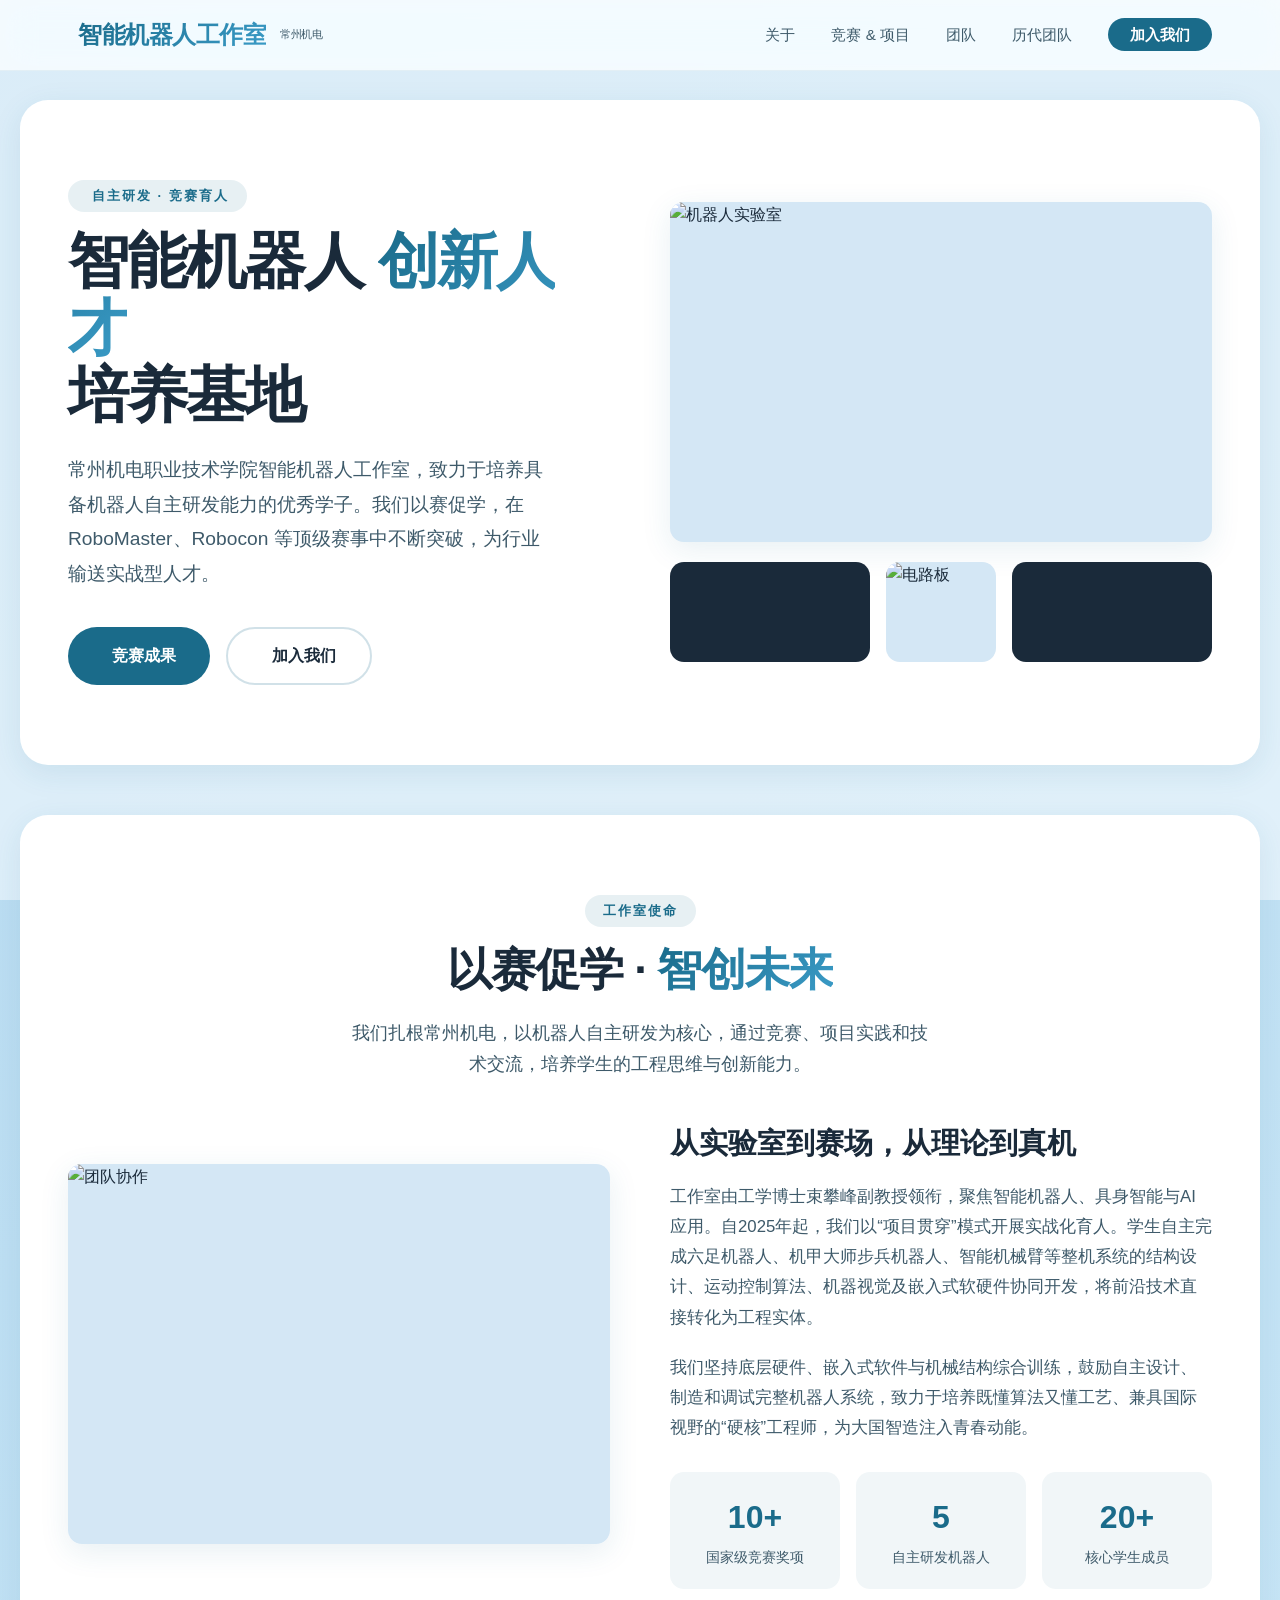
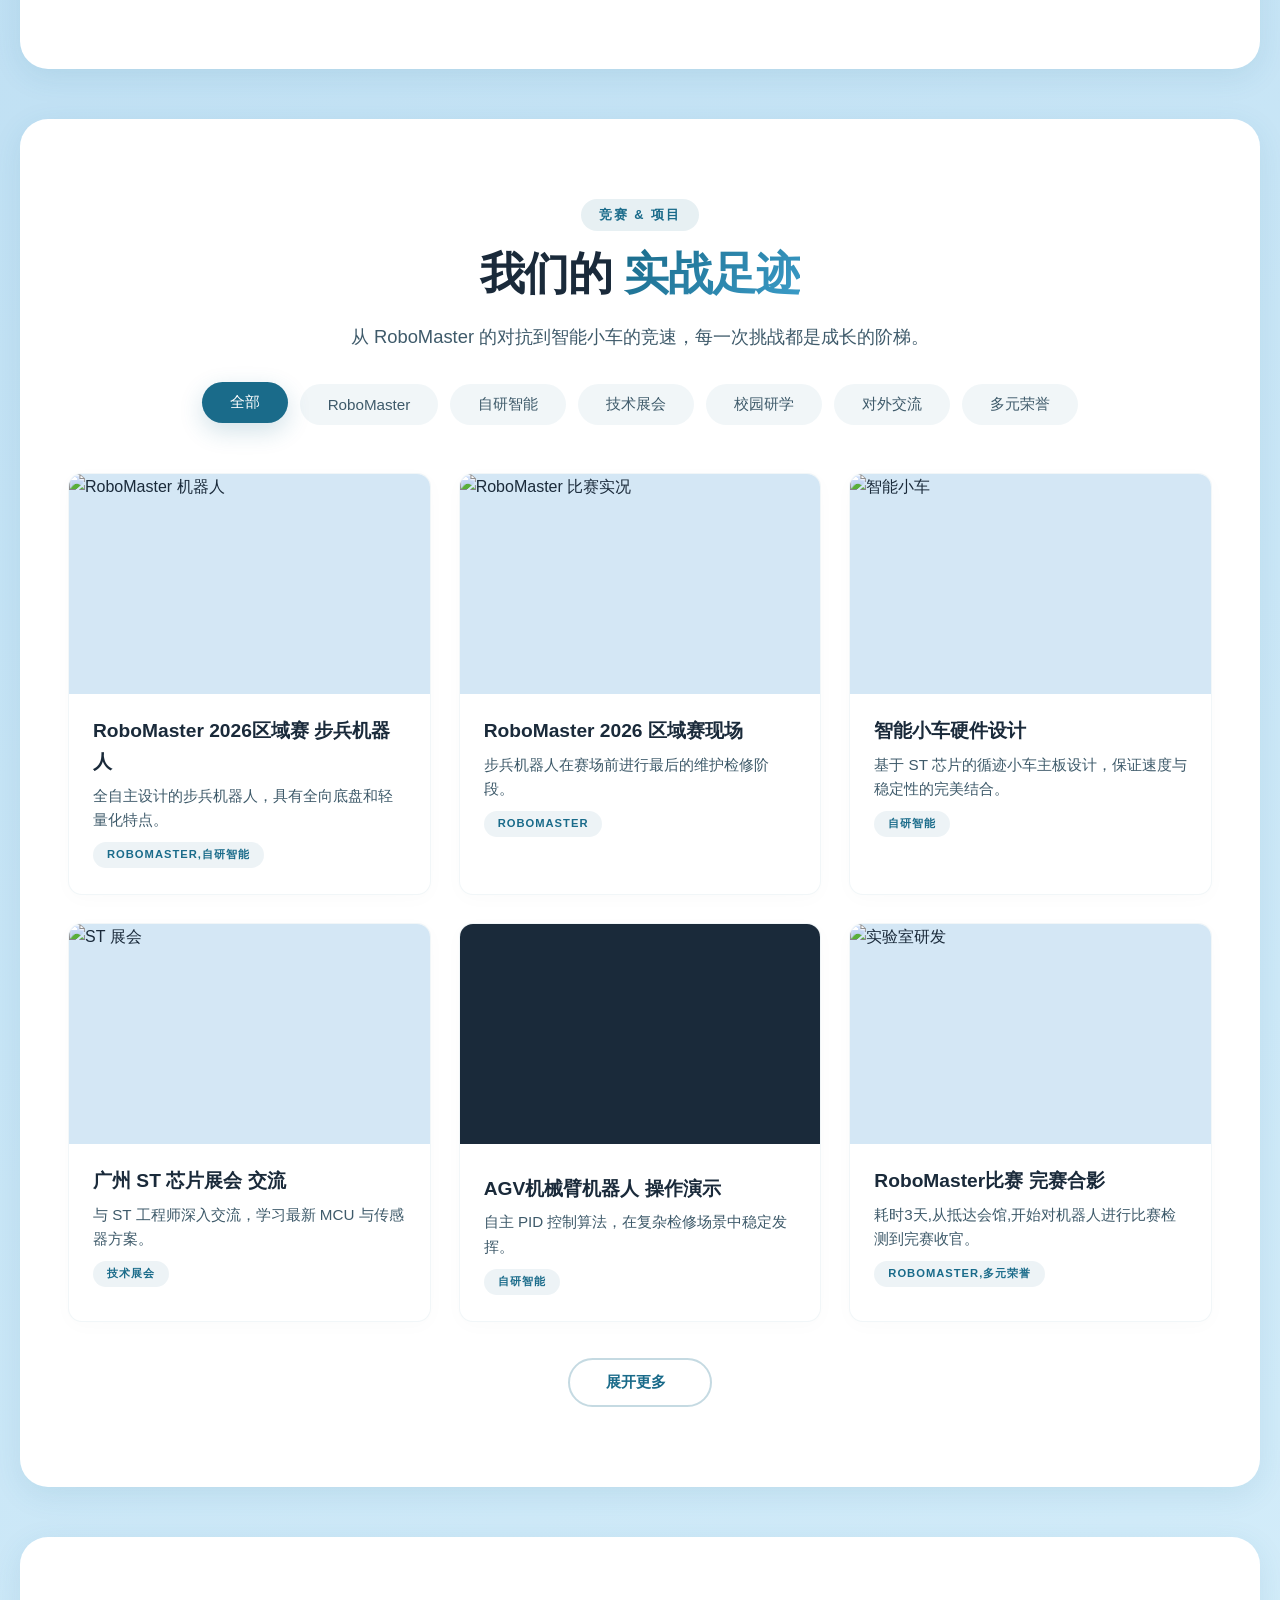
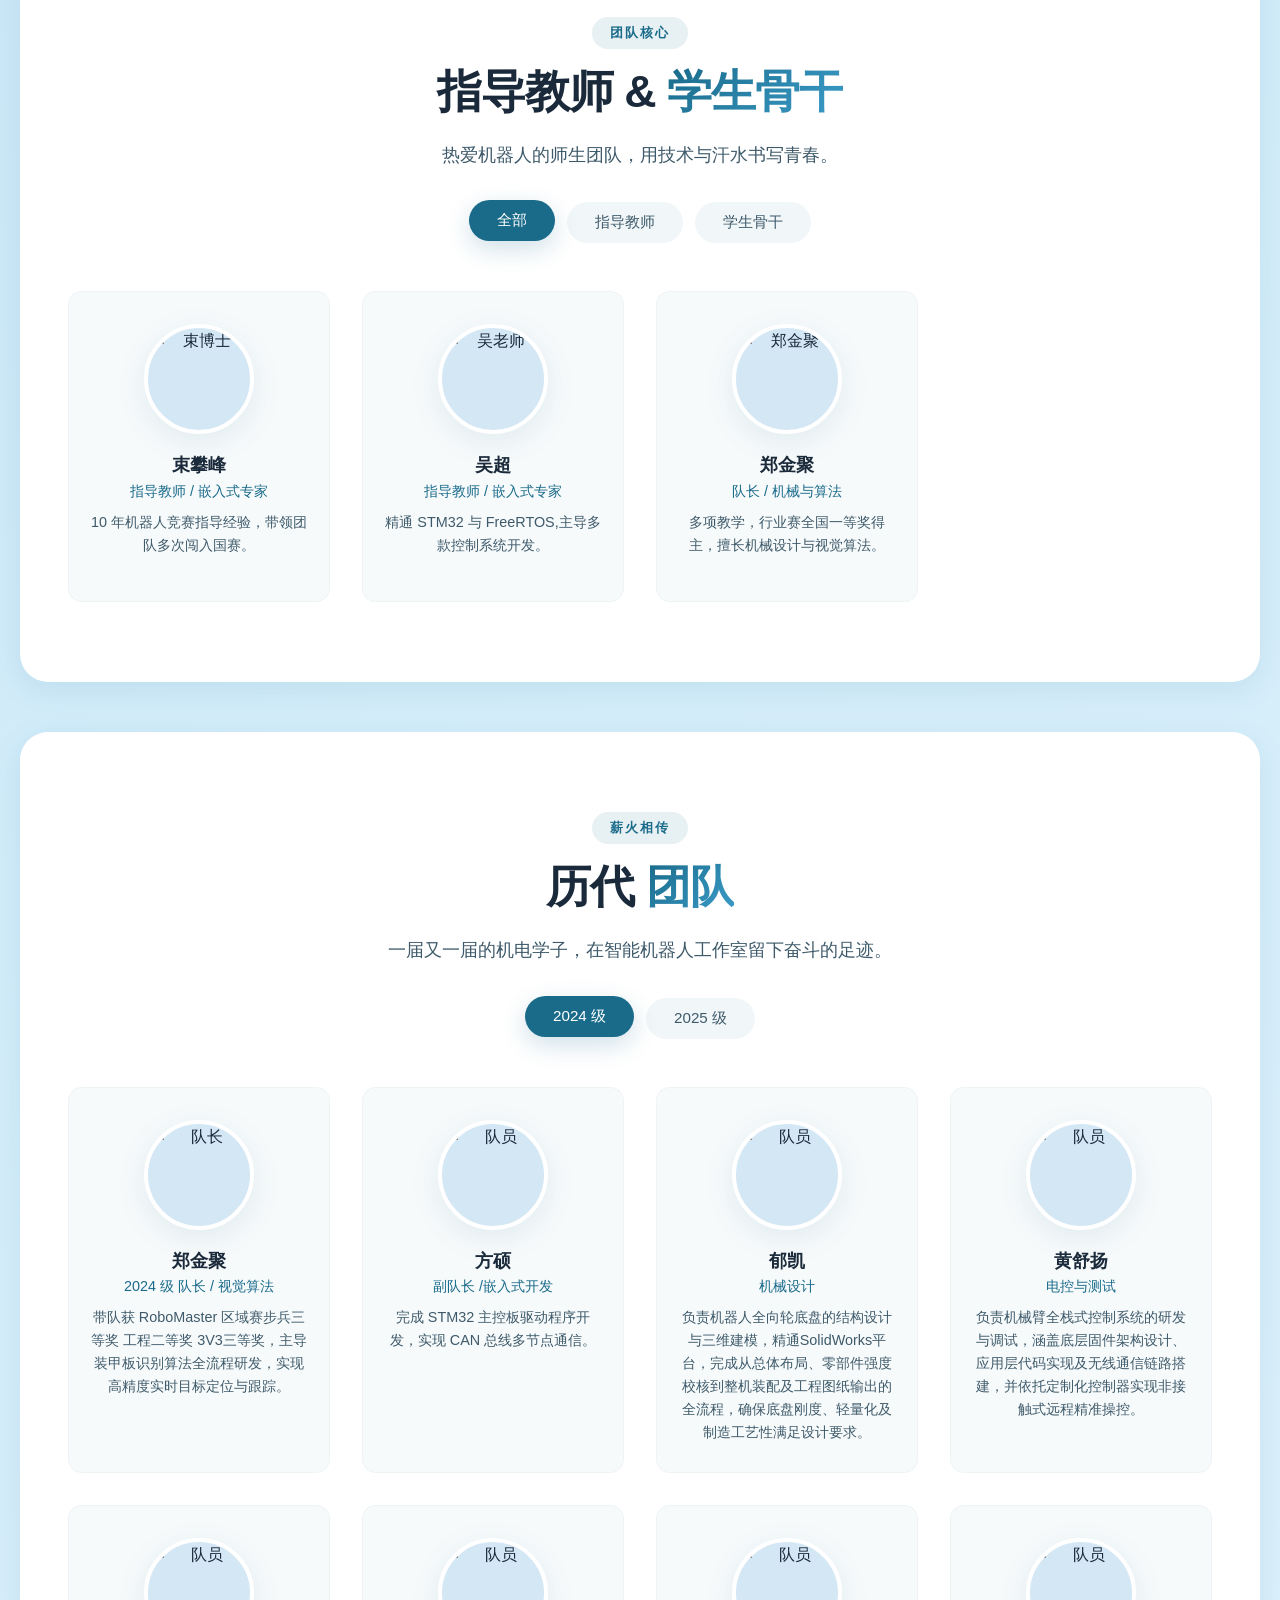
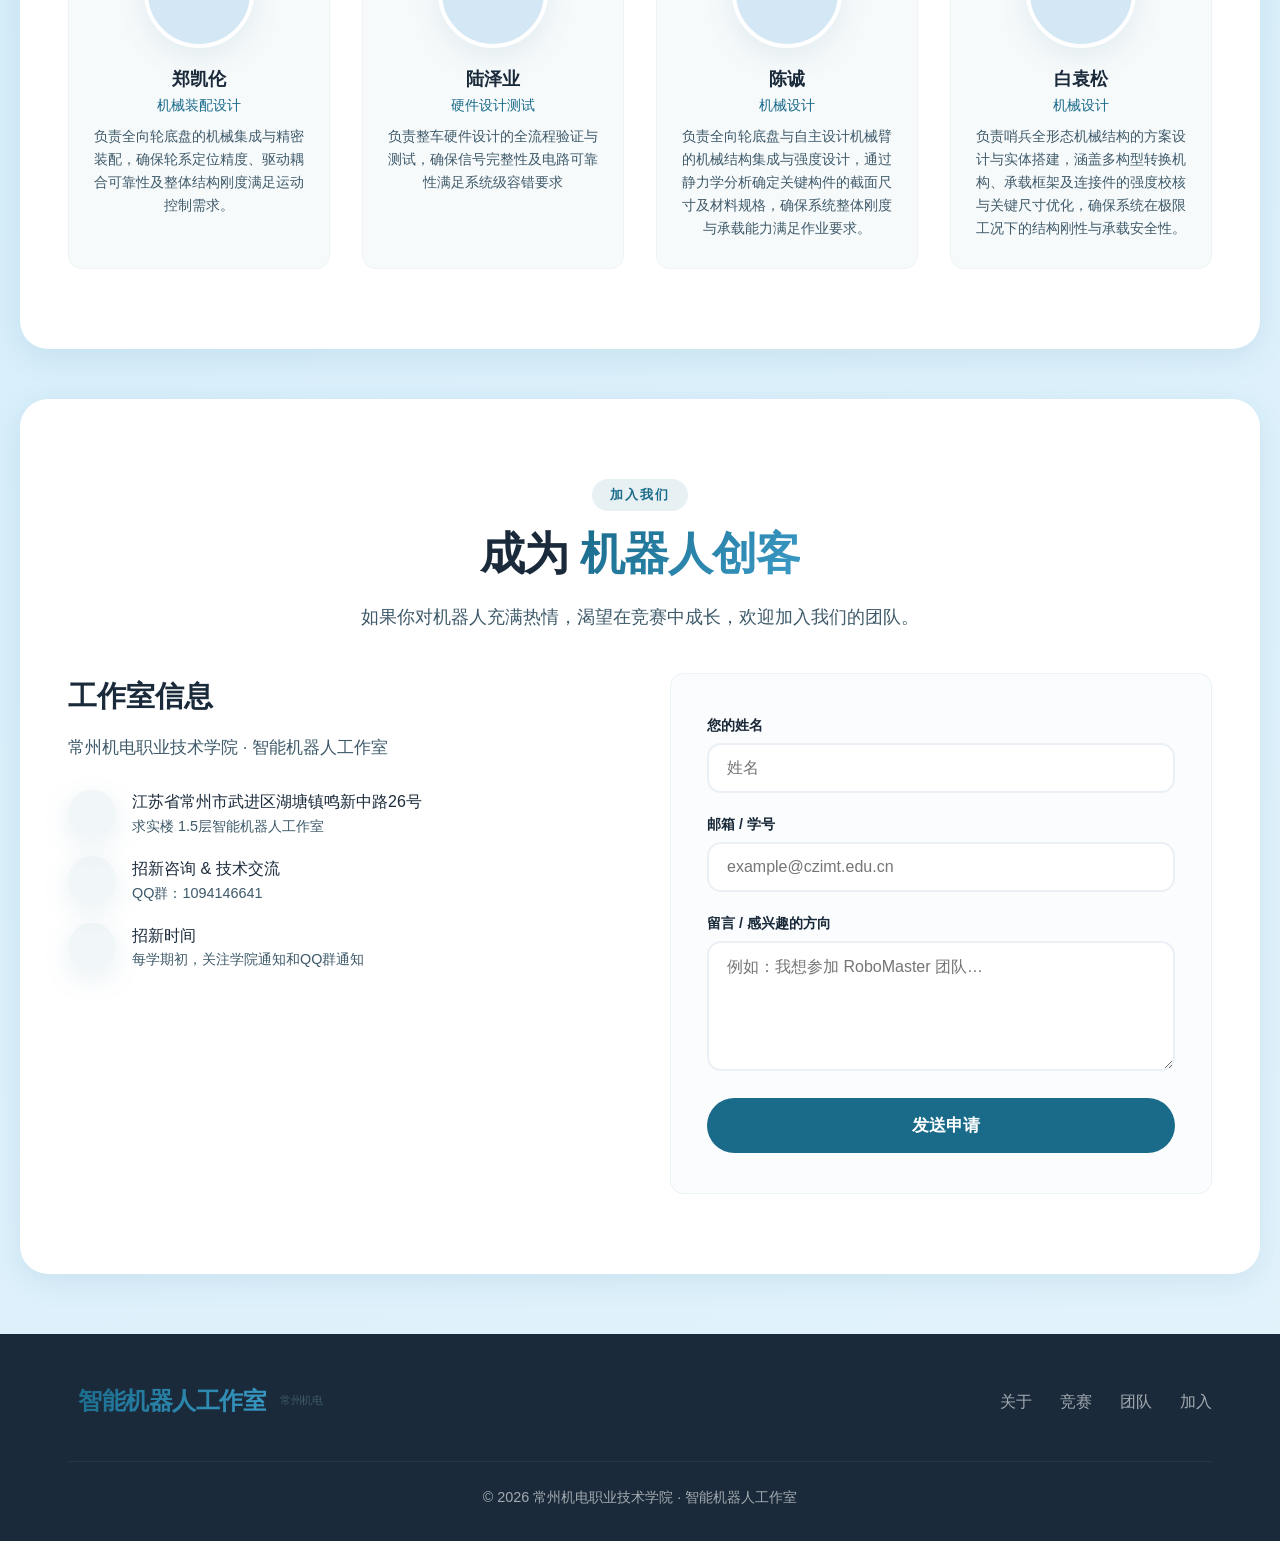
==== index.html @ 129198fd "网页本体" ====
<!DOCTYPE html>
<html lang="zh-CN">
<head>
    <meta charset="UTF-8" />
    <meta name="viewport" content="width=device-width, initial-scale=1.0" />
    <title>常州机电 · 智能机器人工作室</title>

    <!-- 字体与图标库（本地离线版本，无需联网） -->
    <link rel="stylesheet" href="assets/fontawesome/css/all.min.css" />
    <link rel="stylesheet" href="assets/fonts/fonts.css" />

    <style>
        /* 样式与之前完全一致，未改动，此处省略（因篇幅太长，实际使用时请保留全部样式） */
        /* 为节省篇幅，这里用占位注释，实际您需要复制上面的完整样式 */
        /* 完整样式请使用前面回复中最后一次给出的所有CSS代码 */
        /* 注意：下面仅为示意，实际使用时请粘贴完整样式 */
        * { margin:0; padding:0; box-sizing:border-box; }
        :root { --primary:#1A6B8A; --primary-dark:#0F4B63; --accent:#3A9BC7; --bg-white:#FFFFFF; --text-dark:#1A2A3A; --text-muted:#3E5A6A; --shadow-sm:0 8px 30px rgba(26,107,138,0.10); --shadow-hover:0 20px 50px rgba(26,107,138,0.18); --radius:28px; --radius-sm:14px; --transition:0.4s cubic-bezier(0.25,0.46,0.45,0.94); }
        html { scroll-behavior:smooth; -webkit-font-smoothing:antialiased; }
        body { font-family:'Inter','Noto Sans SC',sans-serif; color:var(--text-dark); line-height:1.6; background:linear-gradient(145deg,#b5d9f0 0%,#d4edfa 60%,#e3f3fc 100%); min-height:100vh; position:relative; overflow-x:hidden; }
        body::before { content:''; position:fixed; inset:0; background:rgba(255,255,255,0.50); z-index:0; pointer-events:none; backdrop-filter:blur(0.5px); }
        a { text-decoration:none; color:inherit; }
        img { max-width:100%; display:block; }
        .container { max-width:1200px; margin:0 auto; padding:0 28px; }
        section { position:relative; z-index:1; background:var(--bg-white); border-radius:var(--radius); box-shadow:var(--shadow-sm); margin:50px 20px; padding:80px 0; transition:box-shadow var(--transition); }
        section:hover { box-shadow:var(--shadow-hover); }
        .hero { margin-top:100px; }
        .about,.work,.team,.contact { background:var(--bg-white); }
        .navbar { position:fixed; top:0; left:0; width:100%; z-index:1000; padding:16px 0; background:rgba(255,255,255,0.72); backdrop-filter:blur(16px) saturate(180%); -webkit-backdrop-filter:blur(16px) saturate(180%); border-bottom:1px solid rgba(26,107,138,0.08); transition:var(--transition); }
        .navbar.scrolled { box-shadow:0 4px 30px rgba(26,107,138,0.10); }
        .navbar .container { display:flex; align-items:center; justify-content:space-between; }
        .logo { font-size:1.5rem; font-weight:700; letter-spacing:-0.5px; display:flex; align-items:center; gap:10px; color:var(--text-dark); }
        .logo i { color:var(--primary); font-size:1.8rem; }
        .logo span { background:linear-gradient(135deg,var(--primary),var(--accent)); -webkit-background-clip:text; -webkit-text-fill-color:transparent; background-clip:text; }
        .logo small { font-size:0.7rem; font-weight:400; color:var(--text-muted); -webkit-text-fill-color:var(--text-muted); background:none; margin-left:4px; }
        .nav-links { display:flex; gap:36px; list-style:none; font-weight:500; font-size:0.95rem; }
        .nav-links a { color:var(--text-muted); transition:var(--transition); position:relative; }
        .nav-links a::after { content:''; position:absolute; bottom:-4px; left:0; width:0; height:2.5px; background:var(--primary); border-radius:4px; transition:var(--transition); }
        .nav-links a:hover { color:var(--text-dark); }
        .nav-links a:hover::after { width:100%; }
        .nav-cta { background:var(--primary); color:#fff !important; padding:8px 22px; border-radius:40px; font-weight:600; transition:var(--transition); }
        .nav-cta::after { display:none !important; }
        .nav-cta:hover { background:var(--primary-dark); transform:translateY(-2px); box-shadow:0 8px 24px rgba(26,107,138,0.30); color:#fff !important; }
        .hamburger { display:none; flex-direction:column; gap:5px; cursor:pointer; padding:4px; }
        .hamburger span { display:block; width:28px; height:3px; background:var(--text-dark); border-radius:4px; transition:var(--transition); }
        .section-label { display:inline-block; font-size:0.8rem; font-weight:600; letter-spacing:2px; text-transform:uppercase; color:var(--primary); background:rgba(26,107,138,0.10); padding:6px 18px; border-radius:40px; margin-bottom:16px; }
        .section-title { font-size:2.8rem; font-weight:700; line-height:1.2; letter-spacing:-1px; margin-bottom:20px; }
        .section-title .highlight { background:linear-gradient(135deg,var(--primary),var(--accent)); -webkit-background-clip:text; -webkit-text-fill-color:transparent; background-clip:text; }
        .section-desc { font-size:1.15rem; color:var(--text-muted); max-width:580px; line-height:1.7; }
        .text-center { text-align:center; }
        .mx-auto { margin-left:auto; margin-right:auto; }
        .hero-grid { display:grid; grid-template-columns:1fr 1fr; gap:60px; align-items:center; }
        .hero-content h1 { font-size:3.8rem; font-weight:700; line-height:1.1; letter-spacing:-2px; margin-bottom:24px; }
        .hero-content h1 .highlight { background:linear-gradient(135deg,var(--primary),var(--accent)); -webkit-background-clip:text; -webkit-text-fill-color:transparent; background-clip:text; }
        .hero-content p { font-size:1.2rem; color:var(--text-muted); max-width:480px; margin-bottom:36px; line-height:1.8; }
        .hero-buttons { display:flex; gap:16px; flex-wrap:wrap; }
        .btn-primary { display:inline-flex; align-items:center; gap:10px; background:var(--primary); color:#fff; padding:14px 34px; border-radius:60px; font-weight:600; transition:var(--transition); border:none; cursor:pointer; font-size:1rem; }
        .btn-primary:hover { background:var(--primary-dark); transform:translateY(-4px); box-shadow:0 16px 40px rgba(26,107,138,0.25); }
        .btn-outline { display:inline-flex; align-items:center; gap:10px; background:transparent; color:var(--text-dark); padding:14px 34px; border-radius:60px; font-weight:600; border:2px solid rgba(26,107,138,0.20); transition:var(--transition); }
        .btn-outline:hover { border-color:var(--primary); color:var(--primary); transform:translateY(-4px); box-shadow:0 8px 24px rgba(26,107,138,0.08); }
        .hero-visual { display:flex; flex-direction:column; gap:20px; }
        .hero-visual .main-img { border-radius:var(--radius-sm); box-shadow:var(--shadow-sm); width:100%; height:340px; object-fit:cover; background:#d4e7f5; transition:var(--transition); }
        .hero-visual .main-img:hover { transform:scale(1.01); box-shadow:var(--shadow-hover); }
        .hero-visual .thumb-row { display:grid; grid-template-columns:1fr 1fr 1fr; gap:16px; }
        .hero-visual .thumb-row img,.hero-visual .thumb-row video { border-radius:var(--radius-sm); height:100px; object-fit:cover; background:#d4e7f5; transition:var(--transition); cursor:pointer; }
        .hero-visual .thumb-row img:hover,.hero-visual .thumb-row video:hover { transform:scale(1.04); box-shadow:var(--shadow-sm); }
        .about-grid { display:grid; grid-template-columns:1fr 1fr; gap:60px; align-items:center; margin-top:40px; }
        .about-image { border-radius:var(--radius-sm); overflow:hidden; box-shadow:var(--shadow-sm); transition:var(--transition); }
        .about-image:hover { box-shadow:var(--shadow-hover); transform:scale(1.01); }
        .about-image img { width:100%; height:380px; object-fit:cover; background:#d4e7f5; }
        .about-text h3 { font-size:1.8rem; font-weight:600; margin-bottom:16px; }
        .about-text p { color:var(--text-muted); margin-bottom:20px; font-size:1.05rem; line-height:1.8; }
        .about-stats { display:grid; grid-template-columns:repeat(3,1fr); gap:16px; margin-top:28px; }
        .stat-item { background:rgba(26,107,138,0.06); padding:20px 16px; border-radius:var(--radius-sm); text-align:center; }
        .stat-item .number { font-size:2rem; font-weight:700; color:var(--primary); }
        .stat-item .label { font-size:0.85rem; color:var(--text-muted); margin-top:4px; }
        .work-filter { display:flex; justify-content:center; gap:12px; flex-wrap:wrap; margin:32px 0 48px; }
        .work-filter button { padding:10px 28px; border:none; background:rgba(26,107,138,0.06); border-radius:40px; font-weight:500; color:var(--text-muted); cursor:pointer; transition:var(--transition); font-size:0.95rem; }
        .work-filter button.active,.work-filter button:hover { background:var(--primary); color:#fff; box-shadow:0 8px 24px rgba(26,107,138,0.20); transform:translateY(-2px); }
        .work-grid { display:grid; grid-template-columns:repeat(auto-fill,minmax(280px,1fr)); gap:28px; }
        .work-card { background:var(--bg-white); border-radius:var(--radius-sm); overflow:hidden; box-shadow:0 4px 20px rgba(0,0,0,0.02); transition:transform 1s ease,box-shadow 1s ease; cursor:pointer; border:1px solid rgba(26,107,138,0.06); position:relative; }
        .work-card:hover { transform:scale(1.05); z-index:20; box-shadow:0 24px 56px rgba(26,107,138,0.22); }
        .work-card .media { width:100%; height:220px; object-fit:cover; background:#d4e7f5; }
        .work-card .media-video { width:100%; height:220px; object-fit:cover; background:#1A2A3A; }
        .work-card .card-body { padding:22px 24px 26px; }
        .work-card .card-body h4 { font-size:1.2rem; font-weight:600; margin-bottom:6px; }
        .work-card .card-body p { color:var(--text-muted); font-size:0.95rem; }
        .work-card .tag { display:inline-block; font-size:0.7rem; font-weight:600; text-transform:uppercase; letter-spacing:1px; color:var(--primary); background:rgba(26,107,138,0.08); padding:4px 14px; border-radius:40px; margin-top:10px; }
        /* 悬停预览浮层 */
        .card-preview { position:fixed; z-index:9999; background:var(--bg-white); border-radius:var(--radius-sm); box-shadow:0 30px 70px rgba(26,107,138,0.25); padding:20px; opacity:0; transform:translateY(10px); transition:opacity 0.5s ease,transform 0.5s ease; pointer-events:none; max-width:360px; }
        .card-preview.show { opacity:1; transform:translateY(0); }
        .card-preview img,.card-preview video { width:100%; max-height:300px; object-fit:contain; border-radius:10px; margin-bottom:14px; }
        .card-preview h4 { font-size:1.1rem; font-weight:600; margin-bottom:6px; color:var(--text-dark); }
        .card-preview p { font-size:0.9rem; color:var(--text-muted); line-height:1.6; }
        .team-grid { display:grid; grid-template-columns:repeat(auto-fill,minmax(220px,1fr)); gap:32px; margin-top:48px; }
        .team-card { text-align:center; background:rgba(26,107,138,0.03); padding:32px 20px 28px; border-radius:var(--radius-sm); transition:var(--transition); border:1px solid rgba(26,107,138,0.04); }
        .team-card:hover { transform:translateY(-8px); box-shadow:var(--shadow-hover); background:var(--bg-white); }
        .team-card .avatar { width:110px; height:110px; border-radius:50%; object-fit:cover; margin:0 auto 16px; background:#d4e7f5; border:4px solid var(--bg-white); box-shadow:var(--shadow-sm); }
        .team-card h4 { font-size:1.15rem; font-weight:600; }
        .team-card .role { color:var(--primary); font-weight:500; font-size:0.9rem; }
        .team-card .bio { color:var(--text-muted); font-size:0.9rem; margin-top:8px; }
        .team-social { display:flex; justify-content:center; gap:14px; margin-top:16px; }
        .team-social a { color:var(--text-muted); transition:var(--transition); font-size:1.1rem; }
        .team-social a:hover { color:var(--primary); transform:scale(1.1); }
        .contact-wrapper { display:grid; grid-template-columns:1fr 1fr; gap:60px; margin-top:40px; }
        .contact-info h3 { font-size:1.8rem; font-weight:600; margin-bottom:16px; }
        .contact-info p { color:var(--text-muted); margin-bottom:28px; font-size:1.05rem; }
        .contact-item { display:flex; align-items:center; gap:16px; margin-bottom:18px; }
        .contact-item i { width:48px; height:48px; background:rgba(26,107,138,0.06); border-radius:50%; display:flex; align-items:center; justify-content:center; color:var(--primary); font-size:1.2rem; box-shadow:var(--shadow-sm); }
        .contact-item span { font-weight:500; }
        .contact-item small { display:block; color:var(--text-muted); font-size:0.9rem; }
        .contact-form { background:rgba(26,107,138,0.02); padding:40px 36px; border-radius:var(--radius-sm); border:1px solid rgba(26,107,138,0.06); }
        .contact-form .form-group { margin-bottom:20px; }
        .contact-form label { display:block; font-weight:600; font-size:0.9rem; margin-bottom:6px; }
        .contact-form input,.contact-form textarea { width:100%; padding:14px 18px; border:2px solid #EAF0F5; border-radius:var(--radius-sm); font-family:inherit; font-size:1rem; transition:var(--transition); background:var(--bg-white); outline:none; }
        .contact-form input:focus,.contact-form textarea:focus { border-color:var(--primary); box-shadow:0 0 0 4px rgba(26,107,138,0.08); }
        .contact-form textarea { min-height:130px; resize:vertical; }
        .contact-form .btn-primary { width:100%; justify-content:center; padding:16px; font-size:1.05rem; }
        .toast { position:fixed; bottom:30px; left:50%; transform:translateX(-50%); background:var(--primary); color:#fff; padding:12px 28px; border-radius:40px; font-weight:600; z-index:9999; animation:toastIn 0.35s ease; box-shadow:0 8px 30px rgba(26,107,138,0.30); }
        @keyframes toastIn { from{opacity:0;transform:translateX(-50%) translateY(20px);} to{opacity:1;transform:translateX(-50%) translateY(0);} }
        footer { background:var(--text-dark); color:rgba(255,255,255,0.6); padding:48px 0 32px; margin-top:60px; position:relative; z-index:1; }
        footer .container { display:flex; justify-content:space-between; align-items:center; flex-wrap:wrap; gap:20px; }
        footer .logo { color:#fff; -webkit-text-fill-color:#fff; }
        footer .logo span { -webkit-text-fill-color:transparent; }
        footer .footer-links { display:flex; gap:28px; list-style:none; }
        footer .footer-links a { transition:var(--transition); }
        footer .footer-links a:hover { color:#fff; }
        footer .copy { font-size:0.9rem; width:100%; text-align:center; margin-top:20px; border-top:1px solid rgba(255,255,255,0.06); padding-top:24px; }
        @media (max-width:992px) { .hero-grid { grid-template-columns:1fr; gap:40px; } .hero-content h1 { font-size:2.8rem; } .about-grid { grid-template-columns:1fr; } .contact-wrapper { grid-template-columns:1fr; } .section-title { font-size:2.2rem; } section { margin:30px 15px; padding:60px 0; } .hero { margin-top:80px; } }
        @media (max-width:768px) { .nav-links { display:none; flex-direction:column; position:absolute; top:70px; left:0; width:100%; background:rgba(255,255,255,0.98); backdrop-filter:blur(14px); padding:24px 32px; border-bottom:1px solid rgba(0,0,0,0.04); gap:20px; box-shadow:0 20px 40px rgba(0,0,0,0.04); } .nav-links.open { display:flex; } .hamburger { display:flex; } .hero { padding-top:40px; padding-bottom:40px; } .hero-content h1 { font-size:2.4rem; } .hero-visual .main-img { height:220px; } .hero-visual .thumb-row img { height:70px; } .about-stats { grid-template-columns:1fr 1fr; } .work-grid { grid-template-columns:1fr 1fr; } .team-grid { grid-template-columns:1fr 1fr; } footer .container { flex-direction:column; text-align:center; } section { margin:20px 12px; padding:40px 0; } .hero { margin-top:70px; } }
        .work-card.card-folded { display:none; }
        .work-toggle-wrap { text-align:center; margin-top:36px; }
        .work-toggle { display:inline-flex; align-items:center; gap:8px; background:transparent; color:var(--primary); padding:12px 36px; border-radius:60px; font-weight:600; border:2px solid rgba(26,107,138,0.25); transition:var(--transition); cursor:pointer; font-size:0.95rem; font-family:inherit; }
        .work-toggle:hover { background:var(--primary); color:#fff; border-color:var(--primary); box-shadow:0 8px 24px rgba(26,107,138,0.18); transform:translateY(-2px); }
        .work-toggle i { transition:var(--transition); }
        .work-toggle.expanded i { transform:rotate(180deg); }
        @media (max-width:480px) { .work-grid { grid-template-columns:1fr; } .team-grid { grid-template-columns:1fr; } .about-stats { grid-template-columns:1fr; } .hero-buttons .btn-primary,.hero-buttons .btn-outline { width:100%; justify-content:center; } .contact-form { padding:28px 20px; } }
    </style>
</head>
<body>

    <!-- ===== 导航栏 ===== -->
    <header class="navbar" id="navbar">
        <div class="container">
            <a href="#" class="logo">
                <i class="fas fa-robot"></i>
                <span>智能机器人工作室</span>
                <small>常州机电</small>
            </a>
            <ul class="nav-links" id="navLinks">
                <li><a href="#about">关于</a></li>
                <li><a href="#work">竞赛 & 项目</a></li>
                <li><a href="#team">团队</a></li>
                <li><a href="#history">历代团队</a></li>
                <li><a href="#contact" class="nav-cta">加入我们</a></li>
            </ul>
            <div class="hamburger" id="hamburger" aria-label="菜单">
                <span></span><span></span><span></span>
            </div>
        </div>
    </header>

    <!-- ===== 1. HERO ===== -->
    <section class="hero" id="hero">
        <div class="container">
            <div class="hero-grid">
                <div class="hero-content">
                    <span class="section-label"><i class="fas fa-microchip" style="margin-right:6px;"></i> 自主研发 · 竞赛育人</span>
                    <h1>
                        智能机器人 <span class="highlight">创新人才</span><br />培养基地
                    </h1>
                    <p>
                        常州机电职业技术学院智能机器人工作室，致力于培养具备机器人自主研发能力的优秀学子。我们以赛促学，在 RoboMaster、Robocon 等顶级赛事中不断突破，为行业输送实战型人才。
                    </p>
                    <div class="hero-buttons">
                        <a href="#work" class="btn-primary">
                            <i class="fas fa-trophy"></i> 竞赛成果
                        </a>
                        <a href="#contact" class="btn-outline">
                            <i class="fas fa-user-plus"></i> 加入我们
                        </a>
                    </div>
                </div>
                <div class="hero-visual">
                    <img
                    class="main-img"
                    src="assets/images/hero.jpg"
                    alt="机器人实验室"
                    />
                    <div class="thumb-row">
                        <video class="thumb-video" src="assets/videos/debug.mp4" muted loop playsinline autoplay style="border-radius:var(--radius-sm);height:100px;object-fit:cover;background:#1A2A3A;cursor:pointer;"></video>
                        <img src="assets/images/DLB.jpg" alt="电路板" />
                        <video class="thumb-video" src="assets/videos/match.mp4" muted loop playsinline autoplay style="border-radius:var(--radius-sm);height:100px;object-fit:cover;background:#1A2A3A;cursor:pointer;"></video>
                    </div>
                </div>
            </div>
        </div>
    </section>

    <!-- ===== 2. ABOUT ===== -->
    <section class="about" id="about">
        <div class="container">
            <div class="text-center">
                <span class="section-label"><i class="fas fa-flag"></i> 工作室使命</span>
                <h2 class="section-title">以赛促学 · <span class="highlight">智创未来</span></h2>
                <p class="section-desc mx-auto">
                    我们扎根常州机电，以机器人自主研发为核心，通过竞赛、项目实践和技术交流，培养学生的工程思维与创新能力。
                </p>
            </div>
            <div class="about-grid">
                <div class="about-image">
                    <img src="assets/images/about.jpg" alt="团队协作" />
                </div>
                <div class="about-text">
                    <h3>从实验室到赛场，从理论到真机</h3>
                    <p>
                        工作室由工学博士束攀峰副教授领衔，聚焦智能机器人、具身智能与AI应用。自2025年起，我们以“项目贯穿”模式开展实战化育人。学生自主完成六足机器人、机甲大师步兵机器人、智能机械臂等整机系统的结构设计、运动控制算法、机器视觉及嵌入式软硬件协同开发，将前沿技术直接转化为工程实体。
                    </p>
                    <p>
                        我们坚持底层硬件、嵌入式软件与机械结构综合训练，鼓励自主设计、制造和调试完整机器人系统，致力于培养既懂算法又懂工艺、兼具国际视野的“硬核”工程师，为大国智造注入青春动能。
                    </p>
                    <div class="about-stats">
                        <div class="stat-item">
                            <div class="number">10+</div>
                            <div class="label">国家级竞赛奖项</div>
                        </div>
                        <div class="stat-item">
                            <div class="number">5</div>
                            <div class="label">自主研发机器人</div>
                        </div>
                        <div class="stat-item">
                            <div class="number">20+</div>
                            <div class="label">核心学生成员</div>
                        </div>
                    </div>
                </div>
            </div>
        </div>
    </section>

    <!-- ===== 3. WORK (竞赛 & 项目) ===== -->
    <section class="work" id="work">
        <div class="container">
            <div class="text-center">
                <span class="section-label"><i class="fas fa-robot"></i> 竞赛 & 项目</span>
                <h2 class="section-title">我们的 <span class="highlight">实战足迹</span></h2>
                <p class="section-desc mx-auto">从 RoboMaster 的对抗到智能小车的竞速，每一次挑战都是成长的阶梯。</p>
            </div>

            <!-- 过滤按钮  -->
            <div class="work-filter">
                <button class="active">全部</button>
                <button>RoboMaster</button>
                <button>自研智能</button>
                <button>技术展会</button>
                <button>校园研学</button>
                <button>对外交流</button>
                <button>多元荣誉</button>
            </div>

            <div class="work-grid">
                <!-- 卡片 1 - 步兵机器人 -->
                <div class="work-card">
                    <img class="media" src="assets/images/work1.jpg" alt="RoboMaster 机器人" />
                    <div class="card-body">
                        <h4>RoboMaster 2026区域赛 步兵机器人</h4>
                        <p>全自主设计的步兵机器人，具有全向底盘和轻量化特点。</p>
                        <span class="tag">RoboMaster,自研智能</span>
                    </div>
                </div>
                <!-- 卡片 2 - RM 比赛实况 -->
                <div class="work-card">
                    <img class="media" src="assets/images/work2.jpg" alt="RoboMaster 比赛实况" />
                    <div class="card-body">
                        <h4>RoboMaster 2026 区域赛现场</h4>
                        <p>步兵机器人在赛场前进行最后的维护检修阶段。</p>
                        <span class="tag">RoboMaster</span>
                    </div>
                </div>
                <!-- 卡片 3 - 智能小车 -->
                <div class="work-card">
                    <img class="media" src="assets/images/work3.jpg" alt="智能小车" />
                    <div class="card-body">
                        <h4>智能小车硬件设计</h4>
                        <p>基于 ST 芯片的循迹小车主板设计，保证速度与稳定性的完美结合。</p>
                        <span class="tag">自研智能</span>
                    </div>
                </div>
                <!-- 卡片 4 - ST 展会 -->
                <div class="work-card">
                    <img class="media" src="assets/images/work4.jpg" alt="ST 展会" />
                    <div class="card-body">
                        <h4>广州 ST 芯片展会 交流</h4>
                        <p>与 ST 工程师深入交流，学习最新 MCU 与传感器方案。</p>
                        <span class="tag">技术展会</span>
                    </div>
                </div>
                <!-- 卡片 5 - 视频 (小车演示) -->
                <div class="work-card">
                    <video class="media-video" muted loop playsinline>
                        <source src="assets/videos/car_demo.mp4" type="video/mp4" />
                    </video>
                    <div class="card-body">
                        <h4>AGV机械臂机器人 操作演示</h4>
                        <p>自主 PID 控制算法，在复杂检修场景中稳定发挥。</p>
                        <span class="tag">自研智能</span>
                    </div>
                </div>
                <!-- 卡片 6 -  -->
                <div class="work-card">
                    <img class="media" src="assets/images/work6.jpg" alt="实验室研发" />
                    <div class="card-body">
                        <h4>RoboMaster比赛 完赛合影</h4>
                        <p>耗时3天,从抵达会馆,开始对机器人进行比赛检测到完赛收官。</p>
                        <span class="tag">RoboMaster,多元荣誉</span>
                    </div>
                </div>
                <!-- 卡片 7 - -->
                <div class="work-card card-folded">
                    <img class="media" src="assets/images/work7.jpg" alt="RoboMaster 云台系统" />
                    <div class="card-body">
                        <h4>福州大学·常机电实验室技术探讨会</h4>
                        <p>与福州大学·浮舟湿地战队关于工程机器人进行设计理念探讨。</p>
                        <span class="tag">对外交流</span>
                    </div>
                </div>
                <!-- 卡片 8 - RM 视觉识别 -->
                <div class="work-card card-folded">
                    <img class="media" src="assets/images/work8.jpg" alt="RoboMaster 视觉识别" />
                    <div class="card-body">
                        <h4>装甲板视觉识别与自动瞄准</h4>
                        <p>基于 OpenCV 的装甲板检测算法，融合深度相机实现实时目标跟踪与弹道解算。</p>
                        <span class="tag">RoboMaster,自研智能</span>
                    </div>
                </div>
                <!-- 卡片 9 - RM 工程机器人 -->
                <div class="work-card card-folded">
                    <img class="media" src="assets/images/work9.jpg" alt="RoboMaster 主控与通信" />
                    <div class="card-body">
                        <h4>RoboMaster 2026区域赛 工程机器人</h4>
                        <p>以达妙电机·CAN总线通信的设计模式,通过自定义控制器来映射,协调整体机械臂运行。</p>
                        <span class="tag">RoboMaster,自研智能</span>
                    </div>
                </div>
                <!-- 卡片 10 - 校园研学 -->
                <div class="work-card card-folded">
                    <img class="media" src="assets/images/study1.jpg" alt="中小学生机器人体验" />
                    <div class="card-body">
                        <h4>中小学机器人科普体验</h4>
                        <p>接待周边中小学师生来访，开展机器人操作体验与科普讲座，播撒科技种子。</p>
                        <span class="tag">校园研学</span>
                    </div>
                </div>
                <!-- 卡片 11 - 校园研学 -->
                <div class="work-card card-folded">
                    <img class="media" src="assets/images/study2.jpg" alt="校园开放日展示" />
                    <div class="card-body">
                        <h4>校园开放日 · 工作室展示</h4>
                        <p>每年春假，向中小学学生及家长展示竞赛机器人，现场演示对抗与循迹，科普知识。</p>
                        <span class="tag">校园研学</span>
                    </div>
                </div>
                <!-- 卡片 12 - 六足机器人 -->
                <div class="work-card card-folded">
                    <img class="media" src="assets/images/hexapod.jpg" alt="自研六足机器人" />
                    <div class="card-body">
                        <h4>自研六足仿生机器人</h4>
                        <p>独立设计六足运动学算法，支持多种地形自适应步态，曾在省级创新创业大赛中展出。</p>
                        <span class="tag">自研智能</span>
                    </div>
                </div>
                <!-- 卡片 13-21 - 对外交流 -->
                <div class="work-card card-folded">
                    <img class="media" src="assets/images/expo1.jpg" alt="国际机器人竞赛交流" />
                    <div class="card-body">
                        <h4>第四届全国高校青年教师教学设计创新大赛</h4>
                        <p>与各个高校电气类专业高手交锋，夺得国赛一等奖</p>
                        <span class="tag">多元荣誉</span>
                    </div>
                </div>
                <div class="work-card card-folded">
                    <img class="media" src="assets/images/expo2.jpg" alt="高校联合实验室" />
                    <div class="card-body">
                        <h4>南京邮电大学·实验室参观</h4>
                        <p>赴南京邮电大学机器人实验室交流学习，了解前沿研究方向与实验平台建设。</p>
                        <span class="tag">对外交流</span>
                    </div>
                </div>
                <div class="work-card card-folded">
                    <img class="media" src="assets/images/expo3.jpg" alt="企业技术合作" />
                    <div class="card-body">
                        <h4>XBOTPARK青年工程师交流会</h4>
                        <p>与全国各大高校的青年工程师线下探讨交流,探索ROBOMASTER比赛之外的队伍建设。</p>
                        <span class="tag">多元荣誉,对外交流,技术展会</span>
                    </div>
                </div>
                <div class="work-card card-folded">
                    <img class="media" src="assets/images/expo4.jpg" alt="社区科普活动" />
                    <div class="card-body">
                        <h4>常州大学·实验室探讨会</h4>
                        <p>参观常大机器人研发工作室，与青年工程师们探讨机械电控等核心研发</p>
                        <span class="tag">对外交流</span>
                    </div>
                </div>
                <div class="work-card card-folded">
                    <img class="media" src="assets/images/expo5.jpg" alt="科技活动周" />
                    <div class="card-body">
                        <h4>常州地区高校科技成果参展</h4>
                        <p>代表学校参加省科技成果展，展示自研机器人成果。</p>
                        <span class="tag">多元荣誉,技术展会</span>
                    </div>
                </div>
                <div class="work-card card-folded">
                    <img class="media" src="assets/images/expo6.jpg" alt="校际友谊赛" />
                    <div class="card-body">
                        <h4>校内“棠海电龙”战队招新</h4>
                        <p>在学校内部组织大规模招新活动，旨在保持队伍传承，激发同学们对机器人的热情。</p>
                        <span class="tag">校园研学</span>
                    </div>
                </div>
                <div class="work-card card-folded">
                    <img class="media" src="assets/images/expo7.jpg" alt="外校参观接待" />
                    <div class="card-body">
                        <h4>战队招新现场展示</h4>
                        <p>激发同学们对机器人的热情，展示工作室成果。</p>
                        <span class="tag">校园研学</span>
                    </div>
                </div>
                <div class="work-card card-folded">
                    <img class="media" src="assets/images/expo8.jpg" alt="行业论坛" />
                    <div class="card-body">
                        <h4>RoboMaster现场 机器人调试</h4>
                        <p>对步兵机器人进行现场调试，通过适应性测试，模块检测保证正常运行。</p>
                        <span class="tag">RoboMaster</span>
                    </div>
                </div>
                <div class="work-card card-folded">
                    <img class="media" src="assets/images/expo9.jpg" alt="成果路演" />
                    <div class="card-body">
                        <h4>江苏开放大学·常机电实验室技术探讨会</h4>
                        <p>在建队初期，与江苏开放大学·开拓者战队进行交流学习，为步兵机器人搭建奠定基础。</p>
                        <span class="tag">对外交流</span>
                    </div>
                </div>
                <!-- 卡片 22-24 - 多元荣誉 -->
                <div class="work-card card-folded">
                    <img class="media" src="assets/images/expo10.jpg" alt="全国大学生机器人大赛" />
                    <div class="card-body">
                        <h4>第八届中华职业教育创新创业大赛 国家级一等奖</h4>
                        <p>第八届中华职业教育创新创业大赛具身智能赛道晋级全国赛，获国家级一等奖。</p>
                        <span class="tag">多元荣誉</span>
                    </div>
                </div>
                <div class="work-card card-folded">
                    <img class="media" src="assets/images/expo11.jpg" alt="省级优秀创新团队" />
                    <div class="card-body">
                        <h4>匈牙利职教代表团来访交流</h4>
                        <p>匈牙利职教代表团到访本校，重点考察了学校在智能机器人、工业机器人及产教融合领域的实训基地与人才培养模式，双方就共建智能制造人才培养体系达成多项共识。</p>
                        <span class="tag">对外交流</span>
                    </div>
                </div>
                <div class="work-card card-folded">
                    <img class="media" src="assets/images/expo12.jpg" alt="专利申请与论文" />
                    <div class="card-body">
                        <h4>实用新型专利</h4>
                        <p>累计申请外观专利 17 项、实用新型专利 10 项，科研成果丰硕。</p>
                        <span class="tag">多元荣誉</span>
                    </div>
                </div>
                <div class="work-card card-folded">
                    <img class="media" src="assets/images/expo13.jpg" alt="省级优秀创新团队" />
                    <div class="card-body">
                        <h4>“文明互鉴·智汇中意”意大利大学生短期研学活动</h4>
                        <p>“文明互鉴·智汇中意”意大利大学生短期研学活动在智能机器人工作室开展文化交流与实践体验，促进中意青年在智能技术领域的技能共享与人文互通。</p>
                        <span class="tag">校园研学,对外交流</span>
                    </div>
                </div>
                <div class="work-card card-folded">
                    <img class="media" src="assets/images/expo14.jpg" alt="省级优秀创新团队" />
                    <div class="card-body">
                        <h4>智元机器人·校园展示</h4>
                        <p>操作智元机器人在校内面向参会嘉宾完成动态功能演示与交互体验展示，全面呈现其运动控制精度、环境感知能力及任务执行可靠性。</p>
                        <span class="tag">校园研学,对外交流</span>
                    </div>
                </div>
            </div>
            <div class="work-toggle-wrap">
                <button class="work-toggle" id="workToggle">
                    展开更多 <i class="fas fa-chevron-down"></i>
                </button>
            </div>
        </div>
    </section>

    <!-- ===== 4. TEAM ===== -->
    <section class="team" id="team">
        <div class="container">
            <div class="text-center">
                <span class="section-label"><i class="fas fa-users"></i> 团队核心</span>
                <h2 class="section-title">指导教师 & <span class="highlight">学生骨干</span></h2>
                <p class="section-desc mx-auto">热爱机器人的师生团队，用技术与汗水书写青春。</p>
            </div>
            <!-- 团队过滤按钮 -->
            <div class="work-filter" style="margin:32px 0 36px;">
                <button class="active" data-team="all">全部</button>
                <button data-team="teacher">指导教师</button>
                <button data-team="student">学生骨干</button>
            </div>
            <div class="team-grid">
                <div class="team-card" data-team="teacher">
                    <img class="avatar" src="assets/images/PERSON/SPF.jpg" alt="束博士" />
                    <h4>束攀峰</h4>
                    <div class="role">指导教师 / 嵌入式专家</div>
                    <p class="bio">10 年机器人竞赛指导经验，带领团队多次闯入国赛。</p>
                    <div class="team-social">
                        <a href="#" title="365957496@QQ.com"><i class="fas fa-envelope"></i></a>
                    </div>
                </div>
                <div class="team-card" data-team="student">
                    <img class="avatar" src="assets/images/PERSON/WC.jpg" alt="吴老师" />
                    <h4>吴超</h4>
                    <div class="role">指导教师 / 嵌入式专家</div>
                    <p class="bio">精通 STM32 与 FreeRTOS,主导多款控制系统开发。</p>
                    <div class="team-social">
                        <a href="#" title="420305735@QQ.com"><i class="fas fa-envelope"></i></a>
                    </div>
                </div>
                <div class="team-card" data-team="student">
                    <img class="avatar" src="assets/images/PERSON/ZJJ.jpg" alt="郑金聚" />
                    <h4>郑金聚</h4>
                    <div class="role">队长 / 机械与算法</div>
                    <p class="bio">多项教学，行业赛全国一等奖得主，擅长机械设计与视觉算法。</p>
                    <div class="team-social">
                        <a href="#" title="1458374880@QQ.com"><i class="fas fa-envelope"></i></a>
                    </div>
                </div>
            </div>
        </div>
    </section>

    <!-- ===== 4.5 历代团队 ===== -->
    <section class="history" id="history">
        <div class="container">
            <div class="text-center">
                <span class="section-label"><i class="fas fa-history"></i> 薪火相传</span>
                <h2 class="section-title">历代 <span class="highlight">团队</span></h2>
                <p class="section-desc mx-auto">一届又一届的机电学子，在智能机器人工作室留下奋斗的足迹。</p>
            </div>
            <!-- 届别切换 -->
            <div class="work-filter" style="margin:32px 0 36px;">
                <button class="active" data-gen="2024">2024 级</button>
                <button data-gen="2025">2025 级</button>
            </div>
            <!-- 2024级 -->
            <div class="gen-panel" id="gen2024">
                <div class="team-grid">
                    <div class="team-card">
                        <img class="avatar" src="assets/images/PERSON/ZJJ.jpg" alt="队长" />
                        <h4>郑金聚</h4>
                        <div class="role">2024 级 队长 / 视觉算法</div>
                        <p class="bio">带队获 RoboMaster 区域赛步兵三等奖 工程二等奖 3V3三等奖，主导装甲板识别算法全流程研发，实现高精度实时目标定位与跟踪。</p>
                    </div>
                    <div class="team-card">
                        <img class="avatar" src="assets/images/PERSON/FS.jpg" alt="队员" />
                        <h4>方硕</h4>
                        <div class="role">副队长 /嵌入式开发 </div>
                        <p class="bio">完成 STM32 主控板驱动程序开发，实现 CAN 总线多节点通信。</p>
                    </div>
                    <div class="team-card">
                        <img class="avatar" src="assets/images/PERSON/YK.jpg" alt="队员" />
                        <h4>郁凯</h4>
                        <div class="role">机械设计</div>
                        <p class="bio">负责机器人全向轮底盘的结构设计与三维建模，精通SolidWorks平台，完成从总体布局、零部件强度校核到整机装配及工程图纸输出的全流程，确保底盘刚度、轻量化及制造工艺性满足设计要求。</p>
                    </div>
                    <div class="team-card">
                        <img class="avatar" src="assets/images/PERSON/HSY.jpg" alt="队员" />
                        <h4>黄舒扬</h4>
                        <div class="role">电控与测试</div>
                        <p class="bio">负责机械臂全栈式控制系统的研发与调试，涵盖底层固件架构设计、应用层代码实现及无线通信链路搭建，并依托定制化控制器实现非接触式远程精准操控。</p>
                    </div>
                    <div class="team-card">
                        <img class="avatar" src="assets/images/PERSON/ZKL.jpg" alt="队员" />
                        <h4>郑凯伦</h4>
                        <div class="role">机械装配设计</div>
                        <p class="bio">负责全向轮底盘的机械集成与精密装配，确保轮系定位精度、驱动耦合可靠性及整体结构刚度满足运动控制需求。</p>
                    </div>
                    <div class="team-card">
                        <img class="avatar" src="assets/images/PERSON/LZY.jpg" alt="队员" />
                        <h4>陆泽业</h4>
                        <div class="role">硬件设计测试</div>
                        <p class="bio">负责整车硬件设计的全流程验证与测试，确保信号完整性及电路可靠性满足系统级容错要求</p>
                    </div>
                    <div class="team-card">
                        <img class="avatar" src="assets/images/PERSON/CC.jpg" alt="队员" />
                        <h4>陈诚</h4>
                        <div class="role">机械设计</div>
                        <p class="bio">负责全向轮底盘与自主设计机械臂的机械结构集成与强度设计，通过静力学分析确定关键构件的截面尺寸及材料规格，确保系统整体刚度与承载能力满足作业要求。</p>
                    </div>
                    <div class="team-card">
                        <img class="avatar" src="assets/images/PERSON/BYS.jpg" alt="队员" />
                        <h4>白袁松</h4>
                        <div class="role">机械设计</div>
                        <p class="bio">负责哨兵全形态机械结构的方案设计与实体搭建，涵盖多构型转换机构、承载框架及连接件的强度校核与关键尺寸优化，确保系统在极限工况下的结构刚性与承载安全性。</p>
                    </div>
                </div>
            </div>
            <!-- 2025级 -->
            <div class="gen-panel" id="gen2025" style="display:none;">
                <div class="team-grid">
                    <div class="team-card">
                        <img class="avatar" src="assets/images/gen25_1.jpg" alt="队长" />
                        <h4>吴超</h4>
                        <div class="role">2025 届队长 / 机械与算法</div>
                        <p class="bio">2024 Robocon 全国一等奖得主，擅长机械设计与视觉算法。</p>
                    </div>
                    <div class="team-card">
                        <img class="avatar" src="assets/images/gen25_2.jpg" alt="队员" />
                        <h4>郑金聚</h4>
                        <div class="role">嵌入式软件负责人</div>
                        <p class="bio">精通 STM32 与 FreeRTOS，主导多款机器人控制系统开发。</p>
                    </div>
                    <div class="team-card">
                        <img class="avatar" src="assets/images/gen25_3.jpg" alt="队员" />
                        <h4>方硕</h4>
                        <div class="role">电路与硬件设计</div>
                        <p class="bio">擅长 PCB 设计与传感器融合，为机器人提供稳定的硬件基础。</p>
                    </div>
                    <div class="team-card">
                        <img class="avatar" src="assets/images/gen25_4.jpg" alt="队员" />
                        <h4>周明哲</h4>
                        <div class="role">算法与仿真</div>
                        <p class="bio">负责运动控制算法仿真，在 Gazebo 中完成全地形步态模拟。</p>
                    </div>
                </div>
            </div>
        </div>
    </section>

    <!-- ===== 5. CONTACT ===== -->
    <section class="contact" id="contact">
        <div class="container">
            <div class="text-center">
                <span class="section-label"><i class="fas fa-rocket"></i> 加入我们</span>
                <h2 class="section-title">成为 <span class="highlight">机器人创客</span></h2>
                <p class="section-desc mx-auto">如果你对机器人充满热情，渴望在竞赛中成长，欢迎加入我们的团队。</p>
            </div>
            <div class="contact-wrapper">
                <div class="contact-info">
                    <h3>工作室信息</h3>
                    <p>常州机电职业技术学院 · 智能机器人工作室</p>
                    <div class="contact-item">
                        <i class="fas fa-map-pin"></i>
                        <div>
                            <span>江苏省常州市武进区湖塘镇鸣新中路26号</span>
                            <small>求实楼 1.5层智能机器人工作室</small>
                        </div>
                    </div>
                    <div class="contact-item">
                        <i class="fas fa-envelope"></i>
                        <div>
                            <span>招新咨询 & 技术交流</span>
                            <small>QQ群：1094146641</small>
                        </div>
                    </div>
                    <div class="contact-item">
                        <i class="fas fa-calendar-alt"></i>
                        <div>
                            <span>招新时间</span>
                            <small>每学期初，关注学院通知和QQ群通知</small>
                        </div>
                    </div>
                    <div style="display:flex; gap:18px; margin-top:28px;">
                        <a href="https://www.douyin.com/user/MS4wLjABAAAAsawEf1a83k_d-k3D7PBj-JGA-oFTmcLsr2ABVBNgMeBfbK6zEHSom2BDftfbFKUr?from_tab_name=main" target="_blank" style="color:var(--text-muted);font-size:1.4rem;transition:var(--transition);"><i class="fab fa-tiktok"></i></a>
                        <a href="#" style="color:var(--text-muted);font-size:1.4rem;transition:var(--transition);"><i class="fab fa-github"></i></a>
                    </div>
                </div>
                <form class="contact-form" id="contactForm" action="https://formspree.io/f/xkjwwqqg" method="POST">
                    <!-- ↓ 去 https://formspree.io 注册 → 创建表单 → 把 FORM_ID 替换上面 YOUR_FORM_ID ↓ -->
                    <div class="form-group">
                        <label for="name">您的姓名</label>
                        <input type="text" id="name" name="name" placeholder="姓名" required />
                    </div>
                    <div class="form-group">
                        <label for="email">邮箱 / 学号</label>
                        <input type="email" id="email" name="email" placeholder="example@czimt.edu.cn" required />
                    </div>
                    <div class="form-group">
                        <label for="message">留言 / 感兴趣的方向</label>
                        <textarea id="message" name="message" placeholder="例如：我想参加 RoboMaster 团队…" required></textarea>
                    </div>
                    <button type="submit" class="btn-primary">
                        <i class="fas fa-paper-plane"></i> 发送申请
                    </button>
                </form>
            </div>
        </div>
    </section>

    <!-- ===== FOOTER ===== -->
    <footer>
        <div class="container">
            <a href="#" class="logo">
                <i class="fas fa-robot"></i>
                <span>智能机器人工作室</span>
                <small style="color:rgba(255,255,255,0.5);">常州机电</small>
            </a>
            <ul class="footer-links">
                <li><a href="#about">关于</a></li>
                <li><a href="#work">竞赛</a></li>
                <li><a href="#team">团队</a></li>
                <li><a href="#contact">加入</a></li>
            </ul>
            <div class="copy">
                &copy; 2026 常州机电职业技术学院 · 智能机器人工作室
            </div>
        </div>
    </footer>

    <!-- ===== JavaScript ===== -->
    <script>
        // 1. 导航栏滚动效果
        const navbar = document.getElementById('navbar');
        window.addEventListener('scroll', () => {
            if (window.scrollY > 20) {
                navbar.classList.add('scrolled');
            } else {
                navbar.classList.remove('scrolled');
            }
        });

        // 2. 移动端汉堡菜单
        const hamburger = document.getElementById('hamburger');
        const navLinks = document.getElementById('navLinks');
        hamburger.addEventListener('click', () => {
            navLinks.classList.toggle('open');
        });

        document.querySelectorAll('.nav-links a').forEach(link => {
            link.addEventListener('click', () => {
                navLinks.classList.remove('open');
            });
        });

        // 3. 作品过滤 + 折叠展开
        const filterBtns = document.querySelectorAll('.work .work-filter button');
        const workCards = document.querySelectorAll('.work .work-card');
        const workToggle = document.getElementById('workToggle');
        let isExpanded = false;
        let activeFilter = '全部';

        function applyCardVisibility() {
            workCards.forEach(card => {
                const tag = card.querySelector('.tag');
                const cardTags = tag ? tag.textContent.trim().split(/[,，、]/).map(t => t.trim()) : [];
                const matchFilter = (activeFilter === '全部' || cardTags.includes(activeFilter));
                const isFolded = card.classList.contains('card-folded');

                if (!matchFilter) {
                    card.style.display = 'none';
                } else if (isFolded && !isExpanded && activeFilter === '全部') {
                    card.style.display = 'none';
                } else {
                    card.style.display = 'block';
                }
            });
        }

        function updateToggleButton() {
            if (isExpanded) {
                workToggle.innerHTML = '收起 <i class="fas fa-chevron-up"></i>';
                workToggle.classList.add('expanded');
            } else {
                workToggle.innerHTML = '展开更多 <i class="fas fa-chevron-down"></i>';
                workToggle.classList.remove('expanded');
            }
            // 当选择了具体分类时隐藏折叠按钮（因为已全部展开）
            workToggle.parentElement.style.display = (activeFilter !== '全部') ? 'none' : '';
        }

        filterBtns.forEach(btn => {
            btn.addEventListener('click', () => {
                filterBtns.forEach(b => b.classList.remove('active'));
                btn.classList.add('active');
                activeFilter = btn.textContent.trim();
                if (activeFilter !== '全部') {
                    isExpanded = true; // 选具体分类时自动展开
                } else {
                    isExpanded = false; // 回"全部"时恢复折叠
                }
                applyCardVisibility();
                updateToggleButton();
            });
        });

        workToggle.addEventListener('click', () => {
            isExpanded = !isExpanded;
            applyCardVisibility();
            updateToggleButton();
        });

        // 初始状态：折叠
        applyCardVisibility();

        // 3.5 表单提交（Web3Forms 邮件服务）
        const contactForm = document.getElementById('contactForm');

        function showToast(msg, isError) {
            const toast = document.createElement('div');
            toast.className = 'toast';
            toast.textContent = msg;
            if (isError) toast.style.background = '#c0392b';
            document.body.appendChild(toast);
            setTimeout(() => { toast.remove(); }, 3000);
        }

        contactForm.addEventListener('submit', async (e) => {
            e.preventDefault();
            const btn = contactForm.querySelector('button[type="submit"]');
            const origHTML = btn.innerHTML;
            btn.innerHTML = '<i class="fas fa-spinner fa-spin"></i> 发送中…';
            btn.disabled = true;

            try {
                const formData = new FormData(contactForm);
                const resp = await fetch(contactForm.action, {
                    method: 'POST',
                    headers: { 'Accept': 'application/json' },
                    body: formData
                });
                const result = await resp.json();
                if (result.ok) {
                    contactForm.reset();
                    showToast('申请已发送！我们会尽快联系你');
                } else {
                    const msg = result.error || '发送失败，请检查表单是否已激活';
                    showToast(msg, true);
                }
            } catch (err) {
                showToast('发送失败，请确保已替换 Form ID 并激活表单', true);
            }

            btn.innerHTML = origHTML;
            btn.disabled = false;
        });

        // 3.8 团队过滤
        const teamFilterBtns = document.querySelectorAll('.team .work-filter button');
        const teamCards = document.querySelectorAll('.team .team-card');
        teamFilterBtns.forEach(btn => {
            btn.addEventListener('click', () => {
                teamFilterBtns.forEach(b => b.classList.remove('active'));
                btn.classList.add('active');
                const filter = btn.getAttribute('data-team');
                teamCards.forEach(card => {
                    if (filter === 'all' || card.getAttribute('data-team') === filter) {
                        card.style.display = '';
                    } else {
                        card.style.display = 'none';
                    }
                });
            });
        });

        // 3.9 历代团队切换
        const genBtns = document.querySelectorAll('.history .work-filter button');
        const genPanels = document.querySelectorAll('.gen-panel');
        genBtns.forEach(btn => {
            btn.addEventListener('click', () => {
                genBtns.forEach(b => b.classList.remove('active'));
                btn.classList.add('active');
                const gen = btn.getAttribute('data-gen');
                genPanels.forEach(panel => {
                    panel.style.display = (panel.id === 'gen' + gen) ? '' : 'none';
                });
            });
        });

        // 3.10 卡片悬停预览浮层
        const previewEl = document.createElement('div');
        previewEl.className = 'card-preview';
        document.body.appendChild(previewEl);
        let previewTimer = null;
        let currentHoverCard = null;

        const allWorkCards = document.querySelectorAll('.work-card');
        allWorkCards.forEach(card => {
            card.addEventListener('mouseenter', (e) => {
                currentHoverCard = card;
                clearTimeout(previewTimer);
                previewTimer = setTimeout(() => {
                    if (currentHoverCard !== card) return;
                    const media = card.querySelector('.media, .media-video');
                    const title = card.querySelector('h4');
                    const desc = card.querySelector('p');
                    if (!media) return;

                    let mediaHTML = '';
                    if (media.tagName === 'VIDEO') {
                        const src = media.querySelector('source')?.getAttribute('src') || '';
                        mediaHTML = `<video src="${src}" muted loop playsinline autoplay style="width:100%;max-height:300px;object-fit:contain;border-radius:10px;margin-bottom:14px;"></video>`;
                    } else {
                        mediaHTML = `<img src="${media.getAttribute('src')}" alt="${media.getAttribute('alt') || ''}" />`;
                    }
                    previewEl.innerHTML = mediaHTML
                        + (title ? `<h4>${title.textContent}</h4>` : '')
                        + (desc ? `<p>${desc.textContent}</p>` : '');
                    previewEl.classList.add('show');
                    positionPreview(e);
                }, 200);
            });

            card.addEventListener('mousemove', (e) => {
                if (previewEl.classList.contains('show')) positionPreview(e);
            });

            card.addEventListener('mouseleave', () => {
                currentHoverCard = null;
                clearTimeout(previewTimer);
                previewEl.classList.remove('show');
            });
        });

        function positionPreview(e) {
            const pw = previewEl.offsetWidth || 360;
            const ph = previewEl.offsetHeight || 200;
            let left = e.clientX + 20;
            let top = e.clientY - 20;
            if (left + pw > window.innerWidth - 10) left = e.clientX - pw - 20;
            if (top + ph > window.innerHeight - 10) top = window.innerHeight - ph - 10;
            previewEl.style.left = left + 'px';
            previewEl.style.top = top + 'px';
        }

        // 4. 视频自动播放 (进入视口)
        const videos = document.querySelectorAll('.media-video');
        const observer = new IntersectionObserver((entries) => {
            entries.forEach(entry => {
                const video = entry.target;
                if (entry.isIntersecting) {
                    video.play().catch(() => {});
                } else {
                    video.pause();
                }
            });
        }, { threshold: 0.5 });

        videos.forEach(video => {
            observer.observe(video);
            video.muted = true;
        });

        console.log('🤖 常州机电 · 智能机器人工作室 (本地部署版)');
    </script>
</body>
</html>
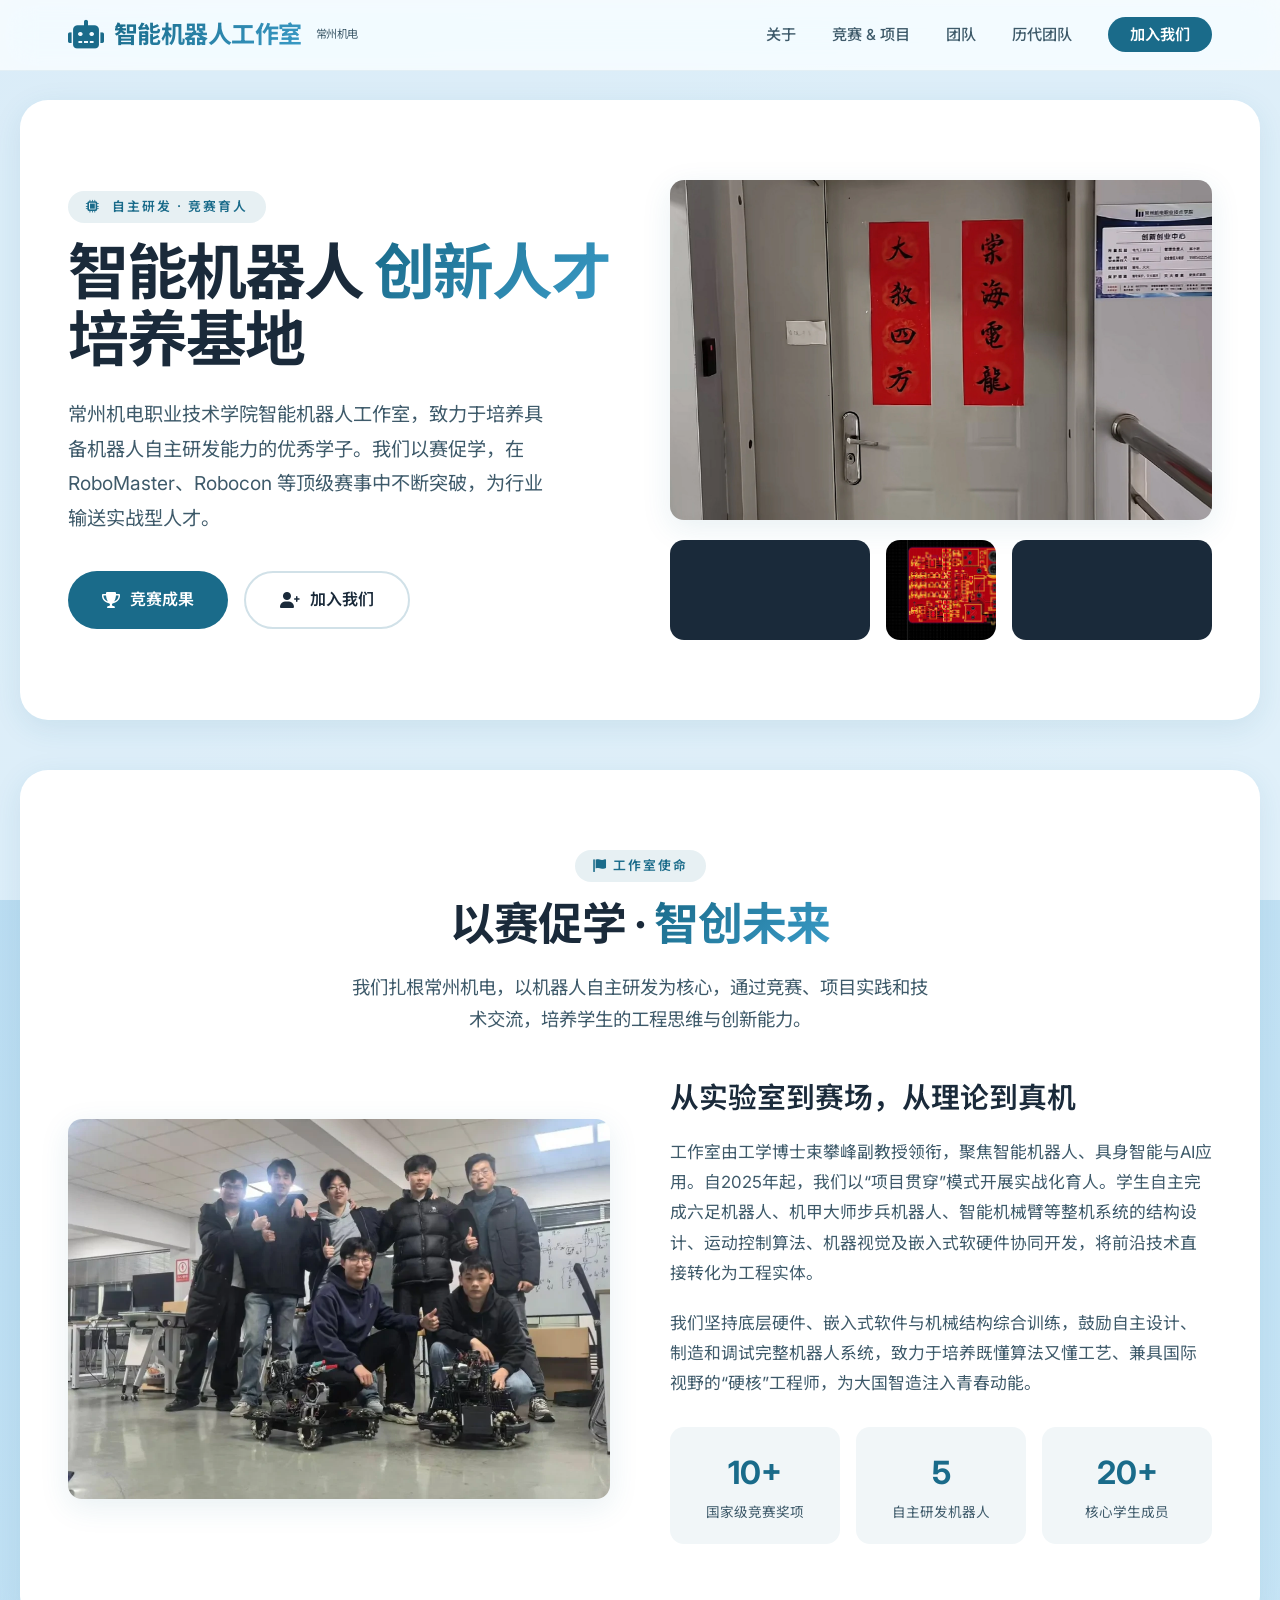
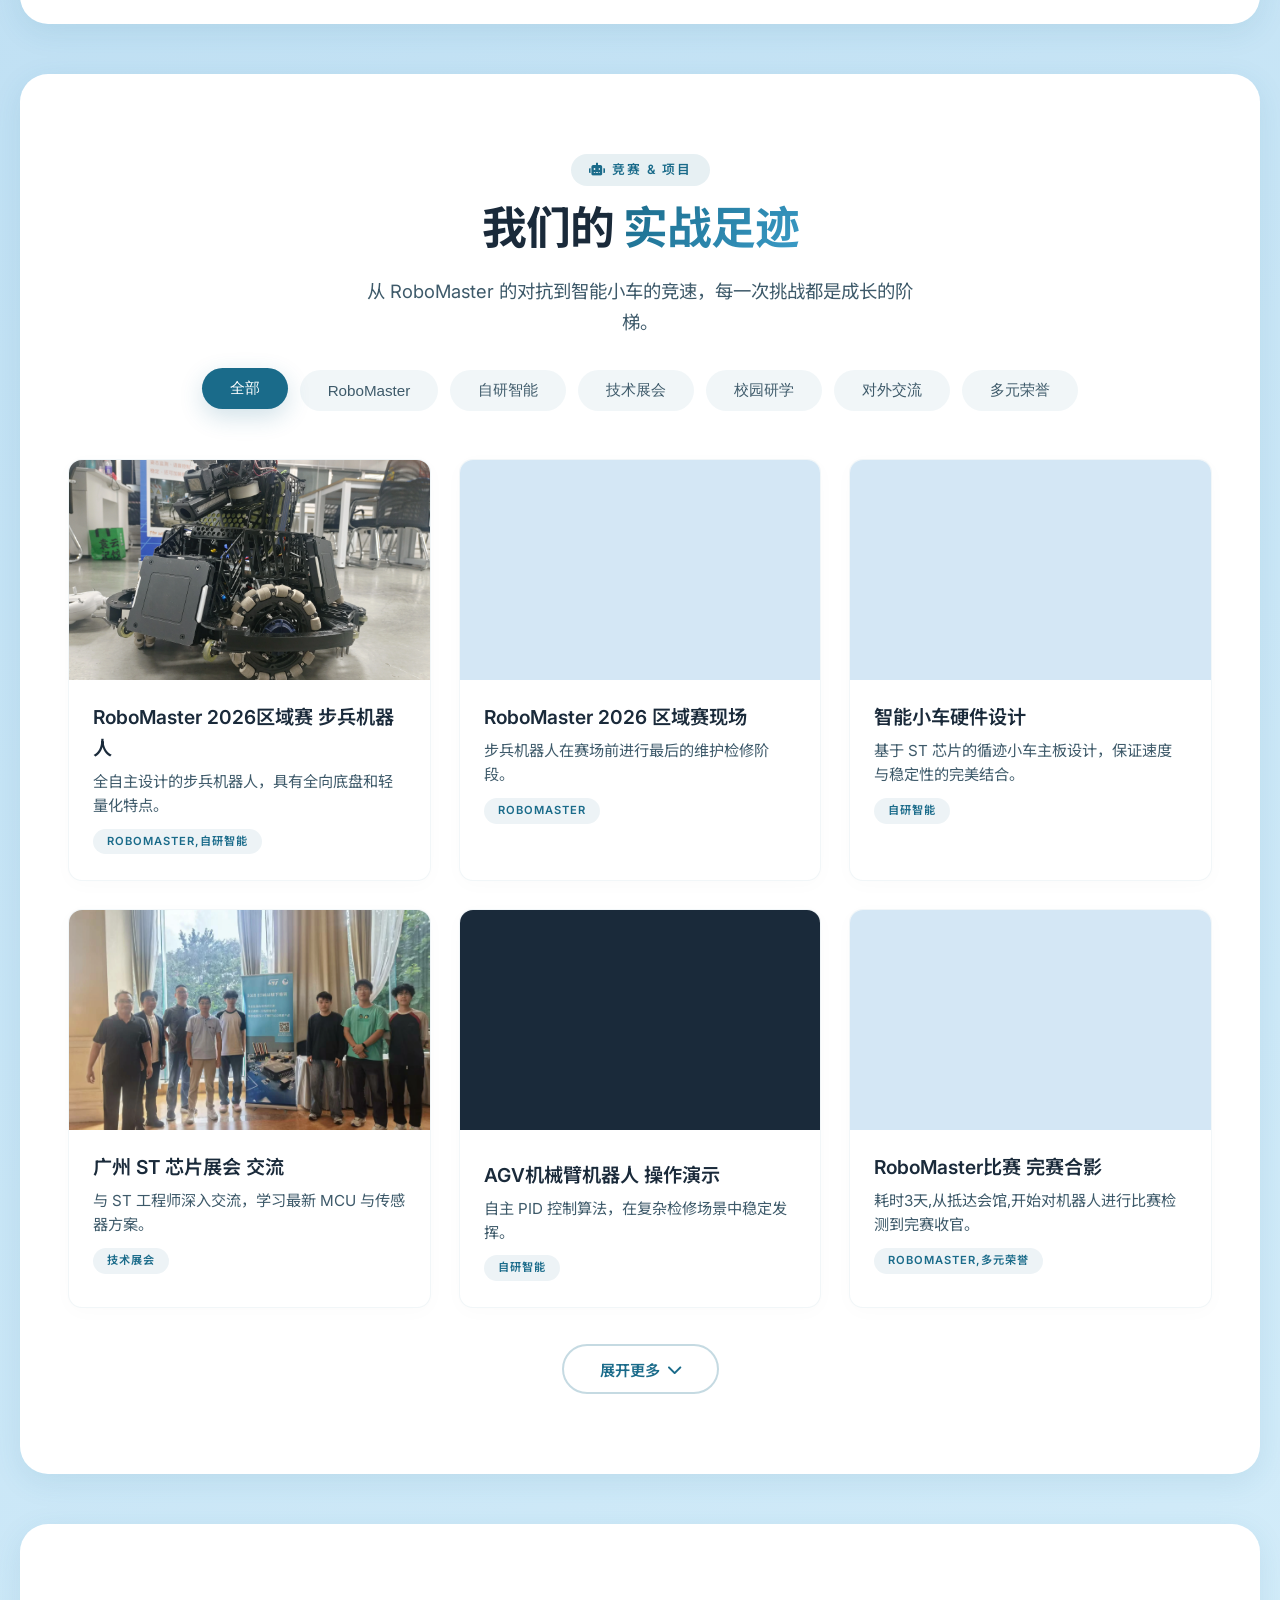
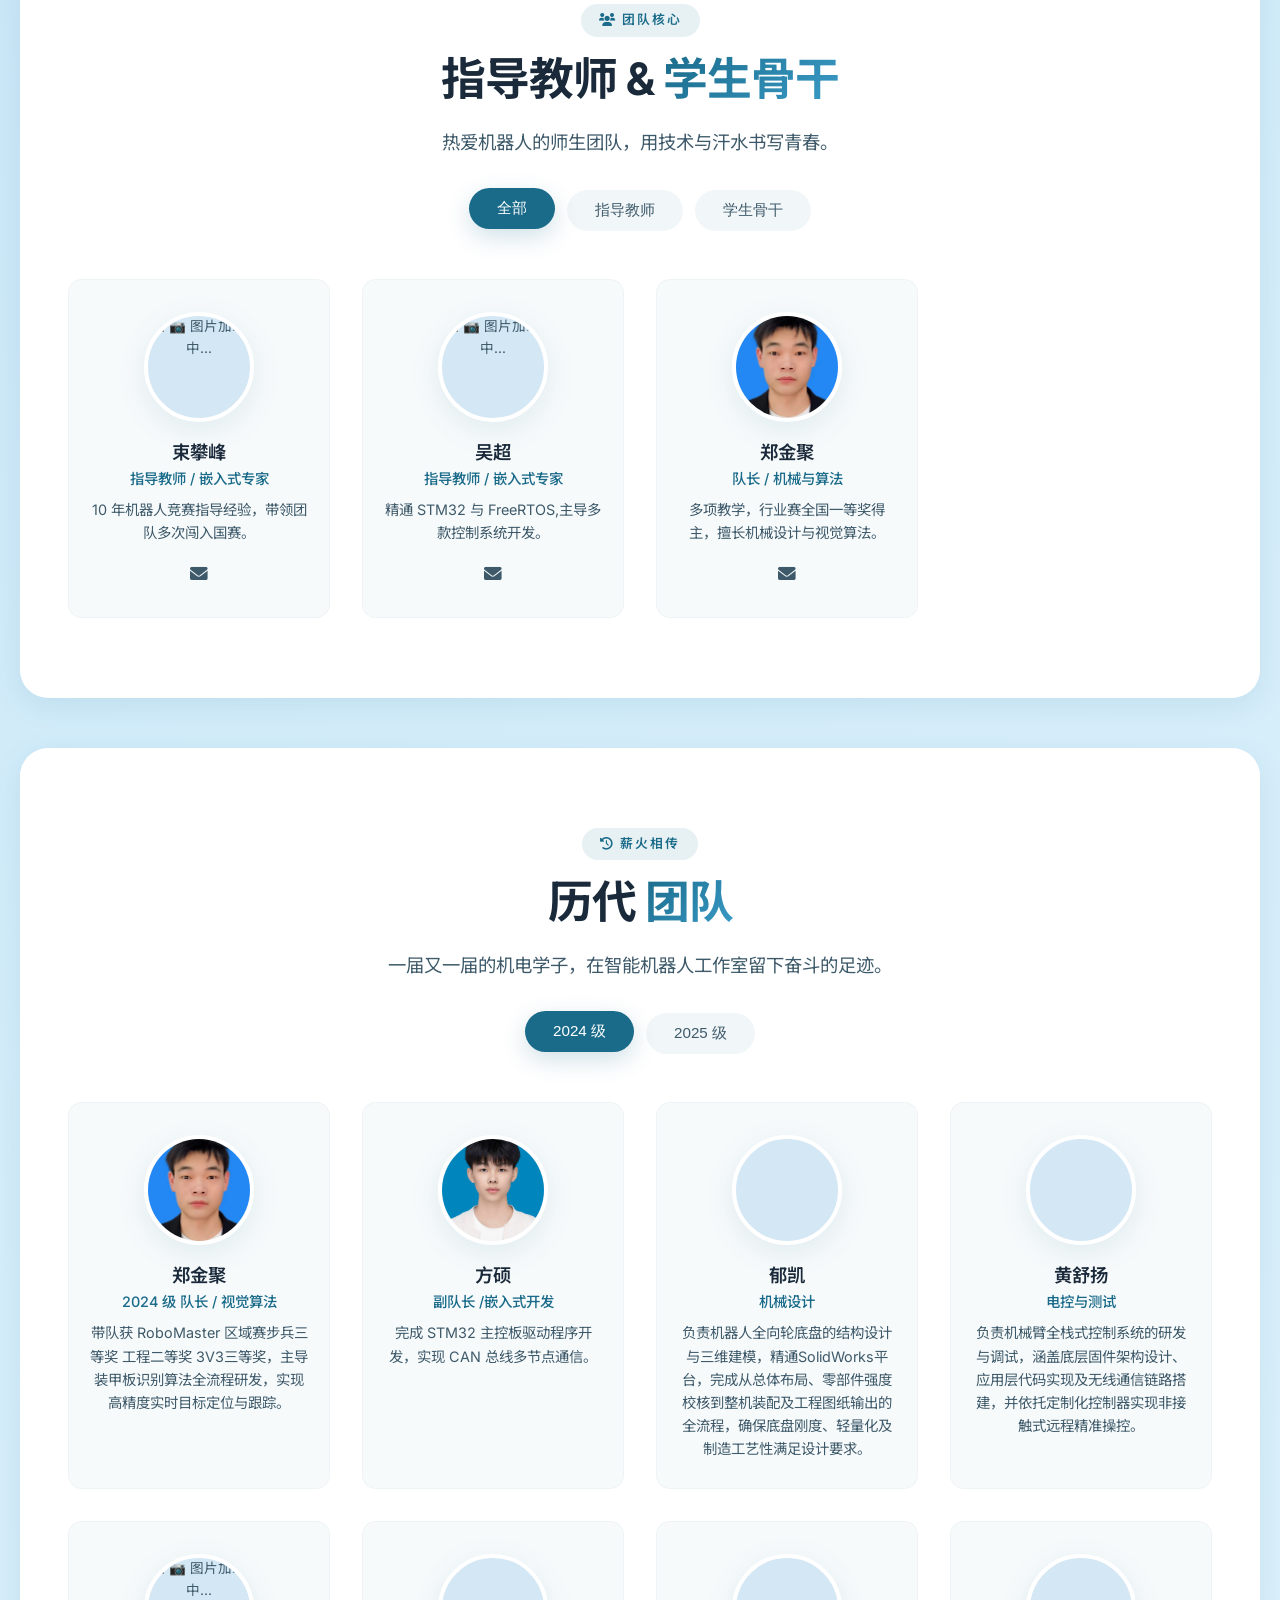
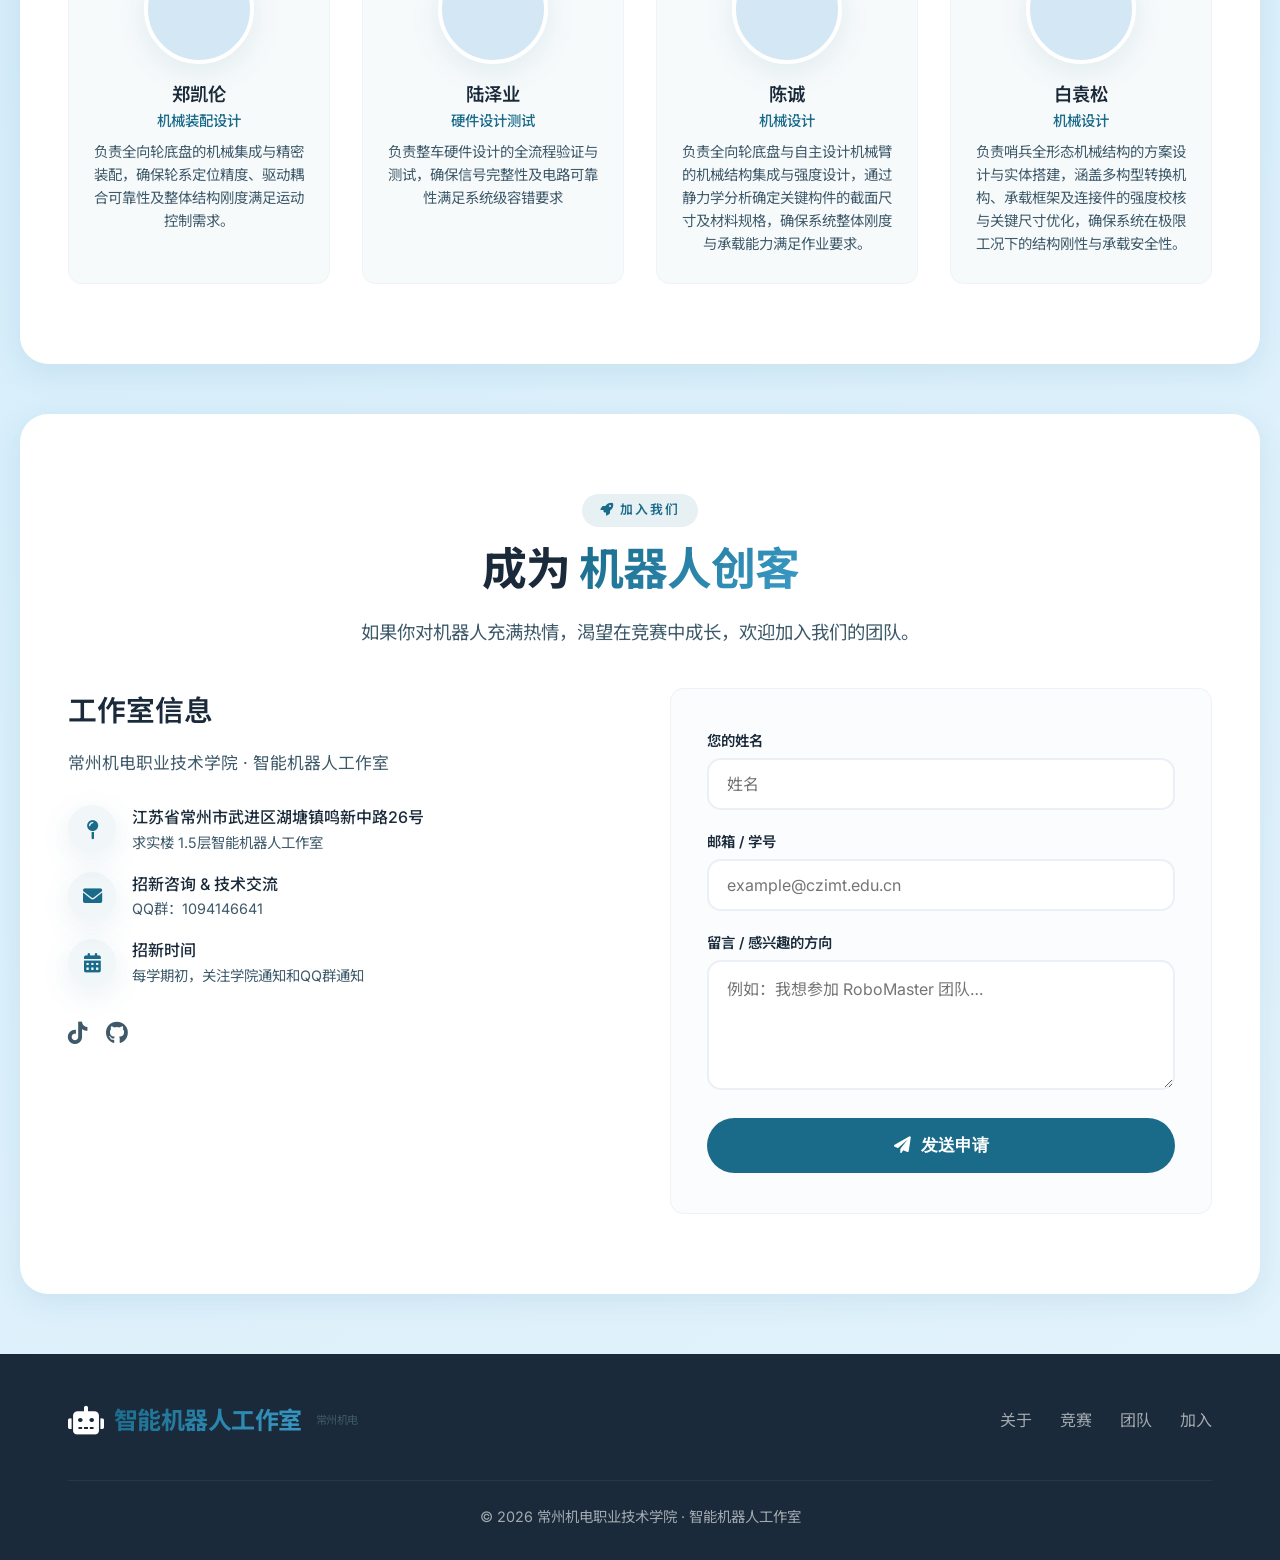
==== commit 461ab151: "Add files via upload" ====
--- a/index.html
+++ b/index.html
@@ -126,15 +126,15 @@
         footer .footer-links a { transition:var(--transition); }
         footer .footer-links a:hover { color:#fff; }
         footer .copy { font-size:0.9rem; width:100%; text-align:center; margin-top:20px; border-top:1px solid rgba(255,255,255,0.06); padding-top:24px; }
-        @media (max-width:992px) { .hero-grid { grid-template-columns:1fr; gap:40px; } .hero-content h1 { font-size:2.8rem; } .about-grid { grid-template-columns:1fr; } .contact-wrapper { grid-template-columns:1fr; } .section-title { font-size:2.2rem; } section { margin:30px 15px; padding:60px 0; } .hero { margin-top:80px; } }
-        @media (max-width:768px) { .nav-links { display:none; flex-direction:column; position:absolute; top:70px; left:0; width:100%; background:rgba(255,255,255,0.98); backdrop-filter:blur(14px); padding:24px 32px; border-bottom:1px solid rgba(0,0,0,0.04); gap:20px; box-shadow:0 20px 40px rgba(0,0,0,0.04); } .nav-links.open { display:flex; } .hamburger { display:flex; } .hero { padding-top:40px; padding-bottom:40px; } .hero-content h1 { font-size:2.4rem; } .hero-visual .main-img { height:220px; } .hero-visual .thumb-row img { height:70px; } .about-stats { grid-template-columns:1fr 1fr; } .work-grid { grid-template-columns:1fr 1fr; } .team-grid { grid-template-columns:1fr 1fr; } footer .container { flex-direction:column; text-align:center; } section { margin:20px 12px; padding:40px 0; } .hero { margin-top:70px; } }
+        @media (max-width:992px) { .hero-grid { grid-template-columns:1fr; gap:40px; } .hero-content h1 { font-size:2.2rem; } .about-grid { grid-template-columns:1fr; } .contact-wrapper { grid-template-columns:1fr; } .section-title { font-size:1.8rem; } section { margin:30px 15px; padding:50px 0; } .hero { margin-top:80px; } .container { padding:0 20px; } .about-image img { height:260px; } }
+        @media (max-width:768px) { .navbar .logo small { display:none; } .logo { font-size:1.2rem; } .logo i { font-size:1.4rem; } .nav-links { display:none; flex-direction:column; position:absolute; top:58px; left:0; width:100%; background:rgba(255,255,255,0.98); backdrop-filter:blur(14px); padding:20px 28px; border-bottom:1px solid rgba(0,0,0,0.04); gap:16px; box-shadow:0 20px 40px rgba(0,0,0,0.04); font-size:0.9rem; } .nav-links.open { display:flex; } .hamburger { display:flex; } .hero { padding-top:30px; padding-bottom:30px; margin-top:60px; } .hero-content h1 { font-size:1.9rem; letter-spacing:-1px; } .hero-content p { font-size:1rem; } .hero-visual .main-img { height:180px; } .hero-visual .thumb-row img,.hero-visual .thumb-row video { height:60px; } .about-stats { grid-template-columns:1fr 1fr; gap:10px; } .about-text h3 { font-size:1.4rem; } .section-title { font-size:1.6rem; } .section-desc { font-size:1rem; } .work-grid { grid-template-columns:1fr 1fr; gap:16px; } .work-card .media,.work-card .media-video { height:160px; } .work-card .card-body { padding:16px; } .work-card .card-body h4 { font-size:1rem; } .work-card .card-body p { font-size:0.85rem; } .work-filter { gap:8px; } .work-filter button { padding:8px 18px; font-size:0.8rem; } .team-grid { grid-template-columns:1fr 1fr; gap:20px; } .team-card { padding:24px 14px 20px; } .team-card .avatar { width:80px; height:80px; } .team-card .bio { font-size:0.8rem; } .contact-item i { width:40px; height:40px; font-size:1rem; } .contact-info h3 { font-size:1.4rem; } .contact-form { padding:28px 22px; } footer .container { flex-direction:column; text-align:center; } footer .footer-links { gap:16px; } section { margin:20px 10px; padding:40px 0; border-radius:20px; } .card-preview { display:none !important; } }
         .work-card.card-folded { display:none; }
         .work-toggle-wrap { text-align:center; margin-top:36px; }
         .work-toggle { display:inline-flex; align-items:center; gap:8px; background:transparent; color:var(--primary); padding:12px 36px; border-radius:60px; font-weight:600; border:2px solid rgba(26,107,138,0.25); transition:var(--transition); cursor:pointer; font-size:0.95rem; font-family:inherit; }
         .work-toggle:hover { background:var(--primary); color:#fff; border-color:var(--primary); box-shadow:0 8px 24px rgba(26,107,138,0.18); transform:translateY(-2px); }
         .work-toggle i { transition:var(--transition); }
         .work-toggle.expanded i { transform:rotate(180deg); }
-        @media (max-width:480px) { .work-grid { grid-template-columns:1fr; } .team-grid { grid-template-columns:1fr; } .about-stats { grid-template-columns:1fr; } .hero-buttons .btn-primary,.hero-buttons .btn-outline { width:100%; justify-content:center; } .contact-form { padding:28px 20px; } }
+        @media (max-width:480px) { .hero-content h1 { font-size:1.6rem; } .section-title { font-size:1.4rem; } .work-grid { grid-template-columns:1fr; } .work-card .media,.work-card .media-video { height:200px; } .team-grid { grid-template-columns:1fr; } .about-stats { grid-template-columns:1fr; } .hero-buttons .btn-primary,.hero-buttons .btn-outline { width:100%; justify-content:center; } .contact-form { padding:24px 16px; } .btn-primary,.btn-outline { padding:12px 24px; font-size:0.9rem; } .stat-item { padding:14px 10px; } .stat-item .number { font-size:1.5rem; } section { margin:16px 6px; padding:30px 0; } .container { padding:0 14px; } .hero { margin-top:50px; } .hero-visual .main-img { height:160px; } .hero-visual .thumb-row img,.hero-visual .thumb-row video { height:50px; } .work-filter { gap:6px; } .work-filter button { padding:6px 14px; font-size:0.75rem; } .work-toggle { padding:10px 28px; font-size:0.85rem; } .about-text p { font-size:0.9rem; } .contact-info p { font-size:0.9rem; } footer { padding:32px 0 24px; } footer .copy { font-size:0.8rem; } }
     </style>
 </head>
 <body>
@@ -184,12 +184,12 @@
                 <div class="hero-visual">
                     <img
                     class="main-img"
-                    src="assets/images/hero.jpg"
+                    src="assets/images/hero.webp"
                     alt="机器人实验室"
                     />
                     <div class="thumb-row">
                         <video class="thumb-video" src="assets/videos/debug.mp4" muted loop playsinline autoplay style="border-radius:var(--radius-sm);height:100px;object-fit:cover;background:#1A2A3A;cursor:pointer;"></video>
-                        <img src="assets/images/DLB.jpg" alt="电路板" />
+                        <img src="assets/images/DLB.webp" alt="电路板" />
                         <video class="thumb-video" src="assets/videos/match.mp4" muted loop playsinline autoplay style="border-radius:var(--radius-sm);height:100px;object-fit:cover;background:#1A2A3A;cursor:pointer;"></video>
                     </div>
                 </div>
@@ -209,7 +209,7 @@
             </div>
             <div class="about-grid">
                 <div class="about-image">
-                    <img src="assets/images/about.jpg" alt="团队协作" />
+                    <img src="assets/images/about.webp" alt="团队协作" />
                 </div>
                 <div class="about-text">
                     <h3>从实验室到赛场，从理论到真机</h3>
@@ -261,7 +261,7 @@
             <div class="work-grid">
                 <!-- 卡片 1 - 步兵机器人 -->
                 <div class="work-card">
-                    <img class="media" src="assets/images/work1.jpg" alt="RoboMaster 机器人" />
+                    <img class="media" src="assets/images/work1.webp" alt="RoboMaster 机器人" />
                     <div class="card-body">
                         <h4>RoboMaster 2026区域赛 步兵机器人</h4>
                         <p>全自主设计的步兵机器人，具有全向底盘和轻量化特点。</p>
@@ -270,7 +270,7 @@
                 </div>
                 <!-- 卡片 2 - RM 比赛实况 -->
                 <div class="work-card">
-                    <img class="media" src="assets/images/work2.jpg" alt="RoboMaster 比赛实况" />
+                    <img class="media" src="assets/images/work2.webp" alt="RoboMaster 比赛实况" />
                     <div class="card-body">
                         <h4>RoboMaster 2026 区域赛现场</h4>
                         <p>步兵机器人在赛场前进行最后的维护检修阶段。</p>
@@ -279,7 +279,7 @@
                 </div>
                 <!-- 卡片 3 - 智能小车 -->
                 <div class="work-card">
-                    <img class="media" src="assets/images/work3.jpg" alt="智能小车" />
+                    <img class="media" src="assets/images/work3.webp" alt="智能小车" />
                     <div class="card-body">
                         <h4>智能小车硬件设计</h4>
                         <p>基于 ST 芯片的循迹小车主板设计，保证速度与稳定性的完美结合。</p>
@@ -288,7 +288,7 @@
                 </div>
                 <!-- 卡片 4 - ST 展会 -->
                 <div class="work-card">
-                    <img class="media" src="assets/images/work4.jpg" alt="ST 展会" />
+                    <img class="media" src="assets/images/work4.webp" alt="ST 展会" />
                     <div class="card-body">
                         <h4>广州 ST 芯片展会 交流</h4>
                         <p>与 ST 工程师深入交流，学习最新 MCU 与传感器方案。</p>
@@ -308,7 +308,7 @@
                 </div>
                 <!-- 卡片 6 -  -->
                 <div class="work-card">
-                    <img class="media" src="assets/images/work6.jpg" alt="实验室研发" />
+                    <img class="media" src="assets/images/work6.webp" alt="实验室研发" />
                     <div class="card-body">
                         <h4>RoboMaster比赛 完赛合影</h4>
                         <p>耗时3天,从抵达会馆,开始对机器人进行比赛检测到完赛收官。</p>
@@ -317,7 +317,7 @@
                 </div>
                 <!-- 卡片 7 - -->
                 <div class="work-card card-folded">
-                    <img class="media" src="assets/images/work7.jpg" alt="RoboMaster 云台系统" />
+                    <img class="media" src="assets/images/work7.webp" alt="RoboMaster 云台系统" />
                     <div class="card-body">
                         <h4>福州大学·常机电实验室技术探讨会</h4>
                         <p>与福州大学·浮舟湿地战队关于工程机器人进行设计理念探讨。</p>
@@ -326,7 +326,7 @@
                 </div>
                 <!-- 卡片 8 - RM 视觉识别 -->
                 <div class="work-card card-folded">
-                    <img class="media" src="assets/images/work8.jpg" alt="RoboMaster 视觉识别" />
+                    <img class="media" src="assets/images/work8.webp" alt="RoboMaster 视觉识别" />
                     <div class="card-body">
                         <h4>装甲板视觉识别与自动瞄准</h4>
                         <p>基于 OpenCV 的装甲板检测算法，融合深度相机实现实时目标跟踪与弹道解算。</p>
@@ -335,7 +335,7 @@
                 </div>
                 <!-- 卡片 9 - RM 工程机器人 -->
                 <div class="work-card card-folded">
-                    <img class="media" src="assets/images/work9.jpg" alt="RoboMaster 主控与通信" />
+                    <img class="media" src="assets/images/work9.webp" alt="RoboMaster 主控与通信" />
                     <div class="card-body">
                         <h4>RoboMaster 2026区域赛 工程机器人</h4>
                         <p>以达妙电机·CAN总线通信的设计模式,通过自定义控制器来映射,协调整体机械臂运行。</p>
@@ -344,7 +344,7 @@
                 </div>
                 <!-- 卡片 10 - 校园研学 -->
                 <div class="work-card card-folded">
-                    <img class="media" src="assets/images/study1.jpg" alt="中小学生机器人体验" />
+                    <img class="media" src="assets/images/study1.webp" alt="中小学生机器人体验" />
                     <div class="card-body">
                         <h4>中小学机器人科普体验</h4>
                         <p>接待周边中小学师生来访，开展机器人操作体验与科普讲座，播撒科技种子。</p>
@@ -353,7 +353,7 @@
                 </div>
                 <!-- 卡片 11 - 校园研学 -->
                 <div class="work-card card-folded">
-                    <img class="media" src="assets/images/study2.jpg" alt="校园开放日展示" />
+                    <img class="media" src="assets/images/study2.webp" alt="校园开放日展示" />
                     <div class="card-body">
                         <h4>校园开放日 · 工作室展示</h4>
                         <p>每年春假，向中小学学生及家长展示竞赛机器人，现场演示对抗与循迹，科普知识。</p>
@@ -362,7 +362,7 @@
                 </div>
                 <!-- 卡片 12 - 六足机器人 -->
                 <div class="work-card card-folded">
-                    <img class="media" src="assets/images/hexapod.jpg" alt="自研六足机器人" />
+                    <img class="media" src="assets/images/hexapod.webp" alt="自研六足机器人" />
                     <div class="card-body">
                         <h4>自研六足仿生机器人</h4>
                         <p>独立设计六足运动学算法，支持多种地形自适应步态，曾在省级创新创业大赛中展出。</p>
@@ -371,7 +371,7 @@
                 </div>
                 <!-- 卡片 13-21 - 对外交流 -->
                 <div class="work-card card-folded">
-                    <img class="media" src="assets/images/expo1.jpg" alt="国际机器人竞赛交流" />
+                    <img class="media" src="assets/images/expo1.webp" alt="国际机器人竞赛交流" />
                     <div class="card-body">
                         <h4>第四届全国高校青年教师教学设计创新大赛</h4>
                         <p>与各个高校电气类专业高手交锋，夺得国赛一等奖</p>
@@ -379,7 +379,7 @@
                     </div>
                 </div>
                 <div class="work-card card-folded">
-                    <img class="media" src="assets/images/expo2.jpg" alt="高校联合实验室" />
+                    <img class="media" src="assets/images/expo2.webp" alt="高校联合实验室" />
                     <div class="card-body">
                         <h4>南京邮电大学·实验室参观</h4>
                         <p>赴南京邮电大学机器人实验室交流学习，了解前沿研究方向与实验平台建设。</p>
@@ -387,7 +387,7 @@
                     </div>
                 </div>
                 <div class="work-card card-folded">
-                    <img class="media" src="assets/images/expo3.jpg" alt="企业技术合作" />
+                    <img class="media" src="assets/images/expo3.webp" alt="企业技术合作" />
                     <div class="card-body">
                         <h4>XBOTPARK青年工程师交流会</h4>
                         <p>与全国各大高校的青年工程师线下探讨交流,探索ROBOMASTER比赛之外的队伍建设。</p>
@@ -395,7 +395,7 @@
                     </div>
                 </div>
                 <div class="work-card card-folded">
-                    <img class="media" src="assets/images/expo4.jpg" alt="社区科普活动" />
+                    <img class="media" src="assets/images/expo4.webp" alt="社区科普活动" />
                     <div class="card-body">
                         <h4>常州大学·实验室探讨会</h4>
                         <p>参观常大机器人研发工作室，与青年工程师们探讨机械电控等核心研发</p>
@@ -403,7 +403,7 @@
                     </div>
                 </div>
                 <div class="work-card card-folded">
-                    <img class="media" src="assets/images/expo5.jpg" alt="科技活动周" />
+                    <img class="media" src="assets/images/expo5.webp" alt="科技活动周" />
                     <div class="card-body">
                         <h4>常州地区高校科技成果参展</h4>
                         <p>代表学校参加省科技成果展，展示自研机器人成果。</p>
@@ -411,7 +411,7 @@
                     </div>
                 </div>
                 <div class="work-card card-folded">
-                    <img class="media" src="assets/images/expo6.jpg" alt="校际友谊赛" />
+                    <img class="media" src="assets/images/expo6.webp" alt="校际友谊赛" />
                     <div class="card-body">
                         <h4>校内“棠海电龙”战队招新</h4>
                         <p>在学校内部组织大规模招新活动，旨在保持队伍传承，激发同学们对机器人的热情。</p>
@@ -419,7 +419,7 @@
                     </div>
                 </div>
                 <div class="work-card card-folded">
-                    <img class="media" src="assets/images/expo7.jpg" alt="外校参观接待" />
+                    <img class="media" src="assets/images/expo7.webp" alt="外校参观接待" />
                     <div class="card-body">
                         <h4>战队招新现场展示</h4>
                         <p>激发同学们对机器人的热情，展示工作室成果。</p>
@@ -427,7 +427,7 @@
                     </div>
                 </div>
                 <div class="work-card card-folded">
-                    <img class="media" src="assets/images/expo8.jpg" alt="行业论坛" />
+                    <img class="media" src="assets/images/expo8.webp" alt="行业论坛" />
                     <div class="card-body">
                         <h4>RoboMaster现场 机器人调试</h4>
                         <p>对步兵机器人进行现场调试，通过适应性测试，模块检测保证正常运行。</p>
@@ -435,7 +435,7 @@
                     </div>
                 </div>
                 <div class="work-card card-folded">
-                    <img class="media" src="assets/images/expo9.jpg" alt="成果路演" />
+                    <img class="media" src="assets/images/expo9.webp" alt="成果路演" />
                     <div class="card-body">
                         <h4>江苏开放大学·常机电实验室技术探讨会</h4>
                         <p>在建队初期，与江苏开放大学·开拓者战队进行交流学习，为步兵机器人搭建奠定基础。</p>
@@ -444,7 +444,7 @@
                 </div>
                 <!-- 卡片 22-24 - 多元荣誉 -->
                 <div class="work-card card-folded">
-                    <img class="media" src="assets/images/expo10.jpg" alt="全国大学生机器人大赛" />
+                    <img class="media" src="assets/images/expo10.webp" alt="全国大学生机器人大赛" />
                     <div class="card-body">
                         <h4>第八届中华职业教育创新创业大赛 国家级一等奖</h4>
                         <p>第八届中华职业教育创新创业大赛具身智能赛道晋级全国赛，获国家级一等奖。</p>
@@ -452,7 +452,7 @@
                     </div>
                 </div>
                 <div class="work-card card-folded">
-                    <img class="media" src="assets/images/expo11.jpg" alt="省级优秀创新团队" />
+                    <img class="media" src="assets/images/expo11.webp" alt="省级优秀创新团队" />
                     <div class="card-body">
                         <h4>匈牙利职教代表团来访交流</h4>
                         <p>匈牙利职教代表团到访本校，重点考察了学校在智能机器人、工业机器人及产教融合领域的实训基地与人才培养模式，双方就共建智能制造人才培养体系达成多项共识。</p>
@@ -460,7 +460,7 @@
                     </div>
                 </div>
                 <div class="work-card card-folded">
-                    <img class="media" src="assets/images/expo12.jpg" alt="专利申请与论文" />
+                    <img class="media" src="assets/images/expo12.webp" alt="专利申请与论文" />
                     <div class="card-body">
                         <h4>实用新型专利</h4>
                         <p>累计申请外观专利 17 项、实用新型专利 10 项，科研成果丰硕。</p>
@@ -468,7 +468,7 @@
                     </div>
                 </div>
                 <div class="work-card card-folded">
-                    <img class="media" src="assets/images/expo13.jpg" alt="省级优秀创新团队" />
+                    <img class="media" src="assets/images/expo13.webp" alt="省级优秀创新团队" />
                     <div class="card-body">
                         <h4>“文明互鉴·智汇中意”意大利大学生短期研学活动</h4>
                         <p>“文明互鉴·智汇中意”意大利大学生短期研学活动在智能机器人工作室开展文化交流与实践体验，促进中意青年在智能技术领域的技能共享与人文互通。</p>
@@ -476,7 +476,7 @@
                     </div>
                 </div>
                 <div class="work-card card-folded">
-                    <img class="media" src="assets/images/expo14.jpg" alt="省级优秀创新团队" />
+                    <img class="media" src="assets/images/expo14.webp" alt="省级优秀创新团队" />
                     <div class="card-body">
                         <h4>智元机器人·校园展示</h4>
                         <p>操作智元机器人在校内面向参会嘉宾完成动态功能演示与交互体验展示，全面呈现其运动控制精度、环境感知能力及任务执行可靠性。</p>
@@ -508,7 +508,7 @@
             </div>
             <div class="team-grid">
                 <div class="team-card" data-team="teacher">
-                    <img class="avatar" src="assets/images/PERSON/SPF.jpg" alt="束博士" />
+                    <img class="avatar" src="assets/images/PERSON/SPF.webp" alt="束博士" />
                     <h4>束攀峰</h4>
                     <div class="role">指导教师 / 嵌入式专家</div>
                     <p class="bio">10 年机器人竞赛指导经验，带领团队多次闯入国赛。</p>
@@ -517,7 +517,7 @@
                     </div>
                 </div>
                 <div class="team-card" data-team="student">
-                    <img class="avatar" src="assets/images/PERSON/WC.jpg" alt="吴老师" />
+                    <img class="avatar" src="assets/images/PERSON/WC.webp" alt="吴老师" />
                     <h4>吴超</h4>
                     <div class="role">指导教师 / 嵌入式专家</div>
                     <p class="bio">精通 STM32 与 FreeRTOS,主导多款控制系统开发。</p>
@@ -526,7 +526,7 @@
                     </div>
                 </div>
                 <div class="team-card" data-team="student">
-                    <img class="avatar" src="assets/images/PERSON/ZJJ.jpg" alt="郑金聚" />
+                    <img class="avatar" src="assets/images/PERSON/ZJJ.webp" alt="郑金聚" />
                     <h4>郑金聚</h4>
                     <div class="role">队长 / 机械与算法</div>
                     <p class="bio">多项教学，行业赛全国一等奖得主，擅长机械设计与视觉算法。</p>
@@ -555,49 +555,49 @@
             <div class="gen-panel" id="gen2024">
                 <div class="team-grid">
                     <div class="team-card">
-                        <img class="avatar" src="assets/images/PERSON/ZJJ.jpg" alt="队长" />
+                        <img class="avatar" src="assets/images/PERSON/ZJJ.webp" alt="队长" />
                         <h4>郑金聚</h4>
                         <div class="role">2024 级 队长 / 视觉算法</div>
                         <p class="bio">带队获 RoboMaster 区域赛步兵三等奖 工程二等奖 3V3三等奖，主导装甲板识别算法全流程研发，实现高精度实时目标定位与跟踪。</p>
                     </div>
                     <div class="team-card">
-                        <img class="avatar" src="assets/images/PERSON/FS.jpg" alt="队员" />
+                        <img class="avatar" src="assets/images/PERSON/FS.webp" alt="队员" />
                         <h4>方硕</h4>
                         <div class="role">副队长 /嵌入式开发 </div>
                         <p class="bio">完成 STM32 主控板驱动程序开发，实现 CAN 总线多节点通信。</p>
                     </div>
                     <div class="team-card">
-                        <img class="avatar" src="assets/images/PERSON/YK.jpg" alt="队员" />
+                        <img class="avatar" src="assets/images/PERSON/YK.webp" alt="队员" />
                         <h4>郁凯</h4>
                         <div class="role">机械设计</div>
                         <p class="bio">负责机器人全向轮底盘的结构设计与三维建模，精通SolidWorks平台，完成从总体布局、零部件强度校核到整机装配及工程图纸输出的全流程，确保底盘刚度、轻量化及制造工艺性满足设计要求。</p>
                     </div>
                     <div class="team-card">
-                        <img class="avatar" src="assets/images/PERSON/HSY.jpg" alt="队员" />
+                        <img class="avatar" src="assets/images/PERSON/HSY.webp" alt="队员" />
                         <h4>黄舒扬</h4>
                         <div class="role">电控与测试</div>
                         <p class="bio">负责机械臂全栈式控制系统的研发与调试，涵盖底层固件架构设计、应用层代码实现及无线通信链路搭建，并依托定制化控制器实现非接触式远程精准操控。</p>
                     </div>
                     <div class="team-card">
-                        <img class="avatar" src="assets/images/PERSON/ZKL.jpg" alt="队员" />
+                        <img class="avatar" src="assets/images/PERSON/ZKL.webp" alt="队员" />
                         <h4>郑凯伦</h4>
                         <div class="role">机械装配设计</div>
                         <p class="bio">负责全向轮底盘的机械集成与精密装配，确保轮系定位精度、驱动耦合可靠性及整体结构刚度满足运动控制需求。</p>
                     </div>
                     <div class="team-card">
-                        <img class="avatar" src="assets/images/PERSON/LZY.jpg" alt="队员" />
+                        <img class="avatar" src="assets/images/PERSON/LZY.webp" alt="队员" />
                         <h4>陆泽业</h4>
                         <div class="role">硬件设计测试</div>
                         <p class="bio">负责整车硬件设计的全流程验证与测试，确保信号完整性及电路可靠性满足系统级容错要求</p>
                     </div>
                     <div class="team-card">
-                        <img class="avatar" src="assets/images/PERSON/CC.jpg" alt="队员" />
+                        <img class="avatar" src="assets/images/PERSON/CC.webp" alt="队员" />
                         <h4>陈诚</h4>
                         <div class="role">机械设计</div>
                         <p class="bio">负责全向轮底盘与自主设计机械臂的机械结构集成与强度设计，通过静力学分析确定关键构件的截面尺寸及材料规格，确保系统整体刚度与承载能力满足作业要求。</p>
                     </div>
                     <div class="team-card">
-                        <img class="avatar" src="assets/images/PERSON/BYS.jpg" alt="队员" />
+                        <img class="avatar" src="assets/images/PERSON/BYS.webp" alt="队员" />
                         <h4>白袁松</h4>
                         <div class="role">机械设计</div>
                         <p class="bio">负责哨兵全形态机械结构的方案设计与实体搭建，涵盖多构型转换机构、承载框架及连接件的强度校核与关键尺寸优化，确保系统在极限工况下的结构刚性与承载安全性。</p>
@@ -608,25 +608,25 @@
             <div class="gen-panel" id="gen2025" style="display:none;">
                 <div class="team-grid">
                     <div class="team-card">
-                        <img class="avatar" src="assets/images/gen25_1.jpg" alt="队长" />
+                        <img class="avatar" src="assets/images/gen25_1.webp" alt="队长" />
                         <h4>吴超</h4>
                         <div class="role">2025 届队长 / 机械与算法</div>
                         <p class="bio">2024 Robocon 全国一等奖得主，擅长机械设计与视觉算法。</p>
                     </div>
                     <div class="team-card">
-                        <img class="avatar" src="assets/images/gen25_2.jpg" alt="队员" />
+                        <img class="avatar" src="assets/images/gen25_2.webp" alt="队员" />
                         <h4>郑金聚</h4>
                         <div class="role">嵌入式软件负责人</div>
                         <p class="bio">精通 STM32 与 FreeRTOS，主导多款机器人控制系统开发。</p>
                     </div>
                     <div class="team-card">
-                        <img class="avatar" src="assets/images/gen25_3.jpg" alt="队员" />
+                        <img class="avatar" src="assets/images/gen25_3.webp" alt="队员" />
                         <h4>方硕</h4>
                         <div class="role">电路与硬件设计</div>
                         <p class="bio">擅长 PCB 设计与传感器融合，为机器人提供稳定的硬件基础。</p>
                     </div>
                     <div class="team-card">
-                        <img class="avatar" src="assets/images/gen25_4.jpg" alt="队员" />
+                        <img class="avatar" src="assets/images/gen25_4.webp" alt="队员" />
                         <h4>周明哲</h4>
                         <div class="role">算法与仿真</div>
                         <p class="bio">负责运动控制算法仿真，在 Gazebo 中完成全地形步态模拟。</p>
@@ -949,6 +949,22 @@
             video.muted = true;
         });
 
+        // 5. 图片懒加载 + 加载失败兜底
+        document.querySelectorAll('img').forEach(img => {
+            img.setAttribute('loading', 'lazy');
+            img.setAttribute('decoding', 'async');
+            img.addEventListener('error', function() {
+                this.style.background = '#d4e7f5';
+                this.style.minHeight = '100px';
+                this.style.display = 'flex';
+                this.style.alignItems = 'center';
+                this.style.justifyContent = 'center';
+                this.style.color = 'var(--text-muted)';
+                this.style.fontSize = '0.85rem';
+                this.setAttribute('alt', '📷 图片加载中...');
+            });
+        });
+
         console.log('🤖 常州机电 · 智能机器人工作室 (本地部署版)');
     </script>
 </body>
--- a/assets/fonts/fonts.css
+++ b/assets/fonts/fonts.css
@@ -0,0 +1,3503 @@
+﻿/* cyrillic-ext */
+@font-face {
+  font-family: 'Inter';
+  font-style: normal;
+  font-weight: 400;
+  font-display: swap;
+  src: url(inter/UcCo3FwrK3iLTcvvYwYL8g.woff2) format('woff2');
+  unicode-range: U+0460-052F, U+1C80-1C8A, U+20B4, U+2DE0-2DFF, U+A640-A69F, U+FE2E-FE2F;
+}
+/* cyrillic */
+@font-face {
+  font-family: 'Inter';
+  font-style: normal;
+  font-weight: 400;
+  font-display: swap;
+  src: url(inter/UcCo3FwrK3iLTcvmYwYL8g.woff2) format('woff2');
+  unicode-range: U+0301, U+0400-045F, U+0490-0491, U+04B0-04B1, U+2116;
+}
+/* greek-ext */
+@font-face {
+  font-family: 'Inter';
+  font-style: normal;
+  font-weight: 400;
+  font-display: swap;
+  src: url(inter/UcCo3FwrK3iLTcvuYwYL8g.woff2) format('woff2');
+  unicode-range: U+1F00-1FFF;
+}
+/* greek */
+@font-face {
+  font-family: 'Inter';
+  font-style: normal;
+  font-weight: 400;
+  font-display: swap;
+  src: url(inter/UcCo3FwrK3iLTcvhYwYL8g.woff2) format('woff2');
+  unicode-range: U+0370-0377, U+037A-037F, U+0384-038A, U+038C, U+038E-03A1, U+03A3-03FF;
+}
+/* vietnamese */
+@font-face {
+  font-family: 'Inter';
+  font-style: normal;
+  font-weight: 400;
+  font-display: swap;
+  src: url(inter/UcCo3FwrK3iLTcvtYwYL8g.woff2) format('woff2');
+  unicode-range: U+0102-0103, U+0110-0111, U+0128-0129, U+0168-0169, U+01A0-01A1, U+01AF-01B0, U+0300-0301, U+0303-0304, U+0308-0309, U+0323, U+0329, U+1EA0-1EF9, U+20AB;
+}
+/* latin-ext */
+@font-face {
+  font-family: 'Inter';
+  font-style: normal;
+  font-weight: 400;
+  font-display: swap;
+  src: url(inter/UcCo3FwrK3iLTcvsYwYL8g.woff2) format('woff2');
+  unicode-range: U+0100-02BA, U+02BD-02C5, U+02C7-02CC, U+02CE-02D7, U+02DD-02FF, U+0304, U+0308, U+0329, U+1D00-1DBF, U+1E00-1E9F, U+1EF2-1EFF, U+2020, U+20A0-20AB, U+20AD-20C0, U+2113, U+2C60-2C7F, U+A720-A7FF;
+}
+/* latin */
+@font-face {
+  font-family: 'Inter';
+  font-style: normal;
+  font-weight: 400;
+  font-display: swap;
+  src: url(inter/UcCo3FwrK3iLTcviYwY.woff2) format('woff2');
+  unicode-range: U+0000-00FF, U+0131, U+0152-0153, U+02BB-02BC, U+02C6, U+02DA, U+02DC, U+0304, U+0308, U+0329, U+2000-206F, U+20AC, U+2122, U+2191, U+2193, U+2212, U+2215, U+FEFF, U+FFFD;
+}
+/* cyrillic-ext */
+@font-face {
+  font-family: 'Inter';
+  font-style: normal;
+  font-weight: 500;
+  font-display: swap;
+  src: url(inter/UcCo3FwrK3iLTcvvYwYL8g.woff2) format('woff2');
+  unicode-range: U+0460-052F, U+1C80-1C8A, U+20B4, U+2DE0-2DFF, U+A640-A69F, U+FE2E-FE2F;
+}
+/* cyrillic */
+@font-face {
+  font-family: 'Inter';
+  font-style: normal;
+  font-weight: 500;
+  font-display: swap;
+  src: url(inter/UcCo3FwrK3iLTcvmYwYL8g.woff2) format('woff2');
+  unicode-range: U+0301, U+0400-045F, U+0490-0491, U+04B0-04B1, U+2116;
+}
+/* greek-ext */
+@font-face {
+  font-family: 'Inter';
+  font-style: normal;
+  font-weight: 500;
+  font-display: swap;
+  src: url(inter/UcCo3FwrK3iLTcvuYwYL8g.woff2) format('woff2');
+  unicode-range: U+1F00-1FFF;
+}
+/* greek */
+@font-face {
+  font-family: 'Inter';
+  font-style: normal;
+  font-weight: 500;
+  font-display: swap;
+  src: url(inter/UcCo3FwrK3iLTcvhYwYL8g.woff2) format('woff2');
+  unicode-range: U+0370-0377, U+037A-037F, U+0384-038A, U+038C, U+038E-03A1, U+03A3-03FF;
+}
+/* vietnamese */
+@font-face {
+  font-family: 'Inter';
+  font-style: normal;
+  font-weight: 500;
+  font-display: swap;
+  src: url(inter/UcCo3FwrK3iLTcvtYwYL8g.woff2) format('woff2');
+  unicode-range: U+0102-0103, U+0110-0111, U+0128-0129, U+0168-0169, U+01A0-01A1, U+01AF-01B0, U+0300-0301, U+0303-0304, U+0308-0309, U+0323, U+0329, U+1EA0-1EF9, U+20AB;
+}
+/* latin-ext */
+@font-face {
+  font-family: 'Inter';
+  font-style: normal;
+  font-weight: 500;
+  font-display: swap;
+  src: url(inter/UcCo3FwrK3iLTcvsYwYL8g.woff2) format('woff2');
+  unicode-range: U+0100-02BA, U+02BD-02C5, U+02C7-02CC, U+02CE-02D7, U+02DD-02FF, U+0304, U+0308, U+0329, U+1D00-1DBF, U+1E00-1E9F, U+1EF2-1EFF, U+2020, U+20A0-20AB, U+20AD-20C0, U+2113, U+2C60-2C7F, U+A720-A7FF;
+}
+/* latin */
+@font-face {
+  font-family: 'Inter';
+  font-style: normal;
+  font-weight: 500;
+  font-display: swap;
+  src: url(inter/UcCo3FwrK3iLTcviYwY.woff2) format('woff2');
+  unicode-range: U+0000-00FF, U+0131, U+0152-0153, U+02BB-02BC, U+02C6, U+02DA, U+02DC, U+0304, U+0308, U+0329, U+2000-206F, U+20AC, U+2122, U+2191, U+2193, U+2212, U+2215, U+FEFF, U+FFFD;
+}
+/* cyrillic-ext */
+@font-face {
+  font-family: 'Inter';
+  font-style: normal;
+  font-weight: 600;
+  font-display: swap;
+  src: url(inter/UcCo3FwrK3iLTcvvYwYL8g.woff2) format('woff2');
+  unicode-range: U+0460-052F, U+1C80-1C8A, U+20B4, U+2DE0-2DFF, U+A640-A69F, U+FE2E-FE2F;
+}
+/* cyrillic */
+@font-face {
+  font-family: 'Inter';
+  font-style: normal;
+  font-weight: 600;
+  font-display: swap;
+  src: url(inter/UcCo3FwrK3iLTcvmYwYL8g.woff2) format('woff2');
+  unicode-range: U+0301, U+0400-045F, U+0490-0491, U+04B0-04B1, U+2116;
+}
+/* greek-ext */
+@font-face {
+  font-family: 'Inter';
+  font-style: normal;
+  font-weight: 600;
+  font-display: swap;
+  src: url(inter/UcCo3FwrK3iLTcvuYwYL8g.woff2) format('woff2');
+  unicode-range: U+1F00-1FFF;
+}
+/* greek */
+@font-face {
+  font-family: 'Inter';
+  font-style: normal;
+  font-weight: 600;
+  font-display: swap;
+  src: url(inter/UcCo3FwrK3iLTcvhYwYL8g.woff2) format('woff2');
+  unicode-range: U+0370-0377, U+037A-037F, U+0384-038A, U+038C, U+038E-03A1, U+03A3-03FF;
+}
+/* vietnamese */
+@font-face {
+  font-family: 'Inter';
+  font-style: normal;
+  font-weight: 600;
+  font-display: swap;
+  src: url(inter/UcCo3FwrK3iLTcvtYwYL8g.woff2) format('woff2');
+  unicode-range: U+0102-0103, U+0110-0111, U+0128-0129, U+0168-0169, U+01A0-01A1, U+01AF-01B0, U+0300-0301, U+0303-0304, U+0308-0309, U+0323, U+0329, U+1EA0-1EF9, U+20AB;
+}
+/* latin-ext */
+@font-face {
+  font-family: 'Inter';
+  font-style: normal;
+  font-weight: 600;
+  font-display: swap;
+  src: url(inter/UcCo3FwrK3iLTcvsYwYL8g.woff2) format('woff2');
+  unicode-range: U+0100-02BA, U+02BD-02C5, U+02C7-02CC, U+02CE-02D7, U+02DD-02FF, U+0304, U+0308, U+0329, U+1D00-1DBF, U+1E00-1E9F, U+1EF2-1EFF, U+2020, U+20A0-20AB, U+20AD-20C0, U+2113, U+2C60-2C7F, U+A720-A7FF;
+}
+/* latin */
+@font-face {
+  font-family: 'Inter';
+  font-style: normal;
+  font-weight: 600;
+  font-display: swap;
+  src: url(inter/UcCo3FwrK3iLTcviYwY.woff2) format('woff2');
+  unicode-range: U+0000-00FF, U+0131, U+0152-0153, U+02BB-02BC, U+02C6, U+02DA, U+02DC, U+0304, U+0308, U+0329, U+2000-206F, U+20AC, U+2122, U+2191, U+2193, U+2212, U+2215, U+FEFF, U+FFFD;
+}
+/* cyrillic-ext */
+@font-face {
+  font-family: 'Inter';
+  font-style: normal;
+  font-weight: 700;
+  font-display: swap;
+  src: url(inter/UcCo3FwrK3iLTcvvYwYL8g.woff2) format('woff2');
+  unicode-range: U+0460-052F, U+1C80-1C8A, U+20B4, U+2DE0-2DFF, U+A640-A69F, U+FE2E-FE2F;
+}
+/* cyrillic */
+@font-face {
+  font-family: 'Inter';
+  font-style: normal;
+  font-weight: 700;
+  font-display: swap;
+  src: url(inter/UcCo3FwrK3iLTcvmYwYL8g.woff2) format('woff2');
+  unicode-range: U+0301, U+0400-045F, U+0490-0491, U+04B0-04B1, U+2116;
+}
+/* greek-ext */
+@font-face {
+  font-family: 'Inter';
+  font-style: normal;
+  font-weight: 700;
+  font-display: swap;
+  src: url(inter/UcCo3FwrK3iLTcvuYwYL8g.woff2) format('woff2');
+  unicode-range: U+1F00-1FFF;
+}
+/* greek */
+@font-face {
+  font-family: 'Inter';
+  font-style: normal;
+  font-weight: 700;
+  font-display: swap;
+  src: url(inter/UcCo3FwrK3iLTcvhYwYL8g.woff2) format('woff2');
+  unicode-range: U+0370-0377, U+037A-037F, U+0384-038A, U+038C, U+038E-03A1, U+03A3-03FF;
+}
+/* vietnamese */
+@font-face {
+  font-family: 'Inter';
+  font-style: normal;
+  font-weight: 700;
+  font-display: swap;
+  src: url(inter/UcCo3FwrK3iLTcvtYwYL8g.woff2) format('woff2');
+  unicode-range: U+0102-0103, U+0110-0111, U+0128-0129, U+0168-0169, U+01A0-01A1, U+01AF-01B0, U+0300-0301, U+0303-0304, U+0308-0309, U+0323, U+0329, U+1EA0-1EF9, U+20AB;
+}
+/* latin-ext */
+@font-face {
+  font-family: 'Inter';
+  font-style: normal;
+  font-weight: 700;
+  font-display: swap;
+  src: url(inter/UcCo3FwrK3iLTcvsYwYL8g.woff2) format('woff2');
+  unicode-range: U+0100-02BA, U+02BD-02C5, U+02C7-02CC, U+02CE-02D7, U+02DD-02FF, U+0304, U+0308, U+0329, U+1D00-1DBF, U+1E00-1E9F, U+1EF2-1EFF, U+2020, U+20A0-20AB, U+20AD-20C0, U+2113, U+2C60-2C7F, U+A720-A7FF;
+}
+/* latin */
+@font-face {
+  font-family: 'Inter';
+  font-style: normal;
+  font-weight: 700;
+  font-display: swap;
+  src: url(inter/UcCo3FwrK3iLTcviYwY.woff2) format('woff2');
+  unicode-range: U+0000-00FF, U+0131, U+0152-0153, U+02BB-02BC, U+02C6, U+02DA, U+02DC, U+0304, U+0308, U+0329, U+2000-206F, U+20AC, U+2122, U+2191, U+2193, U+2212, U+2215, U+FEFF, U+FFFD;
+}
+@font-face {
+  font-family: 'Noto Sans SC';
+  font-style: normal;
+  font-weight: 400;
+  font-display: swap;
+  src: url(noto-sans-sc/k3kXo84MPvpLmixcA63oeALhLOCT-xWNm8Hqd37g1OkDRZe7lR4sg1IzSy-MNbE9VH8V.4.woff2) format('woff2');
+  unicode-range: U+1f1e9-1f1f5, U+1f1f7-1f1ff, U+1f21a, U+1f232, U+1f234-1f237, U+1f250-1f251, U+1f300, U+1f302-1f308, U+1f30a-1f311, U+1f315, U+1f319-1f320, U+1f324, U+1f327, U+1f32a, U+1f32c-1f32d, U+1f330-1f357, U+1f359-1f37e;
+}
+@font-face {
+  font-family: 'Noto Sans SC';
+  font-style: normal;
+  font-weight: 400;
+  font-display: swap;
+  src: url(noto-sans-sc/k3kXo84MPvpLmixcA63oeALhLOCT-xWNm8Hqd37g1OkDRZe7lR4sg1IzSy-MNbE9VH8V.5.woff2) format('woff2');
+  unicode-range: U+fee3, U+fef3, U+ff03-ff04, U+ff07, U+ff0a, U+ff17-ff19, U+ff1c-ff1d, U+ff20-ff3a, U+ff3c, U+ff3e-ff5b, U+ff5d, U+ff61-ff65, U+ff67-ff6a, U+ff6c, U+ff6f-ff78, U+ff7a-ff7d, U+ff80-ff84, U+ff86, U+ff89-ff8e, U+ff92, U+ff97-ff9b, U+ff9d-ff9f, U+ffe0-ffe4, U+ffe6, U+ffe9, U+ffeb, U+ffed, U+fffc, U+1f004, U+1f170-1f171, U+1f192-1f195, U+1f198-1f19a, U+1f1e6-1f1e8;
+}
+@font-face {
+  font-family: 'Noto Sans SC';
+  font-style: normal;
+  font-weight: 400;
+  font-display: swap;
+  src: url(noto-sans-sc/k3kXo84MPvpLmixcA63oeALhLOCT-xWNm8Hqd37g1OkDRZe7lR4sg1IzSy-MNbE9VH8V.6.woff2) format('woff2');
+  unicode-range: U+f0a7, U+f0b2, U+f0b7, U+f0c9, U+f0d8, U+f0da, U+f0dc-f0dd, U+f0e0, U+f0e6, U+f0eb, U+f0fc, U+f101, U+f104-f105, U+f107, U+f10b, U+f11b, U+f14b, U+f18a, U+f193, U+f1d6-f1d7, U+f244, U+f27a, U+f296, U+f2ae, U+f471, U+f4b3, U+f610-f611, U+f880-f881, U+f8ec, U+f8f5, U+f8ff, U+f901, U+f90a, U+f92c-f92d, U+f934, U+f937, U+f941, U+f965, U+f967, U+f969, U+f96b, U+f96f, U+f974, U+f978-f979, U+f97e, U+f981, U+f98a, U+f98e, U+f997, U+f99c, U+f9b2, U+f9b5, U+f9ba, U+f9be, U+f9ca, U+f9d0-f9d1, U+f9dd, U+f9e0-f9e1, U+f9e4, U+f9f7, U+fa00-fa01, U+fa08, U+fa0a, U+fa11, U+fb01-fb02, U+fdfc, U+fe0e, U+fe30-fe31, U+fe33-fe44, U+fe49-fe52, U+fe54-fe57, U+fe59-fe66, U+fe68-fe6b, U+fe8e, U+fe92-fe93, U+feae, U+feb8, U+fecb-fecc, U+fee0;
+}
+@font-face {
+  font-family: 'Noto Sans SC';
+  font-style: normal;
+  font-weight: 400;
+  font-display: swap;
+  src: url(noto-sans-sc/k3kXo84MPvpLmixcA63oeALhLOCT-xWNm8Hqd37g1OkDRZe7lR4sg1IzSy-MNbE9VH8V.21.woff2) format('woff2');
+  unicode-range: U+9f83, U+9f85-9f8d, U+9f90-9f91, U+9f94-9f96, U+9f98, U+9f9b-9f9c, U+9f9e, U+9fa0, U+9fa2, U+9ff0-9fff, U+a001, U+a007, U+a025, U+a046-a047, U+a057, U+a072, U+a078-a079, U+a083, U+a085, U+a100, U+a118, U+a132, U+a134, U+a1f4, U+a242, U+a4a6, U+a4aa, U+a4b0-a4b1, U+a4b3, U+a9c1-a9c2, U+ac00-ac01, U+ac04, U+ac08, U+ac10-ac11, U+ac13-ac16, U+ac19, U+ac1c-ac1d, U+ac24, U+ac70-ac71, U+ac74, U+ac77-ac78, U+ac80-ac81, U+ac83, U+ac8c, U+ac90, U+ac9f-aca0, U+aca8-aca9, U+acac, U+acb0, U+acbd, U+acc1, U+acc4, U+ace0-ace1, U+ace4, U+ace8, U+acf3, U+acf5, U+acfc-acfd, U+ad00, U+ad0c, U+ad11, U+ad1c, U+ad34, U+ad50, U+ad64, U+ad6c, U+ad70, U+ad74, U+ad7f, U+ad81, U+ad8c, U+adc0, U+adc8, U+addc, U+ade0, U+adf8-adf9, U+adfc, U+ae00, U+ae08-ae09, U+ae0b, U+ae30, U+ae34, U+ae38, U+ae40, U+ae4a, U+ae4c, U+ae54, U+ae68, U+aebc, U+aed8, U+af2c-af2d;
+}
+@font-face {
+  font-family: 'Noto Sans SC';
+  font-style: normal;
+  font-weight: 400;
+  font-display: swap;
+  src: url(noto-sans-sc/k3kXo84MPvpLmixcA63oeALhLOCT-xWNm8Hqd37g1OkDRZe7lR4sg1IzSy-MNbE9VH8V.22.woff2) format('woff2');
+  unicode-range: U+9e30-9e33, U+9e35-9e3b, U+9e3e, U+9e40-9e44, U+9e46-9e4e, U+9e51, U+9e53, U+9e55-9e58, U+9e5a-9e5c, U+9e5e-9e63, U+9e66-9e6e, U+9e71, U+9e73, U+9e75, U+9e78-9e79, U+9e7c-9e7e, U+9e82, U+9e86-9e88, U+9e8b-9e8c, U+9e90-9e91, U+9e93, U+9e95, U+9e97, U+9e9d, U+9ea4-9ea5, U+9ea9-9eaa, U+9eb4-9eb5, U+9eb8-9eba, U+9ebc-9ebf, U+9ec3, U+9ec9, U+9ecd, U+9ed0, U+9ed2-9ed3, U+9ed5-9ed6, U+9ed9, U+9edc-9edd, U+9edf-9ee0, U+9ee2, U+9ee5, U+9ee7-9eea, U+9eef, U+9ef1, U+9ef3-9ef4, U+9ef6, U+9ef9, U+9efb-9efc, U+9efe, U+9f0b, U+9f0d, U+9f10, U+9f14, U+9f17, U+9f19, U+9f22, U+9f29, U+9f2c, U+9f2f, U+9f31, U+9f37, U+9f39, U+9f3d-9f3e, U+9f41, U+9f4a-9f4b, U+9f51-9f52, U+9f61-9f63, U+9f66-9f67, U+9f80-9f81;
+}
+@font-face {
+  font-family: 'Noto Sans SC';
+  font-style: normal;
+  font-weight: 400;
+  font-display: swap;
+  src: url(noto-sans-sc/k3kXo84MPvpLmixcA63oeALhLOCT-xWNm8Hqd37g1OkDRZe7lR4sg1IzSy-MNbE9VH8V.23.woff2) format('woff2');
+  unicode-range: U+9c82-9c83, U+9c85-9c8c, U+9c8e-9c92, U+9c94-9c9b, U+9c9e-9ca3, U+9ca5-9ca7, U+9ca9, U+9cab, U+9cad-9cae, U+9cb1-9cb7, U+9cb9-9cbd, U+9cbf-9cc0, U+9cc3, U+9cc5-9cc7, U+9cc9-9cd1, U+9cd3-9cda, U+9cdc-9cdd, U+9cdf, U+9ce1-9ce3, U+9ce5, U+9ce9, U+9cee-9cef, U+9cf3-9cf4, U+9cf6, U+9cfc-9cfd, U+9d02, U+9d08-9d09, U+9d12, U+9d1b, U+9d1e, U+9d26, U+9d28, U+9d37, U+9d3b, U+9d3f, U+9d51, U+9d59, U+9d5c-9d5d, U+9d5f-9d61, U+9d6c, U+9d70, U+9d72, U+9d7a, U+9d7e, U+9d84, U+9d89, U+9d8f, U+9d92, U+9daf, U+9db4, U+9db8, U+9dbc, U+9dc4, U+9dc7, U+9dc9, U+9dd7, U+9ddf, U+9df2, U+9df9-9dfa, U+9e0a, U+9e11, U+9e1a, U+9e1e, U+9e20, U+9e22, U+9e28-9e2c, U+9e2e-9e2f;
+}
+@font-face {
+  font-family: 'Noto Sans SC';
+  font-style: normal;
+  font-weight: 400;
+  font-display: swap;
+  src: url(noto-sans-sc/k3kXo84MPvpLmixcA63oeALhLOCT-xWNm8Hqd37g1OkDRZe7lR4sg1IzSy-MNbE9VH8V.24.woff2) format('woff2');
+  unicode-range: U+9a80, U+9a83, U+9a85, U+9a88-9a8a, U+9a8d-9a8e, U+9a90, U+9a92-9a93, U+9a95-9a96, U+9a98-9a99, U+9a9b-9aa2, U+9aa5, U+9aa7, U+9aaf-9ab1, U+9ab5-9ab6, U+9ab9-9aba, U+9ac0-9ac4, U+9ac8, U+9acb-9acc, U+9ace-9acf, U+9ad1-9ad2, U+9ad9, U+9adf, U+9ae1, U+9ae3, U+9aea-9aeb, U+9aed-9aef, U+9af4, U+9af9, U+9afb, U+9b03-9b04, U+9b06, U+9b08, U+9b0d, U+9b0f-9b10, U+9b13, U+9b18, U+9b1a, U+9b1f, U+9b22-9b23, U+9b25, U+9b27-9b28, U+9b2a, U+9b2f, U+9b31-9b32, U+9b3b, U+9b43, U+9b46-9b49, U+9b4d-9b4e, U+9b51, U+9b56, U+9b58, U+9b5a, U+9b5c, U+9b5f, U+9b61-9b62, U+9b6f, U+9b77, U+9b80, U+9b88, U+9b8b, U+9b8e, U+9b91, U+9b9f-9ba0, U+9ba8, U+9baa-9bab, U+9bad-9bae, U+9bb0-9bb1, U+9bb8, U+9bc9-9bca, U+9bd3, U+9bd6, U+9bdb, U+9be8, U+9bf0-9bf1, U+9c02, U+9c10, U+9c15, U+9c24, U+9c2d, U+9c32, U+9c39, U+9c3b, U+9c40, U+9c47-9c49, U+9c53, U+9c57, U+9c64, U+9c72, U+9c77-9c78, U+9c7b, U+9c7f-9c80;
+}
+@font-face {
+  font-family: 'Noto Sans SC';
+  font-style: normal;
+  font-weight: 400;
+  font-display: swap;
+  src: url(noto-sans-sc/k3kXo84MPvpLmixcA63oeALhLOCT-xWNm8Hqd37g1OkDRZe7lR4sg1IzSy-MNbE9VH8V.25.woff2) format('woff2');
+  unicode-range: U+98dd, U+98e1-98e2, U+98e7-98ea, U+98ec, U+98ee-98ef, U+98f2, U+98f4, U+98fc-98fe, U+9903, U+9905, U+9908, U+990a, U+990c-990d, U+9913-9914, U+9918, U+991a-991b, U+991e, U+9921, U+9928, U+992c, U+992e, U+9935, U+9938-9939, U+993d-993e, U+9945, U+994b-994c, U+9951-9952, U+9954-9955, U+9957, U+995e, U+9963, U+9966-9969, U+996b-996c, U+996f, U+9974-9975, U+9977-9979, U+997d-997e, U+9980-9981, U+9983-9984, U+9987, U+998a-998b, U+998d-9991, U+9993-9995, U+9997-9998, U+99a5, U+99ab, U+99ad-99ae, U+99b1, U+99b3-99b4, U+99bc, U+99bf, U+99c1, U+99c3-99c6, U+99cc, U+99d0, U+99d2, U+99d5, U+99db, U+99dd, U+99e1, U+99ed, U+99f1, U+99ff, U+9a01, U+9a03-9a04, U+9a0e-9a0f, U+9a11-9a13, U+9a19, U+9a1b, U+9a28, U+9a2b, U+9a30, U+9a32, U+9a37, U+9a40, U+9a45, U+9a4a, U+9a4d-9a4e, U+9a52, U+9a55, U+9a57, U+9a5a-9a5b, U+9a5f, U+9a62, U+9a65, U+9a69, U+9a6b, U+9a6e, U+9a75, U+9a77-9a7a, U+9a7d;
+}
+@font-face {
+  font-family: 'Noto Sans SC';
+  font-style: normal;
+  font-weight: 400;
+  font-display: swap;
+  src: url(noto-sans-sc/k3kXo84MPvpLmixcA63oeALhLOCT-xWNm8Hqd37g1OkDRZe7lR4sg1IzSy-MNbE9VH8V.26.woff2) format('woff2');
+  unicode-range: U+975b-975c, U+9763, U+9765-9766, U+976c-976d, U+9773, U+9776, U+977a, U+977c, U+9784-9785, U+978e-978f, U+9791-9792, U+9794-9795, U+9798, U+979a, U+979e, U+97a3, U+97a5-97a6, U+97a8, U+97ab-97ac, U+97ae-97af, U+97b2, U+97b4, U+97c6, U+97cb-97cc, U+97d3, U+97d8, U+97dc, U+97e1, U+97ea-97eb, U+97ee, U+97fb, U+97fe-97ff, U+9801-9803, U+9805-9806, U+9808, U+980c, U+9810-9814, U+9817-9818, U+981e, U+9820-9821, U+9824, U+9828, U+982b-982d, U+9830, U+9834, U+9838-9839, U+983c, U+9846, U+984d-984f, U+9851-9852, U+9854-9855, U+9857-9858, U+985a-985b, U+9862-9863, U+9865, U+9867, U+986b, U+986f-9871, U+9877-9878, U+987c, U+9880, U+9883, U+9885, U+9889, U+988b-988f, U+9893-9895, U+9899-989b, U+989e-989f, U+98a1-98a2, U+98a5-98a7, U+98a9, U+98af, U+98b1, U+98b6, U+98ba, U+98be, U+98c3-98c4, U+98c6-98c8, U+98cf-98d6, U+98da-98db;
+}
+@font-face {
+  font-family: 'Noto Sans SC';
+  font-style: normal;
+  font-weight: 400;
+  font-display: swap;
+  src: url(noto-sans-sc/k3kXo84MPvpLmixcA63oeALhLOCT-xWNm8Hqd37g1OkDRZe7lR4sg1IzSy-MNbE9VH8V.27.woff2) format('woff2');
+  unicode-range: U+95c4-95ca, U+95cc-95cd, U+95d4-95d6, U+95d8, U+95e1-95e2, U+95e9, U+95f0-95f1, U+95f3, U+95f6, U+95fc, U+95fe-95ff, U+9602-9604, U+9606-960d, U+960f, U+9611-9613, U+9615-9617, U+9619-961b, U+961d, U+9621, U+9628, U+962f, U+963c-963e, U+9641-9642, U+9649, U+9654, U+965b-965f, U+9661, U+9663, U+9665, U+9667-9668, U+966c, U+9670, U+9672-9674, U+9678, U+967a, U+967d, U+9682, U+9685, U+9688, U+968a, U+968d-968e, U+9695, U+9697-9698, U+969e, U+96a0, U+96a3-96a4, U+96a8, U+96aa, U+96b0-96b1, U+96b3-96b4, U+96b7-96b9, U+96bb-96bd, U+96c9, U+96cb, U+96ce, U+96d1-96d2, U+96d6, U+96d9, U+96db-96dc, U+96de, U+96e0, U+96e3, U+96e9, U+96eb, U+96f0-96f2, U+96f9, U+96ff, U+9701-9702, U+9705, U+9708, U+970a, U+970e-970f, U+9711, U+9719, U+9727, U+972a, U+972d, U+9730, U+973d, U+9742, U+9744, U+9748-9749, U+9750-9751, U+975a;
+}
+@font-face {
+  font-family: 'Noto Sans SC';
+  font-style: normal;
+  font-weight: 400;
+  font-display: swap;
+  src: url(noto-sans-sc/k3kXo84MPvpLmixcA63oeALhLOCT-xWNm8Hqd37g1OkDRZe7lR4sg1IzSy-MNbE9VH8V.28.woff2) format('woff2');
+  unicode-range: U+94f5, U+94f7, U+94f9, U+94fb-94fd, U+94ff, U+9503-9504, U+9506-9507, U+9509-950a, U+950d-950f, U+9511-9518, U+951a-9520, U+9522, U+9528-952d, U+9530-953a, U+953c-953f, U+9543-9546, U+9548-9550, U+9552-9555, U+9557-955b, U+955d-9568, U+956a-956d, U+9570-9574, U+9583, U+9586, U+9589, U+958e-958f, U+9591-9592, U+9594, U+9598-9599, U+959e-95a0, U+95a2-95a6, U+95a8-95b2, U+95b4, U+95b8-95c3;
+}
+@font-face {
+  font-family: 'Noto Sans SC';
+  font-style: normal;
+  font-weight: 400;
+  font-display: swap;
+  src: url(noto-sans-sc/k3kXo84MPvpLmixcA63oeALhLOCT-xWNm8Hqd37g1OkDRZe7lR4sg1IzSy-MNbE9VH8V.29.woff2) format('woff2');
+  unicode-range: U+941c-942b, U+942d-942e, U+9432-9433, U+9435, U+9438, U+943a, U+943e, U+9444, U+944a, U+9451-9452, U+945a, U+9462-9463, U+9465, U+9470-9487, U+948a-9492, U+9494-9498, U+949a, U+949c-949d, U+94a1, U+94a3-94a4, U+94a8, U+94aa-94ad, U+94af, U+94b2, U+94b4-94ba, U+94bc-94c0, U+94c4, U+94c6-94db, U+94de-94ec, U+94ee-94f1, U+94f3;
+}
+@font-face {
+  font-family: 'Noto Sans SC';
+  font-style: normal;
+  font-weight: 400;
+  font-display: swap;
+  src: url(noto-sans-sc/k3kXo84MPvpLmixcA63oeALhLOCT-xWNm8Hqd37g1OkDRZe7lR4sg1IzSy-MNbE9VH8V.30.woff2) format('woff2');
+  unicode-range: U+92ec-92ed, U+92f0, U+92f3, U+92f8, U+92fc, U+9304, U+9306, U+9310, U+9312, U+9315, U+9318, U+931a, U+931e, U+9320-9322, U+9324, U+9326-9329, U+932b-932c, U+932f, U+9331-9332, U+9335-9336, U+933e, U+9340-9341, U+934a-9360, U+9362-9363, U+9365-936b, U+936e, U+9375, U+937e, U+9382, U+938a, U+938c, U+938f, U+9393-9394, U+9396-9397, U+939a, U+93a2, U+93a7, U+93ac-93cd, U+93d0-93d1, U+93d6-93d8, U+93de-93df, U+93e1-93e2, U+93e4, U+93f8, U+93fb, U+93fd, U+940e-941a;
+}
+@font-face {
+  font-family: 'Noto Sans SC';
+  font-style: normal;
+  font-weight: 400;
+  font-display: swap;
+  src: url(noto-sans-sc/k3kXo84MPvpLmixcA63oeALhLOCT-xWNm8Hqd37g1OkDRZe7lR4sg1IzSy-MNbE9VH8V.31.woff2) format('woff2');
+  unicode-range: U+9163-9164, U+9169, U+9170, U+9172, U+9174, U+9179-917a, U+917d-917e, U+9182-9183, U+9185, U+918c-918d, U+9190-9191, U+919a, U+919c, U+91a1-91a4, U+91a8, U+91aa-91af, U+91b4-91b5, U+91b8, U+91ba, U+91be, U+91c0-91c1, U+91c6, U+91c8, U+91cb, U+91d0, U+91d2, U+91d7-91d8, U+91dd, U+91e3, U+91e6-91e7, U+91ed, U+91f0, U+91f5, U+91f9, U+9200, U+9205, U+9207-920a, U+920d-920e, U+9210, U+9214-9215, U+921c, U+921e, U+9221, U+9223-9227, U+9229-922a, U+922d, U+9234-9235, U+9237, U+9239-923a, U+923c-9240, U+9244-9246, U+9249, U+924e-924f, U+9251, U+9253, U+9257, U+925b, U+925e, U+9262, U+9264-9266, U+9268, U+926c, U+926f, U+9271, U+927b, U+927e, U+9280, U+9283, U+9285-928a, U+928e, U+9291, U+9293, U+9296, U+9298, U+929c-929d, U+92a8, U+92ab-92ae, U+92b3, U+92b6-92b7, U+92b9, U+92c1, U+92c5-92c6, U+92c8, U+92cc, U+92d0, U+92d2, U+92e4, U+92ea;
+}
+@font-face {
+  font-family: 'Noto Sans SC';
+  font-style: normal;
+  font-weight: 400;
+  font-display: swap;
+  src: url(noto-sans-sc/k3kXo84MPvpLmixcA63oeALhLOCT-xWNm8Hqd37g1OkDRZe7lR4sg1IzSy-MNbE9VH8V.32.woff2) format('woff2');
+  unicode-range: U+9004, U+900b, U+9011, U+9015-9016, U+901e, U+9021, U+9026, U+902d, U+902f, U+9031, U+9035-9036, U+9039-903a, U+9041, U+9044-9046, U+904a, U+904f-9052, U+9054-9055, U+9058-9059, U+905b-905e, U+9060-9062, U+9068-9069, U+906f, U+9072, U+9074, U+9076-907a, U+907c-907d, U+9081, U+9083, U+9085, U+9087-908b, U+908f, U+9095, U+9097, U+9099-909b, U+909d, U+90a0-90a1, U+90a8-90a9, U+90ac, U+90b0, U+90b2-90b4, U+90b6, U+90b8, U+90ba, U+90bd-90be, U+90c3-90c5, U+90c7-90c8, U+90cf-90d0, U+90d3, U+90d5, U+90d7, U+90da-90dc, U+90de, U+90e2, U+90e4, U+90e6-90e7, U+90ea-90eb, U+90ef, U+90f4-90f5, U+90f7, U+90fe-9100, U+9104, U+9109, U+910c, U+9112, U+9114-9115, U+9118, U+911c, U+911e, U+9120, U+9122-9123, U+9127, U+912d, U+912f-9132, U+9139-913a, U+9143, U+9146, U+9149-914a, U+914c, U+914e-9150, U+9154, U+9157, U+915a, U+915d-915e, U+9161-9162;
+}
+@font-face {
+  font-family: 'Noto Sans SC';
+  font-style: normal;
+  font-weight: 400;
+  font-display: swap;
+  src: url(noto-sans-sc/k3kXo84MPvpLmixcA63oeALhLOCT-xWNm8Hqd37g1OkDRZe7lR4sg1IzSy-MNbE9VH8V.33.woff2) format('woff2');
+  unicode-range: U+8e41-8e42, U+8e47, U+8e49-8e4b, U+8e50-8e53, U+8e59-8e5a, U+8e5f-8e60, U+8e64, U+8e69, U+8e6c, U+8e70, U+8e74, U+8e76, U+8e7a-8e7c, U+8e7f, U+8e84-8e85, U+8e87, U+8e89, U+8e8b, U+8e8d, U+8e8f-8e90, U+8e94, U+8e99, U+8e9c, U+8e9e, U+8eaa, U+8eac, U+8eb0, U+8eb6, U+8ec0, U+8ec6, U+8eca-8ece, U+8ed2, U+8eda, U+8edf, U+8ee2, U+8eeb, U+8ef8, U+8efb-8efe, U+8f03, U+8f09, U+8f0b, U+8f12-8f15, U+8f1b, U+8f1d, U+8f1f, U+8f29-8f2a, U+8f2f, U+8f36, U+8f38, U+8f3b, U+8f3e-8f3f, U+8f44-8f45, U+8f49, U+8f4d-8f4e, U+8f5f, U+8f6b, U+8f6d, U+8f71-8f73, U+8f75-8f76, U+8f78-8f7a, U+8f7c, U+8f7e, U+8f81-8f82, U+8f84, U+8f87, U+8f8a-8f8b, U+8f8d-8f8f, U+8f94-8f95, U+8f97-8f9a, U+8fa6, U+8fad-8faf, U+8fb2, U+8fb5-8fb7, U+8fba-8fbc, U+8fbf, U+8fc2, U+8fcb, U+8fcd, U+8fd3, U+8fd5, U+8fd7, U+8fda, U+8fe2-8fe5, U+8fe8-8fe9, U+8fee, U+8ff3-8ff4, U+8ff8, U+8ffa;
+}
+@font-face {
+  font-family: 'Noto Sans SC';
+  font-style: normal;
+  font-weight: 400;
+  font-display: swap;
+  src: url(noto-sans-sc/k3kXo84MPvpLmixcA63oeALhLOCT-xWNm8Hqd37g1OkDRZe7lR4sg1IzSy-MNbE9VH8V.34.woff2) format('woff2');
+  unicode-range: U+8cbd, U+8cbf-8cc4, U+8cc7-8cc8, U+8cca, U+8ccd, U+8cd1, U+8cd3, U+8cdb-8cdc, U+8cde, U+8ce0, U+8ce2-8ce4, U+8ce6-8ce8, U+8cea, U+8ced, U+8cf4, U+8cf8, U+8cfa, U+8cfc-8cfd, U+8d04-8d05, U+8d07-8d08, U+8d0a, U+8d0d, U+8d0f, U+8d13-8d14, U+8d16, U+8d1b, U+8d20, U+8d30, U+8d32-8d33, U+8d36, U+8d3b, U+8d3d, U+8d40, U+8d42-8d43, U+8d45-8d46, U+8d48-8d4a, U+8d4d, U+8d51, U+8d53, U+8d55, U+8d59, U+8d5c-8d5d, U+8d5f, U+8d61, U+8d66-8d67, U+8d6a, U+8d6d, U+8d71, U+8d73, U+8d84, U+8d90-8d91, U+8d94-8d95, U+8d99, U+8da8, U+8daf, U+8db1, U+8db5, U+8db8, U+8dba, U+8dbc, U+8dbf, U+8dc2, U+8dc4, U+8dc6, U+8dcb, U+8dce-8dcf, U+8dd6-8dd7, U+8dda-8ddb, U+8dde, U+8de1, U+8de3-8de4, U+8de9, U+8deb-8dec, U+8df0-8df1, U+8df6-8dfd, U+8e05, U+8e07, U+8e09-8e0a, U+8e0c, U+8e0e, U+8e10, U+8e14, U+8e1d-8e1f, U+8e23, U+8e26, U+8e2b-8e31, U+8e34-8e35, U+8e39-8e3a, U+8e3d, U+8e40;
+}
+@font-face {
+  font-family: 'Noto Sans SC';
+  font-style: normal;
+  font-weight: 400;
+  font-display: swap;
+  src: url(noto-sans-sc/k3kXo84MPvpLmixcA63oeALhLOCT-xWNm8Hqd37g1OkDRZe7lR4sg1IzSy-MNbE9VH8V.35.woff2) format('woff2');
+  unicode-range: U+8b80, U+8b83, U+8b8a, U+8b8c, U+8b90, U+8b93, U+8b99-8b9a, U+8ba0, U+8ba3, U+8ba5-8ba7, U+8baa-8bac, U+8bb4-8bb5, U+8bb7, U+8bb9, U+8bc2-8bc3, U+8bc5, U+8bcb-8bcc, U+8bce-8bd0, U+8bd2-8bd4, U+8bd6, U+8bd8-8bd9, U+8bdc, U+8bdf, U+8be3-8be4, U+8be7-8be9, U+8beb-8bec, U+8bee, U+8bf0, U+8bf2-8bf3, U+8bf6, U+8bf9, U+8bfc-8bfd, U+8bff-8c00, U+8c02, U+8c04, U+8c06-8c07, U+8c0c, U+8c0f, U+8c11-8c12, U+8c14-8c1b, U+8c1d-8c21, U+8c24-8c25, U+8c27, U+8c2a-8c2c, U+8c2e-8c30, U+8c32-8c36, U+8c3f, U+8c47-8c4c, U+8c4e-8c50, U+8c54-8c56, U+8c62, U+8c68, U+8c6c, U+8c73, U+8c78, U+8c7a, U+8c82, U+8c85, U+8c89-8c8a, U+8c8d-8c8e, U+8c90, U+8c93-8c94, U+8c98, U+8c9d-8c9e, U+8ca0-8ca2, U+8ca7-8cac, U+8caf-8cb0, U+8cb3-8cb4, U+8cb6-8cb9, U+8cbb-8cbc;
+}
+@font-face {
+  font-family: 'Noto Sans SC';
+  font-style: normal;
+  font-weight: 400;
+  font-display: swap;
+  src: url(noto-sans-sc/k3kXo84MPvpLmixcA63oeALhLOCT-xWNm8Hqd37g1OkDRZe7lR4sg1IzSy-MNbE9VH8V.36.woff2) format('woff2');
+  unicode-range: U+8a15-8a18, U+8a1a-8a1b, U+8a1d, U+8a1f, U+8a22-8a23, U+8a25, U+8a2b, U+8a2d, U+8a31, U+8a33-8a34, U+8a36-8a38, U+8a3a, U+8a3c, U+8a3e, U+8a40-8a41, U+8a46, U+8a48, U+8a50, U+8a52, U+8a54-8a55, U+8a58, U+8a5b, U+8a5d-8a63, U+8a66, U+8a69-8a6b, U+8a6d-8a6e, U+8a70, U+8a72-8a73, U+8a7a, U+8a85, U+8a87, U+8a8a, U+8a8c-8a8d, U+8a90-8a92, U+8a95, U+8a98, U+8aa0-8aa1, U+8aa3-8aa6, U+8aa8-8aa9, U+8aac-8aae, U+8ab0, U+8ab2, U+8ab8-8ab9, U+8abc, U+8abe-8abf, U+8ac7, U+8acf, U+8ad2, U+8ad6-8ad7, U+8adb-8adc, U+8adf, U+8ae1, U+8ae6-8ae8, U+8aeb, U+8aed-8aee, U+8af1, U+8af3-8af4, U+8af7-8af8, U+8afa, U+8afe, U+8b00-8b02, U+8b07, U+8b0a, U+8b0c, U+8b0e, U+8b10, U+8b17, U+8b19, U+8b1b, U+8b1d, U+8b20-8b21, U+8b26, U+8b28, U+8b2c, U+8b33, U+8b39, U+8b3e-8b3f, U+8b41, U+8b45, U+8b49, U+8b4c, U+8b4f, U+8b57-8b58, U+8b5a, U+8b5c, U+8b5e, U+8b60, U+8b6c, U+8b6f-8b70, U+8b72, U+8b74, U+8b77, U+8b7d;
+}
+@font-face {
+  font-family: 'Noto Sans SC';
+  font-style: normal;
+  font-weight: 400;
+  font-display: swap;
+  src: url(noto-sans-sc/k3kXo84MPvpLmixcA63oeALhLOCT-xWNm8Hqd37g1OkDRZe7lR4sg1IzSy-MNbE9VH8V.37.woff2) format('woff2');
+  unicode-range: U+8882, U+8884-8886, U+8888, U+888f, U+8892-8893, U+889b, U+88a2, U+88a4, U+88a6, U+88a8, U+88aa, U+88ae, U+88b1, U+88b4, U+88b7, U+88bc, U+88c0, U+88c6-88c9, U+88ce-88cf, U+88d1-88d3, U+88d8, U+88db-88dd, U+88df, U+88e1-88e3, U+88e5, U+88e8, U+88ec, U+88f0-88f1, U+88f3-88f4, U+88fc-88fe, U+8900, U+8902, U+8906-8907, U+8909-890c, U+8912-8915, U+8918-891b, U+8921, U+8925, U+892b, U+8930, U+8932, U+8934, U+8936, U+893b, U+893d, U+8941, U+894c, U+8955-8956, U+8959, U+895c, U+895e-8960, U+8966, U+896a, U+896c, U+896f-8970, U+8972, U+897b, U+897e, U+8980, U+8983, U+8985, U+8987-8988, U+898c, U+898f, U+8993, U+8997, U+899a, U+89a1, U+89a7, U+89a9-89aa, U+89b2-89b3, U+89b7, U+89c0, U+89c7, U+89ca-89cc, U+89ce-89d1, U+89d6, U+89da, U+89dc, U+89de, U+89e5, U+89e7, U+89eb, U+89ef, U+89f1, U+89f3-89f4, U+89f8, U+89ff, U+8a01-8a03, U+8a07-8a0a, U+8a0e-8a0f, U+8a13;
+}
+@font-face {
+  font-family: 'Noto Sans SC';
+  font-style: normal;
+  font-weight: 400;
+  font-display: swap;
+  src: url(noto-sans-sc/k3kXo84MPvpLmixcA63oeALhLOCT-xWNm8Hqd37g1OkDRZe7lR4sg1IzSy-MNbE9VH8V.38.woff2) format('woff2');
+  unicode-range: U+86f4, U+86f8-86f9, U+86fb, U+86fe, U+8703, U+8706-870a, U+870d, U+8711-8713, U+871a, U+871e, U+8722-8723, U+8725, U+8729, U+872e, U+8731, U+8734, U+8737, U+873a-873b, U+873e-8740, U+8742, U+8747-8748, U+8753, U+8755, U+8757-8758, U+875d, U+875f, U+8762-8766, U+8768, U+876e, U+8770, U+8772, U+8775, U+8778, U+877b-877e, U+8782, U+8785, U+8788, U+878b, U+8793, U+8797, U+879a, U+879e-87a0, U+87a2-87a3, U+87a8, U+87ab-87ad, U+87af, U+87b3, U+87b5, U+87bd, U+87c0, U+87c4, U+87c6, U+87ca-87cb, U+87d1-87d2, U+87db-87dc, U+87de, U+87e0, U+87e5, U+87ea, U+87ec, U+87ee, U+87f2-87f3, U+87fb, U+87fd-87fe, U+8802-8803, U+8805, U+880a-880b, U+880d, U+8813-8816, U+8819, U+881b, U+881f, U+8821, U+8823, U+8831-8832, U+8835-8836, U+8839, U+883b-883c, U+8844, U+8846, U+884a, U+884e, U+8852-8853, U+8855, U+8859, U+885b, U+885d-885e, U+8862, U+8864, U+8869-886a, U+886e-886f, U+8872, U+8879, U+887d-887f;
+}
+@font-face {
+  font-family: 'Noto Sans SC';
+  font-style: normal;
+  font-weight: 400;
+  font-display: swap;
+  src: url(noto-sans-sc/k3kXo84MPvpLmixcA63oeALhLOCT-xWNm8Hqd37g1OkDRZe7lR4sg1IzSy-MNbE9VH8V.39.woff2) format('woff2');
+  unicode-range: U+8548, U+854e, U+8553, U+8556-8557, U+8559, U+855e, U+8561, U+8564-8565, U+8568-856a, U+856d, U+856f-8570, U+8572, U+8576, U+8579-857b, U+8580, U+8585-8586, U+8588, U+858a, U+858f, U+8591, U+8594, U+8599, U+859c, U+85a2, U+85a4, U+85a6, U+85a8-85a9, U+85ab-85ac, U+85ae, U+85b7-85b9, U+85be, U+85c1, U+85c7, U+85cd, U+85d0, U+85d3, U+85d5, U+85dc-85dd, U+85df-85e0, U+85e5-85e6, U+85e8-85ea, U+85f4, U+85f9, U+85fe-85ff, U+8602, U+8605-8607, U+860a-860b, U+8616, U+8618, U+861a, U+8627, U+8629, U+862d, U+8638, U+863c, U+863f, U+864d, U+864f, U+8652-8655, U+865b-865c, U+865f, U+8662, U+8667, U+866c, U+866e, U+8671, U+8675, U+867a-867c, U+867f, U+868b, U+868d, U+8693, U+869c-869d, U+86a1, U+86a3-86a4, U+86a7-86a9, U+86ac, U+86af-86b1, U+86b4-86b6, U+86ba, U+86c0, U+86c4, U+86c6, U+86c9-86ca, U+86cd-86d1, U+86d4, U+86d8, U+86de-86df, U+86e4, U+86e6, U+86e9, U+86ed, U+86ef-86f3;
+}
+@font-face {
+  font-family: 'Noto Sans SC';
+  font-style: normal;
+  font-weight: 400;
+  font-display: swap;
+  src: url(noto-sans-sc/k3kXo84MPvpLmixcA63oeALhLOCT-xWNm8Hqd37g1OkDRZe7lR4sg1IzSy-MNbE9VH8V.40.woff2) format('woff2');
+  unicode-range: U+83c5, U+83c8-83c9, U+83cb, U+83d1, U+83d3-83d6, U+83d8, U+83db, U+83dd, U+83df, U+83e1, U+83e5, U+83ea-83eb, U+83f0, U+83f4, U+83f8-83f9, U+83fb, U+83fd, U+83ff, U+8401, U+8406, U+840a-840b, U+840f, U+8411, U+8418, U+841c, U+8420, U+8422-8424, U+8426, U+8429, U+842c, U+8438-8439, U+843b-843c, U+843f, U+8446-8447, U+8449, U+844e, U+8451-8452, U+8456, U+8459-845a, U+845c, U+8462, U+8466, U+846d, U+846f-8470, U+8473, U+8476-8478, U+847a, U+847d, U+8484-8485, U+8487, U+8489, U+848c, U+848e, U+8490, U+8493-8494, U+8497, U+849b, U+849e-849f, U+84a1, U+84a5, U+84a8, U+84af, U+84b4, U+84b9-84bf, U+84c1-84c2, U+84c5-84c7, U+84ca-84cb, U+84cd, U+84d0-84d1, U+84d3, U+84d6, U+84df-84e0, U+84e2-84e3, U+84e5-84e7, U+84ee, U+84f3, U+84f6, U+84fa, U+84fc, U+84ff-8500, U+850c, U+8511, U+8514-8515, U+8517-8518, U+851f, U+8523, U+8525-8526, U+8529, U+852b, U+852d, U+8532, U+8534-8535, U+8538-853a, U+853c, U+8543, U+8545;
+}
+@font-face {
+  font-family: 'Noto Sans SC';
+  font-style: normal;
+  font-weight: 400;
+  font-display: swap;
+  src: url(noto-sans-sc/k3kXo84MPvpLmixcA63oeALhLOCT-xWNm8Hqd37g1OkDRZe7lR4sg1IzSy-MNbE9VH8V.41.woff2) format('woff2');
+  unicode-range: U+82bc, U+82be, U+82c0-82c2, U+82c4-82c8, U+82ca-82cc, U+82ce, U+82d0, U+82d2-82d3, U+82d5-82d6, U+82d8-82d9, U+82dc-82de, U+82e0-82e4, U+82e7, U+82e9-82eb, U+82ed-82ee, U+82f3-82f4, U+82f7-82f8, U+82fa-8301, U+8306-8308, U+830c-830d, U+830f, U+8311, U+8313-8315, U+8318, U+831a-831b, U+831d, U+8324, U+8327, U+832a, U+832c-832d, U+832f, U+8331-8334, U+833a-833c, U+8340, U+8343-8345, U+8347-8348, U+834a, U+834c, U+834f, U+8351, U+8356, U+8358-835c, U+835e, U+8360, U+8364-8366, U+8368-836a, U+836c-836e, U+8373, U+8378, U+837b-837d, U+837f-8380, U+8382, U+8388, U+838a-838b, U+8392, U+8394, U+8396, U+8398-8399, U+839b-839c, U+83a0, U+83a2-83a3, U+83a8-83aa, U+83ae-83b0, U+83b3-83b4, U+83b6, U+83b8, U+83ba, U+83bc-83bd, U+83bf-83c0, U+83c2;
+}
+@font-face {
+  font-family: 'Noto Sans SC';
+  font-style: normal;
+  font-weight: 400;
+  font-display: swap;
+  src: url(noto-sans-sc/k3kXo84MPvpLmixcA63oeALhLOCT-xWNm8Hqd37g1OkDRZe7lR4sg1IzSy-MNbE9VH8V.42.woff2) format('woff2');
+  unicode-range: U+8166-8169, U+816b, U+816d, U+8171, U+8173-8174, U+8178, U+817c-817d, U+8182, U+8188, U+8191, U+8198-819b, U+81a0, U+81a3, U+81a5-81a6, U+81a9, U+81b6, U+81ba-81bb, U+81bd, U+81bf, U+81c1, U+81c3, U+81c6, U+81c9-81ca, U+81cc-81cd, U+81d1, U+81d3-81d4, U+81d8, U+81db-81dc, U+81de-81df, U+81e5, U+81e7-81e9, U+81eb-81ec, U+81ee-81ef, U+81f5, U+81f8, U+81fa, U+81fc, U+81fe, U+8200-8202, U+8204, U+8208-820a, U+820e-8210, U+8216-8218, U+821b-821c, U+8221-8224, U+8226-8228, U+822b, U+822d, U+822f, U+8232-8234, U+8237-8238, U+823a-823b, U+823e, U+8244, U+8249, U+824b, U+824f, U+8259-825a, U+825f, U+8266, U+8268, U+826e, U+8271, U+8276-8279, U+827d, U+827f, U+8283-8284, U+8288-828a, U+828d-8291, U+8293-8294, U+8296-8298, U+829f-82a1, U+82a3-82a4, U+82a7-82ab, U+82ae, U+82b0, U+82b2, U+82b4-82b6;
+}
+@font-face {
+  font-family: 'Noto Sans SC';
+  font-style: normal;
+  font-weight: 400;
+  font-display: swap;
+  src: url(noto-sans-sc/k3kXo84MPvpLmixcA63oeALhLOCT-xWNm8Hqd37g1OkDRZe7lR4sg1IzSy-MNbE9VH8V.43.woff2) format('woff2');
+  unicode-range: U+8016, U+8018-8019, U+801c, U+801e, U+8026-802a, U+8031, U+8034-8035, U+8037, U+8043, U+804b, U+804d, U+8052, U+8056, U+8059, U+805e, U+8061, U+8068-8069, U+806e-8074, U+8076-8078, U+807c-8080, U+8082, U+8084-8085, U+8088, U+808f, U+8093, U+809c, U+809f, U+80ab, U+80ad-80ae, U+80b1, U+80b6-80b8, U+80bc-80bd, U+80c2, U+80c4, U+80ca, U+80cd, U+80d1, U+80d4, U+80d7, U+80d9-80db, U+80dd, U+80e0, U+80e4-80e5, U+80e7-80ed, U+80ef-80f1, U+80f3-80f4, U+80fc, U+8101, U+8104-8105, U+8107-8108, U+810c-810e, U+8112-8115, U+8117-8119, U+811b-811f, U+8121-8130, U+8132-8134, U+8137, U+8139, U+813f-8140, U+8142, U+8146, U+8148, U+814d-814e, U+8151, U+8153, U+8158-815a, U+815e, U+8160;
+}
+@font-face {
+  font-family: 'Noto Sans SC';
+  font-style: normal;
+  font-weight: 400;
+  font-display: swap;
+  src: url(noto-sans-sc/k3kXo84MPvpLmixcA63oeALhLOCT-xWNm8Hqd37g1OkDRZe7lR4sg1IzSy-MNbE9VH8V.44.woff2) format('woff2');
+  unicode-range: U+7ef0-7ef2, U+7ef6, U+7efa-7efb, U+7efe, U+7f01-7f04, U+7f08, U+7f0a-7f12, U+7f17, U+7f19, U+7f1b-7f1c, U+7f1f, U+7f21-7f23, U+7f25-7f28, U+7f2a-7f33, U+7f35-7f37, U+7f3d, U+7f42, U+7f44-7f45, U+7f4c-7f4d, U+7f52, U+7f54, U+7f58-7f59, U+7f5d, U+7f5f-7f61, U+7f63, U+7f65, U+7f68, U+7f70-7f71, U+7f73-7f75, U+7f77, U+7f79, U+7f7d-7f7e, U+7f85-7f86, U+7f88-7f89, U+7f8b-7f8c, U+7f90-7f91, U+7f94-7f96, U+7f98-7f9b, U+7f9d, U+7f9f, U+7fa3, U+7fa7-7fa9, U+7fac-7fb2, U+7fb4, U+7fb6, U+7fb8, U+7fbc, U+7fbf-7fc0, U+7fc3, U+7fca, U+7fcc, U+7fce, U+7fd2, U+7fd5, U+7fd9-7fdb, U+7fdf, U+7fe3, U+7fe5-7fe7, U+7fe9, U+7feb-7fec, U+7fee-7fef, U+7ff1, U+7ff3-7ff4, U+7ff9-7ffa, U+7ffe, U+8004, U+8006, U+800b, U+800e, U+8011-8012, U+8014;
+}
+@font-face {
+  font-family: 'Noto Sans SC';
+  font-style: normal;
+  font-weight: 400;
+  font-display: swap;
+  src: url(noto-sans-sc/k3kXo84MPvpLmixcA63oeALhLOCT-xWNm8Hqd37g1OkDRZe7lR4sg1IzSy-MNbE9VH8V.45.woff2) format('woff2');
+  unicode-range: U+7dd2, U+7dd4, U+7dd6-7dd8, U+7dda-7de0, U+7de2-7de6, U+7de8-7ded, U+7def, U+7df1-7df5, U+7df7, U+7df9, U+7dfb-7dfc, U+7dfe-7e02, U+7e04, U+7e08-7e0b, U+7e12, U+7e1b, U+7e1e, U+7e20, U+7e22-7e23, U+7e26, U+7e29, U+7e2b, U+7e2e-7e2f, U+7e31, U+7e37, U+7e39-7e3e, U+7e40, U+7e43-7e44, U+7e46-7e47, U+7e4a-7e4b, U+7e4d-7e4e, U+7e51, U+7e54-7e56, U+7e58-7e5b, U+7e5d-7e5e, U+7e61, U+7e66-7e67, U+7e69-7e6b, U+7e6d, U+7e70, U+7e73, U+7e77, U+7e79, U+7e7b-7e7d, U+7e81-7e82, U+7e8c-7e8d, U+7e8f, U+7e92-7e94, U+7e96, U+7e98, U+7e9a-7e9c, U+7e9e-7e9f, U+7ea1, U+7ea3, U+7ea5, U+7ea8-7ea9, U+7eab, U+7ead-7eae, U+7eb0, U+7ebb, U+7ebe, U+7ec0-7ec2, U+7ec9, U+7ecb-7ecc, U+7ed0, U+7ed4, U+7ed7, U+7edb, U+7ee0-7ee2, U+7ee5-7ee6, U+7ee8, U+7eeb;
+}
+@font-face {
+  font-family: 'Noto Sans SC';
+  font-style: normal;
+  font-weight: 400;
+  font-display: swap;
+  src: url(noto-sans-sc/k3kXo84MPvpLmixcA63oeALhLOCT-xWNm8Hqd37g1OkDRZe7lR4sg1IzSy-MNbE9VH8V.46.woff2) format('woff2');
+  unicode-range: U+7ce8, U+7cec, U+7cf0, U+7cf5-7cf9, U+7cfc, U+7cfe, U+7d00, U+7d04-7d0b, U+7d0d, U+7d10-7d14, U+7d17-7d19, U+7d1b-7d1f, U+7d21, U+7d24-7d26, U+7d28-7d2a, U+7d2c-7d2e, U+7d30-7d31, U+7d33, U+7d35-7d36, U+7d38-7d3a, U+7d40, U+7d42-7d44, U+7d46, U+7d4b-7d4c, U+7d4f, U+7d51, U+7d54-7d56, U+7d58, U+7d5b-7d5c, U+7d5e, U+7d61-7d63, U+7d66, U+7d68, U+7d6a-7d6c, U+7d6f, U+7d71-7d73, U+7d75-7d77, U+7d79-7d7a, U+7d7e, U+7d81, U+7d84-7d8b, U+7d8d, U+7d8f, U+7d91, U+7d94, U+7d96, U+7d98-7d9a, U+7d9c-7da0, U+7da2, U+7da6, U+7daa-7db1, U+7db4-7db8, U+7dba-7dbf, U+7dc1, U+7dc4, U+7dc7-7dc8, U+7dca-7dcd, U+7dcf, U+7dd1;
+}
+@font-face {
+  font-family: 'Noto Sans SC';
+  font-style: normal;
+  font-weight: 400;
+  font-display: swap;
+  src: url(noto-sans-sc/k3kXo84MPvpLmixcA63oeALhLOCT-xWNm8Hqd37g1OkDRZe7lR4sg1IzSy-MNbE9VH8V.47.woff2) format('woff2');
+  unicode-range: U+7bd3-7bd4, U+7bd9-7bda, U+7bdd, U+7be0-7be1, U+7be4-7be6, U+7be9-7bea, U+7bef, U+7bf4, U+7bf6, U+7bfc, U+7bfe, U+7c01, U+7c03, U+7c07-7c08, U+7c0a-7c0d, U+7c0f, U+7c11, U+7c15-7c16, U+7c19, U+7c1e-7c21, U+7c23-7c24, U+7c26, U+7c28-7c33, U+7c35, U+7c37-7c3b, U+7c3d-7c3e, U+7c40-7c41, U+7c43, U+7c47-7c48, U+7c4c, U+7c50, U+7c53-7c54, U+7c59, U+7c5f-7c60, U+7c63-7c65, U+7c6c, U+7c6e, U+7c72, U+7c74, U+7c79-7c7a, U+7c7c, U+7c81-7c82, U+7c84-7c85, U+7c88, U+7c8a-7c91, U+7c93-7c96, U+7c99, U+7c9b-7c9e, U+7ca0-7ca2, U+7ca6-7ca9, U+7cac, U+7caf-7cb3, U+7cb5-7cb7, U+7cba-7cbd, U+7cbf-7cc2, U+7cc5, U+7cc7-7cc9, U+7ccc-7ccd, U+7cd7, U+7cdc, U+7cde, U+7ce0, U+7ce4-7ce5, U+7ce7;
+}
+@font-face {
+  font-family: 'Noto Sans SC';
+  font-style: normal;
+  font-weight: 400;
+  font-display: swap;
+  src: url(noto-sans-sc/k3kXo84MPvpLmixcA63oeALhLOCT-xWNm8Hqd37g1OkDRZe7lR4sg1IzSy-MNbE9VH8V.48.woff2) format('woff2');
+  unicode-range: U+7ae6, U+7af4-7af7, U+7afa-7afb, U+7afd-7b0a, U+7b0c, U+7b0e-7b0f, U+7b13, U+7b15-7b16, U+7b18-7b19, U+7b1e-7b20, U+7b22-7b25, U+7b29-7b2b, U+7b2d-7b2e, U+7b30-7b3b, U+7b3e-7b3f, U+7b41-7b42, U+7b44-7b47, U+7b4a, U+7b4c-7b50, U+7b58, U+7b5a, U+7b5c, U+7b60, U+7b66-7b67, U+7b69, U+7b6c-7b6f, U+7b72-7b76, U+7b7b-7b7d, U+7b7f, U+7b82, U+7b85, U+7b87, U+7b8b-7b96, U+7b98-7b99, U+7b9b-7b9f, U+7ba2-7ba4, U+7ba6-7bac, U+7bae-7bb0, U+7bb4, U+7bb7-7bb9, U+7bbb, U+7bc0-7bc1, U+7bc3-7bc4, U+7bc6, U+7bc8-7bcc, U+7bd1;
+}
+@font-face {
+  font-family: 'Noto Sans SC';
+  font-style: normal;
+  font-weight: 400;
+  font-display: swap;
+  src: url(noto-sans-sc/k3kXo84MPvpLmixcA63oeALhLOCT-xWNm8Hqd37g1OkDRZe7lR4sg1IzSy-MNbE9VH8V.49.woff2) format('woff2');
+  unicode-range: U+798b-798e, U+7992, U+7994-7995, U+7997-7998, U+799a-799c, U+799f, U+79a3-79a6, U+79a8-79ac, U+79ae-79b1, U+79b3-79b5, U+79b8, U+79ba, U+79bf, U+79c2, U+79c6, U+79c8, U+79cf, U+79d5-79d6, U+79dd-79de, U+79e3, U+79e7-79e8, U+79eb, U+79ed, U+79f4, U+79f7-79f8, U+79fa, U+79fe, U+7a02-7a03, U+7a05, U+7a0a, U+7a14, U+7a17, U+7a19, U+7a1c, U+7a1e-7a1f, U+7a23, U+7a25-7a26, U+7a2c, U+7a2e, U+7a30-7a32, U+7a36-7a37, U+7a39, U+7a3c, U+7a40, U+7a42, U+7a47, U+7a49, U+7a4c-7a4f, U+7a51, U+7a55, U+7a5b, U+7a5d-7a5e, U+7a62-7a63, U+7a66, U+7a68-7a69, U+7a6b, U+7a70, U+7a78, U+7a80, U+7a85-7a88, U+7a8a, U+7a90, U+7a93-7a96, U+7a98, U+7a9b-7a9c, U+7a9e, U+7aa0-7aa1, U+7aa3, U+7aa8-7aaa, U+7aac-7ab0, U+7ab3, U+7ab8, U+7aba, U+7abd-7abf, U+7ac4-7ac5, U+7ac7-7ac8, U+7aca, U+7ad1-7ad2, U+7ada-7add, U+7ae1, U+7ae4;
+}
+@font-face {
+  font-family: 'Noto Sans SC';
+  font-style: normal;
+  font-weight: 400;
+  font-display: swap;
+  src: url(noto-sans-sc/k3kXo84MPvpLmixcA63oeALhLOCT-xWNm8Hqd37g1OkDRZe7lR4sg1IzSy-MNbE9VH8V.50.woff2) format('woff2');
+  unicode-range: U+784c, U+784e-7854, U+7856-7857, U+7859-785a, U+7865, U+7869-786a, U+786d, U+786f, U+7876-7877, U+787c, U+787e-787f, U+7881, U+7887-7889, U+7893-7894, U+7898-789e, U+78a1, U+78a3, U+78a5, U+78a9, U+78ad, U+78b2, U+78b4, U+78b6, U+78b9-78ba, U+78bc, U+78bf, U+78c3, U+78c9, U+78cb, U+78d0-78d2, U+78d4, U+78d9-78da, U+78dc, U+78de, U+78e1, U+78e5-78e6, U+78ea, U+78ec, U+78ef, U+78f1-78f2, U+78f4, U+78fa-78fb, U+78fe, U+7901-7902, U+7905, U+7907, U+7909, U+790b-790c, U+790e, U+7910, U+7913, U+7919-791b, U+791e-791f, U+7921, U+7924, U+7926, U+792a-792b, U+7934, U+7936, U+7939, U+793b, U+793d, U+7940, U+7942-7943, U+7945-7947, U+7949-794a, U+794c, U+794e-7951, U+7953-7955, U+7957-795a, U+795c, U+795f-7960, U+7962, U+7964, U+7966-7967, U+7969, U+796b, U+796f, U+7972, U+7974, U+7979, U+797b-797c, U+797e-7980, U+7982, U+7986-7987, U+7989-798a;
+}
+@font-face {
+  font-family: 'Noto Sans SC';
+  font-style: normal;
+  font-weight: 400;
+  font-display: swap;
+  src: url(noto-sans-sc/k3kXo84MPvpLmixcA63oeALhLOCT-xWNm8Hqd37g1OkDRZe7lR4sg1IzSy-MNbE9VH8V.51.woff2) format('woff2');
+  unicode-range: U+7722, U+7726, U+7728, U+772b-7730, U+7732-7736, U+7739-773a, U+773d-773f, U+7743, U+7746-7747, U+774c-774f, U+7751-7752, U+7758-775a, U+775c-775e, U+7762, U+7765-7766, U+7768-776a, U+776c-776d, U+7771-7772, U+777a, U+777c-777e, U+7780, U+7785, U+7787, U+778b-778d, U+778f-7791, U+7793, U+779e-77a0, U+77a2, U+77a5, U+77ad, U+77af, U+77b4-77b7, U+77bd-77c0, U+77c2, U+77c5, U+77c7, U+77cd, U+77d6-77d7, U+77d9-77da, U+77dd-77de, U+77e7, U+77ea, U+77ec, U+77ef, U+77f8, U+77fb, U+77fd-77fe, U+7800, U+7803, U+7806, U+7809, U+780f-7812, U+7815, U+7817-7818, U+781a-781f, U+7821-7823, U+7825-7827, U+7829, U+782b-7830, U+7832-7833, U+7835, U+7837, U+7839-783c, U+783e, U+7841-7844, U+7847-7849, U+784b;
+}
+@font-face {
+  font-family: 'Noto Sans SC';
+  font-style: normal;
+  font-weight: 400;
+  font-display: swap;
+  src: url(noto-sans-sc/k3kXo84MPvpLmixcA63oeALhLOCT-xWNm8Hqd37g1OkDRZe7lR4sg1IzSy-MNbE9VH8V.52.woff2) format('woff2');
+  unicode-range: U+7613-7619, U+761b-761d, U+761f-7622, U+7625, U+7627-762a, U+762e-7630, U+7632-7635, U+7638-763a, U+763c-763d, U+763f-7640, U+7642-7643, U+7647-7648, U+764d-764e, U+7652, U+7654, U+7658, U+765a, U+765c, U+765e-765f, U+7661-7663, U+7665, U+7669, U+766c, U+766e-766f, U+7671-7673, U+7675-7676, U+7678-767a, U+767f, U+7681, U+7683, U+7688, U+768a-768c, U+768e, U+7690-7692, U+7695, U+7698, U+769a-769b, U+769d-76a0, U+76a2, U+76a4-76a7, U+76ab-76ac, U+76af-76b0, U+76b2, U+76b4-76b5, U+76ba-76bb, U+76bf, U+76c2-76c3, U+76c5, U+76c9, U+76cc-76ce, U+76dc-76de, U+76e1-76ea, U+76f1, U+76f9-76fb, U+76fd, U+76ff-7700, U+7703-7704, U+7707-7708, U+770c-770f, U+7712, U+7714, U+7716, U+7719-771b, U+771e, U+7721;
+}
+@font-face {
+  font-family: 'Noto Sans SC';
+  font-style: normal;
+  font-weight: 400;
+  font-display: swap;
+  src: url(noto-sans-sc/k3kXo84MPvpLmixcA63oeALhLOCT-xWNm8Hqd37g1OkDRZe7lR4sg1IzSy-MNbE9VH8V.53.woff2) format('woff2');
+  unicode-range: U+750d, U+750f, U+7511, U+7513, U+7515, U+7517, U+7519, U+7521-7527, U+752a, U+752c-752d, U+752f, U+7534, U+7536, U+753a, U+753e, U+7540, U+7544, U+7547-754b, U+754d-754e, U+7550-7553, U+7556-7557, U+755a-755b, U+755d-755e, U+7560, U+7562, U+7564, U+7566-7568, U+756b-756c, U+756f-7573, U+7575, U+7579-757c, U+757e-757f, U+7581-7584, U+7587, U+7589-758e, U+7590, U+7592, U+7594, U+7596, U+7599-759a, U+759d, U+759f-75a0, U+75a3, U+75a5, U+75a8, U+75ac-75ad, U+75b0-75b1, U+75b3-75b5, U+75b8, U+75bd, U+75c1-75c4, U+75c8-75ca, U+75cc-75cd, U+75d4, U+75d6, U+75d9, U+75de, U+75e0, U+75e2-75e4, U+75e6-75ea, U+75f1-75f3, U+75f7, U+75f9-75fa, U+75fc, U+75fe-7601, U+7603, U+7605-7606, U+7608-760e, U+7610-7612;
+}
+@font-face {
+  font-family: 'Noto Sans SC';
+  font-style: normal;
+  font-weight: 400;
+  font-display: swap;
+  src: url(noto-sans-sc/k3kXo84MPvpLmixcA63oeALhLOCT-xWNm8Hqd37g1OkDRZe7lR4sg1IzSy-MNbE9VH8V.54.woff2) format('woff2');
+  unicode-range: U+73f0, U+73f2, U+73f4-73f5, U+73f7, U+73f9-73fa, U+73fc-73fd, U+73ff-7402, U+7404, U+7407-7408, U+740a-740f, U+7418, U+741a-741c, U+741e, U+7424-7425, U+7428-7429, U+742c-7430, U+7432, U+7435-7436, U+7438-743b, U+743e-7441, U+7443-7446, U+7448, U+744a-744b, U+7452, U+7457, U+745b, U+745d, U+7460, U+7462-7465, U+7467-746a, U+746d, U+746f, U+7471, U+7473-7474, U+7477, U+747a, U+747e, U+7481-7482, U+7484, U+7486, U+7488-748b, U+748e-748f, U+7493, U+7498, U+749a, U+749c-74a0, U+74a3, U+74a6, U+74a9-74aa, U+74ae, U+74b0-74b2, U+74b6, U+74b8-74ba, U+74bd, U+74bf, U+74c1, U+74c3, U+74c5, U+74c8, U+74ca, U+74cc, U+74cf, U+74d1-74d2, U+74d4-74d5, U+74d8-74db, U+74de-74e0, U+74e2, U+74e4-74e5, U+74e7-74e9, U+74ee-74ef, U+74f4, U+74ff, U+7501, U+7503, U+7505, U+7508;
+}
+@font-face {
+  font-family: 'Noto Sans SC';
+  font-style: normal;
+  font-weight: 400;
+  font-display: swap;
+  src: url(noto-sans-sc/k3kXo84MPvpLmixcA63oeALhLOCT-xWNm8Hqd37g1OkDRZe7lR4sg1IzSy-MNbE9VH8V.55.woff2) format('woff2');
+  unicode-range: U+72e6, U+72e8, U+72ef-72f0, U+72f2-72f4, U+72f6-72f7, U+72f9-72fb, U+72fd, U+7300-7304, U+7307, U+730a-730c, U+7313-7317, U+731d-7322, U+7327, U+7329, U+732c-732d, U+7330-7331, U+7333, U+7335-7337, U+7339, U+733d-733e, U+7340, U+7342, U+7344-7345, U+734a, U+734d-7350, U+7352, U+7355, U+7357, U+7359, U+735f-7360, U+7362-7363, U+7365, U+7368, U+736c-736d, U+736f-7370, U+7372, U+7374-7376, U+7378, U+737a-737b, U+737d-737e, U+7382-7383, U+7386, U+7388, U+738a, U+738c-7393, U+7395, U+7397-739a, U+739c, U+739e, U+73a0-73a3, U+73a5-73a8, U+73aa, U+73ad, U+73b1, U+73b3, U+73b6-73b7, U+73b9, U+73c2, U+73c5-73c9, U+73cc, U+73ce-73d0, U+73d2, U+73d6, U+73d9, U+73db-73de, U+73e3, U+73e5-73ea, U+73ee-73ef;
+}
+@font-face {
+  font-family: 'Noto Sans SC';
+  font-style: normal;
+  font-weight: 400;
+  font-display: swap;
+  src: url(noto-sans-sc/k3kXo84MPvpLmixcA63oeALhLOCT-xWNm8Hqd37g1OkDRZe7lR4sg1IzSy-MNbE9VH8V.56.woff2) format('woff2');
+  unicode-range: U+71a8, U+71af, U+71b1-71bc, U+71be, U+71c1-71c2, U+71c4, U+71c8-71cb, U+71ce-71d0, U+71d2, U+71d4, U+71d9-71da, U+71dc, U+71df-71e0, U+71e6-71e8, U+71ea, U+71ed-71ee, U+71f4, U+71f6, U+71f9, U+71fb-71fc, U+71ff-7200, U+7207, U+720c-720d, U+7210, U+7216, U+721a-721e, U+7223, U+7228, U+722b, U+722d-722e, U+7230, U+7232, U+723a-723c, U+723e-7242, U+7246, U+724b, U+724d-724e, U+7252, U+7256, U+7258, U+725a, U+725c-725d, U+7260, U+7264-7266, U+726a, U+726c, U+726e-726f, U+7271, U+7273-7274, U+7278, U+727b, U+727d-727e, U+7281-7282, U+7284, U+7287, U+728a, U+728d, U+728f, U+7292, U+729b, U+729f-72a0, U+72a7, U+72ad-72ae, U+72b0-72b5, U+72b7-72b8, U+72ba-72be, U+72c0-72c1, U+72c3, U+72c5-72c6, U+72c8, U+72cc-72ce, U+72d2, U+72d6, U+72db, U+72dd-72df, U+72e1, U+72e5;
+}
+@font-face {
+  font-family: 'Noto Sans SC';
+  font-style: normal;
+  font-weight: 400;
+  font-display: swap;
+  src: url(noto-sans-sc/k3kXo84MPvpLmixcA63oeALhLOCT-xWNm8Hqd37g1OkDRZe7lR4sg1IzSy-MNbE9VH8V.57.woff2) format('woff2');
+  unicode-range: U+700b, U+700d, U+7015, U+7018, U+701b, U+701d-701f, U+7023, U+7026-7028, U+702c, U+702e-7030, U+7035, U+7037, U+7039-703a, U+703c-703e, U+7044, U+7049-704b, U+704f, U+7051, U+7058, U+705a, U+705c-705e, U+7061, U+7064, U+7066, U+706c, U+707d, U+7080-7081, U+7085-7086, U+708a, U+708f, U+7091, U+7094-7095, U+7098-7099, U+709c-709d, U+709f, U+70a4, U+70a9-70aa, U+70af-70b2, U+70b4-70b7, U+70bb, U+70c0, U+70c3, U+70c7, U+70cb, U+70ce-70cf, U+70d4, U+70d9-70da, U+70dc-70dd, U+70e0, U+70e9, U+70ec, U+70f7, U+70fa, U+70fd, U+70ff, U+7104, U+7108-7109, U+710c, U+7110, U+7113-7114, U+7116-7118, U+711c, U+711e, U+7120, U+712e-712f, U+7131, U+713c, U+7142, U+7144-7147, U+7149-714b, U+7150, U+7152, U+7155-7156, U+7159-715a, U+715c, U+7161, U+7165-7166, U+7168-7169, U+716d, U+7173-7174, U+7176, U+7178, U+717a, U+717d, U+717f-7180, U+7184, U+7186-7188, U+7192, U+7198, U+719c, U+71a0, U+71a4-71a5;
+}
+@font-face {
+  font-family: 'Noto Sans SC';
+  font-style: normal;
+  font-weight: 400;
+  font-display: swap;
+  src: url(noto-sans-sc/k3kXo84MPvpLmixcA63oeALhLOCT-xWNm8Hqd37g1OkDRZe7lR4sg1IzSy-MNbE9VH8V.58.woff2) format('woff2');
+  unicode-range: U+6ed9, U+6edb, U+6edd, U+6edf-6ee0, U+6ee2, U+6ee6, U+6eea, U+6eec, U+6eee-6eef, U+6ef2-6ef3, U+6ef7-6efa, U+6efe, U+6f01, U+6f03, U+6f08-6f09, U+6f15-6f16, U+6f19, U+6f22-6f25, U+6f28-6f2a, U+6f2c-6f2d, U+6f2f, U+6f32, U+6f36-6f38, U+6f3f, U+6f43-6f46, U+6f48, U+6f4b, U+6f4e-6f4f, U+6f51, U+6f54-6f57, U+6f59-6f5b, U+6f5e-6f5f, U+6f61, U+6f64-6f67, U+6f69-6f6c, U+6f6f-6f72, U+6f74-6f76, U+6f78-6f7e, U+6f80-6f83, U+6f86, U+6f89, U+6f8b-6f8d, U+6f90, U+6f92, U+6f94, U+6f97-6f98, U+6f9b, U+6fa3-6fa5, U+6fa7, U+6faa, U+6faf, U+6fb1, U+6fb4, U+6fb6, U+6fb9, U+6fc1-6fcb, U+6fd1-6fd3, U+6fd5, U+6fdb, U+6fde-6fe1, U+6fe4, U+6fe9, U+6feb-6fec, U+6fee-6ff1, U+6ffa, U+6ffe, U+7005-7006, U+7009;
+}
+@font-face {
+  font-family: 'Noto Sans SC';
+  font-style: normal;
+  font-weight: 400;
+  font-display: swap;
+  src: url(noto-sans-sc/k3kXo84MPvpLmixcA63oeALhLOCT-xWNm8Hqd37g1OkDRZe7lR4sg1IzSy-MNbE9VH8V.59.woff2) format('woff2');
+  unicode-range: U+6dc3, U+6dc5-6dc6, U+6dc9, U+6dcc, U+6dcf, U+6dd2-6dd3, U+6dd6, U+6dd9-6dde, U+6de0, U+6de4, U+6de6, U+6de8-6dea, U+6dec, U+6def-6df0, U+6df5-6df6, U+6df8, U+6dfa, U+6dfc, U+6e03-6e04, U+6e07-6e09, U+6e0b-6e0c, U+6e0e, U+6e11, U+6e13, U+6e15-6e16, U+6e19-6e1b, U+6e1e-6e1f, U+6e22, U+6e25-6e27, U+6e2b-6e2c, U+6e36-6e37, U+6e39-6e3a, U+6e3c-6e41, U+6e44-6e45, U+6e47, U+6e49-6e4b, U+6e4d-6e4e, U+6e51, U+6e53-6e55, U+6e5c-6e5f, U+6e61-6e63, U+6e65-6e67, U+6e6a-6e6b, U+6e6d-6e70, U+6e72-6e74, U+6e76-6e78, U+6e7c, U+6e80-6e82, U+6e86-6e87, U+6e89, U+6e8d, U+6e8f, U+6e96, U+6e98, U+6e9d-6e9f, U+6ea1, U+6ea5-6ea7, U+6eab, U+6eb1-6eb2, U+6eb4, U+6eb7, U+6ebb-6ebd, U+6ebf-6ec6, U+6ec8-6ec9, U+6ecc, U+6ecf-6ed0, U+6ed3-6ed4, U+6ed7-6ed8;
+}
+@font-face {
+  font-family: 'Noto Sans SC';
+  font-style: normal;
+  font-weight: 400;
+  font-display: swap;
+  src: url(noto-sans-sc/k3kXo84MPvpLmixcA63oeALhLOCT-xWNm8Hqd37g1OkDRZe7lR4sg1IzSy-MNbE9VH8V.60.woff2) format('woff2');
+  unicode-range: U+6cb1-6cb2, U+6cb4-6cb5, U+6cb7, U+6cba, U+6cbc-6cbd, U+6cc1-6cc3, U+6cc5-6cc7, U+6cd0-6cd4, U+6cd6-6cd7, U+6cd9-6cda, U+6cde-6ce0, U+6ce4, U+6ce6, U+6ce9, U+6ceb-6cef, U+6cf1-6cf2, U+6cf6-6cf7, U+6cfa, U+6cfe, U+6d03-6d05, U+6d07-6d08, U+6d0a, U+6d0c, U+6d0e-6d11, U+6d13-6d14, U+6d16, U+6d18-6d1a, U+6d1c, U+6d1f, U+6d22-6d23, U+6d26-6d29, U+6d2b, U+6d2e-6d30, U+6d33, U+6d35-6d36, U+6d38-6d3a, U+6d3c, U+6d3f, U+6d42-6d44, U+6d48-6d49, U+6d4d, U+6d50, U+6d52, U+6d54, U+6d56-6d58, U+6d5a-6d5c, U+6d5e, U+6d60-6d61, U+6d63-6d65, U+6d67, U+6d6c-6d6d, U+6d6f, U+6d75, U+6d7b-6d7d, U+6d87, U+6d8a, U+6d8e, U+6d90-6d9a, U+6d9c-6da0, U+6da2-6da3, U+6da7, U+6daa-6dac, U+6dae, U+6db3-6db4, U+6db6, U+6db8, U+6dbc, U+6dbf, U+6dc2;
+}
+@font-face {
+  font-family: 'Noto Sans SC';
+  font-style: normal;
+  font-weight: 400;
+  font-display: swap;
+  src: url(noto-sans-sc/k3kXo84MPvpLmixcA63oeALhLOCT-xWNm8Hqd37g1OkDRZe7lR4sg1IzSy-MNbE9VH8V.61.woff2) format('woff2');
+  unicode-range: U+6b83-6b86, U+6b89, U+6b8d, U+6b91-6b93, U+6b95, U+6b97-6b98, U+6b9a-6b9b, U+6b9e, U+6ba1-6ba4, U+6ba9-6baa, U+6bad, U+6baf-6bb0, U+6bb2-6bb3, U+6bba-6bbd, U+6bc0, U+6bc2, U+6bc6, U+6bca-6bcc, U+6bce, U+6bd0-6bd1, U+6bd3, U+6bd6-6bd8, U+6bda, U+6be1, U+6be6, U+6bec, U+6bf1, U+6bf3-6bf5, U+6bf9, U+6bfd, U+6c05-6c08, U+6c0d, U+6c10, U+6c15-6c1a, U+6c21, U+6c23-6c26, U+6c29-6c2d, U+6c30-6c33, U+6c35-6c37, U+6c39-6c3a, U+6c3c-6c3f, U+6c46, U+6c4a-6c4c, U+6c4e-6c50, U+6c54, U+6c56, U+6c59-6c5c, U+6c5e, U+6c63, U+6c67-6c69, U+6c6b, U+6c6d, U+6c6f, U+6c72-6c74, U+6c78-6c7a, U+6c7c, U+6c84-6c87, U+6c8b-6c8c, U+6c8f, U+6c91, U+6c93-6c96, U+6c98, U+6c9a, U+6c9d, U+6ca2-6ca4, U+6ca8-6ca9, U+6cac-6cae;
+}
+@font-face {
+  font-family: 'Noto Sans SC';
+  font-style: normal;
+  font-weight: 400;
+  font-display: swap;
+  src: url(noto-sans-sc/k3kXo84MPvpLmixcA63oeALhLOCT-xWNm8Hqd37g1OkDRZe7lR4sg1IzSy-MNbE9VH8V.62.woff2) format('woff2');
+  unicode-range: U+69fe-6a01, U+6a06, U+6a09, U+6a0b, U+6a11, U+6a13, U+6a17-6a19, U+6a1b, U+6a1e, U+6a23, U+6a28-6a29, U+6a2b, U+6a2f-6a30, U+6a35, U+6a38-6a40, U+6a46-6a48, U+6a4a-6a4b, U+6a4e, U+6a50, U+6a52, U+6a5b, U+6a5e, U+6a62, U+6a65-6a67, U+6a6b, U+6a79, U+6a7c, U+6a7e-6a7f, U+6a84, U+6a86, U+6a8e, U+6a90-6a91, U+6a94, U+6a97, U+6a9c, U+6a9e, U+6aa0, U+6aa2, U+6aa4, U+6aa9, U+6aab, U+6aae-6ab0, U+6ab2-6ab3, U+6ab5, U+6ab7-6ab8, U+6aba-6abb, U+6abd, U+6abf, U+6ac2-6ac4, U+6ac6, U+6ac8, U+6acc, U+6ace, U+6ad2-6ad3, U+6ad8-6adc, U+6adf-6ae0, U+6ae4-6ae5, U+6ae7-6ae8, U+6afb, U+6b04-6b05, U+6b0d-6b13, U+6b16-6b17, U+6b19, U+6b24-6b25, U+6b2c, U+6b37-6b39, U+6b3b, U+6b3d, U+6b43, U+6b46, U+6b4e, U+6b50, U+6b53-6b54, U+6b58-6b59, U+6b5b, U+6b60, U+6b69, U+6b6d, U+6b6f-6b70, U+6b73-6b74, U+6b77-6b7a, U+6b80-6b82;
+}
+@font-face {
+  font-family: 'Noto Sans SC';
+  font-style: normal;
+  font-weight: 400;
+  font-display: swap;
+  src: url(noto-sans-sc/k3kXo84MPvpLmixcA63oeALhLOCT-xWNm8Hqd37g1OkDRZe7lR4sg1IzSy-MNbE9VH8V.63.woff2) format('woff2');
+  unicode-range: U+68d3, U+68d7, U+68dd, U+68df, U+68e1, U+68e3-68e4, U+68e6-68ed, U+68ef-68f0, U+68f2, U+68f4, U+68f6-68f7, U+68f9, U+68fb-68fd, U+68ff-6902, U+6906-6908, U+690b, U+6910, U+691a-691c, U+691f-6920, U+6924-6925, U+692a, U+692d, U+6934, U+6939, U+693c-6945, U+694a-694b, U+6952-6954, U+6957, U+6959, U+695b, U+695d, U+695f, U+6962-6964, U+6966, U+6968-696c, U+696e-696f, U+6971, U+6973-6974, U+6978-6979, U+697d, U+697f-6980, U+6985, U+6987-698a, U+698d-698e, U+6994-6999, U+699b, U+69a3-69a4, U+69a6-69a7, U+69ab, U+69ad-69ae, U+69b1, U+69b7, U+69bb-69bc, U+69c1, U+69c3-69c5, U+69c7, U+69ca-69ce, U+69d0-69d1, U+69d3-69d4, U+69d7-69da, U+69e0, U+69e4, U+69e6, U+69ec-69ed, U+69f1-69f3, U+69f8, U+69fa-69fc;
+}
+@font-face {
+  font-family: 'Noto Sans SC';
+  font-style: normal;
+  font-weight: 400;
+  font-display: swap;
+  src: url(noto-sans-sc/k3kXo84MPvpLmixcA63oeALhLOCT-xWNm8Hqd37g1OkDRZe7lR4sg1IzSy-MNbE9VH8V.64.woff2) format('woff2');
+  unicode-range: U+678b-678d, U+678f, U+6792-6793, U+6796, U+6798, U+679e-67a1, U+67a5, U+67a7-67a9, U+67ac-67ad, U+67b0-67b1, U+67b3, U+67b5, U+67b7, U+67b9, U+67bb-67bc, U+67c0-67c1, U+67c3, U+67c5-67ca, U+67d1-67d2, U+67d7-67d9, U+67dd-67df, U+67e2-67e4, U+67e6-67e9, U+67f0, U+67f5, U+67f7-67f8, U+67fa-67fb, U+67fd-67fe, U+6800-6801, U+6803-6804, U+6806, U+6809-680a, U+680c, U+680e, U+6812, U+681d-681f, U+6822, U+6824-6829, U+682b-682d, U+6831-6835, U+683b, U+683e, U+6840-6841, U+6844-6845, U+6849, U+684e, U+6853, U+6855-6856, U+685c-685d, U+685f-6862, U+6864, U+6866-6868, U+686b, U+686f, U+6872, U+6874, U+6877, U+687f, U+6883, U+6886, U+688f, U+689b, U+689f-68a0, U+68a2-68a3, U+68b1, U+68b6, U+68b9-68ba, U+68bc-68bf, U+68c1-68c4, U+68c6, U+68c8, U+68ca, U+68cc, U+68d0-68d1;
+}
+@font-face {
+  font-family: 'Noto Sans SC';
+  font-style: normal;
+  font-weight: 400;
+  font-display: swap;
+  src: url(noto-sans-sc/k3kXo84MPvpLmixcA63oeALhLOCT-xWNm8Hqd37g1OkDRZe7lR4sg1IzSy-MNbE9VH8V.65.woff2) format('woff2');
+  unicode-range: U+6631, U+6633-6634, U+6636, U+663a-663b, U+663d, U+6641, U+6644-6645, U+6649, U+664c, U+664f, U+6654, U+6659, U+665b, U+665d-665e, U+6660-6667, U+6669, U+666b-666c, U+6671, U+6673, U+6677-6679, U+667c, U+6680-6681, U+6684-6685, U+6688-6689, U+668b-668e, U+6690, U+6692, U+6695, U+6698, U+669a, U+669d, U+669f-66a0, U+66a2-66a3, U+66a6, U+66aa-66ab, U+66b1-66b2, U+66b5, U+66b8-66b9, U+66bb, U+66be, U+66c1, U+66c6-66c9, U+66cc, U+66d5-66d8, U+66da-66dc, U+66de-66e2, U+66e8-66ea, U+66ec, U+66f1, U+66f3, U+66f7, U+66fa, U+66fd, U+6702, U+6705, U+670a, U+670f-6710, U+6713, U+6715, U+6719, U+6722-6723, U+6725-6727, U+6729, U+672d-672e, U+6732-6733, U+6736, U+6739, U+673b, U+673f, U+6744, U+6748, U+674c-674d, U+6753, U+6755, U+6762, U+6767, U+6769-676c, U+676e, U+6772-6773, U+6775, U+6777, U+677a-677d, U+6782-6783, U+6787, U+678a;
+}
+@font-face {
+  font-family: 'Noto Sans SC';
+  font-style: normal;
+  font-weight: 400;
+  font-display: swap;
+  src: url(noto-sans-sc/k3kXo84MPvpLmixcA63oeALhLOCT-xWNm8Hqd37g1OkDRZe7lR4sg1IzSy-MNbE9VH8V.66.woff2) format('woff2');
+  unicode-range: U+64f1-64f2, U+64f4, U+64f7-64f8, U+64fa, U+64fc, U+64fe-64ff, U+6503, U+6509, U+650f, U+6514, U+6518, U+651c-651e, U+6522-6525, U+652a-652c, U+652e, U+6530-6532, U+6534-6535, U+6537-6538, U+653a, U+653c-653d, U+6542, U+6549-654b, U+654d-654e, U+6553-6555, U+6557-6558, U+655d, U+6564, U+6569, U+656b, U+656d-656f, U+6571, U+6573, U+6575-6576, U+6578-657e, U+6581-6583, U+6585-6586, U+6589, U+658e-658f, U+6592-6593, U+6595-6596, U+659b, U+659d, U+659f-65a1, U+65a3, U+65ab-65ac, U+65b2, U+65b6-65b7, U+65ba-65bb, U+65be-65c0, U+65c2-65c4, U+65c6-65c8, U+65cc, U+65ce, U+65d0, U+65d2-65d3, U+65d6, U+65db, U+65dd, U+65e1, U+65e3, U+65ee-65f0, U+65f3-65f5, U+65f8, U+65fb-65fc, U+65fe-6600, U+6603, U+6607, U+6609, U+660b, U+6610-6611, U+6619-661a, U+661c-661e, U+6621, U+6624, U+6626, U+662a-662c, U+662e, U+6630;
+}
+@font-face {
+  font-family: 'Noto Sans SC';
+  font-style: normal;
+  font-weight: 400;
+  font-display: swap;
+  src: url(noto-sans-sc/k3kXo84MPvpLmixcA63oeALhLOCT-xWNm8Hqd37g1OkDRZe7lR4sg1IzSy-MNbE9VH8V.67.woff2) format('woff2');
+  unicode-range: U+63b8-63bc, U+63be, U+63c0, U+63c3-63c4, U+63c6, U+63c8, U+63cd-63ce, U+63d1, U+63d6, U+63da-63db, U+63de, U+63e0, U+63e3, U+63e9-63ea, U+63ee, U+63f2, U+63f5-63fa, U+63fc, U+63fe-6400, U+6406, U+640b-640d, U+6410, U+6414, U+6416-6417, U+641b, U+6420-6423, U+6425-6428, U+642a, U+6431-6432, U+6434-6437, U+643d-6442, U+6445, U+6448, U+6450-6452, U+645b-645f, U+6462, U+6465, U+6468, U+646d, U+646f-6471, U+6473, U+6477, U+6479-647d, U+6482-6485, U+6487-6488, U+648c, U+6490, U+6493, U+6496-649a, U+649d, U+64a0, U+64a5, U+64ab-64ac, U+64b1-64b7, U+64b9-64bb, U+64be-64c1, U+64c4, U+64c7, U+64c9-64cb, U+64d0, U+64d4, U+64d7-64d8, U+64da, U+64de, U+64e0-64e2, U+64e4, U+64e9, U+64ec, U+64f0;
+}
+@font-face {
+  font-family: 'Noto Sans SC';
+  font-style: normal;
+  font-weight: 400;
+  font-display: swap;
+  src: url(noto-sans-sc/k3kXo84MPvpLmixcA63oeALhLOCT-xWNm8Hqd37g1OkDRZe7lR4sg1IzSy-MNbE9VH8V.68.woff2) format('woff2');
+  unicode-range: U+622c, U+622e-6230, U+6232, U+6238, U+623b, U+623d-623e, U+6243, U+6246, U+6248-6249, U+624c, U+6255, U+6259, U+625e, U+6260-6261, U+6265-6266, U+626a, U+6271, U+627a, U+627c-627d, U+6283, U+6286, U+6289, U+628e, U+6294, U+629c, U+629e-629f, U+62a1, U+62a8, U+62ba-62bb, U+62bf, U+62c2, U+62c4, U+62c8, U+62ca-62cb, U+62cf, U+62d1, U+62d7, U+62d9-62da, U+62dd, U+62e0-62e1, U+62e3-62e4, U+62e7, U+62eb, U+62ee, U+62f0, U+62f4-62f6, U+6308, U+630a-630e, U+6310, U+6312-6313, U+6317, U+6319, U+631b, U+631d-631f, U+6322, U+6326, U+6329, U+6331-6332, U+6334-6337, U+6339, U+633b-633c, U+633e-6340, U+6343, U+6347, U+634b-634e, U+6354, U+635c-635d, U+6368-6369, U+636d, U+636f-6372, U+6376, U+637a-637b, U+637d, U+6382-6383, U+6387, U+638a-638b, U+638d-638e, U+6391, U+6393-6397, U+6399, U+639b, U+639e-639f, U+63a1, U+63a3-63a4, U+63ac-63ae, U+63b1-63b5;
+}
+@font-face {
+  font-family: 'Noto Sans SC';
+  font-style: normal;
+  font-weight: 400;
+  font-display: swap;
+  src: url(noto-sans-sc/k3kXo84MPvpLmixcA63oeALhLOCT-xWNm8Hqd37g1OkDRZe7lR4sg1IzSy-MNbE9VH8V.69.woff2) format('woff2');
+  unicode-range: U+60ed-60ee, U+60f0-60f1, U+60f4, U+60f6, U+60fa, U+6100, U+6106, U+610d-610e, U+6112, U+6114-6115, U+6119, U+611c, U+6120, U+6122-6123, U+6126, U+6128-6130, U+6136-6137, U+613a, U+613d-613e, U+6144, U+6146-6147, U+614a-614b, U+6151, U+6153, U+6158, U+615a, U+615c-615d, U+615f, U+6161, U+6163-6165, U+616b-616c, U+616e, U+6171, U+6173-6177, U+617e, U+6182, U+6187, U+618a, U+618d-618e, U+6190-6191, U+6194, U+6199-619a, U+619c, U+619f, U+61a1, U+61a3-61a4, U+61a7-61a9, U+61ab-61ad, U+61b2-61b3, U+61b5-61b7, U+61ba-61bb, U+61bf, U+61c3-61c4, U+61c6-61c7, U+61c9-61cb, U+61d0-61d1, U+61d3-61d4, U+61d7, U+61da, U+61df-61e1, U+61e6, U+61ee, U+61f0, U+61f2, U+61f6-61f8, U+61fa, U+61fc-61fe, U+6200, U+6206-6207, U+6209, U+620b, U+620d-620e, U+6213-6215, U+6217, U+6219, U+621b-6223, U+6225-6226;
+}
+@font-face {
+  font-family: 'Noto Sans SC';
+  font-style: normal;
+  font-weight: 400;
+  font-display: swap;
+  src: url(noto-sans-sc/k3kXo84MPvpLmixcA63oeALhLOCT-xWNm8Hqd37g1OkDRZe7lR4sg1IzSy-MNbE9VH8V.70.woff2) format('woff2');
+  unicode-range: U+5fc4, U+5fc9, U+5fcb, U+5fce-5fd6, U+5fda-5fde, U+5fe1-5fe2, U+5fe4-5fe5, U+5fea, U+5fed-5fee, U+5ff1-5ff3, U+5ff6, U+5ff8, U+5ffb, U+5ffe-5fff, U+6002-6006, U+600a, U+600d, U+600f, U+6014, U+6019, U+601b, U+6020, U+6023, U+6026, U+6029, U+602b, U+602e-602f, U+6031, U+6033, U+6035, U+6039, U+603f, U+6041-6043, U+6046, U+604f, U+6053-6054, U+6058-605b, U+605d-605e, U+6060, U+6063, U+6065, U+6067, U+606a-606c, U+6075, U+6078-6079, U+607b, U+607d, U+607f, U+6083, U+6085-6087, U+608a, U+608c, U+608e-608f, U+6092-6093, U+6095-6097, U+609b-609d, U+60a2, U+60a7, U+60a9-60ab, U+60ad, U+60af-60b1, U+60b3-60b6, U+60b8, U+60bb, U+60bd-60be, U+60c0-60c3, U+60c6-60c9, U+60cb, U+60ce, U+60d3-60d4, U+60d7-60db, U+60dd, U+60e1-60e4, U+60e6, U+60ea, U+60ec;
+}
+@font-face {
+  font-family: 'Noto Sans SC';
+  font-style: normal;
+  font-weight: 400;
+  font-display: swap;
+  src: url(noto-sans-sc/k3kXo84MPvpLmixcA63oeALhLOCT-xWNm8Hqd37g1OkDRZe7lR4sg1IzSy-MNbE9VH8V.71.woff2) format('woff2');
+  unicode-range: U+5e98, U+5e9b, U+5e9d, U+5ea0-5ea5, U+5ea8, U+5eab, U+5eaf, U+5eb3, U+5eb5-5eb6, U+5eb9, U+5ebe, U+5ec1-5ec3, U+5ec6, U+5ec8, U+5ecb-5ecc, U+5ed1-5ed2, U+5ed4, U+5ed9-5edb, U+5edd, U+5edf-5ee0, U+5ee2-5ee3, U+5ee8, U+5eea, U+5eec, U+5eef-5ef0, U+5ef3-5ef4, U+5ef8, U+5efb-5efc, U+5efe-5eff, U+5f01, U+5f07, U+5f0b-5f0e, U+5f10-5f12, U+5f14, U+5f1a, U+5f22, U+5f28-5f29, U+5f2c-5f2d, U+5f35-5f36, U+5f38, U+5f3b-5f43, U+5f45-5f4a, U+5f4c-5f4e, U+5f50, U+5f54, U+5f56-5f59, U+5f5b-5f5f, U+5f61, U+5f63, U+5f65, U+5f67-5f68, U+5f6b, U+5f6e-5f6f, U+5f72-5f78, U+5f7a, U+5f7e-5f7f, U+5f82-5f83, U+5f87, U+5f89-5f8a, U+5f8d, U+5f91, U+5f93, U+5f95, U+5f98-5f99, U+5f9c, U+5f9e, U+5fa0, U+5fa6-5fa9, U+5fac-5fad, U+5faf, U+5fb3-5fb5, U+5fb9, U+5fbc;
+}
+@font-face {
+  font-family: 'Noto Sans SC';
+  font-style: normal;
+  font-weight: 400;
+  font-display: swap;
+  src: url(noto-sans-sc/k3kXo84MPvpLmixcA63oeALhLOCT-xWNm8Hqd37g1OkDRZe7lR4sg1IzSy-MNbE9VH8V.72.woff2) format('woff2');
+  unicode-range: U+5d26-5d27, U+5d2e-5d34, U+5d3c-5d3e, U+5d41-5d44, U+5d46-5d48, U+5d4a-5d4b, U+5d4e, U+5d50, U+5d52, U+5d55-5d58, U+5d5a-5d5d, U+5d68-5d69, U+5d6b-5d6c, U+5d6f, U+5d74, U+5d7f, U+5d82-5d89, U+5d8b-5d8c, U+5d8f, U+5d92-5d93, U+5d99, U+5d9d, U+5db2, U+5db6-5db7, U+5dba, U+5dbc-5dbd, U+5dc2-5dc3, U+5dc6-5dc7, U+5dc9, U+5dcc, U+5dd2, U+5dd4, U+5dd6-5dd8, U+5ddb-5ddc, U+5de3, U+5ded, U+5def, U+5df3, U+5df6, U+5dfa-5dfd, U+5dff-5e00, U+5e07, U+5e0f, U+5e11, U+5e13-5e14, U+5e19-5e1b, U+5e22, U+5e25, U+5e28, U+5e2a, U+5e2f-5e31, U+5e33-5e34, U+5e36, U+5e39-5e3c, U+5e3e, U+5e40, U+5e44, U+5e46-5e48, U+5e4c, U+5e4f, U+5e53-5e54, U+5e57, U+5e59, U+5e5b, U+5e5e-5e5f, U+5e61, U+5e63, U+5e6a-5e6b, U+5e75, U+5e77, U+5e79-5e7a, U+5e7e, U+5e80-5e81, U+5e83, U+5e85, U+5e87, U+5e8b, U+5e91-5e92, U+5e96;
+}
+@font-face {
+  font-family: 'Noto Sans SC';
+  font-style: normal;
+  font-weight: 400;
+  font-display: swap;
+  src: url(noto-sans-sc/k3kXo84MPvpLmixcA63oeALhLOCT-xWNm8Hqd37g1OkDRZe7lR4sg1IzSy-MNbE9VH8V.73.woff2) format('woff2');
+  unicode-range: U+5bec, U+5bee-5bf0, U+5bf2-5bf3, U+5bf5-5bf6, U+5bfe, U+5c02-5c03, U+5c05, U+5c07-5c09, U+5c0b-5c0c, U+5c0e, U+5c10, U+5c12-5c13, U+5c15, U+5c17, U+5c19, U+5c1b-5c1c, U+5c1e-5c1f, U+5c22, U+5c25, U+5c28, U+5c2a-5c2b, U+5c2f-5c30, U+5c37, U+5c3b, U+5c43-5c44, U+5c46-5c47, U+5c4d, U+5c50, U+5c59, U+5c5b-5c5c, U+5c62-5c64, U+5c66, U+5c6c, U+5c6e, U+5c74, U+5c78-5c7e, U+5c80, U+5c83-5c84, U+5c88, U+5c8b-5c8d, U+5c91, U+5c94-5c96, U+5c98-5c99, U+5c9c, U+5c9e, U+5ca1-5ca3, U+5cab-5cac, U+5cb1, U+5cb5, U+5cb7, U+5cba, U+5cbd-5cbf, U+5cc1, U+5cc3-5cc4, U+5cc7, U+5ccb, U+5cd2, U+5cd8-5cd9, U+5cdf-5ce0, U+5ce3-5ce6, U+5ce8-5cea, U+5ced, U+5cef, U+5cf3-5cf4, U+5cf6, U+5cf8, U+5cfd, U+5d00-5d04, U+5d06, U+5d08, U+5d0b-5d0d, U+5d0f-5d13, U+5d15, U+5d17-5d1a, U+5d1d-5d22, U+5d24-5d25;
+}
+@font-face {
+  font-family: 'Noto Sans SC';
+  font-style: normal;
+  font-weight: 400;
+  font-display: swap;
+  src: url(noto-sans-sc/k3kXo84MPvpLmixcA63oeALhLOCT-xWNm8Hqd37g1OkDRZe7lR4sg1IzSy-MNbE9VH8V.74.woff2) format('woff2');
+  unicode-range: U+5aa0, U+5aa3-5aa4, U+5aaa, U+5aae-5aaf, U+5ab1-5ab2, U+5ab4-5ab5, U+5ab7-5aba, U+5abd-5abf, U+5ac3-5ac4, U+5ac6-5ac8, U+5aca-5acb, U+5acd, U+5acf-5ad2, U+5ad4, U+5ad8-5ada, U+5adc, U+5adf-5ae2, U+5ae4, U+5ae6, U+5ae8, U+5aea-5aed, U+5af0-5af3, U+5af5, U+5af9-5afb, U+5afd, U+5b01, U+5b05, U+5b08, U+5b0b-5b0c, U+5b11, U+5b16-5b17, U+5b1b, U+5b21-5b22, U+5b24, U+5b27-5b2e, U+5b30, U+5b32, U+5b34, U+5b36-5b38, U+5b3e-5b40, U+5b43, U+5b45, U+5b4a-5b4b, U+5b51-5b53, U+5b56, U+5b5a-5b5b, U+5b62, U+5b65, U+5b67, U+5b6a-5b6e, U+5b70-5b71, U+5b73, U+5b7a-5b7b, U+5b7f-5b80, U+5b84, U+5b8d, U+5b91, U+5b93-5b95, U+5b9f, U+5ba5-5ba6, U+5bac, U+5bae, U+5bb8, U+5bc0, U+5bc3, U+5bcb, U+5bd0-5bd1, U+5bd4-5bd8, U+5bda-5bdc, U+5be2, U+5be4-5be5, U+5be7, U+5be9, U+5beb;
+}
+@font-face {
+  font-family: 'Noto Sans SC';
+  font-style: normal;
+  font-weight: 400;
+  font-display: swap;
+  src: url(noto-sans-sc/k3kXo84MPvpLmixcA63oeALhLOCT-xWNm8Hqd37g1OkDRZe7lR4sg1IzSy-MNbE9VH8V.75.woff2) format('woff2');
+  unicode-range: U+596a, U+596c-596e, U+5977, U+597b-597c, U+5981, U+598f, U+5997-5998, U+599a, U+599c-599d, U+59a0-59a1, U+59a3-59a4, U+59a7, U+59aa-59ad, U+59af, U+59b2-59b3, U+59b5-59b6, U+59b8, U+59ba, U+59bd-59be, U+59c0-59c1, U+59c3-59c4, U+59c7-59ca, U+59cc-59cd, U+59cf, U+59d2, U+59d5-59d6, U+59d8-59d9, U+59db, U+59dd-59e0, U+59e2-59e7, U+59e9-59eb, U+59ee, U+59f1, U+59f3, U+59f5, U+59f7-59f9, U+59fd, U+5a06, U+5a08-5a0a, U+5a0c-5a0d, U+5a11-5a13, U+5a15-5a16, U+5a1a-5a1b, U+5a21-5a23, U+5a2d-5a2f, U+5a32, U+5a38, U+5a3c, U+5a3e-5a45, U+5a47, U+5a4a, U+5a4c-5a4d, U+5a4f-5a51, U+5a53, U+5a55-5a57, U+5a5e, U+5a60, U+5a62, U+5a65-5a67, U+5a6a, U+5a6c-5a6d, U+5a72-5a73, U+5a75-5a76, U+5a79-5a7c, U+5a81-5a84, U+5a8c, U+5a8e, U+5a93, U+5a96-5a97, U+5a9c, U+5a9e;
+}
+@font-face {
+  font-family: 'Noto Sans SC';
+  font-style: normal;
+  font-weight: 400;
+  font-display: swap;
+  src: url(noto-sans-sc/k3kXo84MPvpLmixcA63oeALhLOCT-xWNm8Hqd37g1OkDRZe7lR4sg1IzSy-MNbE9VH8V.76.woff2) format('woff2');
+  unicode-range: U+5820, U+5822-5823, U+5825-5826, U+582c, U+582f, U+5831, U+583a, U+583d, U+583f-5842, U+5844-5846, U+5848, U+584a, U+584d, U+5852, U+5857, U+5859-585a, U+585c-585d, U+5862, U+5868-5869, U+586c-586d, U+586f-5873, U+5875, U+5879, U+587d-587e, U+5880-5881, U+5888-588a, U+588d, U+5892, U+5896-5898, U+589a, U+589c-589d, U+58a0-58a1, U+58a3, U+58a6, U+58a9, U+58ab-58ae, U+58b0, U+58b3, U+58bb-58bf, U+58c2-58c3, U+58c5-58c8, U+58ca, U+58cc, U+58ce, U+58d1-58d3, U+58d5, U+58d8-58d9, U+58de-58df, U+58e2, U+58e9, U+58ec, U+58ef, U+58f1-58f2, U+58f5, U+58f7-58f8, U+58fa, U+58fd, U+5900, U+5902, U+5906, U+5908-590c, U+590e, U+5910, U+5914, U+5919, U+591b, U+591d-591e, U+5920, U+5922-5925, U+5928, U+592c-592d, U+592f, U+5932, U+5936, U+593c, U+593e, U+5940-5942, U+5944, U+594c-594d, U+5950, U+5953, U+5958, U+595a, U+5961, U+5966-5968;
+}
+@font-face {
+  font-family: 'Noto Sans SC';
+  font-style: normal;
+  font-weight: 400;
+  font-display: swap;
+  src: url(noto-sans-sc/k3kXo84MPvpLmixcA63oeALhLOCT-xWNm8Hqd37g1OkDRZe7lR4sg1IzSy-MNbE9VH8V.77.woff2) format('woff2');
+  unicode-range: U+56f9, U+56fc, U+56ff-5700, U+5703-5704, U+5709-570a, U+570c-570d, U+570f, U+5712-5713, U+5718-5719, U+571c, U+571e, U+5725, U+5727, U+5729-572a, U+572c, U+572e-572f, U+5734-5735, U+5739, U+573b, U+5741, U+5743, U+5745, U+5749, U+574c-574d, U+575c, U+5763, U+5768-5769, U+576b, U+576d-576e, U+5770, U+5773, U+5775, U+5777, U+577b-577c, U+5785-5786, U+5788, U+578c, U+578e-578f, U+5793-5795, U+5799-57a1, U+57a3-57a4, U+57a6-57aa, U+57ac-57ad, U+57af-57b2, U+57b4-57b6, U+57b8-57b9, U+57bd-57bf, U+57c2, U+57c4-57c8, U+57cc-57cd, U+57cf, U+57d2, U+57d5-57de, U+57e1-57e2, U+57e4-57e5, U+57e7, U+57eb, U+57ed, U+57ef, U+57f4-57f8, U+57fc-57fd, U+5800-5801, U+5803, U+5805, U+5807, U+5809, U+580b-580e, U+5811, U+5814, U+5819, U+581b-581f;
+}
+@font-face {
+  font-family: 'Noto Sans SC';
+  font-style: normal;
+  font-weight: 400;
+  font-display: swap;
+  src: url(noto-sans-sc/k3kXo84MPvpLmixcA63oeALhLOCT-xWNm8Hqd37g1OkDRZe7lR4sg1IzSy-MNbE9VH8V.78.woff2) format('woff2');
+  unicode-range: U+55f5-55f7, U+55fb, U+55fe, U+5600-5601, U+5605-5606, U+5608, U+560c-560d, U+560f, U+5614, U+5616-5617, U+561a, U+561c, U+561e, U+5621-5625, U+5627, U+5629, U+562b-5630, U+5636, U+5638-563a, U+563c, U+5640-5642, U+5649, U+564c-5650, U+5653-5655, U+5657-565b, U+5660, U+5663-5664, U+5666, U+566b, U+566f-5671, U+5673-567c, U+567e, U+5684-5687, U+568c, U+568e-5693, U+5695, U+5697, U+569b-569c, U+569e-569f, U+56a1-56a2, U+56a4-56a9, U+56ac-56af, U+56b1, U+56b4, U+56b6-56b8, U+56bf, U+56c1-56c3, U+56c9, U+56cd, U+56d1, U+56d4, U+56d6-56d9, U+56dd, U+56df, U+56e1, U+56e3-56e6, U+56e8-56ec, U+56ee-56ef, U+56f1-56f3, U+56f5, U+56f7-56f8;
+}
+@font-face {
+  font-family: 'Noto Sans SC';
+  font-style: normal;
+  font-weight: 400;
+  font-display: swap;
+  src: url(noto-sans-sc/k3kXo84MPvpLmixcA63oeALhLOCT-xWNm8Hqd37g1OkDRZe7lR4sg1IzSy-MNbE9VH8V.79.woff2) format('woff2');
+  unicode-range: U+550f, U+5511-5514, U+5516-5517, U+5519, U+551b, U+551d-551e, U+5520, U+5522-5523, U+5526-5527, U+552a-552c, U+5530, U+5532-5535, U+5537-5538, U+553b-5541, U+5543-5544, U+5547-5549, U+554b, U+554d, U+5550, U+5553, U+5555-5558, U+555b-555f, U+5567-5569, U+556b-5572, U+5574-5577, U+557b-557c, U+557e-557f, U+5581, U+5583, U+5585-5586, U+5588, U+558b-558c, U+558e-5591, U+5593, U+5599-559a, U+559f, U+55a5-55a6, U+55a8-55ac, U+55ae, U+55b0-55b3, U+55b6, U+55b9-55ba, U+55bc-55be, U+55c4, U+55c6-55c7, U+55c9, U+55cc-55d2, U+55d4-55db, U+55dd-55df, U+55e1, U+55e3-55e6, U+55ea-55ee, U+55f0-55f3;
+}
+@font-face {
+  font-family: 'Noto Sans SC';
+  font-style: normal;
+  font-weight: 400;
+  font-display: swap;
+  src: url(noto-sans-sc/k3kXo84MPvpLmixcA63oeALhLOCT-xWNm8Hqd37g1OkDRZe7lR4sg1IzSy-MNbE9VH8V.80.woff2) format('woff2');
+  unicode-range: U+53e7-53e9, U+53f1, U+53f4-53f5, U+53fa-5400, U+5402, U+5405-5407, U+540b, U+540f, U+5412, U+5414, U+5416, U+5418-541a, U+541d, U+5420-5423, U+5425, U+5429-542a, U+542d-542e, U+5431-5433, U+5436, U+543d, U+543f, U+5442-5443, U+5449, U+544b-544c, U+544e, U+5451-5454, U+5456, U+5459, U+545b-545c, U+5461, U+5463-5464, U+546a-5472, U+5474, U+5476-5478, U+547a, U+547e-5484, U+5486, U+548a, U+548d-548e, U+5490-5491, U+5494, U+5497-5499, U+549b, U+549d, U+54a1-54a7, U+54a9, U+54ab, U+54ad, U+54b4-54b5, U+54b9, U+54bb, U+54be-54bf, U+54c2-54c3, U+54c9-54cc, U+54cf-54d0, U+54d3, U+54d5-54d6, U+54d9-54da, U+54dc-54de, U+54e2, U+54e7, U+54f3-54f4, U+54f8-54f9, U+54fd-54ff, U+5501, U+5504-5506, U+550c-550e;
+}
+@font-face {
+  font-family: 'Noto Sans SC';
+  font-style: normal;
+  font-weight: 400;
+  font-display: swap;
+  src: url(noto-sans-sc/k3kXo84MPvpLmixcA63oeALhLOCT-xWNm8Hqd37g1OkDRZe7lR4sg1IzSy-MNbE9VH8V.81.woff2) format('woff2');
+  unicode-range: U+5289, U+528b, U+528d, U+528f, U+5291-5293, U+529a, U+52a2, U+52a6-52a7, U+52ac-52ad, U+52af, U+52b4-52b5, U+52b9, U+52bb-52bc, U+52be, U+52c1, U+52c5, U+52ca, U+52cd, U+52d0, U+52d6-52d7, U+52d9, U+52db, U+52dd-52de, U+52e0, U+52e2-52e3, U+52e5, U+52e7-52f0, U+52f2-52f3, U+52f5-52f9, U+52fb-52fc, U+5302, U+5304, U+530b, U+530d, U+530f-5310, U+5315, U+531a, U+531c-531d, U+5321, U+5323, U+5326, U+532e-5331, U+5338, U+533c-533e, U+5344-5345, U+534b-534d, U+5350, U+5354, U+5358, U+535d-535f, U+5363, U+5368-5369, U+536c, U+536e-536f, U+5372, U+5379-537b, U+537d, U+538d-538e, U+5390, U+5393-5394, U+5396, U+539b-539d, U+53a0-53a1, U+53a3-53a5, U+53a9, U+53ad-53ae, U+53b0, U+53b2-53b3, U+53b5-53b8, U+53bc, U+53be, U+53c1, U+53c3-53c7, U+53ce-53cf, U+53d2-53d3, U+53d5, U+53da, U+53de-53df, U+53e1-53e2;
+}
+@font-face {
+  font-family: 'Noto Sans SC';
+  font-style: normal;
+  font-weight: 400;
+  font-display: swap;
+  src: url(noto-sans-sc/k3kXo84MPvpLmixcA63oeALhLOCT-xWNm8Hqd37g1OkDRZe7lR4sg1IzSy-MNbE9VH8V.82.woff2) format('woff2');
+  unicode-range: U+5104, U+5106-5107, U+5109-510b, U+510d, U+510f-5110, U+5113, U+5115, U+5117-5118, U+511a-511c, U+511e-511f, U+5121, U+5128, U+512b-512d, U+5131-5135, U+5137-5139, U+513c, U+5140, U+5142, U+5147, U+514c, U+514e-5150, U+5155-5158, U+5162, U+5169, U+5172, U+517f, U+5181-5184, U+5186-5187, U+518b, U+518f, U+5191, U+5195-5197, U+519a, U+51a2-51a3, U+51a6-51ab, U+51ad-51ae, U+51b1, U+51b4, U+51bc-51bd, U+51bf, U+51c3, U+51c7-51c8, U+51ca-51cb, U+51cd-51ce, U+51d4, U+51d6, U+51db-51dc, U+51e6, U+51e8-51eb, U+51f1, U+51f5, U+51fc, U+51ff, U+5202, U+5205, U+5208, U+520b, U+520d-520e, U+5215-5216, U+5228, U+522a, U+522c-522d, U+5233, U+523c-523d, U+523f-5240, U+5245, U+5247, U+5249, U+524b-524c, U+524e, U+5250, U+525b-525f, U+5261, U+5263-5264, U+5270, U+5273, U+5275, U+5277, U+527d, U+527f, U+5281-5285, U+5287;
+}
+@font-face {
+  font-family: 'Noto Sans SC';
+  font-style: normal;
+  font-weight: 400;
+  font-display: swap;
+  src: url(noto-sans-sc/k3kXo84MPvpLmixcA63oeALhLOCT-xWNm8Hqd37g1OkDRZe7lR4sg1IzSy-MNbE9VH8V.83.woff2) format('woff2');
+  unicode-range: U+4fd1, U+4fd3, U+4fda-4fdc, U+4fdf-4fe0, U+4fe2-4fe4, U+4fe6, U+4fe8, U+4feb-4fed, U+4ff3, U+4ff5-4ff6, U+4ff8, U+4ffe, U+5001, U+5005-5006, U+5009, U+500c, U+500f, U+5013-5018, U+501b-501e, U+5022-5025, U+5027-5028, U+502b-502e, U+5030, U+5033-5034, U+5036-5039, U+503b, U+5041-5043, U+5045-5046, U+5048-504a, U+504c-504e, U+5051, U+5053, U+5055-5057, U+505b, U+505e, U+5060, U+5062-5063, U+5067, U+506a, U+506c, U+5070-5072, U+5074-5075, U+5078, U+507b, U+507d-507e, U+5080, U+5088-5089, U+5091-5092, U+5095, U+5097-509e, U+50a2-50a3, U+50a5-50a7, U+50a9, U+50ad, U+50b3, U+50b5, U+50b7, U+50ba, U+50be, U+50c4-50c5, U+50c7, U+50ca, U+50cd, U+50d1, U+50d5-50d6, U+50da, U+50de, U+50e5-50e6, U+50ec-50ee, U+50f0-50f1, U+50f3, U+50f9-50fb, U+50fe-5102;
+}
+@font-face {
+  font-family: 'Noto Sans SC';
+  font-style: normal;
+  font-weight: 400;
+  font-display: swap;
+  src: url(noto-sans-sc/k3kXo84MPvpLmixcA63oeALhLOCT-xWNm8Hqd37g1OkDRZe7lR4sg1IzSy-MNbE9VH8V.84.woff2) format('woff2');
+  unicode-range: U+4ea3, U+4ea5, U+4eb0-4eb1, U+4eb3-4eb6, U+4eb8-4eb9, U+4ebb-4ebe, U+4ec2-4ec4, U+4ec8-4ec9, U+4ecc, U+4ecf-4ed0, U+4ed2, U+4eda-4edb, U+4edd-4ee1, U+4ee6-4ee9, U+4eeb, U+4eee-4eef, U+4ef3-4ef5, U+4ef8-4efa, U+4efc, U+4f00, U+4f03-4f05, U+4f08-4f09, U+4f0b, U+4f0e, U+4f12-4f13, U+4f15, U+4f1b, U+4f1d, U+4f21-4f22, U+4f25, U+4f27-4f29, U+4f2b-4f2e, U+4f31-4f33, U+4f36-4f37, U+4f39, U+4f3e, U+4f40-4f41, U+4f43, U+4f47-4f49, U+4f54, U+4f57-4f58, U+4f5d-4f5e, U+4f61-4f62, U+4f64-4f65, U+4f67, U+4f6a, U+4f6e-4f6f, U+4f72, U+4f74-4f7e, U+4f80-4f82, U+4f84, U+4f89-4f8a, U+4f8e-4f98, U+4f9e, U+4fa1, U+4fa5, U+4fa9-4faa, U+4fac, U+4fb3, U+4fb6-4fb8, U+4fbd, U+4fc2, U+4fc5-4fc6, U+4fcd-4fce, U+4fd0;
+}
+@font-face {
+  font-family: 'Noto Sans SC';
+  font-style: normal;
+  font-weight: 400;
+  font-display: swap;
+  src: url(noto-sans-sc/k3kXo84MPvpLmixcA63oeALhLOCT-xWNm8Hqd37g1OkDRZe7lR4sg1IzSy-MNbE9VH8V.85.woff2) format('woff2');
+  unicode-range: U+3129, U+3131, U+3134, U+3137, U+3139, U+3141-3142, U+3145, U+3147-3148, U+314b, U+314d-314e, U+315c, U+3160-3161, U+3163-3164, U+3186, U+318d, U+3192, U+3196-3198, U+319e-319f, U+3220-3229, U+3231, U+3268, U+3297, U+3299, U+32a3, U+338e-338f, U+3395, U+339c-339e, U+33c4, U+33d1-33d2, U+33d5, U+3434, U+34dc, U+34ee, U+353e, U+355d, U+3566, U+3575, U+3592, U+35a0-35a1, U+35ad, U+35ce, U+36a2, U+36ab, U+38a8, U+3dab, U+3de7, U+3deb, U+3e1a, U+3f1b, U+3f6d, U+4495, U+4723, U+48fa, U+4ca3, U+4db6-4dbf, U+4e02, U+4e04-4e06, U+4e0c, U+4e0f, U+4e15, U+4e17, U+4e1f-4e21, U+4e26, U+4e29, U+4e2c, U+4e2f, U+4e31, U+4e35, U+4e37, U+4e3c, U+4e3f-4e42, U+4e44, U+4e46-4e47, U+4e57, U+4e5a-4e5c, U+4e64-4e65, U+4e67, U+4e69, U+4e6d, U+4e78, U+4e7f-4e82, U+4e85, U+4e87, U+4e8a, U+4e8d, U+4e93, U+4e96, U+4e98-4e99, U+4e9c, U+4e9e-4ea0, U+4ea2;
+}
+@font-face {
+  font-family: 'Noto Sans SC';
+  font-style: normal;
+  font-weight: 400;
+  font-display: swap;
+  src: url(noto-sans-sc/k3kXo84MPvpLmixcA63oeALhLOCT-xWNm8Hqd37g1OkDRZe7lR4sg1IzSy-MNbE9VH8V.86.woff2) format('woff2');
+  unicode-range: U+279f-27a2, U+27a4-27a5, U+27a8, U+27b0, U+27b2-27b3, U+27b9, U+27e8-27e9, U+27f6, U+2800, U+28ec, U+2913, U+2921-2922, U+2934-2935, U+2a2f, U+2b05-2b07, U+2b50, U+2b55, U+2bc5-2bc6, U+2e1c-2e1d, U+2ebb, U+2f00, U+2f08, U+2f24, U+2f2d, U+2f2f-2f30, U+2f3c, U+2f45, U+2f63-2f64, U+2f74, U+2f83, U+2f8f, U+2fbc, U+3003, U+3005-3007, U+3012-3013, U+301c-301e, U+3021, U+3023-3024, U+3030, U+3034-3035, U+3041, U+3043, U+3045, U+3047, U+3049, U+3056, U+3058, U+305c, U+305e, U+3062, U+306c, U+3074, U+3077, U+307a, U+307c-307d, U+3080, U+308e, U+3090-3091, U+3099-309b, U+309d-309e, U+30a5, U+30bc, U+30be, U+30c2, U+30c5, U+30cc, U+30d8, U+30e2, U+30e8, U+30ee, U+30f0-30f2, U+30f4-30f6, U+30fd-30fe, U+3105-3126, U+3128;
+}
+@font-face {
+  font-family: 'Noto Sans SC';
+  font-style: normal;
+  font-weight: 400;
+  font-display: swap;
+  src: url(noto-sans-sc/k3kXo84MPvpLmixcA63oeALhLOCT-xWNm8Hqd37g1OkDRZe7lR4sg1IzSy-MNbE9VH8V.87.woff2) format('woff2');
+  unicode-range: U+2651-2655, U+2658, U+265a-265b, U+265d-265e, U+2660-266d, U+266f, U+267b, U+2688, U+2693-2696, U+2698-2699, U+269c, U+26a0-26a1, U+26a4, U+26aa-26ab, U+26bd-26be, U+26c4-26c5, U+26d4, U+26e9, U+26f0-26f1, U+26f3, U+26f5, U+26fd, U+2702, U+2704-2706, U+2708-270f, U+2712-2718, U+271a-271b, U+271d, U+271f, U+2721, U+2724-2730, U+2732-2734, U+273a, U+273d-2744, U+2747-2749, U+274c, U+274e-274f, U+2753-2757, U+275b, U+275d-275e, U+2763, U+2765-2767, U+276e-276f, U+2776-277e, U+2780-2782, U+278a-278c, U+278e, U+2794-2796, U+279c;
+}
+@font-face {
+  font-family: 'Noto Sans SC';
+  font-style: normal;
+  font-weight: 400;
+  font-display: swap;
+  src: url(noto-sans-sc/k3kXo84MPvpLmixcA63oeALhLOCT-xWNm8Hqd37g1OkDRZe7lR4sg1IzSy-MNbE9VH8V.88.woff2) format('woff2');
+  unicode-range: U+2550-2551, U+2554, U+2557, U+255a-255b, U+255d, U+255f-2560, U+2562-2563, U+2565-2567, U+2569-256a, U+256c-2572, U+2579, U+2580-2595, U+25a1, U+25a3, U+25a9-25ad, U+25b0, U+25b3-25bb, U+25bd-25c2, U+25c4, U+25c8-25cb, U+25cd, U+25d0-25d1, U+25d4-25d5, U+25d8, U+25dc-25e6, U+25ea-25eb, U+25ef, U+25fe, U+2600-2604, U+2609, U+260e-260f, U+2611, U+2614-2615, U+2618, U+261a-2620, U+2622-2623, U+262a, U+262d-2630, U+2639-2640, U+2642, U+2648-2650;
+}
+@font-face {
+  font-family: 'Noto Sans SC';
+  font-style: normal;
+  font-weight: 400;
+  font-display: swap;
+  src: url(noto-sans-sc/k3kXo84MPvpLmixcA63oeALhLOCT-xWNm8Hqd37g1OkDRZe7lR4sg1IzSy-MNbE9VH8V.89.woff2) format('woff2');
+  unicode-range: U+23f0, U+23f3, U+2445, U+2449, U+2465-2471, U+2474-249b, U+24b8, U+24c2, U+24c7, U+24c9, U+24d0, U+24d2, U+24d4, U+24d8, U+24dd-24de, U+24e3, U+24e6, U+24e8, U+2500-2509, U+250b-2526, U+2528-2534, U+2536-2537, U+253b-2548, U+254a-254b;
+}
+@font-face {
+  font-family: 'Noto Sans SC';
+  font-style: normal;
+  font-weight: 400;
+  font-display: swap;
+  src: url(noto-sans-sc/k3kXo84MPvpLmixcA63oeALhLOCT-xWNm8Hqd37g1OkDRZe7lR4sg1IzSy-MNbE9VH8V.90.woff2) format('woff2');
+  unicode-range: U+207c-2083, U+208c-208e, U+2092, U+20a6, U+20a8-20ad, U+20af, U+20b1, U+20b4-20b5, U+20b8-20ba, U+20bd, U+20db, U+20dd, U+20e0, U+20e3, U+2105, U+2109, U+2113, U+2116-2117, U+2120-2121, U+2126, U+212b, U+2133, U+2139, U+2194, U+2196-2199, U+21a0, U+21a9-21aa, U+21af, U+21b3, U+21b5, U+21ba-21bb, U+21c4, U+21ca, U+21cc, U+21d0-21d4, U+21e1, U+21e6-21e9, U+2200, U+2202, U+2205-2208, U+220f, U+2211-2212, U+2215, U+2217-2219, U+221d-2220, U+2223, U+2225, U+2227-222b, U+222e, U+2234-2237, U+223c-223d, U+2248, U+224c, U+2252, U+2256, U+2260-2261, U+2266-2267, U+226a-226b, U+226e-226f, U+2282-2283, U+2295, U+2297, U+2299, U+22a5, U+22b0-22b1, U+22b9, U+22bf, U+22c5-22c6, U+22ef, U+2304, U+2307, U+230b, U+2312-2314, U+2318, U+231a-231b, U+2323, U+239b, U+239d-239e, U+23a0, U+23e9;
+}
+@font-face {
+  font-family: 'Noto Sans SC';
+  font-style: normal;
+  font-weight: 400;
+  font-display: swap;
+  src: url(noto-sans-sc/k3kXo84MPvpLmixcA63oeALhLOCT-xWNm8Hqd37g1OkDRZe7lR4sg1IzSy-MNbE9VH8V.91.woff2) format('woff2');
+  unicode-range: U+1d34-1d35, U+1d38-1d3a, U+1d3c, U+1d3f-1d40, U+1d49, U+1d4e-1d4f, U+1d52, U+1d55, U+1d5b, U+1d5e, U+1d9c, U+1da0, U+1dc4-1dc5, U+1e69, U+1e73, U+1ea0-1ea9, U+1eab-1ead, U+1eaf, U+1eb1, U+1eb3, U+1eb5, U+1eb7, U+1eb9, U+1ebb, U+1ebd-1ebe, U+1ec0-1ec3, U+1ec5-1ec6, U+1ec9-1ecd, U+1ecf-1ed3, U+1ed5, U+1ed7-1edf, U+1ee1, U+1ee3, U+1ee5-1eeb, U+1eed, U+1eef-1ef1, U+1ef3, U+1ef7, U+1ef9, U+1f62, U+1f7b, U+2001-2002, U+2004-2006, U+2009-200a, U+200c-2012, U+2015-2016, U+201a, U+201e-2021, U+2023, U+2025, U+2028, U+202a-202d, U+202f-2030, U+2032-2033, U+2035, U+2038, U+203c, U+203e-203f, U+2043-2044, U+2049, U+204d-204e, U+2060-2061, U+2070, U+2074-2078, U+207a-207b;
+}
+@font-face {
+  font-family: 'Noto Sans SC';
+  font-style: normal;
+  font-weight: 400;
+  font-display: swap;
+  src: url(noto-sans-sc/k3kXo84MPvpLmixcA63oeALhLOCT-xWNm8Hqd37g1OkDRZe7lR4sg1IzSy-MNbE9VH8V.97.woff2) format('woff2');
+  unicode-range: U+2ae-2b3, U+2b5-2bf, U+2c2-2c3, U+2c6-2d1, U+2d8-2da, U+2dc, U+2e1-2e3, U+2e5, U+2eb, U+2ee-2f0, U+2f2-2f7, U+2f9-2ff, U+302-30d, U+311, U+31b, U+321-325, U+327-329, U+32b-32c, U+32e-32f, U+331-339, U+33c-33d, U+33f, U+348, U+352, U+35c, U+35e-35f, U+361, U+363, U+368, U+36c, U+36f, U+530-540, U+55d-55e, U+561, U+563, U+565, U+56b, U+56e-579;
+}
+@font-face {
+  font-family: 'Noto Sans SC';
+  font-style: normal;
+  font-weight: 400;
+  font-display: swap;
+  src: url(noto-sans-sc/k3kXo84MPvpLmixcA63oeALhLOCT-xWNm8Hqd37g1OkDRZe7lR4sg1IzSy-MNbE9VH8V.98.woff2) format('woff2');
+  unicode-range: U+176-17f, U+192, U+194, U+19a-19b, U+19d, U+1a0-1a1, U+1a3-1a4, U+1aa, U+1ac-1ad, U+1af-1bf, U+1d2, U+1d4, U+1d6, U+1d8, U+1da, U+1dc, U+1e3, U+1e7, U+1e9, U+1ee, U+1f0-1f1, U+1f3, U+1f5-1ff, U+219-21b, U+221, U+223-226, U+228, U+22b, U+22f, U+231, U+234-237, U+23a-23b, U+23d, U+250-252, U+254-255, U+259-25e, U+261-263, U+265, U+268, U+26a-26b, U+26f-277, U+279, U+27b-280, U+282-283, U+285, U+28a, U+28c, U+28f, U+292, U+294-296, U+298-29a, U+29c, U+29f, U+2a1-2a4, U+2a6-2a7, U+2a9, U+2ab;
+}
+@font-face {
+  font-family: 'Noto Sans SC';
+  font-style: normal;
+  font-weight: 400;
+  font-display: swap;
+  src: url(noto-sans-sc/k3kXo84MPvpLmixcA63oeALhLOCT-xWNm8Hqd37g1OkDRZe7lR4sg1IzSy-MNbE9VH8V.99.woff2) format('woff2');
+  unicode-range: U+a1-a4, U+a6-a8, U+aa, U+ac, U+af, U+b1, U+b3-b6, U+b8-ba, U+bc-d6, U+d8-de, U+e6, U+eb, U+ee-f0, U+f5, U+f7-f8, U+fb, U+fd-100, U+102, U+104-107, U+10d, U+10f-112, U+115, U+117, U+119, U+11b, U+11e-11f, U+121, U+123, U+125-127, U+129-12a, U+12d, U+12f-13f, U+141-142, U+144, U+146, U+14b-14c, U+14f-153, U+158-15b, U+15e-160, U+163-165, U+168-16a, U+16d-175;
+}
+@font-face {
+  font-family: 'Noto Sans SC';
+  font-style: normal;
+  font-weight: 400;
+  font-display: swap;
+  src: url(noto-sans-sc/k3kXo84MPvpLmixcA63oeALhLOCT-xWNm8Hqd37g1OkDRZe7lR4sg1IzSy-MNbE9VH8V.100.woff2) format('woff2');
+  unicode-range: U+221a, U+2264, U+2464, U+25a0, U+3008, U+4e10, U+512a, U+5152, U+5201, U+5241, U+5340, U+5352, U+549a, U+54b2, U+54c6, U+54d7, U+54e1, U+5509, U+55c5, U+5618, U+5716, U+576f, U+5784, U+57a2, U+589f, U+5a20, U+5a25, U+5a29, U+5a34, U+5a7f, U+5ad6, U+5b09, U+5b5c, U+5bc7, U+5be6, U+5c27, U+5d2d, U+5dcd, U+5f1b, U+5f37, U+604d, U+6055, U+6073, U+60eb, U+61ff, U+62ce, U+62ed, U+6345, U+6390, U+63b0, U+63b7, U+64ae, U+64c2, U+64d2, U+6556, U+663c, U+667e, U+66d9, U+66f8, U+6756, U+6789, U+689d, U+68f1, U+695e, U+6975, U+6a1f, U+6b0a, U+6b61, U+6b87, U+6c5d, U+6c7e, U+6c92, U+6d31, U+6df9, U+6e0d, U+6e2d, U+6f31, U+6f3e, U+70b3, U+70bd, U+70ca, U+70e8, U+725f, U+733f, U+7396, U+739f, U+7459, U+74a7, U+75a1, U+75f0, U+76cf, U+76d4, U+7729, U+77aa, U+77b0, U+77e3, U+780c, U+78d5, U+7941, U+7977, U+797a, U+79c3, U+7a20, U+7a92, U+7b71, U+7bf1, U+7c9f, U+7eb6, U+7eca, U+7ef7, U+7f07, U+7f09, U+7f15, U+7f81, U+7fb9, U+8038, U+8098, U+80b4, U+8110, U+814b-814c, U+816e, U+818a, U+8205, U+8235, U+828b, U+82a5, U+82b7, U+82d4, U+82db, U+82df, U+8317, U+8338, U+8385-8386, U+83c1, U+83cf, U+8537, U+853b, U+854a, U+8715, U+8783, U+892a, U+8a71, U+8bb3, U+8d2e, U+8d58, U+8dbe, U+8f67, U+8fab, U+8fc4, U+8fe6, U+9023, U+9084, U+9091, U+916a, U+91c9, U+91dc, U+94b3, U+9502, U+9523, U+9551, U+956f, U+960e, U+962a, U+962e, U+9647, U+96f3, U+9739, U+97a0, U+97ed, U+983b, U+985e, U+988a, U+99ac, U+9a6f, U+9a87, U+9a8b, U+9ab7, U+9abc, U+9ac5, U+9e25, U+e608, U+e621, U+ff06, U+ff14-ff16;
+}
+@font-face {
+  font-family: 'Noto Sans SC';
+  font-style: normal;
+  font-weight: 400;
+  font-display: swap;
+  src: url(noto-sans-sc/k3kXo84MPvpLmixcA63oeALhLOCT-xWNm8Hqd37g1OkDRZe7lR4sg1IzSy-MNbE9VH8V.101.woff2) format('woff2');
+  unicode-range: U+161, U+926, U+928, U+939, U+93f-940, U+94d, U+e17, U+e22, U+e44, U+25c7, U+25ce, U+2764, U+3009, U+3016-3017, U+4e4d, U+4e53, U+4f5a, U+4f70, U+4fae, U+4fd8, U+4ffa, U+5011, U+501a, U+51c4, U+5225, U+547b, U+5495, U+54e8, U+54ee, U+5594, U+55d3, U+55dc, U+55fd, U+560e, U+565c, U+5662, U+5669, U+566c, U+56bc, U+5742, U+5824, U+5834, U+598a, U+5992, U+59a9, U+5a04, U+5ac9, U+5b75, U+5b7d, U+5bc5, U+5c49, U+5c90, U+5e1c, U+5e27, U+5e2b, U+5e37, U+5e90, U+618b, U+61f5, U+620a, U+620c, U+6273, U+62c7, U+62f7, U+6320, U+6342, U+6401-6402, U+6413, U+6512, U+655b, U+65a7, U+65f1, U+65f7, U+665f, U+6687, U+66a7, U+673d, U+67b8, U+6854, U+68d8, U+68fa, U+696d, U+6a02, U+6a0a, U+6a80, U+6b7c, U+6bd9, U+6c2e, U+6c76, U+6cf8, U+6d4a, U+6d85, U+6e24, U+6e32, U+6ec7, U+6f88, U+700f, U+701a, U+7078, U+707c, U+70ac, U+70c1, U+72e9, U+7409, U+7422, U+745a, U+7480, U+74a8, U+752b, U+7574, U+7656, U+7699, U+7737, U+785d, U+78be, U+79b9, U+7a3d, U+7a91, U+7a9f, U+7ae3, U+7b77, U+7c3f, U+7d1a, U+7d50, U+7d93, U+8042, U+808b, U+8236, U+82b8-82b9, U+82ef, U+8309, U+836b, U+83ef, U+8431, U+85c9, U+865e, U+868c, U+8759, U+8760, U+8845, U+89ba, U+8a2a, U+8aaa, U+8c41, U+8d2c, U+8d4e, U+8e66, U+8e6d, U+8eaf, U+902e, U+914b, U+916e, U+919b, U+949b, U+94a0, U+94b0, U+9541-9542, U+9556, U+95eb, U+95f5, U+964b, U+968b, U+96cc-96cd, U+96cf, U+9713, U+9890, U+98a8, U+9985, U+9992, U+9a6d, U+9a81, U+9a86, U+9ab8, U+9ca4, U+e606-e607, U+e60a, U+e60c, U+e60e, U+fe0f, U+ff02, U+ff1e;
+}
+@font-face {
+  font-family: 'Noto Sans SC';
+  font-style: normal;
+  font-weight: 400;
+  font-display: swap;
+  src: url(noto-sans-sc/k3kXo84MPvpLmixcA63oeALhLOCT-xWNm8Hqd37g1OkDRZe7lR4sg1IzSy-MNbE9VH8V.102.woff2) format('woff2');
+  unicode-range: U+10c, U+627-629, U+639, U+644, U+64a, U+203b, U+2265, U+2463, U+2573, U+25b2, U+3448-3449, U+4e1e, U+4e5e, U+4f3a, U+4f5f, U+4fea, U+5026, U+508d, U+516e, U+5189, U+5254, U+5288, U+52d8, U+52fa, U+5306, U+5308, U+5364, U+5384, U+53ed, U+543c, U+5450, U+5455, U+5466, U+54c4, U+5578, U+55a7, U+561f, U+5631, U+572d, U+575f, U+57ae, U+57e0, U+5830, U+594e, U+5984, U+5993, U+5bdd, U+5c0d, U+5c7f, U+5c82, U+5e62, U+5ed3, U+5f08, U+607a, U+60bc, U+625b, U+6292, U+62e2, U+6363, U+6467, U+6714, U+675e, U+6771, U+67a2, U+67ff, U+6805, U+68a7, U+68e0, U+6930, U+6986, U+69a8, U+69df, U+6a44, U+6a5f, U+6c13, U+6c1f, U+6c22, U+6c2f, U+6c40, U+6c81, U+6c9b, U+6ca5, U+6da4, U+6df3, U+6e85, U+6eba, U+6ed5, U+6f13, U+6f33, U+6f62, U+715e, U+72c4, U+73d1, U+7405, U+7487, U+7578, U+75a4, U+75eb, U+7693, U+7738, U+7741, U+776b, U+7792, U+77a7, U+77a9, U+77b3, U+788c, U+7984, U+79a7, U+79e4, U+7a1a, U+7a57, U+7aa6, U+7b0b, U+7b5d, U+7c27, U+7c7d, U+7caa, U+7cd9, U+7cef, U+7eda, U+7ede, U+7f24, U+803f, U+8046, U+80fa, U+81fb, U+8207, U+8258, U+8335, U+8339, U+8354, U+840e, U+85b0, U+85fb, U+8695, U+86aa, U+8717, U+8749, U+874c, U+8996, U+89bd, U+89c5, U+8bdb, U+8bf5, U+8c5a, U+8cec, U+8d3f, U+8d9f, U+8e44, U+8fed, U+9005, U+9019, U+9082, U+90af, U+90dd, U+90e1, U+90f8, U+916f, U+9176, U+949e, U+94a7, U+94c2, U+9525, U+9580, U+95dc, U+96e2, U+96fb, U+9704, U+9a7c, U+9a7f, U+9b41, U+9ca8, U+9cc4, U+9cde, U+9e92, U+9ede, U+9f9a, U+e60b, U+e610, U+ff10, U+ff13, U+ff3b, U+ff3d, U+f012b;
+}
+@font-face {
+  font-family: 'Noto Sans SC';
+  font-style: normal;
+  font-weight: 400;
+  font-display: swap;
+  src: url(noto-sans-sc/k3kXo84MPvpLmixcA63oeALhLOCT-xWNm8Hqd37g1OkDRZe7lR4sg1IzSy-MNbE9VH8V.103.woff2) format('woff2');
+  unicode-range: U+60, U+631, U+2606, U+3014-3015, U+309c, U+33a1, U+4e52, U+4ec6, U+4f86, U+4f8d, U+4fde, U+4fef, U+500b, U+502a, U+515c, U+518a, U+51a5, U+51f3, U+5243, U+52c9, U+52d5, U+53a2, U+53ee, U+54ce, U+54fa, U+54fc, U+5580, U+5587, U+563f, U+56da, U+5792, U+5815, U+5960, U+59d7, U+5b78, U+5b9b, U+5be1, U+5c4e, U+5c51, U+5c6f, U+5c9a, U+5cfb, U+5d16, U+5ed6, U+5f27, U+5f6a, U+609a, U+60df, U+6168, U+61c8, U+6236, U+62f1, U+62fd, U+631a, U+6328, U+632b, U+6346, U+638f, U+63a0, U+63c9, U+655e, U+6590, U+6615, U+6627, U+66ae, U+66e6, U+66f0, U+67da, U+67ec, U+6813, U+6816, U+6869, U+6893, U+68ad, U+68f5, U+6977, U+6984, U+69db, U+6b72, U+6bb7, U+6ce3, U+6cfb, U+6d47, U+6da1, U+6dc4, U+6e43, U+6eaf, U+6eff, U+6f8e, U+7011, U+7063, U+7076, U+7096, U+70ba, U+70db, U+70ef, U+7119-711a, U+7172, U+718f, U+7194, U+727a, U+72d9, U+72ed, U+7325, U+73ae, U+73ba, U+73c0, U+73fe, U+7410, U+7426, U+7455, U+7554, U+7576, U+75ae, U+75b9, U+762b, U+766b, U+7682, U+7750, U+7779, U+7784, U+77eb, U+77ee, U+78f7, U+79e9, U+7a79, U+7b1b, U+7b28, U+7bf7, U+7db2, U+7ec5, U+7eee, U+7f14, U+7f1a, U+7fe1, U+8087, U+809b, U+81b3, U+8231, U+830e, U+835f, U+83e9, U+849c, U+851a, U+868a, U+8718, U+874e, U+8822, U+8910, U+8944, U+8a3b, U+8bb6, U+8bbc, U+8e72, U+8f9c, U+900d, U+904b, U+904e, U+9063, U+90a2, U+90b9, U+9119, U+94f2, U+952f, U+9576-9577, U+9593, U+95f8, U+961c, U+969b, U+96a7, U+96c1, U+9716, U+9761, U+97ad, U+97e7, U+98a4, U+997a, U+9a73, U+9b44, U+9e3d, U+9ecf, U+9ed4, U+ff11-ff12, U+fffd;
+}
+@font-face {
+  font-family: 'Noto Sans SC';
+  font-style: normal;
+  font-weight: 400;
+  font-display: swap;
+  src: url(noto-sans-sc/k3kXo84MPvpLmixcA63oeALhLOCT-xWNm8Hqd37g1OkDRZe7lR4sg1IzSy-MNbE9VH8V.104.woff2) format('woff2');
+  unicode-range: U+2003, U+2193, U+2462, U+4e19, U+4e2b, U+4e36, U+4ea8, U+4ed1, U+4ed7, U+4f51, U+4f63, U+4f83, U+50e7, U+5112, U+5167, U+51a4, U+51b6, U+5239, U+5265, U+532a, U+5351, U+537f, U+5401, U+548f, U+5492, U+54af, U+54b3, U+54bd, U+54d1, U+54df, U+554f, U+5564, U+5598, U+5632, U+56a3, U+56e7, U+574e, U+575d-575e, U+57d4, U+584c, U+58e4, U+5937, U+5955, U+5a05, U+5a1f, U+5a49, U+5ac2, U+5c39, U+5c61, U+5d0e, U+5de9, U+5e9a, U+5eb8, U+5f0a, U+5f13, U+5f6c, U+5f8c, U+603c, U+608d, U+611b, U+6127, U+62a0, U+62d0, U+634f, U+635e, U+63fd, U+6577, U+658b, U+65bc, U+660a, U+6643, U+6656, U+6703, U+6760, U+67af, U+67c4, U+67e0, U+6817, U+68cd, U+690e, U+6960, U+69b4, U+6a71, U+6aac, U+6b67, U+6bb4, U+6c55, U+6c70, U+6c82, U+6ca6, U+6cb8, U+6cbe, U+6ede, U+6ee5, U+6f4d, U+6f84, U+6f9c, U+7115, U+7121, U+722a, U+7261, U+7272, U+7280, U+72f8, U+7504, U+754f, U+75d8, U+767c, U+76ef, U+778e, U+77bb, U+77f6, U+786b, U+78b1, U+7948, U+7985, U+79be, U+7a83, U+7a8d, U+7eac, U+7eef, U+7ef8, U+7efd, U+7f00, U+803d, U+8086, U+810a, U+8165, U+819d, U+81a8, U+8214, U+829c, U+831c, U+832b, U+8367, U+83e0, U+83f1, U+8403, U+846b, U+8475, U+84b2, U+8513, U+8574, U+85af, U+86d9, U+86db, U+8acb, U+8bbd, U+8be0-8be1, U+8c0e, U+8d29, U+8d50, U+8d63, U+8f7f, U+9032, U+9042, U+90b1, U+90b5, U+9165, U+9175, U+94a6, U+94c5, U+950c, U+9610, U+9631, U+9699, U+973e, U+978d, U+97ec, U+97f6, U+984c, U+987d, U+9882, U+9965, U+996a, U+9972, U+9a8f, U+9ad3, U+9ae6, U+9cb8, U+9edb, U+e600, U+e60f, U+e611, U+ff05, U+ff0b;
+}
+@font-face {
+  font-family: 'Noto Sans SC';
+  font-style: normal;
+  font-weight: 400;
+  font-display: swap;
+  src: url(noto-sans-sc/k3kXo84MPvpLmixcA63oeALhLOCT-xWNm8Hqd37g1OkDRZe7lR4sg1IzSy-MNbE9VH8V.105.woff2) format('woff2');
+  unicode-range: U+5e, U+2190, U+250a, U+25bc, U+25cf, U+4e56, U+4ea9, U+4f3d, U+4f6c, U+4f88, U+4fa8, U+4fcf, U+5029, U+5188, U+51f9, U+5203, U+524a, U+5256, U+529d, U+5375, U+53db, U+541f, U+5435, U+5457, U+548b, U+54c7, U+54d4, U+54e9, U+556a, U+5589, U+55bb, U+55e8, U+55ef, U+563b, U+566a, U+576a, U+58f9, U+598d, U+599e, U+59a8, U+5a9b, U+5ae3, U+5bb0, U+5bde, U+5c4c, U+5c60, U+5d1b, U+5deb, U+5df7, U+5e18, U+5f26, U+5f64, U+601c, U+6084, U+60e9, U+614c, U+6208, U+621a, U+6233, U+6254, U+62d8, U+62e6, U+62ef, U+6323, U+632a, U+633d, U+6361, U+6405, U+640f, U+6614, U+6642, U+6657, U+67a3, U+6808, U+683d, U+6850, U+6897, U+68b3, U+68b5, U+68d5, U+6a58, U+6b47, U+6b6a, U+6c28, U+6c90, U+6ca7, U+6cf5, U+6d51, U+6da9, U+6dc7, U+6dd1, U+6e0a, U+6e5b, U+6e9c, U+6f47, U+6f6d, U+70ad, U+70f9, U+710a, U+7130, U+71ac, U+745f, U+7476, U+7490, U+7529, U+7538, U+75d2, U+7696, U+76b1, U+76fc, U+777f, U+77dc, U+789f, U+795b, U+79bd, U+79c9, U+7a3b, U+7a46, U+7aa5, U+7ad6, U+7ca5, U+7cb9, U+7cdf, U+7d6e, U+7f06, U+7f38, U+7fa1, U+7fc1, U+8015, U+803b, U+80a2, U+80aa, U+8116, U+813e, U+82bd, U+8305, U+8328, U+8346, U+846c, U+8549, U+859b, U+8611, U+8680, U+87f9, U+884d, U+8877, U+888d, U+88d4, U+898b, U+8a79, U+8a93, U+8c05, U+8c0d, U+8c26, U+8d1e, U+8d31, U+8d81, U+8e22, U+8e81, U+8f90, U+8f96, U+90ca, U+916c, U+917f, U+9187, U+918b, U+9499, U+94a9, U+9524, U+9540, U+958b, U+9600, U+9640, U+96b6, U+96c7, U+96ef, U+98d9, U+9976, U+997f, U+9a74, U+9a84, U+9c8d, U+9e26, U+9e9f, U+ad6d, U+c5b4, U+d55c, U+ff0f;
+}
+@font-face {
+  font-family: 'Noto Sans SC';
+  font-style: normal;
+  font-weight: 400;
+  font-display: swap;
+  src: url(noto-sans-sc/k3kXo84MPvpLmixcA63oeALhLOCT-xWNm8Hqd37g1OkDRZe7lR4sg1IzSy-MNbE9VH8V.106.woff2) format('woff2');
+  unicode-range: U+b0, U+2191, U+2460-2461, U+25c6, U+300e-300f, U+4e1b, U+4e7e, U+4ed5, U+4ef2, U+4f10, U+4f1e, U+4f50, U+4fa6, U+4faf, U+5021, U+50f5, U+5179, U+5180, U+51d1, U+522e, U+52a3, U+52c3, U+52cb, U+5300, U+5319, U+5320, U+5349, U+5395, U+53d9, U+541e, U+5428, U+543e, U+54b1, U+54c0, U+54d2, U+570b, U+5858, U+58f6, U+5974, U+59a5, U+59e8, U+59ec, U+5a36, U+5a9a, U+5ab3, U+5b99, U+5baa, U+5ce1, U+5d14, U+5d4c, U+5dc5, U+5de2, U+5e99, U+5e9e, U+5f18, U+5f66, U+5f70, U+6070, U+60d5, U+60e7, U+6101, U+611a, U+61be, U+6241, U+6252, U+626f, U+6296, U+62bc, U+62cc, U+6380, U+63a9, U+644a, U+6454, U+64a9, U+64b8, U+6500, U+6572, U+65a5, U+65a9, U+65ec, U+660f, U+6749, U+6795, U+67ab, U+68da, U+6912, U+6bbf, U+6bef, U+6cab, U+6cca, U+6ccc, U+6cfc, U+6d3d, U+6d78, U+6dee, U+6e17, U+6e34, U+6e83, U+6ea2, U+6eb6, U+6f20, U+6fa1, U+707f, U+70d8, U+70eb, U+714c, U+714e, U+7235, U+7239, U+73ca, U+743c, U+745c, U+7624, U+763e, U+76f2, U+77db, U+77e9, U+780d, U+7838, U+7845, U+78ca, U+796d, U+7a84, U+7aed, U+7b3c, U+7eb2, U+7f05, U+7f20, U+7f34, U+7f62, U+7fc5, U+7fd8, U+7ff0, U+800d, U+8036, U+80ba, U+80be, U+80c0-80c1, U+8155, U+817a, U+8180, U+81e3, U+8206, U+8247, U+8270, U+8299, U+82ad, U+8304, U+8393, U+83b9, U+840d, U+8427, U+8469, U+8471, U+84c4, U+84ec, U+853d, U+8681-8682, U+8721, U+8854, U+88d5, U+88f9, U+8bc0, U+8c0a, U+8c29, U+8c2d, U+8d41, U+8dea, U+8eb2, U+8f9f, U+903b, U+903e, U+9102, U+9493, U+94a5, U+94f8, U+95f7, U+9706, U+9709, U+9774, U+98a0, U+9e64, U+9f9f, U+e603;
+}
+@font-face {
+  font-family: 'Noto Sans SC';
+  font-style: normal;
+  font-weight: 400;
+  font-display: swap;
+  src: url(noto-sans-sc/k3kXo84MPvpLmixcA63oeALhLOCT-xWNm8Hqd37g1OkDRZe7lR4sg1IzSy-MNbE9VH8V.107.woff2) format('woff2');
+  unicode-range: U+200b, U+2103, U+4e18, U+4e27-4e28, U+4e38, U+4e59, U+4e8f, U+4ead, U+4ec7, U+4fe9, U+503a, U+5085, U+5146, U+51af, U+51f8, U+52ab, U+5339, U+535c, U+5378, U+538c, U+5398, U+53f9, U+5415, U+5475, U+54aa, U+54ac, U+54b8, U+5582, U+5760, U+5764, U+57cb, U+5835, U+5885, U+5951, U+5983, U+59da, U+5a77, U+5b5d, U+5b5f, U+5bb5, U+5bc2, U+5be8, U+5bfa, U+5c2c, U+5c34, U+5c41, U+5c48, U+5c65, U+5cad, U+5e06, U+5e42, U+5ef7, U+5f17, U+5f25, U+5f6d, U+5f79, U+6028, U+6064, U+6068, U+606d, U+607c, U+6094, U+6109, U+6124, U+6247, U+626d, U+6291, U+629a, U+62ac, U+62b9, U+62fe, U+6324, U+6349, U+6367, U+6398, U+6495, U+64a4, U+64b0, U+64bc, U+64ce, U+658c, U+65ed, U+6602, U+6674, U+6691, U+66a8, U+674f, U+679a, U+67ef, U+67f4, U+680b, U+6876, U+68a8, U+6a59, U+6a61, U+6b20, U+6bc5, U+6d12, U+6d46, U+6d8c, U+6dc0, U+6e14, U+6e23, U+6f06, U+7164, U+716e, U+7199, U+71e5, U+72ac, U+742a, U+755c, U+75ab, U+75b2, U+75f4, U+7897, U+78b3, U+78c5, U+7978, U+79fd, U+7a74, U+7b4b, U+7b5b, U+7ece, U+7ed2, U+7ee3, U+7ef3, U+7f50, U+7f55, U+7f9e, U+7fe0, U+809d, U+8106, U+814a, U+8154, U+817b, U+818f, U+81c2, U+81ed, U+821f, U+82a6, U+82d1, U+8302, U+83c7, U+83ca, U+845b, U+848b, U+84c9, U+85e4, U+86ee, U+8700, U+8774, U+8881, U+8c1c, U+8c79, U+8d2a, U+8d3c, U+8eba, U+8f70, U+8fa9, U+8fb1, U+900a, U+9017, U+901d, U+9022, U+906e, U+946b, U+94dd, U+94ed, U+953b, U+95ef, U+95fa, U+95fd, U+96c0, U+971e, U+9753, U+9756, U+97e6, U+9881, U+9887, U+9b4f, U+9e2d, U+9f0e, U+e601-e602, U+e604-e605, U+ff5c;
+}
+@font-face {
+  font-family: 'Noto Sans SC';
+  font-style: normal;
+  font-weight: 400;
+  font-display: swap;
+  src: url(noto-sans-sc/k3kXo84MPvpLmixcA63oeALhLOCT-xWNm8Hqd37g1OkDRZe7lR4sg1IzSy-MNbE9VH8V.108.woff2) format('woff2');
+  unicode-range: U+24, U+4e08, U+4e43, U+4e4f, U+4ef0, U+4f2a, U+507f, U+50ac, U+50bb, U+5151, U+51bb, U+51f6, U+51fd, U+5272, U+52fe, U+5362, U+53c9, U+53d4, U+53e0, U+543b, U+54f2, U+5507, U+5524, U+558a, U+55b5, U+561b, U+56ca, U+5782, U+57c3, U+5893, U+5915, U+5949, U+5962, U+59ae, U+59dc, U+59fb, U+5bd3, U+5c38, U+5cb3, U+5d07, U+5d29, U+5de1, U+5dfe, U+5e15, U+5eca, U+5f2f, U+5f7c, U+5fcc, U+6021, U+609f, U+60f9, U+6108, U+6148, U+6155, U+6170, U+61d2, U+6251, U+629b, U+62ab, U+62e8, U+62f3, U+6321, U+6350, U+6566, U+659c, U+65e8, U+6635, U+6655, U+6670, U+66f9, U+6734, U+679d, U+6851, U+6905, U+6b49, U+6b96, U+6c1b, U+6c41, U+6c6a, U+6c83, U+6cf3, U+6d9b, U+6dcb, U+6e1d, U+6e20-6e21, U+6eaa, U+6ee4, U+6ee9, U+6f58, U+70e4, U+722c, U+7262, U+7267, U+72b9, U+72e0, U+72ee, U+72f1, U+7334, U+73ab, U+7433, U+7470, U+758f, U+75d5, U+764c, U+7686, U+76c6, U+76fe, U+7720, U+77e2, U+7802, U+7816, U+788d, U+7891, U+7a00, U+7a9d, U+7b52, U+7bad, U+7c98, U+7cca, U+7eba, U+7eea, U+7ef5, U+7f1d, U+7f69, U+806a, U+809a, U+80bf, U+80c3, U+81c0, U+820c, U+82ac, U+82af, U+82cd, U+82d7, U+838e, U+839e, U+8404, U+84b8, U+852c, U+8587, U+8650, U+8679, U+86c7, U+8702, U+87ba, U+886b-886c, U+8870, U+8c10, U+8c23, U+8c6b, U+8d3e, U+8d4b-8d4c, U+8d64, U+8d6b, U+8d74, U+8e29, U+8f69, U+8f74, U+8fb0, U+8fdf, U+901b, U+9038, U+9093, U+9171, U+9489, U+94ae, U+94c3, U+9508, U+9510, U+9601, U+9614, U+964c, U+9675, U+971c, U+97f5, U+9888, U+98d8, U+9971, U+9aa4, U+9e3f, U+9e45, U+9e4f, U+9e70, U+9f7f, U+e715;
+}
+@font-face {
+  font-family: 'Noto Sans SC';
+  font-style: normal;
+  font-weight: 400;
+  font-display: swap;
+  src: url(noto-sans-sc/k3kXo84MPvpLmixcA63oeALhLOCT-xWNm8Hqd37g1OkDRZe7lR4sg1IzSy-MNbE9VH8V.109.woff2) format('woff2');
+  unicode-range: U+a5, U+2192, U+2605, U+4e11, U+4e22, U+4e32, U+4f0d, U+4f0f, U+4f69, U+4ff1, U+50b2, U+5154, U+51dd, U+51f0, U+5211, U+5269, U+533f, U+5366-5367, U+5389, U+5413, U+5440, U+5446, U+5561, U+574a, U+5751, U+57ab, U+5806, U+5821, U+582a, U+58f3, U+5938, U+5948, U+5978, U+59d1, U+5a03, U+5a07, U+5ac1, U+5acc, U+5ae9, U+5bb4, U+5bc4, U+5c3f, U+5e3d, U+5e7d, U+5f92, U+5faa, U+5fe0, U+5ffd, U+6016, U+60a0, U+60dc, U+60e8, U+614e, U+6212, U+6284, U+62c6, U+62d3-62d4, U+63f4, U+642c, U+6478, U+6491-6492, U+64e6, U+6591, U+65a4, U+664b, U+6735, U+6746, U+67f1, U+67f3, U+6842, U+68af, U+68c9, U+68cb, U+6a31, U+6b3a, U+6bc1, U+6c0f, U+6c27, U+6c57, U+6cc4, U+6ce5, U+6d2a, U+6d66, U+6d69, U+6daf, U+6e58, U+6ecb, U+6ef4, U+707e, U+7092, U+70ab, U+71d5, U+7275, U+7384, U+73b2, U+7434, U+74e6, U+74f7, U+75bc, U+76c8, U+76d0, U+7709, U+77ac, U+7855, U+78a7, U+78c1, U+7a77, U+7b79, U+7c92, U+7cae, U+7cd5, U+7ea4, U+7eb5, U+7ebd, U+7f5a, U+7fd4, U+7ffc, U+8083, U+8096, U+80a0, U+80d6, U+80de, U+8102, U+8109, U+810f, U+8179, U+8292, U+82b3, U+8352, U+8361, U+83cc, U+841d, U+8461, U+8482, U+8521, U+857e, U+85aa, U+866b, U+8776, U+8896, U+889c, U+88f8, U+8a9e, U+8bc8, U+8bf8, U+8c0b, U+8c28, U+8d2b, U+8d2f, U+8d37, U+8d3a, U+8d54, U+8dc3, U+8dcc, U+8df5, U+8e0f, U+8e48, U+8f86, U+8f88, U+8f9e, U+8fc1, U+8fc8, U+8feb, U+9065, U+90a6, U+90aa, U+90bb, U+90c1, U+94dc, U+9521, U+9676, U+96d5, U+970d, U+9897, U+997c, U+9a70, U+9a76, U+9a9a, U+9ad4, U+9e23, U+9e7f, U+9f3b, U+e675, U+e6b9, U+ffe5;
+}
+@font-face {
+  font-family: 'Noto Sans SC';
+  font-style: normal;
+  font-weight: 400;
+  font-display: swap;
+  src: url(noto-sans-sc/k3kXo84MPvpLmixcA63oeALhLOCT-xWNm8Hqd37g1OkDRZe7lR4sg1IzSy-MNbE9VH8V.110.woff2) format('woff2');
+  unicode-range: U+300c-300d, U+4e54, U+4e58, U+4e95, U+4ec1, U+4f2f, U+4f38, U+4fa3, U+4fca, U+503e, U+5141, U+5144, U+517c, U+51cc, U+51ed, U+5242, U+52b2, U+52d2, U+52e4, U+540a, U+5439, U+5448, U+5496, U+54ed, U+5565, U+5761, U+5766, U+58ee, U+593a, U+594b, U+594f, U+5954, U+5996, U+59c6, U+59ff, U+5b64, U+5bff, U+5c18, U+5c1d, U+5c97, U+5ca9, U+5cb8, U+5e9f, U+5ec9, U+5f04, U+5f7b, U+5fa1, U+5fcd, U+6012, U+60a6, U+60ac, U+60b2, U+60ef, U+626e, U+6270, U+6276, U+62d6, U+62dc, U+6316, U+632f, U+633a, U+6355, U+63aa, U+6447, U+649e, U+64c5, U+654c, U+65c1, U+65cb, U+65e6, U+6606, U+6731, U+675c, U+67cf, U+67dc, U+6846, U+6b8b, U+6beb, U+6c61, U+6c88, U+6cbf, U+6cdb, U+6cea, U+6d45, U+6d53, U+6d74, U+6d82, U+6da8, U+6db5, U+6deb, U+6eda, U+6ee8, U+6f0f, U+706d, U+708e, U+70ae, U+70bc, U+70c2, U+70e6, U+7237-7238, U+72fc, U+730e, U+731b, U+739b, U+73bb, U+7483, U+74dc, U+74f6, U+7586, U+7626, U+775b, U+77ff, U+788e, U+78b0, U+7956, U+7965, U+79e6, U+7af9, U+7bee, U+7c97, U+7eb1, U+7eb7, U+7ed1, U+7ed5, U+7f6a, U+7f72, U+7fbd, U+8017, U+808c, U+80a9, U+80c6, U+80ce, U+8150, U+8170, U+819c, U+820d, U+8230, U+8239, U+827e, U+8377, U+8389, U+83b2, U+8428, U+8463, U+867e, U+88c2, U+88d9, U+8986, U+8bca, U+8bde, U+8c13, U+8c8c, U+8d21, U+8d24, U+8d56, U+8d60, U+8d8b, U+8db4, U+8e2a, U+8f68, U+8f89, U+8f9b, U+8fa8, U+8fbd, U+9003, U+90ce, U+90ed, U+9189, U+94bb, U+9505, U+95f9, U+963b, U+9655, U+966a, U+9677, U+96fe, U+9896, U+99a8, U+9a71, U+9a82, U+9a91, U+9b45, U+9ece, U+9f20, U+feff, U+ff0d;
+}
+@font-face {
+  font-family: 'Noto Sans SC';
+  font-style: normal;
+  font-weight: 400;
+  font-display: swap;
+  src: url(noto-sans-sc/k3kXo84MPvpLmixcA63oeALhLOCT-xWNm8Hqd37g1OkDRZe7lR4sg1IzSy-MNbE9VH8V.111.woff2) format('woff2');
+  unicode-range: U+4e4c, U+4e88, U+4ea1, U+4ea6, U+4ed3-4ed4, U+4eff, U+4f30, U+4fa7, U+4fc4, U+4fd7, U+500d, U+504f, U+5076-5077, U+517d, U+5192, U+51c9, U+51ef, U+5238, U+5251, U+526a, U+52c7, U+52df, U+52ff, U+53a6, U+53a8, U+53ec, U+5410, U+559d, U+55b7, U+5634, U+573e, U+5783, U+585e, U+586b, U+58a8, U+5999, U+59d3, U+5a1c, U+5a46, U+5b54-5b55, U+5b85, U+5b8b, U+5b8f, U+5bbf, U+5bd2, U+5c16, U+5c24, U+5e05, U+5e45, U+5e7c, U+5e84, U+5f03, U+5f1f, U+5f31, U+5f84, U+5f90, U+5fbd, U+5fc6, U+5fd9, U+5fe7, U+6052, U+6062, U+6089, U+60a3, U+60d1, U+6167, U+622a, U+6234, U+624e, U+6269, U+626c, U+62b5, U+62d2, U+6325, U+63e1, U+643a, U+6446, U+6562, U+656c, U+65e2, U+65fa, U+660c, U+6628, U+6652, U+6668, U+6676, U+66fc, U+66ff, U+6717, U+676d, U+67aa, U+67d4, U+6843, U+6881, U+68d2, U+695a, U+69fd, U+6a2a, U+6b8a, U+6c60, U+6c64, U+6c9f, U+6caa, U+6cc9, U+6ce1, U+6cfd, U+6d1b, U+6d1e, U+6d6e, U+6de1, U+6e10, U+6e7f, U+6f5c, U+704c, U+7070, U+7089, U+70b8, U+718a, U+71c3, U+723d, U+732a, U+73cd, U+7518, U+756a, U+75af, U+75be, U+75c7, U+76d2, U+76d7, U+7763, U+78e8, U+795d, U+79df, U+7c4d, U+7d2f, U+7ee9, U+7f13, U+7f8a, U+8000, U+8010, U+80af, U+80f6, U+80f8, U+8212, U+8273, U+82f9, U+83ab, U+83b1, U+83f2, U+8584, U+871c, U+8861, U+888b, U+88c1, U+88e4, U+8bd1, U+8bf1, U+8c31, U+8d5a, U+8d75-8d76, U+8de8, U+8f85, U+8fa3, U+8fc5, U+9006, U+903c, U+904d, U+9075, U+9178, U+9274, U+950b, U+9526, U+95ea, U+9636, U+9686, U+978b, U+987f, U+9a7e, U+9b42, U+9e1f, U+9ea6, U+9f13, U+9f84, U+ff5e;
+}
+@font-face {
+  font-family: 'Noto Sans SC';
+  font-style: normal;
+  font-weight: 400;
+  font-display: swap;
+  src: url(noto-sans-sc/k3kXo84MPvpLmixcA63oeALhLOCT-xWNm8Hqd37g1OkDRZe7lR4sg1IzSy-MNbE9VH8V.112.woff2) format('woff2');
+  unicode-range: U+23, U+3d, U+4e01, U+4e39, U+4e73, U+4ecd, U+4ed9, U+4eea, U+4f0a, U+4f1f, U+4f5b, U+4fa0, U+4fc3, U+501f, U+50a8, U+515a, U+5175, U+51a0, U+51c0, U+51e1, U+51e4, U+5200, U+520a, U+5224, U+523a, U+52aa, U+52b1, U+52b3, U+5348, U+5353, U+5360, U+5371, U+5377, U+539a, U+541b, U+5434, U+547c, U+54e6, U+5510, U+5531, U+5609, U+56f0, U+56fa, U+5733, U+574f, U+5851, U+5854, U+5899, U+58c1, U+592e, U+5939, U+5976, U+5986, U+59bb, U+5a18, U+5a74, U+5b59, U+5b87, U+5b97, U+5ba0, U+5bab, U+5bbd-5bbe, U+5bf8, U+5c0a, U+5c3a, U+5c4a, U+5e16, U+5e1d, U+5e2d, U+5e8a, U+6015, U+602a, U+6050, U+6069, U+6162, U+61c2, U+6293, U+6297, U+62b1, U+62bd, U+62df, U+62fc, U+6302, U+635f, U+638c, U+63ed, U+6458, U+6469, U+6563, U+6620, U+6653, U+6696-6697, U+66dd, U+675f, U+676f-6770, U+67d0, U+67d3, U+684c, U+6865, U+6885, U+68b0, U+68ee, U+690d, U+6b23, U+6b32, U+6bd5, U+6c89, U+6d01, U+6d25, U+6d89, U+6da6, U+6db2, U+6df7, U+6ed1, U+6f02, U+70c8, U+70df, U+70e7, U+7126, U+7236, U+7259, U+731c, U+745e, U+74e3, U+751a, U+751c, U+7532, U+7545, U+75db, U+7761, U+7a0d, U+7b51, U+7ca4, U+7cd6, U+7d2b, U+7ea0, U+7eb9, U+7ed8, U+7f18, U+7f29, U+8033, U+804a, U+80a4-80a5, U+80e1, U+817f, U+829d, U+82e6, U+8336, U+840c, U+8499, U+864e, U+8651, U+865a, U+88ad, U+89e6, U+8bd7, U+8bfa, U+8c37, U+8d25, U+8d38, U+8ddd, U+8fea, U+9010, U+9012, U+906d, U+907f-9080, U+90d1, U+9177, U+91ca, U+94fa, U+9501, U+9634-9635, U+9694, U+9707, U+9738, U+9769, U+9a7b, U+9a97, U+9aa8, U+9b3c, U+9c81, U+9ed8;
+}
+@font-face {
+  font-family: 'Noto Sans SC';
+  font-style: normal;
+  font-weight: 400;
+  font-display: swap;
+  src: url(noto-sans-sc/k3kXo84MPvpLmixcA63oeALhLOCT-xWNm8Hqd37g1OkDRZe7lR4sg1IzSy-MNbE9VH8V.113.woff2) format('woff2');
+  unicode-range: U+26, U+3c, U+d7, U+4e4e, U+4e61, U+4e71, U+4ebf, U+4f26, U+5012, U+51ac, U+51b0, U+51b2, U+51b7, U+5218, U+521a, U+5220, U+5237, U+523b, U+526f, U+5385, U+53bf, U+53e5, U+53eb, U+53f3, U+53f6, U+5409, U+5438, U+54c8, U+54e5, U+552f, U+5584, U+5706, U+5723, U+5750, U+575a, U+5987-5988, U+59b9, U+59d0, U+59d4, U+5b88, U+5b9c, U+5bdf, U+5bfb, U+5c01, U+5c04, U+5c3e, U+5c4b, U+5c4f, U+5c9b, U+5cf0, U+5ddd, U+5de6, U+5de8, U+5e01, U+5e78, U+5e7b, U+5e9c, U+5ead, U+5ef6, U+5f39, U+5fd8, U+6000, U+6025, U+604b, U+6076, U+613f, U+6258, U+6263, U+6267, U+6298, U+62a2, U+62e5, U+62ec, U+6311, U+6377, U+6388-6389, U+63a2, U+63d2, U+641e, U+642d, U+654f, U+6551, U+6597, U+65cf, U+65d7, U+65e7, U+6682, U+66f2, U+671d, U+672b, U+6740, U+6751, U+6768, U+6811, U+6863, U+6982, U+6bd2, U+6cf0, U+6d0b, U+6d17, U+6d59, U+6dd8, U+6dfb, U+6e7e, U+6f6e, U+6fb3, U+706f, U+719f, U+72af, U+72d0, U+72d7, U+732b, U+732e, U+7389, U+73e0, U+7530, U+7687, U+76d6, U+76db, U+7840, U+786c, U+79cb, U+79d2, U+7a0e, U+7a33, U+7a3f, U+7a97, U+7ade-7adf, U+7b26, U+7e41, U+7ec3, U+7f3a, U+8089, U+80dc, U+811a, U+8131, U+8138, U+821e, U+8349, U+83dc, U+8457, U+867d, U+86cb, U+8a89, U+8ba8, U+8bad, U+8bef, U+8bfe, U+8c6a, U+8d1d, U+8d4f, U+8d62, U+8dd1, U+8df3, U+8f6e, U+8ff9, U+900f, U+9014, U+9057, U+9192, U+91ce, U+9488, U+94a2, U+9547, U+955c, U+95f2, U+9644, U+964d, U+96c4-96c5, U+96e8, U+96f6-96f7, U+9732, U+9759, U+9760, U+987a, U+989c, U+9910, U+996d-996e, U+9b54, U+9e21, U+9ebb, U+9f50;
+}
+@font-face {
+  font-family: 'Noto Sans SC';
+  font-style: normal;
+  font-weight: 400;
+  font-display: swap;
+  src: url(noto-sans-sc/k3kXo84MPvpLmixcA63oeALhLOCT-xWNm8Hqd37g1OkDRZe7lR4sg1IzSy-MNbE9VH8V.114.woff2) format('woff2');
+  unicode-range: U+7e, U+2026, U+4e03, U+4e25, U+4e30, U+4e34, U+4e45, U+4e5d, U+4e89, U+4eae, U+4ed8, U+4f11, U+4f19, U+4f24, U+4f34, U+4f59, U+4f73, U+4f9d, U+4fb5, U+5047, U+505c, U+5170, U+519c, U+51cf, U+5267, U+5356, U+5374, U+5382, U+538b, U+53e6, U+5426, U+542b, U+542f, U+5462, U+5473, U+554a, U+5566, U+5708, U+571f, U+5757, U+57df, U+57f9, U+5802, U+590f, U+591c, U+591f, U+592b, U+5965, U+5979, U+5a01, U+5a5a, U+5b63, U+5b69, U+5b81, U+5ba1, U+5ba3, U+5c3c, U+5c42, U+5c81, U+5de7, U+5dee, U+5e0c, U+5e10, U+5e55, U+5e86, U+5e8f, U+5ea7, U+5f02, U+5f52, U+5f81, U+5ff5, U+60ca, U+60e0, U+6279, U+62c5, U+62ff, U+63cf, U+6444, U+64cd, U+653b, U+65bd, U+65e9, U+665a, U+66b4, U+66fe, U+6728, U+6742, U+677e, U+67b6, U+680f, U+68a6, U+68c0, U+699c, U+6b4c, U+6b66, U+6b7b, U+6bcd, U+6bdb, U+6c38, U+6c47, U+6c49, U+6cb3, U+6cb9, U+6ce2, U+6d32, U+6d3e, U+6d4f, U+6e56, U+6fc0, U+7075, U+7206, U+725b, U+72c2, U+73ed, U+7565, U+7591, U+7597, U+75c5, U+76ae, U+76d1, U+76df, U+7834, U+7968, U+7981, U+79c0, U+7a7f, U+7a81, U+7ae5, U+7b14, U+7c89, U+7d27, U+7eaf, U+7eb3, U+7eb8, U+7ec7, U+7ee7, U+7eff, U+7f57, U+7ffb, U+805a, U+80a1, U+822c, U+82cf, U+82e5, U+8363, U+836f, U+84dd, U+878d, U+8840, U+8857, U+8863, U+8865, U+8b66, U+8bb2, U+8bda, U+8c01, U+8c08, U+8c46, U+8d1f, U+8d35, U+8d5b, U+8d5e, U+8da3, U+8ddf, U+8f93, U+8fdd, U+8ff0, U+8ff7, U+8ffd, U+9000, U+9047, U+9152, U+949f, U+94c1, U+94f6, U+9646, U+9648, U+9669, U+969c, U+96ea, U+97e9, U+987b, U+987e, U+989d, U+9970, U+9986, U+9c7c, U+9c9c;
+}
+@font-face {
+  font-family: 'Noto Sans SC';
+  font-style: normal;
+  font-weight: 400;
+  font-display: swap;
+  src: url(noto-sans-sc/k3kXo84MPvpLmixcA63oeALhLOCT-xWNm8Hqd37g1OkDRZe7lR4sg1IzSy-MNbE9VH8V.115.woff2) format('woff2');
+  unicode-range: U+25, U+4e14, U+4e1d, U+4e3d, U+4e49, U+4e60, U+4e9a, U+4eb2, U+4ec5, U+4efd, U+4f3c, U+4f4f, U+4f8b, U+4fbf, U+5019, U+5145, U+514b, U+516b, U+516d, U+5174, U+5178, U+517b, U+5199, U+519b, U+51b3, U+51b5, U+5207, U+5212, U+5219, U+521d, U+52bf, U+533b, U+5343, U+5347, U+534a, U+536b, U+5370, U+53e4, U+53f2, U+5403, U+542c, U+547d, U+54a8, U+54cd, U+54ea, U+552e, U+56f4, U+5747, U+575b, U+5883, U+589e, U+5931, U+5947, U+5956-5957, U+5a92, U+5b83, U+5ba4, U+5bb3, U+5bcc, U+5c14, U+5c1a, U+5c3d, U+5c40, U+5c45, U+5c5e, U+5df4, U+5e72, U+5e95, U+5f80, U+5f85, U+5fb7, U+5fd7, U+601d, U+626b, U+627f, U+62c9, U+62cd, U+6309, U+63a7, U+6545, U+65ad, U+65af, U+65c5, U+666e, U+667a, U+670b, U+671b, U+674e, U+677f, U+6781, U+6790, U+6797, U+6821, U+6838-6839, U+697c, U+6b27, U+6b62, U+6bb5, U+6c7d, U+6c99, U+6d4b, U+6d4e, U+6d6a, U+6e29, U+6e2f, U+6ee1, U+6f14, U+6f2b, U+72b6, U+72ec, U+7387, U+7533, U+753b, U+76ca, U+76d8, U+7701, U+773c, U+77ed, U+77f3, U+7814, U+793c, U+79bb, U+79c1, U+79d8, U+79ef, U+79fb, U+7a76, U+7b11, U+7b54, U+7b56, U+7b97, U+7bc7, U+7c73, U+7d20, U+7eaa, U+7ec8, U+7edd, U+7eed, U+7efc, U+7fa4, U+804c, U+8058, U+80cc, U+8111, U+817e, U+826f, U+8303, U+843d, U+89c9, U+89d2, U+8ba2, U+8bbf, U+8bc9, U+8bcd, U+8be6, U+8c22, U+8c61, U+8d22, U+8d26-8d27, U+8d8a, U+8f6f, U+8f7b, U+8f83, U+8f91, U+8fb9, U+8fd4, U+8fdc, U+9002, U+94b1, U+9519, U+95ed, U+961f, U+9632-9633, U+963f, U+968f-9690, U+96be, U+9876, U+9884, U+98de, U+9988, U+9999, U+9ec4, U+ff1b;
+}
+@font-face {
+  font-family: 'Noto Sans SC';
+  font-style: normal;
+  font-weight: 400;
+  font-display: swap;
+  src: url(noto-sans-sc/k3kXo84MPvpLmixcA63oeALhLOCT-xWNm8Hqd37g1OkDRZe7lR4sg1IzSy-MNbE9VH8V.116.woff2) format('woff2');
+  unicode-range: U+2b, U+40, U+3000, U+300a-300b, U+4e16, U+4e66, U+4e70, U+4e91-4e92, U+4e94, U+4e9b, U+4ec0, U+4eca, U+4f01, U+4f17-4f18, U+4f46, U+4f4e, U+4f9b, U+4fee, U+503c, U+5065, U+50cf, U+513f, U+5148, U+518d, U+51c6, U+51e0, U+5217, U+529e-529f, U+5341, U+534f, U+5361, U+5386, U+53c2, U+53c8, U+53cc, U+53d7-53d8, U+53ea, U+5404, U+5411, U+5417, U+5427, U+5468, U+559c, U+5668, U+56e0, U+56e2, U+56ed, U+5740, U+57fa, U+58eb, U+5904, U+592a, U+59cb, U+5a31, U+5b58, U+5b9d, U+5bc6, U+5c71, U+5dde, U+5df1, U+5e08, U+5e26, U+5e2e, U+5e93, U+5e97, U+5eb7, U+5f15, U+5f20, U+5f3a, U+5f62, U+5f69, U+5f88, U+5f8b, U+5fc5, U+600e, U+620f, U+6218, U+623f, U+627e, U+628a, U+62a4, U+62db, U+62e9, U+6307, U+6362, U+636e, U+64ad, U+6539, U+653f, U+6548, U+6574, U+6613, U+6625, U+663e, U+666f, U+672a, U+6750, U+6784, U+6a21, U+6b3e, U+6b65, U+6bcf, U+6c11, U+6c5f, U+6df1, U+706b, U+7167, U+724c, U+738b, U+73a9, U+73af, U+7403, U+7537, U+754c, U+7559, U+767d, U+7740, U+786e, U+795e, U+798f, U+79f0, U+7aef, U+7b7e, U+7bb1, U+7ea2, U+7ea6, U+7ec4, U+7ec6, U+7ecd, U+7edc, U+7ef4, U+8003, U+80b2, U+81f3-81f4, U+822a, U+827a, U+82f1, U+83b7, U+8425, U+89c2, U+89c8, U+8ba9, U+8bb8, U+8bc6, U+8bd5, U+8be2, U+8be5, U+8bed, U+8c03, U+8d23, U+8d2d, U+8d34, U+8d70, U+8db3, U+8fbe, U+8fce, U+8fd1, U+8fde, U+9001, U+901f-9020, U+90a3, U+914d, U+91c7, U+94fe, U+9500, U+952e, U+9605, U+9645, U+9662, U+9664, U+9700, U+9752, U+975e, U+97f3, U+9879, U+9886, U+98df, U+9a6c, U+9a8c, U+9ed1, U+9f99;
+}
+@font-face {
+  font-family: 'Noto Sans SC';
+  font-style: normal;
+  font-weight: 400;
+  font-display: swap;
+  src: url(noto-sans-sc/k3kXo84MPvpLmixcA63oeALhLOCT-xWNm8Hqd37g1OkDRZe7lR4sg1IzSy-MNbE9VH8V.117.woff2) format('woff2');
+  unicode-range: U+4e, U+201c-201d, U+3010-3011, U+4e07, U+4e1c, U+4e24, U+4e3e, U+4e48, U+4e50, U+4e5f, U+4e8b-4e8c, U+4ea4, U+4eab-4eac, U+4ecb, U+4ece, U+4ed6, U+4ee3, U+4ef6-4ef7, U+4efb, U+4f20, U+4f55, U+4f7f, U+4fdd, U+505a, U+5143, U+5149, U+514d, U+5171, U+5177, U+518c, U+51fb, U+521b, U+5229, U+522b, U+52a9, U+5305, U+5317, U+534e, U+5355, U+5357, U+535a, U+5373, U+539f, U+53bb, U+53ca, U+53cd, U+53d6, U+53e3, U+53f0, U+5458, U+5546, U+56db, U+573a, U+578b, U+57ce, U+58f0, U+590d, U+5934, U+5973, U+5b57, U+5b8c, U+5b98, U+5bb9, U+5bfc, U+5c06, U+5c11, U+5c31, U+5c55, U+5df2, U+5e03, U+5e38, U+5e76, U+5e94, U+5efa, U+5f71, U+5f97, U+5feb, U+6001, U+603b, U+60f3, U+611f, U+6216, U+624d, U+6253, U+6295, U+6301, U+6392, U+641c, U+652f, U+653e, U+6559, U+6599, U+661f, U+671f, U+672f, U+6761, U+67e5, U+6807, U+6837, U+683c, U+6848, U+6b22, U+6b64, U+6bd4, U+6c14, U+6c34, U+6c42, U+6ca1, U+6d41, U+6d77, U+6d88, U+6e05, U+6e38, U+6e90, U+7136, U+7231, U+7531, U+767e, U+76ee, U+76f4, U+771f, U+7801, U+793a, U+79cd, U+7a0b, U+7a7a, U+7acb, U+7ae0, U+7b2c, U+7b80, U+7ba1, U+7cbe, U+7d22, U+7ea7, U+7ed3, U+7ed9, U+7edf, U+7f16, U+7f6e, U+8001, U+800c, U+8272, U+8282, U+82b1, U+8350, U+88ab, U+88c5, U+897f, U+89c1, U+89c4, U+89e3, U+8a00, U+8ba1, U+8ba4, U+8bae-8bb0, U+8bbe, U+8bc1, U+8bc4, U+8bfb, U+8d28, U+8d39, U+8d77, U+8d85, U+8def, U+8eab, U+8f66, U+8f6c, U+8f7d, U+8fd0, U+9009, U+90ae, U+90fd, U+91cc-91cd, U+91cf, U+95fb, U+9650, U+96c6, U+9891, U+98ce, U+ff1f;
+}
+@font-face {
+  font-family: 'Noto Sans SC';
+  font-style: normal;
+  font-weight: 400;
+  font-display: swap;
+  src: url(noto-sans-sc/k3kXo84MPvpLmixcA63oeALhLOCT-xWNm8Hqd37g1OkDRZe7lR4sg1IzSy-MNbE9VH8V.118.woff2) format('woff2');
+  unicode-range: U+d, U+3e, U+5f, U+7c, U+a0, U+a9, U+4e09-4e0b, U+4e0d-4e0e, U+4e13, U+4e1a, U+4e2a, U+4e3a-4e3b, U+4e4b, U+4e86, U+4e8e, U+4ea7, U+4eba, U+4ee4-4ee5, U+4eec, U+4f1a, U+4f4d, U+4f53, U+4f5c, U+4f60, U+4fe1, U+5165, U+5168, U+516c, U+5173, U+5176, U+5185, U+51fa, U+5206, U+5230, U+5236, U+524d, U+529b, U+52a0-52a1, U+52a8, U+5316, U+533a, U+53cb, U+53d1, U+53ef, U+53f7-53f8, U+5408, U+540c-540e, U+544a, U+548c, U+54c1, U+56de, U+56fd-56fe, U+5728, U+5730, U+5907, U+5916, U+591a, U+5927, U+5929, U+597d, U+5982, U+5b50, U+5b66, U+5b89, U+5b9a, U+5b9e, U+5ba2, U+5bb6, U+5bf9, U+5c0f, U+5de5, U+5e02, U+5e73-5e74, U+5e7f, U+5ea6, U+5f00, U+5f0f, U+5f53, U+5f55, U+5fae, U+5fc3, U+6027, U+606f, U+60a8, U+60c5, U+610f, U+6210-6211, U+6237, U+6240, U+624b, U+6280, U+62a5, U+63a5, U+63a8, U+63d0, U+6536, U+6570, U+6587, U+65b9, U+65e0, U+65f6, U+660e, U+662d, U+662f, U+66f4, U+6700, U+670d, U+672c, U+673a, U+6743, U+6765, U+679c, U+682a, U+6b21, U+6b63, U+6cbb, U+6cd5, U+6ce8, U+6d3b, U+70ed, U+7247-7248, U+7269, U+7279, U+73b0, U+7406, U+751f, U+7528, U+7535, U+767b, U+76f8, U+770b, U+77e5, U+793e, U+79d1, U+7ad9, U+7b49, U+7c7b, U+7cfb, U+7ebf, U+7ecf, U+7f8e, U+8005, U+8054, U+80fd, U+81ea, U+85cf, U+884c, U+8868, U+8981, U+89c6, U+8bba, U+8bdd, U+8bf4, U+8bf7, U+8d44, U+8fc7, U+8fd8-8fd9, U+8fdb, U+901a, U+9053, U+90e8, U+91d1, U+957f, U+95e8, U+95ee, U+95f4, U+9762, U+9875, U+9898, U+9996, U+9ad8, U+ff01, U+ff08-ff09;
+}
+@font-face {
+  font-family: 'Noto Sans SC';
+  font-style: normal;
+  font-weight: 400;
+  font-display: swap;
+  src: url(noto-sans-sc/k3kXo84MPvpLmixcA63oeALhLOCT-xWNm8Hqd37g1OkDRZe7lR4sg1IzSy-MNbE9VH8V.119.woff2) format('woff2');
+  unicode-range: U+20-22, U+27-2a, U+2c-3b, U+3f, U+41-4d, U+4f-5d, U+61-7b, U+7d, U+ab, U+ae, U+b2, U+b7, U+bb, U+df-e5, U+e7-ea, U+ec-ed, U+f1-f4, U+f6, U+f9-fa, U+fc, U+101, U+103, U+113, U+12b, U+148, U+14d, U+16b, U+1ce, U+1d0, U+300-301, U+1ebf, U+1ec7, U+2013-2014, U+2022, U+2027, U+2039-203a, U+2122, U+3001-3002, U+3042, U+3044, U+3046, U+3048, U+304a-3055, U+3057, U+3059-305b, U+305d, U+305f-3061, U+3063-306b, U+306d-3073, U+3075-3076, U+3078-3079, U+307b, U+307e-307f, U+3081-308d, U+308f, U+3092-3093, U+30a1-30a4, U+30a6-30bb, U+30bd, U+30bf-30c1, U+30c3-30c4, U+30c6-30cb, U+30cd-30d7, U+30d9-30e1, U+30e3-30e7, U+30e9-30ed, U+30ef, U+30f3, U+30fb-30fc, U+3127, U+4e00, U+4e2d, U+65b0, U+65e5, U+6708-6709, U+70b9, U+7684, U+7f51, U+ff0c, U+ff0e, U+ff1a;
+}
+/* cyrillic */
+@font-face {
+  font-family: 'Noto Sans SC';
+  font-style: normal;
+  font-weight: 400;
+  font-display: swap;
+  src: url(noto-sans-sc/k3kXo84MPvpLmixcA63oeALRKoKIyQ4.woff2) format('woff2');
+  unicode-range: U+0301, U+0400-045F, U+0490-0491, U+04B0-04B1, U+2116;
+}
+/* vietnamese */
+@font-face {
+  font-family: 'Noto Sans SC';
+  font-style: normal;
+  font-weight: 400;
+  font-display: swap;
+  src: url(noto-sans-sc/k3kXo84MPvpLmixcA63oeALRIYKIyQ4.woff2) format('woff2');
+  unicode-range: U+0102-0103, U+0110-0111, U+0128-0129, U+0168-0169, U+01A0-01A1, U+01AF-01B0, U+0300-0301, U+0303-0304, U+0308-0309, U+0323, U+0329, U+1EA0-1EF9, U+20AB;
+}
+/* latin-ext */
+@font-face {
+  font-family: 'Noto Sans SC';
+  font-style: normal;
+  font-weight: 400;
+  font-display: swap;
+  src: url(noto-sans-sc/k3kXo84MPvpLmixcA63oeALRIIKIyQ4.woff2) format('woff2');
+  unicode-range: U+0100-02BA, U+02BD-02C5, U+02C7-02CC, U+02CE-02D7, U+02DD-02FF, U+0304, U+0308, U+0329, U+1D00-1DBF, U+1E00-1E9F, U+1EF2-1EFF, U+2020, U+20A0-20AB, U+20AD-20C0, U+2113, U+2C60-2C7F, U+A720-A7FF;
+}
+/* latin */
+@font-face {
+  font-family: 'Noto Sans SC';
+  font-style: normal;
+  font-weight: 400;
+  font-display: swap;
+  src: url(noto-sans-sc/k3kXo84MPvpLmixcA63oeALRLoKI.woff2) format('woff2');
+  unicode-range: U+0000-00FF, U+0131, U+0152-0153, U+02BB-02BC, U+02C6, U+02DA, U+02DC, U+0304, U+0308, U+0329, U+2000-206F, U+20AC, U+2122, U+2191, U+2193, U+2212, U+2215, U+FEFF, U+FFFD;
+}
+@font-face {
+  font-family: 'Noto Sans SC';
+  font-style: normal;
+  font-weight: 500;
+  font-display: swap;
+  src: url(noto-sans-sc/k3kXo84MPvpLmixcA63oeALhLOCT-xWNm8Hqd37g1OkDRZe7lR4sg1IzSy-MNbE9VH8V.4.woff2) format('woff2');
+  unicode-range: U+1f1e9-1f1f5, U+1f1f7-1f1ff, U+1f21a, U+1f232, U+1f234-1f237, U+1f250-1f251, U+1f300, U+1f302-1f308, U+1f30a-1f311, U+1f315, U+1f319-1f320, U+1f324, U+1f327, U+1f32a, U+1f32c-1f32d, U+1f330-1f357, U+1f359-1f37e;
+}
+@font-face {
+  font-family: 'Noto Sans SC';
+  font-style: normal;
+  font-weight: 500;
+  font-display: swap;
+  src: url(noto-sans-sc/k3kXo84MPvpLmixcA63oeALhLOCT-xWNm8Hqd37g1OkDRZe7lR4sg1IzSy-MNbE9VH8V.5.woff2) format('woff2');
+  unicode-range: U+fee3, U+fef3, U+ff03-ff04, U+ff07, U+ff0a, U+ff17-ff19, U+ff1c-ff1d, U+ff20-ff3a, U+ff3c, U+ff3e-ff5b, U+ff5d, U+ff61-ff65, U+ff67-ff6a, U+ff6c, U+ff6f-ff78, U+ff7a-ff7d, U+ff80-ff84, U+ff86, U+ff89-ff8e, U+ff92, U+ff97-ff9b, U+ff9d-ff9f, U+ffe0-ffe4, U+ffe6, U+ffe9, U+ffeb, U+ffed, U+fffc, U+1f004, U+1f170-1f171, U+1f192-1f195, U+1f198-1f19a, U+1f1e6-1f1e8;
+}
+@font-face {
+  font-family: 'Noto Sans SC';
+  font-style: normal;
+  font-weight: 500;
+  font-display: swap;
+  src: url(noto-sans-sc/k3kXo84MPvpLmixcA63oeALhLOCT-xWNm8Hqd37g1OkDRZe7lR4sg1IzSy-MNbE9VH8V.6.woff2) format('woff2');
+  unicode-range: U+f0a7, U+f0b2, U+f0b7, U+f0c9, U+f0d8, U+f0da, U+f0dc-f0dd, U+f0e0, U+f0e6, U+f0eb, U+f0fc, U+f101, U+f104-f105, U+f107, U+f10b, U+f11b, U+f14b, U+f18a, U+f193, U+f1d6-f1d7, U+f244, U+f27a, U+f296, U+f2ae, U+f471, U+f4b3, U+f610-f611, U+f880-f881, U+f8ec, U+f8f5, U+f8ff, U+f901, U+f90a, U+f92c-f92d, U+f934, U+f937, U+f941, U+f965, U+f967, U+f969, U+f96b, U+f96f, U+f974, U+f978-f979, U+f97e, U+f981, U+f98a, U+f98e, U+f997, U+f99c, U+f9b2, U+f9b5, U+f9ba, U+f9be, U+f9ca, U+f9d0-f9d1, U+f9dd, U+f9e0-f9e1, U+f9e4, U+f9f7, U+fa00-fa01, U+fa08, U+fa0a, U+fa11, U+fb01-fb02, U+fdfc, U+fe0e, U+fe30-fe31, U+fe33-fe44, U+fe49-fe52, U+fe54-fe57, U+fe59-fe66, U+fe68-fe6b, U+fe8e, U+fe92-fe93, U+feae, U+feb8, U+fecb-fecc, U+fee0;
+}
+@font-face {
+  font-family: 'Noto Sans SC';
+  font-style: normal;
+  font-weight: 500;
+  font-display: swap;
+  src: url(noto-sans-sc/k3kXo84MPvpLmixcA63oeALhLOCT-xWNm8Hqd37g1OkDRZe7lR4sg1IzSy-MNbE9VH8V.21.woff2) format('woff2');
+  unicode-range: U+9f83, U+9f85-9f8d, U+9f90-9f91, U+9f94-9f96, U+9f98, U+9f9b-9f9c, U+9f9e, U+9fa0, U+9fa2, U+9ff0-9fff, U+a001, U+a007, U+a025, U+a046-a047, U+a057, U+a072, U+a078-a079, U+a083, U+a085, U+a100, U+a118, U+a132, U+a134, U+a1f4, U+a242, U+a4a6, U+a4aa, U+a4b0-a4b1, U+a4b3, U+a9c1-a9c2, U+ac00-ac01, U+ac04, U+ac08, U+ac10-ac11, U+ac13-ac16, U+ac19, U+ac1c-ac1d, U+ac24, U+ac70-ac71, U+ac74, U+ac77-ac78, U+ac80-ac81, U+ac83, U+ac8c, U+ac90, U+ac9f-aca0, U+aca8-aca9, U+acac, U+acb0, U+acbd, U+acc1, U+acc4, U+ace0-ace1, U+ace4, U+ace8, U+acf3, U+acf5, U+acfc-acfd, U+ad00, U+ad0c, U+ad11, U+ad1c, U+ad34, U+ad50, U+ad64, U+ad6c, U+ad70, U+ad74, U+ad7f, U+ad81, U+ad8c, U+adc0, U+adc8, U+addc, U+ade0, U+adf8-adf9, U+adfc, U+ae00, U+ae08-ae09, U+ae0b, U+ae30, U+ae34, U+ae38, U+ae40, U+ae4a, U+ae4c, U+ae54, U+ae68, U+aebc, U+aed8, U+af2c-af2d;
+}
+@font-face {
+  font-family: 'Noto Sans SC';
+  font-style: normal;
+  font-weight: 500;
+  font-display: swap;
+  src: url(noto-sans-sc/k3kXo84MPvpLmixcA63oeALhLOCT-xWNm8Hqd37g1OkDRZe7lR4sg1IzSy-MNbE9VH8V.22.woff2) format('woff2');
+  unicode-range: U+9e30-9e33, U+9e35-9e3b, U+9e3e, U+9e40-9e44, U+9e46-9e4e, U+9e51, U+9e53, U+9e55-9e58, U+9e5a-9e5c, U+9e5e-9e63, U+9e66-9e6e, U+9e71, U+9e73, U+9e75, U+9e78-9e79, U+9e7c-9e7e, U+9e82, U+9e86-9e88, U+9e8b-9e8c, U+9e90-9e91, U+9e93, U+9e95, U+9e97, U+9e9d, U+9ea4-9ea5, U+9ea9-9eaa, U+9eb4-9eb5, U+9eb8-9eba, U+9ebc-9ebf, U+9ec3, U+9ec9, U+9ecd, U+9ed0, U+9ed2-9ed3, U+9ed5-9ed6, U+9ed9, U+9edc-9edd, U+9edf-9ee0, U+9ee2, U+9ee5, U+9ee7-9eea, U+9eef, U+9ef1, U+9ef3-9ef4, U+9ef6, U+9ef9, U+9efb-9efc, U+9efe, U+9f0b, U+9f0d, U+9f10, U+9f14, U+9f17, U+9f19, U+9f22, U+9f29, U+9f2c, U+9f2f, U+9f31, U+9f37, U+9f39, U+9f3d-9f3e, U+9f41, U+9f4a-9f4b, U+9f51-9f52, U+9f61-9f63, U+9f66-9f67, U+9f80-9f81;
+}
+@font-face {
+  font-family: 'Noto Sans SC';
+  font-style: normal;
+  font-weight: 500;
+  font-display: swap;
+  src: url(noto-sans-sc/k3kXo84MPvpLmixcA63oeALhLOCT-xWNm8Hqd37g1OkDRZe7lR4sg1IzSy-MNbE9VH8V.23.woff2) format('woff2');
+  unicode-range: U+9c82-9c83, U+9c85-9c8c, U+9c8e-9c92, U+9c94-9c9b, U+9c9e-9ca3, U+9ca5-9ca7, U+9ca9, U+9cab, U+9cad-9cae, U+9cb1-9cb7, U+9cb9-9cbd, U+9cbf-9cc0, U+9cc3, U+9cc5-9cc7, U+9cc9-9cd1, U+9cd3-9cda, U+9cdc-9cdd, U+9cdf, U+9ce1-9ce3, U+9ce5, U+9ce9, U+9cee-9cef, U+9cf3-9cf4, U+9cf6, U+9cfc-9cfd, U+9d02, U+9d08-9d09, U+9d12, U+9d1b, U+9d1e, U+9d26, U+9d28, U+9d37, U+9d3b, U+9d3f, U+9d51, U+9d59, U+9d5c-9d5d, U+9d5f-9d61, U+9d6c, U+9d70, U+9d72, U+9d7a, U+9d7e, U+9d84, U+9d89, U+9d8f, U+9d92, U+9daf, U+9db4, U+9db8, U+9dbc, U+9dc4, U+9dc7, U+9dc9, U+9dd7, U+9ddf, U+9df2, U+9df9-9dfa, U+9e0a, U+9e11, U+9e1a, U+9e1e, U+9e20, U+9e22, U+9e28-9e2c, U+9e2e-9e2f;
+}
+@font-face {
+  font-family: 'Noto Sans SC';
+  font-style: normal;
+  font-weight: 500;
+  font-display: swap;
+  src: url(noto-sans-sc/k3kXo84MPvpLmixcA63oeALhLOCT-xWNm8Hqd37g1OkDRZe7lR4sg1IzSy-MNbE9VH8V.24.woff2) format('woff2');
+  unicode-range: U+9a80, U+9a83, U+9a85, U+9a88-9a8a, U+9a8d-9a8e, U+9a90, U+9a92-9a93, U+9a95-9a96, U+9a98-9a99, U+9a9b-9aa2, U+9aa5, U+9aa7, U+9aaf-9ab1, U+9ab5-9ab6, U+9ab9-9aba, U+9ac0-9ac4, U+9ac8, U+9acb-9acc, U+9ace-9acf, U+9ad1-9ad2, U+9ad9, U+9adf, U+9ae1, U+9ae3, U+9aea-9aeb, U+9aed-9aef, U+9af4, U+9af9, U+9afb, U+9b03-9b04, U+9b06, U+9b08, U+9b0d, U+9b0f-9b10, U+9b13, U+9b18, U+9b1a, U+9b1f, U+9b22-9b23, U+9b25, U+9b27-9b28, U+9b2a, U+9b2f, U+9b31-9b32, U+9b3b, U+9b43, U+9b46-9b49, U+9b4d-9b4e, U+9b51, U+9b56, U+9b58, U+9b5a, U+9b5c, U+9b5f, U+9b61-9b62, U+9b6f, U+9b77, U+9b80, U+9b88, U+9b8b, U+9b8e, U+9b91, U+9b9f-9ba0, U+9ba8, U+9baa-9bab, U+9bad-9bae, U+9bb0-9bb1, U+9bb8, U+9bc9-9bca, U+9bd3, U+9bd6, U+9bdb, U+9be8, U+9bf0-9bf1, U+9c02, U+9c10, U+9c15, U+9c24, U+9c2d, U+9c32, U+9c39, U+9c3b, U+9c40, U+9c47-9c49, U+9c53, U+9c57, U+9c64, U+9c72, U+9c77-9c78, U+9c7b, U+9c7f-9c80;
+}
+@font-face {
+  font-family: 'Noto Sans SC';
+  font-style: normal;
+  font-weight: 500;
+  font-display: swap;
+  src: url(noto-sans-sc/k3kXo84MPvpLmixcA63oeALhLOCT-xWNm8Hqd37g1OkDRZe7lR4sg1IzSy-MNbE9VH8V.25.woff2) format('woff2');
+  unicode-range: U+98dd, U+98e1-98e2, U+98e7-98ea, U+98ec, U+98ee-98ef, U+98f2, U+98f4, U+98fc-98fe, U+9903, U+9905, U+9908, U+990a, U+990c-990d, U+9913-9914, U+9918, U+991a-991b, U+991e, U+9921, U+9928, U+992c, U+992e, U+9935, U+9938-9939, U+993d-993e, U+9945, U+994b-994c, U+9951-9952, U+9954-9955, U+9957, U+995e, U+9963, U+9966-9969, U+996b-996c, U+996f, U+9974-9975, U+9977-9979, U+997d-997e, U+9980-9981, U+9983-9984, U+9987, U+998a-998b, U+998d-9991, U+9993-9995, U+9997-9998, U+99a5, U+99ab, U+99ad-99ae, U+99b1, U+99b3-99b4, U+99bc, U+99bf, U+99c1, U+99c3-99c6, U+99cc, U+99d0, U+99d2, U+99d5, U+99db, U+99dd, U+99e1, U+99ed, U+99f1, U+99ff, U+9a01, U+9a03-9a04, U+9a0e-9a0f, U+9a11-9a13, U+9a19, U+9a1b, U+9a28, U+9a2b, U+9a30, U+9a32, U+9a37, U+9a40, U+9a45, U+9a4a, U+9a4d-9a4e, U+9a52, U+9a55, U+9a57, U+9a5a-9a5b, U+9a5f, U+9a62, U+9a65, U+9a69, U+9a6b, U+9a6e, U+9a75, U+9a77-9a7a, U+9a7d;
+}
+@font-face {
+  font-family: 'Noto Sans SC';
+  font-style: normal;
+  font-weight: 500;
+  font-display: swap;
+  src: url(noto-sans-sc/k3kXo84MPvpLmixcA63oeALhLOCT-xWNm8Hqd37g1OkDRZe7lR4sg1IzSy-MNbE9VH8V.26.woff2) format('woff2');
+  unicode-range: U+975b-975c, U+9763, U+9765-9766, U+976c-976d, U+9773, U+9776, U+977a, U+977c, U+9784-9785, U+978e-978f, U+9791-9792, U+9794-9795, U+9798, U+979a, U+979e, U+97a3, U+97a5-97a6, U+97a8, U+97ab-97ac, U+97ae-97af, U+97b2, U+97b4, U+97c6, U+97cb-97cc, U+97d3, U+97d8, U+97dc, U+97e1, U+97ea-97eb, U+97ee, U+97fb, U+97fe-97ff, U+9801-9803, U+9805-9806, U+9808, U+980c, U+9810-9814, U+9817-9818, U+981e, U+9820-9821, U+9824, U+9828, U+982b-982d, U+9830, U+9834, U+9838-9839, U+983c, U+9846, U+984d-984f, U+9851-9852, U+9854-9855, U+9857-9858, U+985a-985b, U+9862-9863, U+9865, U+9867, U+986b, U+986f-9871, U+9877-9878, U+987c, U+9880, U+9883, U+9885, U+9889, U+988b-988f, U+9893-9895, U+9899-989b, U+989e-989f, U+98a1-98a2, U+98a5-98a7, U+98a9, U+98af, U+98b1, U+98b6, U+98ba, U+98be, U+98c3-98c4, U+98c6-98c8, U+98cf-98d6, U+98da-98db;
+}
+@font-face {
+  font-family: 'Noto Sans SC';
+  font-style: normal;
+  font-weight: 500;
+  font-display: swap;
+  src: url(noto-sans-sc/k3kXo84MPvpLmixcA63oeALhLOCT-xWNm8Hqd37g1OkDRZe7lR4sg1IzSy-MNbE9VH8V.27.woff2) format('woff2');
+  unicode-range: U+95c4-95ca, U+95cc-95cd, U+95d4-95d6, U+95d8, U+95e1-95e2, U+95e9, U+95f0-95f1, U+95f3, U+95f6, U+95fc, U+95fe-95ff, U+9602-9604, U+9606-960d, U+960f, U+9611-9613, U+9615-9617, U+9619-961b, U+961d, U+9621, U+9628, U+962f, U+963c-963e, U+9641-9642, U+9649, U+9654, U+965b-965f, U+9661, U+9663, U+9665, U+9667-9668, U+966c, U+9670, U+9672-9674, U+9678, U+967a, U+967d, U+9682, U+9685, U+9688, U+968a, U+968d-968e, U+9695, U+9697-9698, U+969e, U+96a0, U+96a3-96a4, U+96a8, U+96aa, U+96b0-96b1, U+96b3-96b4, U+96b7-96b9, U+96bb-96bd, U+96c9, U+96cb, U+96ce, U+96d1-96d2, U+96d6, U+96d9, U+96db-96dc, U+96de, U+96e0, U+96e3, U+96e9, U+96eb, U+96f0-96f2, U+96f9, U+96ff, U+9701-9702, U+9705, U+9708, U+970a, U+970e-970f, U+9711, U+9719, U+9727, U+972a, U+972d, U+9730, U+973d, U+9742, U+9744, U+9748-9749, U+9750-9751, U+975a;
+}
+@font-face {
+  font-family: 'Noto Sans SC';
+  font-style: normal;
+  font-weight: 500;
+  font-display: swap;
+  src: url(noto-sans-sc/k3kXo84MPvpLmixcA63oeALhLOCT-xWNm8Hqd37g1OkDRZe7lR4sg1IzSy-MNbE9VH8V.28.woff2) format('woff2');
+  unicode-range: U+94f5, U+94f7, U+94f9, U+94fb-94fd, U+94ff, U+9503-9504, U+9506-9507, U+9509-950a, U+950d-950f, U+9511-9518, U+951a-9520, U+9522, U+9528-952d, U+9530-953a, U+953c-953f, U+9543-9546, U+9548-9550, U+9552-9555, U+9557-955b, U+955d-9568, U+956a-956d, U+9570-9574, U+9583, U+9586, U+9589, U+958e-958f, U+9591-9592, U+9594, U+9598-9599, U+959e-95a0, U+95a2-95a6, U+95a8-95b2, U+95b4, U+95b8-95c3;
+}
+@font-face {
+  font-family: 'Noto Sans SC';
+  font-style: normal;
+  font-weight: 500;
+  font-display: swap;
+  src: url(noto-sans-sc/k3kXo84MPvpLmixcA63oeALhLOCT-xWNm8Hqd37g1OkDRZe7lR4sg1IzSy-MNbE9VH8V.29.woff2) format('woff2');
+  unicode-range: U+941c-942b, U+942d-942e, U+9432-9433, U+9435, U+9438, U+943a, U+943e, U+9444, U+944a, U+9451-9452, U+945a, U+9462-9463, U+9465, U+9470-9487, U+948a-9492, U+9494-9498, U+949a, U+949c-949d, U+94a1, U+94a3-94a4, U+94a8, U+94aa-94ad, U+94af, U+94b2, U+94b4-94ba, U+94bc-94c0, U+94c4, U+94c6-94db, U+94de-94ec, U+94ee-94f1, U+94f3;
+}
+@font-face {
+  font-family: 'Noto Sans SC';
+  font-style: normal;
+  font-weight: 500;
+  font-display: swap;
+  src: url(noto-sans-sc/k3kXo84MPvpLmixcA63oeALhLOCT-xWNm8Hqd37g1OkDRZe7lR4sg1IzSy-MNbE9VH8V.30.woff2) format('woff2');
+  unicode-range: U+92ec-92ed, U+92f0, U+92f3, U+92f8, U+92fc, U+9304, U+9306, U+9310, U+9312, U+9315, U+9318, U+931a, U+931e, U+9320-9322, U+9324, U+9326-9329, U+932b-932c, U+932f, U+9331-9332, U+9335-9336, U+933e, U+9340-9341, U+934a-9360, U+9362-9363, U+9365-936b, U+936e, U+9375, U+937e, U+9382, U+938a, U+938c, U+938f, U+9393-9394, U+9396-9397, U+939a, U+93a2, U+93a7, U+93ac-93cd, U+93d0-93d1, U+93d6-93d8, U+93de-93df, U+93e1-93e2, U+93e4, U+93f8, U+93fb, U+93fd, U+940e-941a;
+}
+@font-face {
+  font-family: 'Noto Sans SC';
+  font-style: normal;
+  font-weight: 500;
+  font-display: swap;
+  src: url(noto-sans-sc/k3kXo84MPvpLmixcA63oeALhLOCT-xWNm8Hqd37g1OkDRZe7lR4sg1IzSy-MNbE9VH8V.31.woff2) format('woff2');
+  unicode-range: U+9163-9164, U+9169, U+9170, U+9172, U+9174, U+9179-917a, U+917d-917e, U+9182-9183, U+9185, U+918c-918d, U+9190-9191, U+919a, U+919c, U+91a1-91a4, U+91a8, U+91aa-91af, U+91b4-91b5, U+91b8, U+91ba, U+91be, U+91c0-91c1, U+91c6, U+91c8, U+91cb, U+91d0, U+91d2, U+91d7-91d8, U+91dd, U+91e3, U+91e6-91e7, U+91ed, U+91f0, U+91f5, U+91f9, U+9200, U+9205, U+9207-920a, U+920d-920e, U+9210, U+9214-9215, U+921c, U+921e, U+9221, U+9223-9227, U+9229-922a, U+922d, U+9234-9235, U+9237, U+9239-923a, U+923c-9240, U+9244-9246, U+9249, U+924e-924f, U+9251, U+9253, U+9257, U+925b, U+925e, U+9262, U+9264-9266, U+9268, U+926c, U+926f, U+9271, U+927b, U+927e, U+9280, U+9283, U+9285-928a, U+928e, U+9291, U+9293, U+9296, U+9298, U+929c-929d, U+92a8, U+92ab-92ae, U+92b3, U+92b6-92b7, U+92b9, U+92c1, U+92c5-92c6, U+92c8, U+92cc, U+92d0, U+92d2, U+92e4, U+92ea;
+}
+@font-face {
+  font-family: 'Noto Sans SC';
+  font-style: normal;
+  font-weight: 500;
+  font-display: swap;
+  src: url(noto-sans-sc/k3kXo84MPvpLmixcA63oeALhLOCT-xWNm8Hqd37g1OkDRZe7lR4sg1IzSy-MNbE9VH8V.32.woff2) format('woff2');
+  unicode-range: U+9004, U+900b, U+9011, U+9015-9016, U+901e, U+9021, U+9026, U+902d, U+902f, U+9031, U+9035-9036, U+9039-903a, U+9041, U+9044-9046, U+904a, U+904f-9052, U+9054-9055, U+9058-9059, U+905b-905e, U+9060-9062, U+9068-9069, U+906f, U+9072, U+9074, U+9076-907a, U+907c-907d, U+9081, U+9083, U+9085, U+9087-908b, U+908f, U+9095, U+9097, U+9099-909b, U+909d, U+90a0-90a1, U+90a8-90a9, U+90ac, U+90b0, U+90b2-90b4, U+90b6, U+90b8, U+90ba, U+90bd-90be, U+90c3-90c5, U+90c7-90c8, U+90cf-90d0, U+90d3, U+90d5, U+90d7, U+90da-90dc, U+90de, U+90e2, U+90e4, U+90e6-90e7, U+90ea-90eb, U+90ef, U+90f4-90f5, U+90f7, U+90fe-9100, U+9104, U+9109, U+910c, U+9112, U+9114-9115, U+9118, U+911c, U+911e, U+9120, U+9122-9123, U+9127, U+912d, U+912f-9132, U+9139-913a, U+9143, U+9146, U+9149-914a, U+914c, U+914e-9150, U+9154, U+9157, U+915a, U+915d-915e, U+9161-9162;
+}
+@font-face {
+  font-family: 'Noto Sans SC';
+  font-style: normal;
+  font-weight: 500;
+  font-display: swap;
+  src: url(noto-sans-sc/k3kXo84MPvpLmixcA63oeALhLOCT-xWNm8Hqd37g1OkDRZe7lR4sg1IzSy-MNbE9VH8V.33.woff2) format('woff2');
+  unicode-range: U+8e41-8e42, U+8e47, U+8e49-8e4b, U+8e50-8e53, U+8e59-8e5a, U+8e5f-8e60, U+8e64, U+8e69, U+8e6c, U+8e70, U+8e74, U+8e76, U+8e7a-8e7c, U+8e7f, U+8e84-8e85, U+8e87, U+8e89, U+8e8b, U+8e8d, U+8e8f-8e90, U+8e94, U+8e99, U+8e9c, U+8e9e, U+8eaa, U+8eac, U+8eb0, U+8eb6, U+8ec0, U+8ec6, U+8eca-8ece, U+8ed2, U+8eda, U+8edf, U+8ee2, U+8eeb, U+8ef8, U+8efb-8efe, U+8f03, U+8f09, U+8f0b, U+8f12-8f15, U+8f1b, U+8f1d, U+8f1f, U+8f29-8f2a, U+8f2f, U+8f36, U+8f38, U+8f3b, U+8f3e-8f3f, U+8f44-8f45, U+8f49, U+8f4d-8f4e, U+8f5f, U+8f6b, U+8f6d, U+8f71-8f73, U+8f75-8f76, U+8f78-8f7a, U+8f7c, U+8f7e, U+8f81-8f82, U+8f84, U+8f87, U+8f8a-8f8b, U+8f8d-8f8f, U+8f94-8f95, U+8f97-8f9a, U+8fa6, U+8fad-8faf, U+8fb2, U+8fb5-8fb7, U+8fba-8fbc, U+8fbf, U+8fc2, U+8fcb, U+8fcd, U+8fd3, U+8fd5, U+8fd7, U+8fda, U+8fe2-8fe5, U+8fe8-8fe9, U+8fee, U+8ff3-8ff4, U+8ff8, U+8ffa;
+}
+@font-face {
+  font-family: 'Noto Sans SC';
+  font-style: normal;
+  font-weight: 500;
+  font-display: swap;
+  src: url(noto-sans-sc/k3kXo84MPvpLmixcA63oeALhLOCT-xWNm8Hqd37g1OkDRZe7lR4sg1IzSy-MNbE9VH8V.34.woff2) format('woff2');
+  unicode-range: U+8cbd, U+8cbf-8cc4, U+8cc7-8cc8, U+8cca, U+8ccd, U+8cd1, U+8cd3, U+8cdb-8cdc, U+8cde, U+8ce0, U+8ce2-8ce4, U+8ce6-8ce8, U+8cea, U+8ced, U+8cf4, U+8cf8, U+8cfa, U+8cfc-8cfd, U+8d04-8d05, U+8d07-8d08, U+8d0a, U+8d0d, U+8d0f, U+8d13-8d14, U+8d16, U+8d1b, U+8d20, U+8d30, U+8d32-8d33, U+8d36, U+8d3b, U+8d3d, U+8d40, U+8d42-8d43, U+8d45-8d46, U+8d48-8d4a, U+8d4d, U+8d51, U+8d53, U+8d55, U+8d59, U+8d5c-8d5d, U+8d5f, U+8d61, U+8d66-8d67, U+8d6a, U+8d6d, U+8d71, U+8d73, U+8d84, U+8d90-8d91, U+8d94-8d95, U+8d99, U+8da8, U+8daf, U+8db1, U+8db5, U+8db8, U+8dba, U+8dbc, U+8dbf, U+8dc2, U+8dc4, U+8dc6, U+8dcb, U+8dce-8dcf, U+8dd6-8dd7, U+8dda-8ddb, U+8dde, U+8de1, U+8de3-8de4, U+8de9, U+8deb-8dec, U+8df0-8df1, U+8df6-8dfd, U+8e05, U+8e07, U+8e09-8e0a, U+8e0c, U+8e0e, U+8e10, U+8e14, U+8e1d-8e1f, U+8e23, U+8e26, U+8e2b-8e31, U+8e34-8e35, U+8e39-8e3a, U+8e3d, U+8e40;
+}
+@font-face {
+  font-family: 'Noto Sans SC';
+  font-style: normal;
+  font-weight: 500;
+  font-display: swap;
+  src: url(noto-sans-sc/k3kXo84MPvpLmixcA63oeALhLOCT-xWNm8Hqd37g1OkDRZe7lR4sg1IzSy-MNbE9VH8V.35.woff2) format('woff2');
+  unicode-range: U+8b80, U+8b83, U+8b8a, U+8b8c, U+8b90, U+8b93, U+8b99-8b9a, U+8ba0, U+8ba3, U+8ba5-8ba7, U+8baa-8bac, U+8bb4-8bb5, U+8bb7, U+8bb9, U+8bc2-8bc3, U+8bc5, U+8bcb-8bcc, U+8bce-8bd0, U+8bd2-8bd4, U+8bd6, U+8bd8-8bd9, U+8bdc, U+8bdf, U+8be3-8be4, U+8be7-8be9, U+8beb-8bec, U+8bee, U+8bf0, U+8bf2-8bf3, U+8bf6, U+8bf9, U+8bfc-8bfd, U+8bff-8c00, U+8c02, U+8c04, U+8c06-8c07, U+8c0c, U+8c0f, U+8c11-8c12, U+8c14-8c1b, U+8c1d-8c21, U+8c24-8c25, U+8c27, U+8c2a-8c2c, U+8c2e-8c30, U+8c32-8c36, U+8c3f, U+8c47-8c4c, U+8c4e-8c50, U+8c54-8c56, U+8c62, U+8c68, U+8c6c, U+8c73, U+8c78, U+8c7a, U+8c82, U+8c85, U+8c89-8c8a, U+8c8d-8c8e, U+8c90, U+8c93-8c94, U+8c98, U+8c9d-8c9e, U+8ca0-8ca2, U+8ca7-8cac, U+8caf-8cb0, U+8cb3-8cb4, U+8cb6-8cb9, U+8cbb-8cbc;
+}
+@font-face {
+  font-family: 'Noto Sans SC';
+  font-style: normal;
+  font-weight: 500;
+  font-display: swap;
+  src: url(noto-sans-sc/k3kXo84MPvpLmixcA63oeALhLOCT-xWNm8Hqd37g1OkDRZe7lR4sg1IzSy-MNbE9VH8V.36.woff2) format('woff2');
+  unicode-range: U+8a15-8a18, U+8a1a-8a1b, U+8a1d, U+8a1f, U+8a22-8a23, U+8a25, U+8a2b, U+8a2d, U+8a31, U+8a33-8a34, U+8a36-8a38, U+8a3a, U+8a3c, U+8a3e, U+8a40-8a41, U+8a46, U+8a48, U+8a50, U+8a52, U+8a54-8a55, U+8a58, U+8a5b, U+8a5d-8a63, U+8a66, U+8a69-8a6b, U+8a6d-8a6e, U+8a70, U+8a72-8a73, U+8a7a, U+8a85, U+8a87, U+8a8a, U+8a8c-8a8d, U+8a90-8a92, U+8a95, U+8a98, U+8aa0-8aa1, U+8aa3-8aa6, U+8aa8-8aa9, U+8aac-8aae, U+8ab0, U+8ab2, U+8ab8-8ab9, U+8abc, U+8abe-8abf, U+8ac7, U+8acf, U+8ad2, U+8ad6-8ad7, U+8adb-8adc, U+8adf, U+8ae1, U+8ae6-8ae8, U+8aeb, U+8aed-8aee, U+8af1, U+8af3-8af4, U+8af7-8af8, U+8afa, U+8afe, U+8b00-8b02, U+8b07, U+8b0a, U+8b0c, U+8b0e, U+8b10, U+8b17, U+8b19, U+8b1b, U+8b1d, U+8b20-8b21, U+8b26, U+8b28, U+8b2c, U+8b33, U+8b39, U+8b3e-8b3f, U+8b41, U+8b45, U+8b49, U+8b4c, U+8b4f, U+8b57-8b58, U+8b5a, U+8b5c, U+8b5e, U+8b60, U+8b6c, U+8b6f-8b70, U+8b72, U+8b74, U+8b77, U+8b7d;
+}
+@font-face {
+  font-family: 'Noto Sans SC';
+  font-style: normal;
+  font-weight: 500;
+  font-display: swap;
+  src: url(noto-sans-sc/k3kXo84MPvpLmixcA63oeALhLOCT-xWNm8Hqd37g1OkDRZe7lR4sg1IzSy-MNbE9VH8V.37.woff2) format('woff2');
+  unicode-range: U+8882, U+8884-8886, U+8888, U+888f, U+8892-8893, U+889b, U+88a2, U+88a4, U+88a6, U+88a8, U+88aa, U+88ae, U+88b1, U+88b4, U+88b7, U+88bc, U+88c0, U+88c6-88c9, U+88ce-88cf, U+88d1-88d3, U+88d8, U+88db-88dd, U+88df, U+88e1-88e3, U+88e5, U+88e8, U+88ec, U+88f0-88f1, U+88f3-88f4, U+88fc-88fe, U+8900, U+8902, U+8906-8907, U+8909-890c, U+8912-8915, U+8918-891b, U+8921, U+8925, U+892b, U+8930, U+8932, U+8934, U+8936, U+893b, U+893d, U+8941, U+894c, U+8955-8956, U+8959, U+895c, U+895e-8960, U+8966, U+896a, U+896c, U+896f-8970, U+8972, U+897b, U+897e, U+8980, U+8983, U+8985, U+8987-8988, U+898c, U+898f, U+8993, U+8997, U+899a, U+89a1, U+89a7, U+89a9-89aa, U+89b2-89b3, U+89b7, U+89c0, U+89c7, U+89ca-89cc, U+89ce-89d1, U+89d6, U+89da, U+89dc, U+89de, U+89e5, U+89e7, U+89eb, U+89ef, U+89f1, U+89f3-89f4, U+89f8, U+89ff, U+8a01-8a03, U+8a07-8a0a, U+8a0e-8a0f, U+8a13;
+}
+@font-face {
+  font-family: 'Noto Sans SC';
+  font-style: normal;
+  font-weight: 500;
+  font-display: swap;
+  src: url(noto-sans-sc/k3kXo84MPvpLmixcA63oeALhLOCT-xWNm8Hqd37g1OkDRZe7lR4sg1IzSy-MNbE9VH8V.38.woff2) format('woff2');
+  unicode-range: U+86f4, U+86f8-86f9, U+86fb, U+86fe, U+8703, U+8706-870a, U+870d, U+8711-8713, U+871a, U+871e, U+8722-8723, U+8725, U+8729, U+872e, U+8731, U+8734, U+8737, U+873a-873b, U+873e-8740, U+8742, U+8747-8748, U+8753, U+8755, U+8757-8758, U+875d, U+875f, U+8762-8766, U+8768, U+876e, U+8770, U+8772, U+8775, U+8778, U+877b-877e, U+8782, U+8785, U+8788, U+878b, U+8793, U+8797, U+879a, U+879e-87a0, U+87a2-87a3, U+87a8, U+87ab-87ad, U+87af, U+87b3, U+87b5, U+87bd, U+87c0, U+87c4, U+87c6, U+87ca-87cb, U+87d1-87d2, U+87db-87dc, U+87de, U+87e0, U+87e5, U+87ea, U+87ec, U+87ee, U+87f2-87f3, U+87fb, U+87fd-87fe, U+8802-8803, U+8805, U+880a-880b, U+880d, U+8813-8816, U+8819, U+881b, U+881f, U+8821, U+8823, U+8831-8832, U+8835-8836, U+8839, U+883b-883c, U+8844, U+8846, U+884a, U+884e, U+8852-8853, U+8855, U+8859, U+885b, U+885d-885e, U+8862, U+8864, U+8869-886a, U+886e-886f, U+8872, U+8879, U+887d-887f;
+}
+@font-face {
+  font-family: 'Noto Sans SC';
+  font-style: normal;
+  font-weight: 500;
+  font-display: swap;
+  src: url(noto-sans-sc/k3kXo84MPvpLmixcA63oeALhLOCT-xWNm8Hqd37g1OkDRZe7lR4sg1IzSy-MNbE9VH8V.39.woff2) format('woff2');
+  unicode-range: U+8548, U+854e, U+8553, U+8556-8557, U+8559, U+855e, U+8561, U+8564-8565, U+8568-856a, U+856d, U+856f-8570, U+8572, U+8576, U+8579-857b, U+8580, U+8585-8586, U+8588, U+858a, U+858f, U+8591, U+8594, U+8599, U+859c, U+85a2, U+85a4, U+85a6, U+85a8-85a9, U+85ab-85ac, U+85ae, U+85b7-85b9, U+85be, U+85c1, U+85c7, U+85cd, U+85d0, U+85d3, U+85d5, U+85dc-85dd, U+85df-85e0, U+85e5-85e6, U+85e8-85ea, U+85f4, U+85f9, U+85fe-85ff, U+8602, U+8605-8607, U+860a-860b, U+8616, U+8618, U+861a, U+8627, U+8629, U+862d, U+8638, U+863c, U+863f, U+864d, U+864f, U+8652-8655, U+865b-865c, U+865f, U+8662, U+8667, U+866c, U+866e, U+8671, U+8675, U+867a-867c, U+867f, U+868b, U+868d, U+8693, U+869c-869d, U+86a1, U+86a3-86a4, U+86a7-86a9, U+86ac, U+86af-86b1, U+86b4-86b6, U+86ba, U+86c0, U+86c4, U+86c6, U+86c9-86ca, U+86cd-86d1, U+86d4, U+86d8, U+86de-86df, U+86e4, U+86e6, U+86e9, U+86ed, U+86ef-86f3;
+}
+@font-face {
+  font-family: 'Noto Sans SC';
+  font-style: normal;
+  font-weight: 500;
+  font-display: swap;
+  src: url(noto-sans-sc/k3kXo84MPvpLmixcA63oeALhLOCT-xWNm8Hqd37g1OkDRZe7lR4sg1IzSy-MNbE9VH8V.40.woff2) format('woff2');
+  unicode-range: U+83c5, U+83c8-83c9, U+83cb, U+83d1, U+83d3-83d6, U+83d8, U+83db, U+83dd, U+83df, U+83e1, U+83e5, U+83ea-83eb, U+83f0, U+83f4, U+83f8-83f9, U+83fb, U+83fd, U+83ff, U+8401, U+8406, U+840a-840b, U+840f, U+8411, U+8418, U+841c, U+8420, U+8422-8424, U+8426, U+8429, U+842c, U+8438-8439, U+843b-843c, U+843f, U+8446-8447, U+8449, U+844e, U+8451-8452, U+8456, U+8459-845a, U+845c, U+8462, U+8466, U+846d, U+846f-8470, U+8473, U+8476-8478, U+847a, U+847d, U+8484-8485, U+8487, U+8489, U+848c, U+848e, U+8490, U+8493-8494, U+8497, U+849b, U+849e-849f, U+84a1, U+84a5, U+84a8, U+84af, U+84b4, U+84b9-84bf, U+84c1-84c2, U+84c5-84c7, U+84ca-84cb, U+84cd, U+84d0-84d1, U+84d3, U+84d6, U+84df-84e0, U+84e2-84e3, U+84e5-84e7, U+84ee, U+84f3, U+84f6, U+84fa, U+84fc, U+84ff-8500, U+850c, U+8511, U+8514-8515, U+8517-8518, U+851f, U+8523, U+8525-8526, U+8529, U+852b, U+852d, U+8532, U+8534-8535, U+8538-853a, U+853c, U+8543, U+8545;
+}
+@font-face {
+  font-family: 'Noto Sans SC';
+  font-style: normal;
+  font-weight: 500;
+  font-display: swap;
+  src: url(noto-sans-sc/k3kXo84MPvpLmixcA63oeALhLOCT-xWNm8Hqd37g1OkDRZe7lR4sg1IzSy-MNbE9VH8V.41.woff2) format('woff2');
+  unicode-range: U+82bc, U+82be, U+82c0-82c2, U+82c4-82c8, U+82ca-82cc, U+82ce, U+82d0, U+82d2-82d3, U+82d5-82d6, U+82d8-82d9, U+82dc-82de, U+82e0-82e4, U+82e7, U+82e9-82eb, U+82ed-82ee, U+82f3-82f4, U+82f7-82f8, U+82fa-8301, U+8306-8308, U+830c-830d, U+830f, U+8311, U+8313-8315, U+8318, U+831a-831b, U+831d, U+8324, U+8327, U+832a, U+832c-832d, U+832f, U+8331-8334, U+833a-833c, U+8340, U+8343-8345, U+8347-8348, U+834a, U+834c, U+834f, U+8351, U+8356, U+8358-835c, U+835e, U+8360, U+8364-8366, U+8368-836a, U+836c-836e, U+8373, U+8378, U+837b-837d, U+837f-8380, U+8382, U+8388, U+838a-838b, U+8392, U+8394, U+8396, U+8398-8399, U+839b-839c, U+83a0, U+83a2-83a3, U+83a8-83aa, U+83ae-83b0, U+83b3-83b4, U+83b6, U+83b8, U+83ba, U+83bc-83bd, U+83bf-83c0, U+83c2;
+}
+@font-face {
+  font-family: 'Noto Sans SC';
+  font-style: normal;
+  font-weight: 500;
+  font-display: swap;
+  src: url(noto-sans-sc/k3kXo84MPvpLmixcA63oeALhLOCT-xWNm8Hqd37g1OkDRZe7lR4sg1IzSy-MNbE9VH8V.42.woff2) format('woff2');
+  unicode-range: U+8166-8169, U+816b, U+816d, U+8171, U+8173-8174, U+8178, U+817c-817d, U+8182, U+8188, U+8191, U+8198-819b, U+81a0, U+81a3, U+81a5-81a6, U+81a9, U+81b6, U+81ba-81bb, U+81bd, U+81bf, U+81c1, U+81c3, U+81c6, U+81c9-81ca, U+81cc-81cd, U+81d1, U+81d3-81d4, U+81d8, U+81db-81dc, U+81de-81df, U+81e5, U+81e7-81e9, U+81eb-81ec, U+81ee-81ef, U+81f5, U+81f8, U+81fa, U+81fc, U+81fe, U+8200-8202, U+8204, U+8208-820a, U+820e-8210, U+8216-8218, U+821b-821c, U+8221-8224, U+8226-8228, U+822b, U+822d, U+822f, U+8232-8234, U+8237-8238, U+823a-823b, U+823e, U+8244, U+8249, U+824b, U+824f, U+8259-825a, U+825f, U+8266, U+8268, U+826e, U+8271, U+8276-8279, U+827d, U+827f, U+8283-8284, U+8288-828a, U+828d-8291, U+8293-8294, U+8296-8298, U+829f-82a1, U+82a3-82a4, U+82a7-82ab, U+82ae, U+82b0, U+82b2, U+82b4-82b6;
+}
+@font-face {
+  font-family: 'Noto Sans SC';
+  font-style: normal;
+  font-weight: 500;
+  font-display: swap;
+  src: url(noto-sans-sc/k3kXo84MPvpLmixcA63oeALhLOCT-xWNm8Hqd37g1OkDRZe7lR4sg1IzSy-MNbE9VH8V.43.woff2) format('woff2');
+  unicode-range: U+8016, U+8018-8019, U+801c, U+801e, U+8026-802a, U+8031, U+8034-8035, U+8037, U+8043, U+804b, U+804d, U+8052, U+8056, U+8059, U+805e, U+8061, U+8068-8069, U+806e-8074, U+8076-8078, U+807c-8080, U+8082, U+8084-8085, U+8088, U+808f, U+8093, U+809c, U+809f, U+80ab, U+80ad-80ae, U+80b1, U+80b6-80b8, U+80bc-80bd, U+80c2, U+80c4, U+80ca, U+80cd, U+80d1, U+80d4, U+80d7, U+80d9-80db, U+80dd, U+80e0, U+80e4-80e5, U+80e7-80ed, U+80ef-80f1, U+80f3-80f4, U+80fc, U+8101, U+8104-8105, U+8107-8108, U+810c-810e, U+8112-8115, U+8117-8119, U+811b-811f, U+8121-8130, U+8132-8134, U+8137, U+8139, U+813f-8140, U+8142, U+8146, U+8148, U+814d-814e, U+8151, U+8153, U+8158-815a, U+815e, U+8160;
+}
+@font-face {
+  font-family: 'Noto Sans SC';
+  font-style: normal;
+  font-weight: 500;
+  font-display: swap;
+  src: url(noto-sans-sc/k3kXo84MPvpLmixcA63oeALhLOCT-xWNm8Hqd37g1OkDRZe7lR4sg1IzSy-MNbE9VH8V.44.woff2) format('woff2');
+  unicode-range: U+7ef0-7ef2, U+7ef6, U+7efa-7efb, U+7efe, U+7f01-7f04, U+7f08, U+7f0a-7f12, U+7f17, U+7f19, U+7f1b-7f1c, U+7f1f, U+7f21-7f23, U+7f25-7f28, U+7f2a-7f33, U+7f35-7f37, U+7f3d, U+7f42, U+7f44-7f45, U+7f4c-7f4d, U+7f52, U+7f54, U+7f58-7f59, U+7f5d, U+7f5f-7f61, U+7f63, U+7f65, U+7f68, U+7f70-7f71, U+7f73-7f75, U+7f77, U+7f79, U+7f7d-7f7e, U+7f85-7f86, U+7f88-7f89, U+7f8b-7f8c, U+7f90-7f91, U+7f94-7f96, U+7f98-7f9b, U+7f9d, U+7f9f, U+7fa3, U+7fa7-7fa9, U+7fac-7fb2, U+7fb4, U+7fb6, U+7fb8, U+7fbc, U+7fbf-7fc0, U+7fc3, U+7fca, U+7fcc, U+7fce, U+7fd2, U+7fd5, U+7fd9-7fdb, U+7fdf, U+7fe3, U+7fe5-7fe7, U+7fe9, U+7feb-7fec, U+7fee-7fef, U+7ff1, U+7ff3-7ff4, U+7ff9-7ffa, U+7ffe, U+8004, U+8006, U+800b, U+800e, U+8011-8012, U+8014;
+}
+@font-face {
+  font-family: 'Noto Sans SC';
+  font-style: normal;
+  font-weight: 500;
+  font-display: swap;
+  src: url(noto-sans-sc/k3kXo84MPvpLmixcA63oeALhLOCT-xWNm8Hqd37g1OkDRZe7lR4sg1IzSy-MNbE9VH8V.45.woff2) format('woff2');
+  unicode-range: U+7dd2, U+7dd4, U+7dd6-7dd8, U+7dda-7de0, U+7de2-7de6, U+7de8-7ded, U+7def, U+7df1-7df5, U+7df7, U+7df9, U+7dfb-7dfc, U+7dfe-7e02, U+7e04, U+7e08-7e0b, U+7e12, U+7e1b, U+7e1e, U+7e20, U+7e22-7e23, U+7e26, U+7e29, U+7e2b, U+7e2e-7e2f, U+7e31, U+7e37, U+7e39-7e3e, U+7e40, U+7e43-7e44, U+7e46-7e47, U+7e4a-7e4b, U+7e4d-7e4e, U+7e51, U+7e54-7e56, U+7e58-7e5b, U+7e5d-7e5e, U+7e61, U+7e66-7e67, U+7e69-7e6b, U+7e6d, U+7e70, U+7e73, U+7e77, U+7e79, U+7e7b-7e7d, U+7e81-7e82, U+7e8c-7e8d, U+7e8f, U+7e92-7e94, U+7e96, U+7e98, U+7e9a-7e9c, U+7e9e-7e9f, U+7ea1, U+7ea3, U+7ea5, U+7ea8-7ea9, U+7eab, U+7ead-7eae, U+7eb0, U+7ebb, U+7ebe, U+7ec0-7ec2, U+7ec9, U+7ecb-7ecc, U+7ed0, U+7ed4, U+7ed7, U+7edb, U+7ee0-7ee2, U+7ee5-7ee6, U+7ee8, U+7eeb;
+}
+@font-face {
+  font-family: 'Noto Sans SC';
+  font-style: normal;
+  font-weight: 500;
+  font-display: swap;
+  src: url(noto-sans-sc/k3kXo84MPvpLmixcA63oeALhLOCT-xWNm8Hqd37g1OkDRZe7lR4sg1IzSy-MNbE9VH8V.46.woff2) format('woff2');
+  unicode-range: U+7ce8, U+7cec, U+7cf0, U+7cf5-7cf9, U+7cfc, U+7cfe, U+7d00, U+7d04-7d0b, U+7d0d, U+7d10-7d14, U+7d17-7d19, U+7d1b-7d1f, U+7d21, U+7d24-7d26, U+7d28-7d2a, U+7d2c-7d2e, U+7d30-7d31, U+7d33, U+7d35-7d36, U+7d38-7d3a, U+7d40, U+7d42-7d44, U+7d46, U+7d4b-7d4c, U+7d4f, U+7d51, U+7d54-7d56, U+7d58, U+7d5b-7d5c, U+7d5e, U+7d61-7d63, U+7d66, U+7d68, U+7d6a-7d6c, U+7d6f, U+7d71-7d73, U+7d75-7d77, U+7d79-7d7a, U+7d7e, U+7d81, U+7d84-7d8b, U+7d8d, U+7d8f, U+7d91, U+7d94, U+7d96, U+7d98-7d9a, U+7d9c-7da0, U+7da2, U+7da6, U+7daa-7db1, U+7db4-7db8, U+7dba-7dbf, U+7dc1, U+7dc4, U+7dc7-7dc8, U+7dca-7dcd, U+7dcf, U+7dd1;
+}
+@font-face {
+  font-family: 'Noto Sans SC';
+  font-style: normal;
+  font-weight: 500;
+  font-display: swap;
+  src: url(noto-sans-sc/k3kXo84MPvpLmixcA63oeALhLOCT-xWNm8Hqd37g1OkDRZe7lR4sg1IzSy-MNbE9VH8V.47.woff2) format('woff2');
+  unicode-range: U+7bd3-7bd4, U+7bd9-7bda, U+7bdd, U+7be0-7be1, U+7be4-7be6, U+7be9-7bea, U+7bef, U+7bf4, U+7bf6, U+7bfc, U+7bfe, U+7c01, U+7c03, U+7c07-7c08, U+7c0a-7c0d, U+7c0f, U+7c11, U+7c15-7c16, U+7c19, U+7c1e-7c21, U+7c23-7c24, U+7c26, U+7c28-7c33, U+7c35, U+7c37-7c3b, U+7c3d-7c3e, U+7c40-7c41, U+7c43, U+7c47-7c48, U+7c4c, U+7c50, U+7c53-7c54, U+7c59, U+7c5f-7c60, U+7c63-7c65, U+7c6c, U+7c6e, U+7c72, U+7c74, U+7c79-7c7a, U+7c7c, U+7c81-7c82, U+7c84-7c85, U+7c88, U+7c8a-7c91, U+7c93-7c96, U+7c99, U+7c9b-7c9e, U+7ca0-7ca2, U+7ca6-7ca9, U+7cac, U+7caf-7cb3, U+7cb5-7cb7, U+7cba-7cbd, U+7cbf-7cc2, U+7cc5, U+7cc7-7cc9, U+7ccc-7ccd, U+7cd7, U+7cdc, U+7cde, U+7ce0, U+7ce4-7ce5, U+7ce7;
+}
+@font-face {
+  font-family: 'Noto Sans SC';
+  font-style: normal;
+  font-weight: 500;
+  font-display: swap;
+  src: url(noto-sans-sc/k3kXo84MPvpLmixcA63oeALhLOCT-xWNm8Hqd37g1OkDRZe7lR4sg1IzSy-MNbE9VH8V.48.woff2) format('woff2');
+  unicode-range: U+7ae6, U+7af4-7af7, U+7afa-7afb, U+7afd-7b0a, U+7b0c, U+7b0e-7b0f, U+7b13, U+7b15-7b16, U+7b18-7b19, U+7b1e-7b20, U+7b22-7b25, U+7b29-7b2b, U+7b2d-7b2e, U+7b30-7b3b, U+7b3e-7b3f, U+7b41-7b42, U+7b44-7b47, U+7b4a, U+7b4c-7b50, U+7b58, U+7b5a, U+7b5c, U+7b60, U+7b66-7b67, U+7b69, U+7b6c-7b6f, U+7b72-7b76, U+7b7b-7b7d, U+7b7f, U+7b82, U+7b85, U+7b87, U+7b8b-7b96, U+7b98-7b99, U+7b9b-7b9f, U+7ba2-7ba4, U+7ba6-7bac, U+7bae-7bb0, U+7bb4, U+7bb7-7bb9, U+7bbb, U+7bc0-7bc1, U+7bc3-7bc4, U+7bc6, U+7bc8-7bcc, U+7bd1;
+}
+@font-face {
+  font-family: 'Noto Sans SC';
+  font-style: normal;
+  font-weight: 500;
+  font-display: swap;
+  src: url(noto-sans-sc/k3kXo84MPvpLmixcA63oeALhLOCT-xWNm8Hqd37g1OkDRZe7lR4sg1IzSy-MNbE9VH8V.49.woff2) format('woff2');
+  unicode-range: U+798b-798e, U+7992, U+7994-7995, U+7997-7998, U+799a-799c, U+799f, U+79a3-79a6, U+79a8-79ac, U+79ae-79b1, U+79b3-79b5, U+79b8, U+79ba, U+79bf, U+79c2, U+79c6, U+79c8, U+79cf, U+79d5-79d6, U+79dd-79de, U+79e3, U+79e7-79e8, U+79eb, U+79ed, U+79f4, U+79f7-79f8, U+79fa, U+79fe, U+7a02-7a03, U+7a05, U+7a0a, U+7a14, U+7a17, U+7a19, U+7a1c, U+7a1e-7a1f, U+7a23, U+7a25-7a26, U+7a2c, U+7a2e, U+7a30-7a32, U+7a36-7a37, U+7a39, U+7a3c, U+7a40, U+7a42, U+7a47, U+7a49, U+7a4c-7a4f, U+7a51, U+7a55, U+7a5b, U+7a5d-7a5e, U+7a62-7a63, U+7a66, U+7a68-7a69, U+7a6b, U+7a70, U+7a78, U+7a80, U+7a85-7a88, U+7a8a, U+7a90, U+7a93-7a96, U+7a98, U+7a9b-7a9c, U+7a9e, U+7aa0-7aa1, U+7aa3, U+7aa8-7aaa, U+7aac-7ab0, U+7ab3, U+7ab8, U+7aba, U+7abd-7abf, U+7ac4-7ac5, U+7ac7-7ac8, U+7aca, U+7ad1-7ad2, U+7ada-7add, U+7ae1, U+7ae4;
+}
+@font-face {
+  font-family: 'Noto Sans SC';
+  font-style: normal;
+  font-weight: 500;
+  font-display: swap;
+  src: url(noto-sans-sc/k3kXo84MPvpLmixcA63oeALhLOCT-xWNm8Hqd37g1OkDRZe7lR4sg1IzSy-MNbE9VH8V.50.woff2) format('woff2');
+  unicode-range: U+784c, U+784e-7854, U+7856-7857, U+7859-785a, U+7865, U+7869-786a, U+786d, U+786f, U+7876-7877, U+787c, U+787e-787f, U+7881, U+7887-7889, U+7893-7894, U+7898-789e, U+78a1, U+78a3, U+78a5, U+78a9, U+78ad, U+78b2, U+78b4, U+78b6, U+78b9-78ba, U+78bc, U+78bf, U+78c3, U+78c9, U+78cb, U+78d0-78d2, U+78d4, U+78d9-78da, U+78dc, U+78de, U+78e1, U+78e5-78e6, U+78ea, U+78ec, U+78ef, U+78f1-78f2, U+78f4, U+78fa-78fb, U+78fe, U+7901-7902, U+7905, U+7907, U+7909, U+790b-790c, U+790e, U+7910, U+7913, U+7919-791b, U+791e-791f, U+7921, U+7924, U+7926, U+792a-792b, U+7934, U+7936, U+7939, U+793b, U+793d, U+7940, U+7942-7943, U+7945-7947, U+7949-794a, U+794c, U+794e-7951, U+7953-7955, U+7957-795a, U+795c, U+795f-7960, U+7962, U+7964, U+7966-7967, U+7969, U+796b, U+796f, U+7972, U+7974, U+7979, U+797b-797c, U+797e-7980, U+7982, U+7986-7987, U+7989-798a;
+}
+@font-face {
+  font-family: 'Noto Sans SC';
+  font-style: normal;
+  font-weight: 500;
+  font-display: swap;
+  src: url(noto-sans-sc/k3kXo84MPvpLmixcA63oeALhLOCT-xWNm8Hqd37g1OkDRZe7lR4sg1IzSy-MNbE9VH8V.51.woff2) format('woff2');
+  unicode-range: U+7722, U+7726, U+7728, U+772b-7730, U+7732-7736, U+7739-773a, U+773d-773f, U+7743, U+7746-7747, U+774c-774f, U+7751-7752, U+7758-775a, U+775c-775e, U+7762, U+7765-7766, U+7768-776a, U+776c-776d, U+7771-7772, U+777a, U+777c-777e, U+7780, U+7785, U+7787, U+778b-778d, U+778f-7791, U+7793, U+779e-77a0, U+77a2, U+77a5, U+77ad, U+77af, U+77b4-77b7, U+77bd-77c0, U+77c2, U+77c5, U+77c7, U+77cd, U+77d6-77d7, U+77d9-77da, U+77dd-77de, U+77e7, U+77ea, U+77ec, U+77ef, U+77f8, U+77fb, U+77fd-77fe, U+7800, U+7803, U+7806, U+7809, U+780f-7812, U+7815, U+7817-7818, U+781a-781f, U+7821-7823, U+7825-7827, U+7829, U+782b-7830, U+7832-7833, U+7835, U+7837, U+7839-783c, U+783e, U+7841-7844, U+7847-7849, U+784b;
+}
+@font-face {
+  font-family: 'Noto Sans SC';
+  font-style: normal;
+  font-weight: 500;
+  font-display: swap;
+  src: url(noto-sans-sc/k3kXo84MPvpLmixcA63oeALhLOCT-xWNm8Hqd37g1OkDRZe7lR4sg1IzSy-MNbE9VH8V.52.woff2) format('woff2');
+  unicode-range: U+7613-7619, U+761b-761d, U+761f-7622, U+7625, U+7627-762a, U+762e-7630, U+7632-7635, U+7638-763a, U+763c-763d, U+763f-7640, U+7642-7643, U+7647-7648, U+764d-764e, U+7652, U+7654, U+7658, U+765a, U+765c, U+765e-765f, U+7661-7663, U+7665, U+7669, U+766c, U+766e-766f, U+7671-7673, U+7675-7676, U+7678-767a, U+767f, U+7681, U+7683, U+7688, U+768a-768c, U+768e, U+7690-7692, U+7695, U+7698, U+769a-769b, U+769d-76a0, U+76a2, U+76a4-76a7, U+76ab-76ac, U+76af-76b0, U+76b2, U+76b4-76b5, U+76ba-76bb, U+76bf, U+76c2-76c3, U+76c5, U+76c9, U+76cc-76ce, U+76dc-76de, U+76e1-76ea, U+76f1, U+76f9-76fb, U+76fd, U+76ff-7700, U+7703-7704, U+7707-7708, U+770c-770f, U+7712, U+7714, U+7716, U+7719-771b, U+771e, U+7721;
+}
+@font-face {
+  font-family: 'Noto Sans SC';
+  font-style: normal;
+  font-weight: 500;
+  font-display: swap;
+  src: url(noto-sans-sc/k3kXo84MPvpLmixcA63oeALhLOCT-xWNm8Hqd37g1OkDRZe7lR4sg1IzSy-MNbE9VH8V.53.woff2) format('woff2');
+  unicode-range: U+750d, U+750f, U+7511, U+7513, U+7515, U+7517, U+7519, U+7521-7527, U+752a, U+752c-752d, U+752f, U+7534, U+7536, U+753a, U+753e, U+7540, U+7544, U+7547-754b, U+754d-754e, U+7550-7553, U+7556-7557, U+755a-755b, U+755d-755e, U+7560, U+7562, U+7564, U+7566-7568, U+756b-756c, U+756f-7573, U+7575, U+7579-757c, U+757e-757f, U+7581-7584, U+7587, U+7589-758e, U+7590, U+7592, U+7594, U+7596, U+7599-759a, U+759d, U+759f-75a0, U+75a3, U+75a5, U+75a8, U+75ac-75ad, U+75b0-75b1, U+75b3-75b5, U+75b8, U+75bd, U+75c1-75c4, U+75c8-75ca, U+75cc-75cd, U+75d4, U+75d6, U+75d9, U+75de, U+75e0, U+75e2-75e4, U+75e6-75ea, U+75f1-75f3, U+75f7, U+75f9-75fa, U+75fc, U+75fe-7601, U+7603, U+7605-7606, U+7608-760e, U+7610-7612;
+}
+@font-face {
+  font-family: 'Noto Sans SC';
+  font-style: normal;
+  font-weight: 500;
+  font-display: swap;
+  src: url(noto-sans-sc/k3kXo84MPvpLmixcA63oeALhLOCT-xWNm8Hqd37g1OkDRZe7lR4sg1IzSy-MNbE9VH8V.54.woff2) format('woff2');
+  unicode-range: U+73f0, U+73f2, U+73f4-73f5, U+73f7, U+73f9-73fa, U+73fc-73fd, U+73ff-7402, U+7404, U+7407-7408, U+740a-740f, U+7418, U+741a-741c, U+741e, U+7424-7425, U+7428-7429, U+742c-7430, U+7432, U+7435-7436, U+7438-743b, U+743e-7441, U+7443-7446, U+7448, U+744a-744b, U+7452, U+7457, U+745b, U+745d, U+7460, U+7462-7465, U+7467-746a, U+746d, U+746f, U+7471, U+7473-7474, U+7477, U+747a, U+747e, U+7481-7482, U+7484, U+7486, U+7488-748b, U+748e-748f, U+7493, U+7498, U+749a, U+749c-74a0, U+74a3, U+74a6, U+74a9-74aa, U+74ae, U+74b0-74b2, U+74b6, U+74b8-74ba, U+74bd, U+74bf, U+74c1, U+74c3, U+74c5, U+74c8, U+74ca, U+74cc, U+74cf, U+74d1-74d2, U+74d4-74d5, U+74d8-74db, U+74de-74e0, U+74e2, U+74e4-74e5, U+74e7-74e9, U+74ee-74ef, U+74f4, U+74ff, U+7501, U+7503, U+7505, U+7508;
+}
+@font-face {
+  font-family: 'Noto Sans SC';
+  font-style: normal;
+  font-weight: 500;
+  font-display: swap;
+  src: url(noto-sans-sc/k3kXo84MPvpLmixcA63oeALhLOCT-xWNm8Hqd37g1OkDRZe7lR4sg1IzSy-MNbE9VH8V.55.woff2) format('woff2');
+  unicode-range: U+72e6, U+72e8, U+72ef-72f0, U+72f2-72f4, U+72f6-72f7, U+72f9-72fb, U+72fd, U+7300-7304, U+7307, U+730a-730c, U+7313-7317, U+731d-7322, U+7327, U+7329, U+732c-732d, U+7330-7331, U+7333, U+7335-7337, U+7339, U+733d-733e, U+7340, U+7342, U+7344-7345, U+734a, U+734d-7350, U+7352, U+7355, U+7357, U+7359, U+735f-7360, U+7362-7363, U+7365, U+7368, U+736c-736d, U+736f-7370, U+7372, U+7374-7376, U+7378, U+737a-737b, U+737d-737e, U+7382-7383, U+7386, U+7388, U+738a, U+738c-7393, U+7395, U+7397-739a, U+739c, U+739e, U+73a0-73a3, U+73a5-73a8, U+73aa, U+73ad, U+73b1, U+73b3, U+73b6-73b7, U+73b9, U+73c2, U+73c5-73c9, U+73cc, U+73ce-73d0, U+73d2, U+73d6, U+73d9, U+73db-73de, U+73e3, U+73e5-73ea, U+73ee-73ef;
+}
+@font-face {
+  font-family: 'Noto Sans SC';
+  font-style: normal;
+  font-weight: 500;
+  font-display: swap;
+  src: url(noto-sans-sc/k3kXo84MPvpLmixcA63oeALhLOCT-xWNm8Hqd37g1OkDRZe7lR4sg1IzSy-MNbE9VH8V.56.woff2) format('woff2');
+  unicode-range: U+71a8, U+71af, U+71b1-71bc, U+71be, U+71c1-71c2, U+71c4, U+71c8-71cb, U+71ce-71d0, U+71d2, U+71d4, U+71d9-71da, U+71dc, U+71df-71e0, U+71e6-71e8, U+71ea, U+71ed-71ee, U+71f4, U+71f6, U+71f9, U+71fb-71fc, U+71ff-7200, U+7207, U+720c-720d, U+7210, U+7216, U+721a-721e, U+7223, U+7228, U+722b, U+722d-722e, U+7230, U+7232, U+723a-723c, U+723e-7242, U+7246, U+724b, U+724d-724e, U+7252, U+7256, U+7258, U+725a, U+725c-725d, U+7260, U+7264-7266, U+726a, U+726c, U+726e-726f, U+7271, U+7273-7274, U+7278, U+727b, U+727d-727e, U+7281-7282, U+7284, U+7287, U+728a, U+728d, U+728f, U+7292, U+729b, U+729f-72a0, U+72a7, U+72ad-72ae, U+72b0-72b5, U+72b7-72b8, U+72ba-72be, U+72c0-72c1, U+72c3, U+72c5-72c6, U+72c8, U+72cc-72ce, U+72d2, U+72d6, U+72db, U+72dd-72df, U+72e1, U+72e5;
+}
+@font-face {
+  font-family: 'Noto Sans SC';
+  font-style: normal;
+  font-weight: 500;
+  font-display: swap;
+  src: url(noto-sans-sc/k3kXo84MPvpLmixcA63oeALhLOCT-xWNm8Hqd37g1OkDRZe7lR4sg1IzSy-MNbE9VH8V.57.woff2) format('woff2');
+  unicode-range: U+700b, U+700d, U+7015, U+7018, U+701b, U+701d-701f, U+7023, U+7026-7028, U+702c, U+702e-7030, U+7035, U+7037, U+7039-703a, U+703c-703e, U+7044, U+7049-704b, U+704f, U+7051, U+7058, U+705a, U+705c-705e, U+7061, U+7064, U+7066, U+706c, U+707d, U+7080-7081, U+7085-7086, U+708a, U+708f, U+7091, U+7094-7095, U+7098-7099, U+709c-709d, U+709f, U+70a4, U+70a9-70aa, U+70af-70b2, U+70b4-70b7, U+70bb, U+70c0, U+70c3, U+70c7, U+70cb, U+70ce-70cf, U+70d4, U+70d9-70da, U+70dc-70dd, U+70e0, U+70e9, U+70ec, U+70f7, U+70fa, U+70fd, U+70ff, U+7104, U+7108-7109, U+710c, U+7110, U+7113-7114, U+7116-7118, U+711c, U+711e, U+7120, U+712e-712f, U+7131, U+713c, U+7142, U+7144-7147, U+7149-714b, U+7150, U+7152, U+7155-7156, U+7159-715a, U+715c, U+7161, U+7165-7166, U+7168-7169, U+716d, U+7173-7174, U+7176, U+7178, U+717a, U+717d, U+717f-7180, U+7184, U+7186-7188, U+7192, U+7198, U+719c, U+71a0, U+71a4-71a5;
+}
+@font-face {
+  font-family: 'Noto Sans SC';
+  font-style: normal;
+  font-weight: 500;
+  font-display: swap;
+  src: url(noto-sans-sc/k3kXo84MPvpLmixcA63oeALhLOCT-xWNm8Hqd37g1OkDRZe7lR4sg1IzSy-MNbE9VH8V.58.woff2) format('woff2');
+  unicode-range: U+6ed9, U+6edb, U+6edd, U+6edf-6ee0, U+6ee2, U+6ee6, U+6eea, U+6eec, U+6eee-6eef, U+6ef2-6ef3, U+6ef7-6efa, U+6efe, U+6f01, U+6f03, U+6f08-6f09, U+6f15-6f16, U+6f19, U+6f22-6f25, U+6f28-6f2a, U+6f2c-6f2d, U+6f2f, U+6f32, U+6f36-6f38, U+6f3f, U+6f43-6f46, U+6f48, U+6f4b, U+6f4e-6f4f, U+6f51, U+6f54-6f57, U+6f59-6f5b, U+6f5e-6f5f, U+6f61, U+6f64-6f67, U+6f69-6f6c, U+6f6f-6f72, U+6f74-6f76, U+6f78-6f7e, U+6f80-6f83, U+6f86, U+6f89, U+6f8b-6f8d, U+6f90, U+6f92, U+6f94, U+6f97-6f98, U+6f9b, U+6fa3-6fa5, U+6fa7, U+6faa, U+6faf, U+6fb1, U+6fb4, U+6fb6, U+6fb9, U+6fc1-6fcb, U+6fd1-6fd3, U+6fd5, U+6fdb, U+6fde-6fe1, U+6fe4, U+6fe9, U+6feb-6fec, U+6fee-6ff1, U+6ffa, U+6ffe, U+7005-7006, U+7009;
+}
+@font-face {
+  font-family: 'Noto Sans SC';
+  font-style: normal;
+  font-weight: 500;
+  font-display: swap;
+  src: url(noto-sans-sc/k3kXo84MPvpLmixcA63oeALhLOCT-xWNm8Hqd37g1OkDRZe7lR4sg1IzSy-MNbE9VH8V.59.woff2) format('woff2');
+  unicode-range: U+6dc3, U+6dc5-6dc6, U+6dc9, U+6dcc, U+6dcf, U+6dd2-6dd3, U+6dd6, U+6dd9-6dde, U+6de0, U+6de4, U+6de6, U+6de8-6dea, U+6dec, U+6def-6df0, U+6df5-6df6, U+6df8, U+6dfa, U+6dfc, U+6e03-6e04, U+6e07-6e09, U+6e0b-6e0c, U+6e0e, U+6e11, U+6e13, U+6e15-6e16, U+6e19-6e1b, U+6e1e-6e1f, U+6e22, U+6e25-6e27, U+6e2b-6e2c, U+6e36-6e37, U+6e39-6e3a, U+6e3c-6e41, U+6e44-6e45, U+6e47, U+6e49-6e4b, U+6e4d-6e4e, U+6e51, U+6e53-6e55, U+6e5c-6e5f, U+6e61-6e63, U+6e65-6e67, U+6e6a-6e6b, U+6e6d-6e70, U+6e72-6e74, U+6e76-6e78, U+6e7c, U+6e80-6e82, U+6e86-6e87, U+6e89, U+6e8d, U+6e8f, U+6e96, U+6e98, U+6e9d-6e9f, U+6ea1, U+6ea5-6ea7, U+6eab, U+6eb1-6eb2, U+6eb4, U+6eb7, U+6ebb-6ebd, U+6ebf-6ec6, U+6ec8-6ec9, U+6ecc, U+6ecf-6ed0, U+6ed3-6ed4, U+6ed7-6ed8;
+}
+@font-face {
+  font-family: 'Noto Sans SC';
+  font-style: normal;
+  font-weight: 500;
+  font-display: swap;
+  src: url(noto-sans-sc/k3kXo84MPvpLmixcA63oeALhLOCT-xWNm8Hqd37g1OkDRZe7lR4sg1IzSy-MNbE9VH8V.60.woff2) format('woff2');
+  unicode-range: U+6cb1-6cb2, U+6cb4-6cb5, U+6cb7, U+6cba, U+6cbc-6cbd, U+6cc1-6cc3, U+6cc5-6cc7, U+6cd0-6cd4, U+6cd6-6cd7, U+6cd9-6cda, U+6cde-6ce0, U+6ce4, U+6ce6, U+6ce9, U+6ceb-6cef, U+6cf1-6cf2, U+6cf6-6cf7, U+6cfa, U+6cfe, U+6d03-6d05, U+6d07-6d08, U+6d0a, U+6d0c, U+6d0e-6d11, U+6d13-6d14, U+6d16, U+6d18-6d1a, U+6d1c, U+6d1f, U+6d22-6d23, U+6d26-6d29, U+6d2b, U+6d2e-6d30, U+6d33, U+6d35-6d36, U+6d38-6d3a, U+6d3c, U+6d3f, U+6d42-6d44, U+6d48-6d49, U+6d4d, U+6d50, U+6d52, U+6d54, U+6d56-6d58, U+6d5a-6d5c, U+6d5e, U+6d60-6d61, U+6d63-6d65, U+6d67, U+6d6c-6d6d, U+6d6f, U+6d75, U+6d7b-6d7d, U+6d87, U+6d8a, U+6d8e, U+6d90-6d9a, U+6d9c-6da0, U+6da2-6da3, U+6da7, U+6daa-6dac, U+6dae, U+6db3-6db4, U+6db6, U+6db8, U+6dbc, U+6dbf, U+6dc2;
+}
+@font-face {
+  font-family: 'Noto Sans SC';
+  font-style: normal;
+  font-weight: 500;
+  font-display: swap;
+  src: url(noto-sans-sc/k3kXo84MPvpLmixcA63oeALhLOCT-xWNm8Hqd37g1OkDRZe7lR4sg1IzSy-MNbE9VH8V.61.woff2) format('woff2');
+  unicode-range: U+6b83-6b86, U+6b89, U+6b8d, U+6b91-6b93, U+6b95, U+6b97-6b98, U+6b9a-6b9b, U+6b9e, U+6ba1-6ba4, U+6ba9-6baa, U+6bad, U+6baf-6bb0, U+6bb2-6bb3, U+6bba-6bbd, U+6bc0, U+6bc2, U+6bc6, U+6bca-6bcc, U+6bce, U+6bd0-6bd1, U+6bd3, U+6bd6-6bd8, U+6bda, U+6be1, U+6be6, U+6bec, U+6bf1, U+6bf3-6bf5, U+6bf9, U+6bfd, U+6c05-6c08, U+6c0d, U+6c10, U+6c15-6c1a, U+6c21, U+6c23-6c26, U+6c29-6c2d, U+6c30-6c33, U+6c35-6c37, U+6c39-6c3a, U+6c3c-6c3f, U+6c46, U+6c4a-6c4c, U+6c4e-6c50, U+6c54, U+6c56, U+6c59-6c5c, U+6c5e, U+6c63, U+6c67-6c69, U+6c6b, U+6c6d, U+6c6f, U+6c72-6c74, U+6c78-6c7a, U+6c7c, U+6c84-6c87, U+6c8b-6c8c, U+6c8f, U+6c91, U+6c93-6c96, U+6c98, U+6c9a, U+6c9d, U+6ca2-6ca4, U+6ca8-6ca9, U+6cac-6cae;
+}
+@font-face {
+  font-family: 'Noto Sans SC';
+  font-style: normal;
+  font-weight: 500;
+  font-display: swap;
+  src: url(noto-sans-sc/k3kXo84MPvpLmixcA63oeALhLOCT-xWNm8Hqd37g1OkDRZe7lR4sg1IzSy-MNbE9VH8V.62.woff2) format('woff2');
+  unicode-range: U+69fe-6a01, U+6a06, U+6a09, U+6a0b, U+6a11, U+6a13, U+6a17-6a19, U+6a1b, U+6a1e, U+6a23, U+6a28-6a29, U+6a2b, U+6a2f-6a30, U+6a35, U+6a38-6a40, U+6a46-6a48, U+6a4a-6a4b, U+6a4e, U+6a50, U+6a52, U+6a5b, U+6a5e, U+6a62, U+6a65-6a67, U+6a6b, U+6a79, U+6a7c, U+6a7e-6a7f, U+6a84, U+6a86, U+6a8e, U+6a90-6a91, U+6a94, U+6a97, U+6a9c, U+6a9e, U+6aa0, U+6aa2, U+6aa4, U+6aa9, U+6aab, U+6aae-6ab0, U+6ab2-6ab3, U+6ab5, U+6ab7-6ab8, U+6aba-6abb, U+6abd, U+6abf, U+6ac2-6ac4, U+6ac6, U+6ac8, U+6acc, U+6ace, U+6ad2-6ad3, U+6ad8-6adc, U+6adf-6ae0, U+6ae4-6ae5, U+6ae7-6ae8, U+6afb, U+6b04-6b05, U+6b0d-6b13, U+6b16-6b17, U+6b19, U+6b24-6b25, U+6b2c, U+6b37-6b39, U+6b3b, U+6b3d, U+6b43, U+6b46, U+6b4e, U+6b50, U+6b53-6b54, U+6b58-6b59, U+6b5b, U+6b60, U+6b69, U+6b6d, U+6b6f-6b70, U+6b73-6b74, U+6b77-6b7a, U+6b80-6b82;
+}
+@font-face {
+  font-family: 'Noto Sans SC';
+  font-style: normal;
+  font-weight: 500;
+  font-display: swap;
+  src: url(noto-sans-sc/k3kXo84MPvpLmixcA63oeALhLOCT-xWNm8Hqd37g1OkDRZe7lR4sg1IzSy-MNbE9VH8V.63.woff2) format('woff2');
+  unicode-range: U+68d3, U+68d7, U+68dd, U+68df, U+68e1, U+68e3-68e4, U+68e6-68ed, U+68ef-68f0, U+68f2, U+68f4, U+68f6-68f7, U+68f9, U+68fb-68fd, U+68ff-6902, U+6906-6908, U+690b, U+6910, U+691a-691c, U+691f-6920, U+6924-6925, U+692a, U+692d, U+6934, U+6939, U+693c-6945, U+694a-694b, U+6952-6954, U+6957, U+6959, U+695b, U+695d, U+695f, U+6962-6964, U+6966, U+6968-696c, U+696e-696f, U+6971, U+6973-6974, U+6978-6979, U+697d, U+697f-6980, U+6985, U+6987-698a, U+698d-698e, U+6994-6999, U+699b, U+69a3-69a4, U+69a6-69a7, U+69ab, U+69ad-69ae, U+69b1, U+69b7, U+69bb-69bc, U+69c1, U+69c3-69c5, U+69c7, U+69ca-69ce, U+69d0-69d1, U+69d3-69d4, U+69d7-69da, U+69e0, U+69e4, U+69e6, U+69ec-69ed, U+69f1-69f3, U+69f8, U+69fa-69fc;
+}
+@font-face {
+  font-family: 'Noto Sans SC';
+  font-style: normal;
+  font-weight: 500;
+  font-display: swap;
+  src: url(noto-sans-sc/k3kXo84MPvpLmixcA63oeALhLOCT-xWNm8Hqd37g1OkDRZe7lR4sg1IzSy-MNbE9VH8V.64.woff2) format('woff2');
+  unicode-range: U+678b-678d, U+678f, U+6792-6793, U+6796, U+6798, U+679e-67a1, U+67a5, U+67a7-67a9, U+67ac-67ad, U+67b0-67b1, U+67b3, U+67b5, U+67b7, U+67b9, U+67bb-67bc, U+67c0-67c1, U+67c3, U+67c5-67ca, U+67d1-67d2, U+67d7-67d9, U+67dd-67df, U+67e2-67e4, U+67e6-67e9, U+67f0, U+67f5, U+67f7-67f8, U+67fa-67fb, U+67fd-67fe, U+6800-6801, U+6803-6804, U+6806, U+6809-680a, U+680c, U+680e, U+6812, U+681d-681f, U+6822, U+6824-6829, U+682b-682d, U+6831-6835, U+683b, U+683e, U+6840-6841, U+6844-6845, U+6849, U+684e, U+6853, U+6855-6856, U+685c-685d, U+685f-6862, U+6864, U+6866-6868, U+686b, U+686f, U+6872, U+6874, U+6877, U+687f, U+6883, U+6886, U+688f, U+689b, U+689f-68a0, U+68a2-68a3, U+68b1, U+68b6, U+68b9-68ba, U+68bc-68bf, U+68c1-68c4, U+68c6, U+68c8, U+68ca, U+68cc, U+68d0-68d1;
+}
+@font-face {
+  font-family: 'Noto Sans SC';
+  font-style: normal;
+  font-weight: 500;
+  font-display: swap;
+  src: url(noto-sans-sc/k3kXo84MPvpLmixcA63oeALhLOCT-xWNm8Hqd37g1OkDRZe7lR4sg1IzSy-MNbE9VH8V.65.woff2) format('woff2');
+  unicode-range: U+6631, U+6633-6634, U+6636, U+663a-663b, U+663d, U+6641, U+6644-6645, U+6649, U+664c, U+664f, U+6654, U+6659, U+665b, U+665d-665e, U+6660-6667, U+6669, U+666b-666c, U+6671, U+6673, U+6677-6679, U+667c, U+6680-6681, U+6684-6685, U+6688-6689, U+668b-668e, U+6690, U+6692, U+6695, U+6698, U+669a, U+669d, U+669f-66a0, U+66a2-66a3, U+66a6, U+66aa-66ab, U+66b1-66b2, U+66b5, U+66b8-66b9, U+66bb, U+66be, U+66c1, U+66c6-66c9, U+66cc, U+66d5-66d8, U+66da-66dc, U+66de-66e2, U+66e8-66ea, U+66ec, U+66f1, U+66f3, U+66f7, U+66fa, U+66fd, U+6702, U+6705, U+670a, U+670f-6710, U+6713, U+6715, U+6719, U+6722-6723, U+6725-6727, U+6729, U+672d-672e, U+6732-6733, U+6736, U+6739, U+673b, U+673f, U+6744, U+6748, U+674c-674d, U+6753, U+6755, U+6762, U+6767, U+6769-676c, U+676e, U+6772-6773, U+6775, U+6777, U+677a-677d, U+6782-6783, U+6787, U+678a;
+}
+@font-face {
+  font-family: 'Noto Sans SC';
+  font-style: normal;
+  font-weight: 500;
+  font-display: swap;
+  src: url(noto-sans-sc/k3kXo84MPvpLmixcA63oeALhLOCT-xWNm8Hqd37g1OkDRZe7lR4sg1IzSy-MNbE9VH8V.66.woff2) format('woff2');
+  unicode-range: U+64f1-64f2, U+64f4, U+64f7-64f8, U+64fa, U+64fc, U+64fe-64ff, U+6503, U+6509, U+650f, U+6514, U+6518, U+651c-651e, U+6522-6525, U+652a-652c, U+652e, U+6530-6532, U+6534-6535, U+6537-6538, U+653a, U+653c-653d, U+6542, U+6549-654b, U+654d-654e, U+6553-6555, U+6557-6558, U+655d, U+6564, U+6569, U+656b, U+656d-656f, U+6571, U+6573, U+6575-6576, U+6578-657e, U+6581-6583, U+6585-6586, U+6589, U+658e-658f, U+6592-6593, U+6595-6596, U+659b, U+659d, U+659f-65a1, U+65a3, U+65ab-65ac, U+65b2, U+65b6-65b7, U+65ba-65bb, U+65be-65c0, U+65c2-65c4, U+65c6-65c8, U+65cc, U+65ce, U+65d0, U+65d2-65d3, U+65d6, U+65db, U+65dd, U+65e1, U+65e3, U+65ee-65f0, U+65f3-65f5, U+65f8, U+65fb-65fc, U+65fe-6600, U+6603, U+6607, U+6609, U+660b, U+6610-6611, U+6619-661a, U+661c-661e, U+6621, U+6624, U+6626, U+662a-662c, U+662e, U+6630;
+}
+@font-face {
+  font-family: 'Noto Sans SC';
+  font-style: normal;
+  font-weight: 500;
+  font-display: swap;
+  src: url(noto-sans-sc/k3kXo84MPvpLmixcA63oeALhLOCT-xWNm8Hqd37g1OkDRZe7lR4sg1IzSy-MNbE9VH8V.67.woff2) format('woff2');
+  unicode-range: U+63b8-63bc, U+63be, U+63c0, U+63c3-63c4, U+63c6, U+63c8, U+63cd-63ce, U+63d1, U+63d6, U+63da-63db, U+63de, U+63e0, U+63e3, U+63e9-63ea, U+63ee, U+63f2, U+63f5-63fa, U+63fc, U+63fe-6400, U+6406, U+640b-640d, U+6410, U+6414, U+6416-6417, U+641b, U+6420-6423, U+6425-6428, U+642a, U+6431-6432, U+6434-6437, U+643d-6442, U+6445, U+6448, U+6450-6452, U+645b-645f, U+6462, U+6465, U+6468, U+646d, U+646f-6471, U+6473, U+6477, U+6479-647d, U+6482-6485, U+6487-6488, U+648c, U+6490, U+6493, U+6496-649a, U+649d, U+64a0, U+64a5, U+64ab-64ac, U+64b1-64b7, U+64b9-64bb, U+64be-64c1, U+64c4, U+64c7, U+64c9-64cb, U+64d0, U+64d4, U+64d7-64d8, U+64da, U+64de, U+64e0-64e2, U+64e4, U+64e9, U+64ec, U+64f0;
+}
+@font-face {
+  font-family: 'Noto Sans SC';
+  font-style: normal;
+  font-weight: 500;
+  font-display: swap;
+  src: url(noto-sans-sc/k3kXo84MPvpLmixcA63oeALhLOCT-xWNm8Hqd37g1OkDRZe7lR4sg1IzSy-MNbE9VH8V.68.woff2) format('woff2');
+  unicode-range: U+622c, U+622e-6230, U+6232, U+6238, U+623b, U+623d-623e, U+6243, U+6246, U+6248-6249, U+624c, U+6255, U+6259, U+625e, U+6260-6261, U+6265-6266, U+626a, U+6271, U+627a, U+627c-627d, U+6283, U+6286, U+6289, U+628e, U+6294, U+629c, U+629e-629f, U+62a1, U+62a8, U+62ba-62bb, U+62bf, U+62c2, U+62c4, U+62c8, U+62ca-62cb, U+62cf, U+62d1, U+62d7, U+62d9-62da, U+62dd, U+62e0-62e1, U+62e3-62e4, U+62e7, U+62eb, U+62ee, U+62f0, U+62f4-62f6, U+6308, U+630a-630e, U+6310, U+6312-6313, U+6317, U+6319, U+631b, U+631d-631f, U+6322, U+6326, U+6329, U+6331-6332, U+6334-6337, U+6339, U+633b-633c, U+633e-6340, U+6343, U+6347, U+634b-634e, U+6354, U+635c-635d, U+6368-6369, U+636d, U+636f-6372, U+6376, U+637a-637b, U+637d, U+6382-6383, U+6387, U+638a-638b, U+638d-638e, U+6391, U+6393-6397, U+6399, U+639b, U+639e-639f, U+63a1, U+63a3-63a4, U+63ac-63ae, U+63b1-63b5;
+}
+@font-face {
+  font-family: 'Noto Sans SC';
+  font-style: normal;
+  font-weight: 500;
+  font-display: swap;
+  src: url(noto-sans-sc/k3kXo84MPvpLmixcA63oeALhLOCT-xWNm8Hqd37g1OkDRZe7lR4sg1IzSy-MNbE9VH8V.69.woff2) format('woff2');
+  unicode-range: U+60ed-60ee, U+60f0-60f1, U+60f4, U+60f6, U+60fa, U+6100, U+6106, U+610d-610e, U+6112, U+6114-6115, U+6119, U+611c, U+6120, U+6122-6123, U+6126, U+6128-6130, U+6136-6137, U+613a, U+613d-613e, U+6144, U+6146-6147, U+614a-614b, U+6151, U+6153, U+6158, U+615a, U+615c-615d, U+615f, U+6161, U+6163-6165, U+616b-616c, U+616e, U+6171, U+6173-6177, U+617e, U+6182, U+6187, U+618a, U+618d-618e, U+6190-6191, U+6194, U+6199-619a, U+619c, U+619f, U+61a1, U+61a3-61a4, U+61a7-61a9, U+61ab-61ad, U+61b2-61b3, U+61b5-61b7, U+61ba-61bb, U+61bf, U+61c3-61c4, U+61c6-61c7, U+61c9-61cb, U+61d0-61d1, U+61d3-61d4, U+61d7, U+61da, U+61df-61e1, U+61e6, U+61ee, U+61f0, U+61f2, U+61f6-61f8, U+61fa, U+61fc-61fe, U+6200, U+6206-6207, U+6209, U+620b, U+620d-620e, U+6213-6215, U+6217, U+6219, U+621b-6223, U+6225-6226;
+}
+@font-face {
+  font-family: 'Noto Sans SC';
+  font-style: normal;
+  font-weight: 500;
+  font-display: swap;
+  src: url(noto-sans-sc/k3kXo84MPvpLmixcA63oeALhLOCT-xWNm8Hqd37g1OkDRZe7lR4sg1IzSy-MNbE9VH8V.70.woff2) format('woff2');
+  unicode-range: U+5fc4, U+5fc9, U+5fcb, U+5fce-5fd6, U+5fda-5fde, U+5fe1-5fe2, U+5fe4-5fe5, U+5fea, U+5fed-5fee, U+5ff1-5ff3, U+5ff6, U+5ff8, U+5ffb, U+5ffe-5fff, U+6002-6006, U+600a, U+600d, U+600f, U+6014, U+6019, U+601b, U+6020, U+6023, U+6026, U+6029, U+602b, U+602e-602f, U+6031, U+6033, U+6035, U+6039, U+603f, U+6041-6043, U+6046, U+604f, U+6053-6054, U+6058-605b, U+605d-605e, U+6060, U+6063, U+6065, U+6067, U+606a-606c, U+6075, U+6078-6079, U+607b, U+607d, U+607f, U+6083, U+6085-6087, U+608a, U+608c, U+608e-608f, U+6092-6093, U+6095-6097, U+609b-609d, U+60a2, U+60a7, U+60a9-60ab, U+60ad, U+60af-60b1, U+60b3-60b6, U+60b8, U+60bb, U+60bd-60be, U+60c0-60c3, U+60c6-60c9, U+60cb, U+60ce, U+60d3-60d4, U+60d7-60db, U+60dd, U+60e1-60e4, U+60e6, U+60ea, U+60ec;
+}
+@font-face {
+  font-family: 'Noto Sans SC';
+  font-style: normal;
+  font-weight: 500;
+  font-display: swap;
+  src: url(noto-sans-sc/k3kXo84MPvpLmixcA63oeALhLOCT-xWNm8Hqd37g1OkDRZe7lR4sg1IzSy-MNbE9VH8V.71.woff2) format('woff2');
+  unicode-range: U+5e98, U+5e9b, U+5e9d, U+5ea0-5ea5, U+5ea8, U+5eab, U+5eaf, U+5eb3, U+5eb5-5eb6, U+5eb9, U+5ebe, U+5ec1-5ec3, U+5ec6, U+5ec8, U+5ecb-5ecc, U+5ed1-5ed2, U+5ed4, U+5ed9-5edb, U+5edd, U+5edf-5ee0, U+5ee2-5ee3, U+5ee8, U+5eea, U+5eec, U+5eef-5ef0, U+5ef3-5ef4, U+5ef8, U+5efb-5efc, U+5efe-5eff, U+5f01, U+5f07, U+5f0b-5f0e, U+5f10-5f12, U+5f14, U+5f1a, U+5f22, U+5f28-5f29, U+5f2c-5f2d, U+5f35-5f36, U+5f38, U+5f3b-5f43, U+5f45-5f4a, U+5f4c-5f4e, U+5f50, U+5f54, U+5f56-5f59, U+5f5b-5f5f, U+5f61, U+5f63, U+5f65, U+5f67-5f68, U+5f6b, U+5f6e-5f6f, U+5f72-5f78, U+5f7a, U+5f7e-5f7f, U+5f82-5f83, U+5f87, U+5f89-5f8a, U+5f8d, U+5f91, U+5f93, U+5f95, U+5f98-5f99, U+5f9c, U+5f9e, U+5fa0, U+5fa6-5fa9, U+5fac-5fad, U+5faf, U+5fb3-5fb5, U+5fb9, U+5fbc;
+}
+@font-face {
+  font-family: 'Noto Sans SC';
+  font-style: normal;
+  font-weight: 500;
+  font-display: swap;
+  src: url(noto-sans-sc/k3kXo84MPvpLmixcA63oeALhLOCT-xWNm8Hqd37g1OkDRZe7lR4sg1IzSy-MNbE9VH8V.72.woff2) format('woff2');
+  unicode-range: U+5d26-5d27, U+5d2e-5d34, U+5d3c-5d3e, U+5d41-5d44, U+5d46-5d48, U+5d4a-5d4b, U+5d4e, U+5d50, U+5d52, U+5d55-5d58, U+5d5a-5d5d, U+5d68-5d69, U+5d6b-5d6c, U+5d6f, U+5d74, U+5d7f, U+5d82-5d89, U+5d8b-5d8c, U+5d8f, U+5d92-5d93, U+5d99, U+5d9d, U+5db2, U+5db6-5db7, U+5dba, U+5dbc-5dbd, U+5dc2-5dc3, U+5dc6-5dc7, U+5dc9, U+5dcc, U+5dd2, U+5dd4, U+5dd6-5dd8, U+5ddb-5ddc, U+5de3, U+5ded, U+5def, U+5df3, U+5df6, U+5dfa-5dfd, U+5dff-5e00, U+5e07, U+5e0f, U+5e11, U+5e13-5e14, U+5e19-5e1b, U+5e22, U+5e25, U+5e28, U+5e2a, U+5e2f-5e31, U+5e33-5e34, U+5e36, U+5e39-5e3c, U+5e3e, U+5e40, U+5e44, U+5e46-5e48, U+5e4c, U+5e4f, U+5e53-5e54, U+5e57, U+5e59, U+5e5b, U+5e5e-5e5f, U+5e61, U+5e63, U+5e6a-5e6b, U+5e75, U+5e77, U+5e79-5e7a, U+5e7e, U+5e80-5e81, U+5e83, U+5e85, U+5e87, U+5e8b, U+5e91-5e92, U+5e96;
+}
+@font-face {
+  font-family: 'Noto Sans SC';
+  font-style: normal;
+  font-weight: 500;
+  font-display: swap;
+  src: url(noto-sans-sc/k3kXo84MPvpLmixcA63oeALhLOCT-xWNm8Hqd37g1OkDRZe7lR4sg1IzSy-MNbE9VH8V.73.woff2) format('woff2');
+  unicode-range: U+5bec, U+5bee-5bf0, U+5bf2-5bf3, U+5bf5-5bf6, U+5bfe, U+5c02-5c03, U+5c05, U+5c07-5c09, U+5c0b-5c0c, U+5c0e, U+5c10, U+5c12-5c13, U+5c15, U+5c17, U+5c19, U+5c1b-5c1c, U+5c1e-5c1f, U+5c22, U+5c25, U+5c28, U+5c2a-5c2b, U+5c2f-5c30, U+5c37, U+5c3b, U+5c43-5c44, U+5c46-5c47, U+5c4d, U+5c50, U+5c59, U+5c5b-5c5c, U+5c62-5c64, U+5c66, U+5c6c, U+5c6e, U+5c74, U+5c78-5c7e, U+5c80, U+5c83-5c84, U+5c88, U+5c8b-5c8d, U+5c91, U+5c94-5c96, U+5c98-5c99, U+5c9c, U+5c9e, U+5ca1-5ca3, U+5cab-5cac, U+5cb1, U+5cb5, U+5cb7, U+5cba, U+5cbd-5cbf, U+5cc1, U+5cc3-5cc4, U+5cc7, U+5ccb, U+5cd2, U+5cd8-5cd9, U+5cdf-5ce0, U+5ce3-5ce6, U+5ce8-5cea, U+5ced, U+5cef, U+5cf3-5cf4, U+5cf6, U+5cf8, U+5cfd, U+5d00-5d04, U+5d06, U+5d08, U+5d0b-5d0d, U+5d0f-5d13, U+5d15, U+5d17-5d1a, U+5d1d-5d22, U+5d24-5d25;
+}
+@font-face {
+  font-family: 'Noto Sans SC';
+  font-style: normal;
+  font-weight: 500;
+  font-display: swap;
+  src: url(noto-sans-sc/k3kXo84MPvpLmixcA63oeALhLOCT-xWNm8Hqd37g1OkDRZe7lR4sg1IzSy-MNbE9VH8V.74.woff2) format('woff2');
+  unicode-range: U+5aa0, U+5aa3-5aa4, U+5aaa, U+5aae-5aaf, U+5ab1-5ab2, U+5ab4-5ab5, U+5ab7-5aba, U+5abd-5abf, U+5ac3-5ac4, U+5ac6-5ac8, U+5aca-5acb, U+5acd, U+5acf-5ad2, U+5ad4, U+5ad8-5ada, U+5adc, U+5adf-5ae2, U+5ae4, U+5ae6, U+5ae8, U+5aea-5aed, U+5af0-5af3, U+5af5, U+5af9-5afb, U+5afd, U+5b01, U+5b05, U+5b08, U+5b0b-5b0c, U+5b11, U+5b16-5b17, U+5b1b, U+5b21-5b22, U+5b24, U+5b27-5b2e, U+5b30, U+5b32, U+5b34, U+5b36-5b38, U+5b3e-5b40, U+5b43, U+5b45, U+5b4a-5b4b, U+5b51-5b53, U+5b56, U+5b5a-5b5b, U+5b62, U+5b65, U+5b67, U+5b6a-5b6e, U+5b70-5b71, U+5b73, U+5b7a-5b7b, U+5b7f-5b80, U+5b84, U+5b8d, U+5b91, U+5b93-5b95, U+5b9f, U+5ba5-5ba6, U+5bac, U+5bae, U+5bb8, U+5bc0, U+5bc3, U+5bcb, U+5bd0-5bd1, U+5bd4-5bd8, U+5bda-5bdc, U+5be2, U+5be4-5be5, U+5be7, U+5be9, U+5beb;
+}
+@font-face {
+  font-family: 'Noto Sans SC';
+  font-style: normal;
+  font-weight: 500;
+  font-display: swap;
+  src: url(noto-sans-sc/k3kXo84MPvpLmixcA63oeALhLOCT-xWNm8Hqd37g1OkDRZe7lR4sg1IzSy-MNbE9VH8V.75.woff2) format('woff2');
+  unicode-range: U+596a, U+596c-596e, U+5977, U+597b-597c, U+5981, U+598f, U+5997-5998, U+599a, U+599c-599d, U+59a0-59a1, U+59a3-59a4, U+59a7, U+59aa-59ad, U+59af, U+59b2-59b3, U+59b5-59b6, U+59b8, U+59ba, U+59bd-59be, U+59c0-59c1, U+59c3-59c4, U+59c7-59ca, U+59cc-59cd, U+59cf, U+59d2, U+59d5-59d6, U+59d8-59d9, U+59db, U+59dd-59e0, U+59e2-59e7, U+59e9-59eb, U+59ee, U+59f1, U+59f3, U+59f5, U+59f7-59f9, U+59fd, U+5a06, U+5a08-5a0a, U+5a0c-5a0d, U+5a11-5a13, U+5a15-5a16, U+5a1a-5a1b, U+5a21-5a23, U+5a2d-5a2f, U+5a32, U+5a38, U+5a3c, U+5a3e-5a45, U+5a47, U+5a4a, U+5a4c-5a4d, U+5a4f-5a51, U+5a53, U+5a55-5a57, U+5a5e, U+5a60, U+5a62, U+5a65-5a67, U+5a6a, U+5a6c-5a6d, U+5a72-5a73, U+5a75-5a76, U+5a79-5a7c, U+5a81-5a84, U+5a8c, U+5a8e, U+5a93, U+5a96-5a97, U+5a9c, U+5a9e;
+}
+@font-face {
+  font-family: 'Noto Sans SC';
+  font-style: normal;
+  font-weight: 500;
+  font-display: swap;
+  src: url(noto-sans-sc/k3kXo84MPvpLmixcA63oeALhLOCT-xWNm8Hqd37g1OkDRZe7lR4sg1IzSy-MNbE9VH8V.76.woff2) format('woff2');
+  unicode-range: U+5820, U+5822-5823, U+5825-5826, U+582c, U+582f, U+5831, U+583a, U+583d, U+583f-5842, U+5844-5846, U+5848, U+584a, U+584d, U+5852, U+5857, U+5859-585a, U+585c-585d, U+5862, U+5868-5869, U+586c-586d, U+586f-5873, U+5875, U+5879, U+587d-587e, U+5880-5881, U+5888-588a, U+588d, U+5892, U+5896-5898, U+589a, U+589c-589d, U+58a0-58a1, U+58a3, U+58a6, U+58a9, U+58ab-58ae, U+58b0, U+58b3, U+58bb-58bf, U+58c2-58c3, U+58c5-58c8, U+58ca, U+58cc, U+58ce, U+58d1-58d3, U+58d5, U+58d8-58d9, U+58de-58df, U+58e2, U+58e9, U+58ec, U+58ef, U+58f1-58f2, U+58f5, U+58f7-58f8, U+58fa, U+58fd, U+5900, U+5902, U+5906, U+5908-590c, U+590e, U+5910, U+5914, U+5919, U+591b, U+591d-591e, U+5920, U+5922-5925, U+5928, U+592c-592d, U+592f, U+5932, U+5936, U+593c, U+593e, U+5940-5942, U+5944, U+594c-594d, U+5950, U+5953, U+5958, U+595a, U+5961, U+5966-5968;
+}
+@font-face {
+  font-family: 'Noto Sans SC';
+  font-style: normal;
+  font-weight: 500;
+  font-display: swap;
+  src: url(noto-sans-sc/k3kXo84MPvpLmixcA63oeALhLOCT-xWNm8Hqd37g1OkDRZe7lR4sg1IzSy-MNbE9VH8V.77.woff2) format('woff2');
+  unicode-range: U+56f9, U+56fc, U+56ff-5700, U+5703-5704, U+5709-570a, U+570c-570d, U+570f, U+5712-5713, U+5718-5719, U+571c, U+571e, U+5725, U+5727, U+5729-572a, U+572c, U+572e-572f, U+5734-5735, U+5739, U+573b, U+5741, U+5743, U+5745, U+5749, U+574c-574d, U+575c, U+5763, U+5768-5769, U+576b, U+576d-576e, U+5770, U+5773, U+5775, U+5777, U+577b-577c, U+5785-5786, U+5788, U+578c, U+578e-578f, U+5793-5795, U+5799-57a1, U+57a3-57a4, U+57a6-57aa, U+57ac-57ad, U+57af-57b2, U+57b4-57b6, U+57b8-57b9, U+57bd-57bf, U+57c2, U+57c4-57c8, U+57cc-57cd, U+57cf, U+57d2, U+57d5-57de, U+57e1-57e2, U+57e4-57e5, U+57e7, U+57eb, U+57ed, U+57ef, U+57f4-57f8, U+57fc-57fd, U+5800-5801, U+5803, U+5805, U+5807, U+5809, U+580b-580e, U+5811, U+5814, U+5819, U+581b-581f;
+}
+@font-face {
+  font-family: 'Noto Sans SC';
+  font-style: normal;
+  font-weight: 500;
+  font-display: swap;
+  src: url(noto-sans-sc/k3kXo84MPvpLmixcA63oeALhLOCT-xWNm8Hqd37g1OkDRZe7lR4sg1IzSy-MNbE9VH8V.78.woff2) format('woff2');
+  unicode-range: U+55f5-55f7, U+55fb, U+55fe, U+5600-5601, U+5605-5606, U+5608, U+560c-560d, U+560f, U+5614, U+5616-5617, U+561a, U+561c, U+561e, U+5621-5625, U+5627, U+5629, U+562b-5630, U+5636, U+5638-563a, U+563c, U+5640-5642, U+5649, U+564c-5650, U+5653-5655, U+5657-565b, U+5660, U+5663-5664, U+5666, U+566b, U+566f-5671, U+5673-567c, U+567e, U+5684-5687, U+568c, U+568e-5693, U+5695, U+5697, U+569b-569c, U+569e-569f, U+56a1-56a2, U+56a4-56a9, U+56ac-56af, U+56b1, U+56b4, U+56b6-56b8, U+56bf, U+56c1-56c3, U+56c9, U+56cd, U+56d1, U+56d4, U+56d6-56d9, U+56dd, U+56df, U+56e1, U+56e3-56e6, U+56e8-56ec, U+56ee-56ef, U+56f1-56f3, U+56f5, U+56f7-56f8;
+}
+@font-face {
+  font-family: 'Noto Sans SC';
+  font-style: normal;
+  font-weight: 500;
+  font-display: swap;
+  src: url(noto-sans-sc/k3kXo84MPvpLmixcA63oeALhLOCT-xWNm8Hqd37g1OkDRZe7lR4sg1IzSy-MNbE9VH8V.79.woff2) format('woff2');
+  unicode-range: U+550f, U+5511-5514, U+5516-5517, U+5519, U+551b, U+551d-551e, U+5520, U+5522-5523, U+5526-5527, U+552a-552c, U+5530, U+5532-5535, U+5537-5538, U+553b-5541, U+5543-5544, U+5547-5549, U+554b, U+554d, U+5550, U+5553, U+5555-5558, U+555b-555f, U+5567-5569, U+556b-5572, U+5574-5577, U+557b-557c, U+557e-557f, U+5581, U+5583, U+5585-5586, U+5588, U+558b-558c, U+558e-5591, U+5593, U+5599-559a, U+559f, U+55a5-55a6, U+55a8-55ac, U+55ae, U+55b0-55b3, U+55b6, U+55b9-55ba, U+55bc-55be, U+55c4, U+55c6-55c7, U+55c9, U+55cc-55d2, U+55d4-55db, U+55dd-55df, U+55e1, U+55e3-55e6, U+55ea-55ee, U+55f0-55f3;
+}
+@font-face {
+  font-family: 'Noto Sans SC';
+  font-style: normal;
+  font-weight: 500;
+  font-display: swap;
+  src: url(noto-sans-sc/k3kXo84MPvpLmixcA63oeALhLOCT-xWNm8Hqd37g1OkDRZe7lR4sg1IzSy-MNbE9VH8V.80.woff2) format('woff2');
+  unicode-range: U+53e7-53e9, U+53f1, U+53f4-53f5, U+53fa-5400, U+5402, U+5405-5407, U+540b, U+540f, U+5412, U+5414, U+5416, U+5418-541a, U+541d, U+5420-5423, U+5425, U+5429-542a, U+542d-542e, U+5431-5433, U+5436, U+543d, U+543f, U+5442-5443, U+5449, U+544b-544c, U+544e, U+5451-5454, U+5456, U+5459, U+545b-545c, U+5461, U+5463-5464, U+546a-5472, U+5474, U+5476-5478, U+547a, U+547e-5484, U+5486, U+548a, U+548d-548e, U+5490-5491, U+5494, U+5497-5499, U+549b, U+549d, U+54a1-54a7, U+54a9, U+54ab, U+54ad, U+54b4-54b5, U+54b9, U+54bb, U+54be-54bf, U+54c2-54c3, U+54c9-54cc, U+54cf-54d0, U+54d3, U+54d5-54d6, U+54d9-54da, U+54dc-54de, U+54e2, U+54e7, U+54f3-54f4, U+54f8-54f9, U+54fd-54ff, U+5501, U+5504-5506, U+550c-550e;
+}
+@font-face {
+  font-family: 'Noto Sans SC';
+  font-style: normal;
+  font-weight: 500;
+  font-display: swap;
+  src: url(noto-sans-sc/k3kXo84MPvpLmixcA63oeALhLOCT-xWNm8Hqd37g1OkDRZe7lR4sg1IzSy-MNbE9VH8V.81.woff2) format('woff2');
+  unicode-range: U+5289, U+528b, U+528d, U+528f, U+5291-5293, U+529a, U+52a2, U+52a6-52a7, U+52ac-52ad, U+52af, U+52b4-52b5, U+52b9, U+52bb-52bc, U+52be, U+52c1, U+52c5, U+52ca, U+52cd, U+52d0, U+52d6-52d7, U+52d9, U+52db, U+52dd-52de, U+52e0, U+52e2-52e3, U+52e5, U+52e7-52f0, U+52f2-52f3, U+52f5-52f9, U+52fb-52fc, U+5302, U+5304, U+530b, U+530d, U+530f-5310, U+5315, U+531a, U+531c-531d, U+5321, U+5323, U+5326, U+532e-5331, U+5338, U+533c-533e, U+5344-5345, U+534b-534d, U+5350, U+5354, U+5358, U+535d-535f, U+5363, U+5368-5369, U+536c, U+536e-536f, U+5372, U+5379-537b, U+537d, U+538d-538e, U+5390, U+5393-5394, U+5396, U+539b-539d, U+53a0-53a1, U+53a3-53a5, U+53a9, U+53ad-53ae, U+53b0, U+53b2-53b3, U+53b5-53b8, U+53bc, U+53be, U+53c1, U+53c3-53c7, U+53ce-53cf, U+53d2-53d3, U+53d5, U+53da, U+53de-53df, U+53e1-53e2;
+}
+@font-face {
+  font-family: 'Noto Sans SC';
+  font-style: normal;
+  font-weight: 500;
+  font-display: swap;
+  src: url(noto-sans-sc/k3kXo84MPvpLmixcA63oeALhLOCT-xWNm8Hqd37g1OkDRZe7lR4sg1IzSy-MNbE9VH8V.82.woff2) format('woff2');
+  unicode-range: U+5104, U+5106-5107, U+5109-510b, U+510d, U+510f-5110, U+5113, U+5115, U+5117-5118, U+511a-511c, U+511e-511f, U+5121, U+5128, U+512b-512d, U+5131-5135, U+5137-5139, U+513c, U+5140, U+5142, U+5147, U+514c, U+514e-5150, U+5155-5158, U+5162, U+5169, U+5172, U+517f, U+5181-5184, U+5186-5187, U+518b, U+518f, U+5191, U+5195-5197, U+519a, U+51a2-51a3, U+51a6-51ab, U+51ad-51ae, U+51b1, U+51b4, U+51bc-51bd, U+51bf, U+51c3, U+51c7-51c8, U+51ca-51cb, U+51cd-51ce, U+51d4, U+51d6, U+51db-51dc, U+51e6, U+51e8-51eb, U+51f1, U+51f5, U+51fc, U+51ff, U+5202, U+5205, U+5208, U+520b, U+520d-520e, U+5215-5216, U+5228, U+522a, U+522c-522d, U+5233, U+523c-523d, U+523f-5240, U+5245, U+5247, U+5249, U+524b-524c, U+524e, U+5250, U+525b-525f, U+5261, U+5263-5264, U+5270, U+5273, U+5275, U+5277, U+527d, U+527f, U+5281-5285, U+5287;
+}
+@font-face {
+  font-family: 'Noto Sans SC';
+  font-style: normal;
+  font-weight: 500;
+  font-display: swap;
+  src: url(noto-sans-sc/k3kXo84MPvpLmixcA63oeALhLOCT-xWNm8Hqd37g1OkDRZe7lR4sg1IzSy-MNbE9VH8V.83.woff2) format('woff2');
+  unicode-range: U+4fd1, U+4fd3, U+4fda-4fdc, U+4fdf-4fe0, U+4fe2-4fe4, U+4fe6, U+4fe8, U+4feb-4fed, U+4ff3, U+4ff5-4ff6, U+4ff8, U+4ffe, U+5001, U+5005-5006, U+5009, U+500c, U+500f, U+5013-5018, U+501b-501e, U+5022-5025, U+5027-5028, U+502b-502e, U+5030, U+5033-5034, U+5036-5039, U+503b, U+5041-5043, U+5045-5046, U+5048-504a, U+504c-504e, U+5051, U+5053, U+5055-5057, U+505b, U+505e, U+5060, U+5062-5063, U+5067, U+506a, U+506c, U+5070-5072, U+5074-5075, U+5078, U+507b, U+507d-507e, U+5080, U+5088-5089, U+5091-5092, U+5095, U+5097-509e, U+50a2-50a3, U+50a5-50a7, U+50a9, U+50ad, U+50b3, U+50b5, U+50b7, U+50ba, U+50be, U+50c4-50c5, U+50c7, U+50ca, U+50cd, U+50d1, U+50d5-50d6, U+50da, U+50de, U+50e5-50e6, U+50ec-50ee, U+50f0-50f1, U+50f3, U+50f9-50fb, U+50fe-5102;
+}
+@font-face {
+  font-family: 'Noto Sans SC';
+  font-style: normal;
+  font-weight: 500;
+  font-display: swap;
+  src: url(noto-sans-sc/k3kXo84MPvpLmixcA63oeALhLOCT-xWNm8Hqd37g1OkDRZe7lR4sg1IzSy-MNbE9VH8V.84.woff2) format('woff2');
+  unicode-range: U+4ea3, U+4ea5, U+4eb0-4eb1, U+4eb3-4eb6, U+4eb8-4eb9, U+4ebb-4ebe, U+4ec2-4ec4, U+4ec8-4ec9, U+4ecc, U+4ecf-4ed0, U+4ed2, U+4eda-4edb, U+4edd-4ee1, U+4ee6-4ee9, U+4eeb, U+4eee-4eef, U+4ef3-4ef5, U+4ef8-4efa, U+4efc, U+4f00, U+4f03-4f05, U+4f08-4f09, U+4f0b, U+4f0e, U+4f12-4f13, U+4f15, U+4f1b, U+4f1d, U+4f21-4f22, U+4f25, U+4f27-4f29, U+4f2b-4f2e, U+4f31-4f33, U+4f36-4f37, U+4f39, U+4f3e, U+4f40-4f41, U+4f43, U+4f47-4f49, U+4f54, U+4f57-4f58, U+4f5d-4f5e, U+4f61-4f62, U+4f64-4f65, U+4f67, U+4f6a, U+4f6e-4f6f, U+4f72, U+4f74-4f7e, U+4f80-4f82, U+4f84, U+4f89-4f8a, U+4f8e-4f98, U+4f9e, U+4fa1, U+4fa5, U+4fa9-4faa, U+4fac, U+4fb3, U+4fb6-4fb8, U+4fbd, U+4fc2, U+4fc5-4fc6, U+4fcd-4fce, U+4fd0;
+}
+@font-face {
+  font-family: 'Noto Sans SC';
+  font-style: normal;
+  font-weight: 500;
+  font-display: swap;
+  src: url(noto-sans-sc/k3kXo84MPvpLmixcA63oeALhLOCT-xWNm8Hqd37g1OkDRZe7lR4sg1IzSy-MNbE9VH8V.85.woff2) format('woff2');
+  unicode-range: U+3129, U+3131, U+3134, U+3137, U+3139, U+3141-3142, U+3145, U+3147-3148, U+314b, U+314d-314e, U+315c, U+3160-3161, U+3163-3164, U+3186, U+318d, U+3192, U+3196-3198, U+319e-319f, U+3220-3229, U+3231, U+3268, U+3297, U+3299, U+32a3, U+338e-338f, U+3395, U+339c-339e, U+33c4, U+33d1-33d2, U+33d5, U+3434, U+34dc, U+34ee, U+353e, U+355d, U+3566, U+3575, U+3592, U+35a0-35a1, U+35ad, U+35ce, U+36a2, U+36ab, U+38a8, U+3dab, U+3de7, U+3deb, U+3e1a, U+3f1b, U+3f6d, U+4495, U+4723, U+48fa, U+4ca3, U+4db6-4dbf, U+4e02, U+4e04-4e06, U+4e0c, U+4e0f, U+4e15, U+4e17, U+4e1f-4e21, U+4e26, U+4e29, U+4e2c, U+4e2f, U+4e31, U+4e35, U+4e37, U+4e3c, U+4e3f-4e42, U+4e44, U+4e46-4e47, U+4e57, U+4e5a-4e5c, U+4e64-4e65, U+4e67, U+4e69, U+4e6d, U+4e78, U+4e7f-4e82, U+4e85, U+4e87, U+4e8a, U+4e8d, U+4e93, U+4e96, U+4e98-4e99, U+4e9c, U+4e9e-4ea0, U+4ea2;
+}
+@font-face {
+  font-family: 'Noto Sans SC';
+  font-style: normal;
+  font-weight: 500;
+  font-display: swap;
+  src: url(noto-sans-sc/k3kXo84MPvpLmixcA63oeALhLOCT-xWNm8Hqd37g1OkDRZe7lR4sg1IzSy-MNbE9VH8V.86.woff2) format('woff2');
+  unicode-range: U+279f-27a2, U+27a4-27a5, U+27a8, U+27b0, U+27b2-27b3, U+27b9, U+27e8-27e9, U+27f6, U+2800, U+28ec, U+2913, U+2921-2922, U+2934-2935, U+2a2f, U+2b05-2b07, U+2b50, U+2b55, U+2bc5-2bc6, U+2e1c-2e1d, U+2ebb, U+2f00, U+2f08, U+2f24, U+2f2d, U+2f2f-2f30, U+2f3c, U+2f45, U+2f63-2f64, U+2f74, U+2f83, U+2f8f, U+2fbc, U+3003, U+3005-3007, U+3012-3013, U+301c-301e, U+3021, U+3023-3024, U+3030, U+3034-3035, U+3041, U+3043, U+3045, U+3047, U+3049, U+3056, U+3058, U+305c, U+305e, U+3062, U+306c, U+3074, U+3077, U+307a, U+307c-307d, U+3080, U+308e, U+3090-3091, U+3099-309b, U+309d-309e, U+30a5, U+30bc, U+30be, U+30c2, U+30c5, U+30cc, U+30d8, U+30e2, U+30e8, U+30ee, U+30f0-30f2, U+30f4-30f6, U+30fd-30fe, U+3105-3126, U+3128;
+}
+@font-face {
+  font-family: 'Noto Sans SC';
+  font-style: normal;
+  font-weight: 500;
+  font-display: swap;
+  src: url(noto-sans-sc/k3kXo84MPvpLmixcA63oeALhLOCT-xWNm8Hqd37g1OkDRZe7lR4sg1IzSy-MNbE9VH8V.87.woff2) format('woff2');
+  unicode-range: U+2651-2655, U+2658, U+265a-265b, U+265d-265e, U+2660-266d, U+266f, U+267b, U+2688, U+2693-2696, U+2698-2699, U+269c, U+26a0-26a1, U+26a4, U+26aa-26ab, U+26bd-26be, U+26c4-26c5, U+26d4, U+26e9, U+26f0-26f1, U+26f3, U+26f5, U+26fd, U+2702, U+2704-2706, U+2708-270f, U+2712-2718, U+271a-271b, U+271d, U+271f, U+2721, U+2724-2730, U+2732-2734, U+273a, U+273d-2744, U+2747-2749, U+274c, U+274e-274f, U+2753-2757, U+275b, U+275d-275e, U+2763, U+2765-2767, U+276e-276f, U+2776-277e, U+2780-2782, U+278a-278c, U+278e, U+2794-2796, U+279c;
+}
+@font-face {
+  font-family: 'Noto Sans SC';
+  font-style: normal;
+  font-weight: 500;
+  font-display: swap;
+  src: url(noto-sans-sc/k3kXo84MPvpLmixcA63oeALhLOCT-xWNm8Hqd37g1OkDRZe7lR4sg1IzSy-MNbE9VH8V.88.woff2) format('woff2');
+  unicode-range: U+2550-2551, U+2554, U+2557, U+255a-255b, U+255d, U+255f-2560, U+2562-2563, U+2565-2567, U+2569-256a, U+256c-2572, U+2579, U+2580-2595, U+25a1, U+25a3, U+25a9-25ad, U+25b0, U+25b3-25bb, U+25bd-25c2, U+25c4, U+25c8-25cb, U+25cd, U+25d0-25d1, U+25d4-25d5, U+25d8, U+25dc-25e6, U+25ea-25eb, U+25ef, U+25fe, U+2600-2604, U+2609, U+260e-260f, U+2611, U+2614-2615, U+2618, U+261a-2620, U+2622-2623, U+262a, U+262d-2630, U+2639-2640, U+2642, U+2648-2650;
+}
+@font-face {
+  font-family: 'Noto Sans SC';
+  font-style: normal;
+  font-weight: 500;
+  font-display: swap;
+  src: url(noto-sans-sc/k3kXo84MPvpLmixcA63oeALhLOCT-xWNm8Hqd37g1OkDRZe7lR4sg1IzSy-MNbE9VH8V.89.woff2) format('woff2');
+  unicode-range: U+23f0, U+23f3, U+2445, U+2449, U+2465-2471, U+2474-249b, U+24b8, U+24c2, U+24c7, U+24c9, U+24d0, U+24d2, U+24d4, U+24d8, U+24dd-24de, U+24e3, U+24e6, U+24e8, U+2500-2509, U+250b-2526, U+2528-2534, U+2536-2537, U+253b-2548, U+254a-254b;
+}
+@font-face {
+  font-family: 'Noto Sans SC';
+  font-style: normal;
+  font-weight: 500;
+  font-display: swap;
+  src: url(noto-sans-sc/k3kXo84MPvpLmixcA63oeALhLOCT-xWNm8Hqd37g1OkDRZe7lR4sg1IzSy-MNbE9VH8V.90.woff2) format('woff2');
+  unicode-range: U+207c-2083, U+208c-208e, U+2092, U+20a6, U+20a8-20ad, U+20af, U+20b1, U+20b4-20b5, U+20b8-20ba, U+20bd, U+20db, U+20dd, U+20e0, U+20e3, U+2105, U+2109, U+2113, U+2116-2117, U+2120-2121, U+2126, U+212b, U+2133, U+2139, U+2194, U+2196-2199, U+21a0, U+21a9-21aa, U+21af, U+21b3, U+21b5, U+21ba-21bb, U+21c4, U+21ca, U+21cc, U+21d0-21d4, U+21e1, U+21e6-21e9, U+2200, U+2202, U+2205-2208, U+220f, U+2211-2212, U+2215, U+2217-2219, U+221d-2220, U+2223, U+2225, U+2227-222b, U+222e, U+2234-2237, U+223c-223d, U+2248, U+224c, U+2252, U+2256, U+2260-2261, U+2266-2267, U+226a-226b, U+226e-226f, U+2282-2283, U+2295, U+2297, U+2299, U+22a5, U+22b0-22b1, U+22b9, U+22bf, U+22c5-22c6, U+22ef, U+2304, U+2307, U+230b, U+2312-2314, U+2318, U+231a-231b, U+2323, U+239b, U+239d-239e, U+23a0, U+23e9;
+}
+@font-face {
+  font-family: 'Noto Sans SC';
+  font-style: normal;
+  font-weight: 500;
+  font-display: swap;
+  src: url(noto-sans-sc/k3kXo84MPvpLmixcA63oeALhLOCT-xWNm8Hqd37g1OkDRZe7lR4sg1IzSy-MNbE9VH8V.91.woff2) format('woff2');
+  unicode-range: U+1d34-1d35, U+1d38-1d3a, U+1d3c, U+1d3f-1d40, U+1d49, U+1d4e-1d4f, U+1d52, U+1d55, U+1d5b, U+1d5e, U+1d9c, U+1da0, U+1dc4-1dc5, U+1e69, U+1e73, U+1ea0-1ea9, U+1eab-1ead, U+1eaf, U+1eb1, U+1eb3, U+1eb5, U+1eb7, U+1eb9, U+1ebb, U+1ebd-1ebe, U+1ec0-1ec3, U+1ec5-1ec6, U+1ec9-1ecd, U+1ecf-1ed3, U+1ed5, U+1ed7-1edf, U+1ee1, U+1ee3, U+1ee5-1eeb, U+1eed, U+1eef-1ef1, U+1ef3, U+1ef7, U+1ef9, U+1f62, U+1f7b, U+2001-2002, U+2004-2006, U+2009-200a, U+200c-2012, U+2015-2016, U+201a, U+201e-2021, U+2023, U+2025, U+2028, U+202a-202d, U+202f-2030, U+2032-2033, U+2035, U+2038, U+203c, U+203e-203f, U+2043-2044, U+2049, U+204d-204e, U+2060-2061, U+2070, U+2074-2078, U+207a-207b;
+}
+@font-face {
+  font-family: 'Noto Sans SC';
+  font-style: normal;
+  font-weight: 500;
+  font-display: swap;
+  src: url(noto-sans-sc/k3kXo84MPvpLmixcA63oeALhLOCT-xWNm8Hqd37g1OkDRZe7lR4sg1IzSy-MNbE9VH8V.97.woff2) format('woff2');
+  unicode-range: U+2ae-2b3, U+2b5-2bf, U+2c2-2c3, U+2c6-2d1, U+2d8-2da, U+2dc, U+2e1-2e3, U+2e5, U+2eb, U+2ee-2f0, U+2f2-2f7, U+2f9-2ff, U+302-30d, U+311, U+31b, U+321-325, U+327-329, U+32b-32c, U+32e-32f, U+331-339, U+33c-33d, U+33f, U+348, U+352, U+35c, U+35e-35f, U+361, U+363, U+368, U+36c, U+36f, U+530-540, U+55d-55e, U+561, U+563, U+565, U+56b, U+56e-579;
+}
+@font-face {
+  font-family: 'Noto Sans SC';
+  font-style: normal;
+  font-weight: 500;
+  font-display: swap;
+  src: url(noto-sans-sc/k3kXo84MPvpLmixcA63oeALhLOCT-xWNm8Hqd37g1OkDRZe7lR4sg1IzSy-MNbE9VH8V.98.woff2) format('woff2');
+  unicode-range: U+176-17f, U+192, U+194, U+19a-19b, U+19d, U+1a0-1a1, U+1a3-1a4, U+1aa, U+1ac-1ad, U+1af-1bf, U+1d2, U+1d4, U+1d6, U+1d8, U+1da, U+1dc, U+1e3, U+1e7, U+1e9, U+1ee, U+1f0-1f1, U+1f3, U+1f5-1ff, U+219-21b, U+221, U+223-226, U+228, U+22b, U+22f, U+231, U+234-237, U+23a-23b, U+23d, U+250-252, U+254-255, U+259-25e, U+261-263, U+265, U+268, U+26a-26b, U+26f-277, U+279, U+27b-280, U+282-283, U+285, U+28a, U+28c, U+28f, U+292, U+294-296, U+298-29a, U+29c, U+29f, U+2a1-2a4, U+2a6-2a7, U+2a9, U+2ab;
+}
+@font-face {
+  font-family: 'Noto Sans SC';
+  font-style: normal;
+  font-weight: 500;
+  font-display: swap;
+  src: url(noto-sans-sc/k3kXo84MPvpLmixcA63oeALhLOCT-xWNm8Hqd37g1OkDRZe7lR4sg1IzSy-MNbE9VH8V.99.woff2) format('woff2');
+  unicode-range: U+a1-a4, U+a6-a8, U+aa, U+ac, U+af, U+b1, U+b3-b6, U+b8-ba, U+bc-d6, U+d8-de, U+e6, U+eb, U+ee-f0, U+f5, U+f7-f8, U+fb, U+fd-100, U+102, U+104-107, U+10d, U+10f-112, U+115, U+117, U+119, U+11b, U+11e-11f, U+121, U+123, U+125-127, U+129-12a, U+12d, U+12f-13f, U+141-142, U+144, U+146, U+14b-14c, U+14f-153, U+158-15b, U+15e-160, U+163-165, U+168-16a, U+16d-175;
+}
+@font-face {
+  font-family: 'Noto Sans SC';
+  font-style: normal;
+  font-weight: 500;
+  font-display: swap;
+  src: url(noto-sans-sc/k3kXo84MPvpLmixcA63oeALhLOCT-xWNm8Hqd37g1OkDRZe7lR4sg1IzSy-MNbE9VH8V.100.woff2) format('woff2');
+  unicode-range: U+221a, U+2264, U+2464, U+25a0, U+3008, U+4e10, U+512a, U+5152, U+5201, U+5241, U+5340, U+5352, U+549a, U+54b2, U+54c6, U+54d7, U+54e1, U+5509, U+55c5, U+5618, U+5716, U+576f, U+5784, U+57a2, U+589f, U+5a20, U+5a25, U+5a29, U+5a34, U+5a7f, U+5ad6, U+5b09, U+5b5c, U+5bc7, U+5be6, U+5c27, U+5d2d, U+5dcd, U+5f1b, U+5f37, U+604d, U+6055, U+6073, U+60eb, U+61ff, U+62ce, U+62ed, U+6345, U+6390, U+63b0, U+63b7, U+64ae, U+64c2, U+64d2, U+6556, U+663c, U+667e, U+66d9, U+66f8, U+6756, U+6789, U+689d, U+68f1, U+695e, U+6975, U+6a1f, U+6b0a, U+6b61, U+6b87, U+6c5d, U+6c7e, U+6c92, U+6d31, U+6df9, U+6e0d, U+6e2d, U+6f31, U+6f3e, U+70b3, U+70bd, U+70ca, U+70e8, U+725f, U+733f, U+7396, U+739f, U+7459, U+74a7, U+75a1, U+75f0, U+76cf, U+76d4, U+7729, U+77aa, U+77b0, U+77e3, U+780c, U+78d5, U+7941, U+7977, U+797a, U+79c3, U+7a20, U+7a92, U+7b71, U+7bf1, U+7c9f, U+7eb6, U+7eca, U+7ef7, U+7f07, U+7f09, U+7f15, U+7f81, U+7fb9, U+8038, U+8098, U+80b4, U+8110, U+814b-814c, U+816e, U+818a, U+8205, U+8235, U+828b, U+82a5, U+82b7, U+82d4, U+82db, U+82df, U+8317, U+8338, U+8385-8386, U+83c1, U+83cf, U+8537, U+853b, U+854a, U+8715, U+8783, U+892a, U+8a71, U+8bb3, U+8d2e, U+8d58, U+8dbe, U+8f67, U+8fab, U+8fc4, U+8fe6, U+9023, U+9084, U+9091, U+916a, U+91c9, U+91dc, U+94b3, U+9502, U+9523, U+9551, U+956f, U+960e, U+962a, U+962e, U+9647, U+96f3, U+9739, U+97a0, U+97ed, U+983b, U+985e, U+988a, U+99ac, U+9a6f, U+9a87, U+9a8b, U+9ab7, U+9abc, U+9ac5, U+9e25, U+e608, U+e621, U+ff06, U+ff14-ff16;
+}
+@font-face {
+  font-family: 'Noto Sans SC';
+  font-style: normal;
+  font-weight: 500;
+  font-display: swap;
+  src: url(noto-sans-sc/k3kXo84MPvpLmixcA63oeALhLOCT-xWNm8Hqd37g1OkDRZe7lR4sg1IzSy-MNbE9VH8V.101.woff2) format('woff2');
+  unicode-range: U+161, U+926, U+928, U+939, U+93f-940, U+94d, U+e17, U+e22, U+e44, U+25c7, U+25ce, U+2764, U+3009, U+3016-3017, U+4e4d, U+4e53, U+4f5a, U+4f70, U+4fae, U+4fd8, U+4ffa, U+5011, U+501a, U+51c4, U+5225, U+547b, U+5495, U+54e8, U+54ee, U+5594, U+55d3, U+55dc, U+55fd, U+560e, U+565c, U+5662, U+5669, U+566c, U+56bc, U+5742, U+5824, U+5834, U+598a, U+5992, U+59a9, U+5a04, U+5ac9, U+5b75, U+5b7d, U+5bc5, U+5c49, U+5c90, U+5e1c, U+5e27, U+5e2b, U+5e37, U+5e90, U+618b, U+61f5, U+620a, U+620c, U+6273, U+62c7, U+62f7, U+6320, U+6342, U+6401-6402, U+6413, U+6512, U+655b, U+65a7, U+65f1, U+65f7, U+665f, U+6687, U+66a7, U+673d, U+67b8, U+6854, U+68d8, U+68fa, U+696d, U+6a02, U+6a0a, U+6a80, U+6b7c, U+6bd9, U+6c2e, U+6c76, U+6cf8, U+6d4a, U+6d85, U+6e24, U+6e32, U+6ec7, U+6f88, U+700f, U+701a, U+7078, U+707c, U+70ac, U+70c1, U+72e9, U+7409, U+7422, U+745a, U+7480, U+74a8, U+752b, U+7574, U+7656, U+7699, U+7737, U+785d, U+78be, U+79b9, U+7a3d, U+7a91, U+7a9f, U+7ae3, U+7b77, U+7c3f, U+7d1a, U+7d50, U+7d93, U+8042, U+808b, U+8236, U+82b8-82b9, U+82ef, U+8309, U+836b, U+83ef, U+8431, U+85c9, U+865e, U+868c, U+8759, U+8760, U+8845, U+89ba, U+8a2a, U+8aaa, U+8c41, U+8d2c, U+8d4e, U+8e66, U+8e6d, U+8eaf, U+902e, U+914b, U+916e, U+919b, U+949b, U+94a0, U+94b0, U+9541-9542, U+9556, U+95eb, U+95f5, U+964b, U+968b, U+96cc-96cd, U+96cf, U+9713, U+9890, U+98a8, U+9985, U+9992, U+9a6d, U+9a81, U+9a86, U+9ab8, U+9ca4, U+e606-e607, U+e60a, U+e60c, U+e60e, U+fe0f, U+ff02, U+ff1e;
+}
+@font-face {
+  font-family: 'Noto Sans SC';
+  font-style: normal;
+  font-weight: 500;
+  font-display: swap;
+  src: url(noto-sans-sc/k3kXo84MPvpLmixcA63oeALhLOCT-xWNm8Hqd37g1OkDRZe7lR4sg1IzSy-MNbE9VH8V.102.woff2) format('woff2');
+  unicode-range: U+10c, U+627-629, U+639, U+644, U+64a, U+203b, U+2265, U+2463, U+2573, U+25b2, U+3448-3449, U+4e1e, U+4e5e, U+4f3a, U+4f5f, U+4fea, U+5026, U+508d, U+516e, U+5189, U+5254, U+5288, U+52d8, U+52fa, U+5306, U+5308, U+5364, U+5384, U+53ed, U+543c, U+5450, U+5455, U+5466, U+54c4, U+5578, U+55a7, U+561f, U+5631, U+572d, U+575f, U+57ae, U+57e0, U+5830, U+594e, U+5984, U+5993, U+5bdd, U+5c0d, U+5c7f, U+5c82, U+5e62, U+5ed3, U+5f08, U+607a, U+60bc, U+625b, U+6292, U+62e2, U+6363, U+6467, U+6714, U+675e, U+6771, U+67a2, U+67ff, U+6805, U+68a7, U+68e0, U+6930, U+6986, U+69a8, U+69df, U+6a44, U+6a5f, U+6c13, U+6c1f, U+6c22, U+6c2f, U+6c40, U+6c81, U+6c9b, U+6ca5, U+6da4, U+6df3, U+6e85, U+6eba, U+6ed5, U+6f13, U+6f33, U+6f62, U+715e, U+72c4, U+73d1, U+7405, U+7487, U+7578, U+75a4, U+75eb, U+7693, U+7738, U+7741, U+776b, U+7792, U+77a7, U+77a9, U+77b3, U+788c, U+7984, U+79a7, U+79e4, U+7a1a, U+7a57, U+7aa6, U+7b0b, U+7b5d, U+7c27, U+7c7d, U+7caa, U+7cd9, U+7cef, U+7eda, U+7ede, U+7f24, U+803f, U+8046, U+80fa, U+81fb, U+8207, U+8258, U+8335, U+8339, U+8354, U+840e, U+85b0, U+85fb, U+8695, U+86aa, U+8717, U+8749, U+874c, U+8996, U+89bd, U+89c5, U+8bdb, U+8bf5, U+8c5a, U+8cec, U+8d3f, U+8d9f, U+8e44, U+8fed, U+9005, U+9019, U+9082, U+90af, U+90dd, U+90e1, U+90f8, U+916f, U+9176, U+949e, U+94a7, U+94c2, U+9525, U+9580, U+95dc, U+96e2, U+96fb, U+9704, U+9a7c, U+9a7f, U+9b41, U+9ca8, U+9cc4, U+9cde, U+9e92, U+9ede, U+9f9a, U+e60b, U+e610, U+ff10, U+ff13, U+ff3b, U+ff3d, U+f012b;
+}
+@font-face {
+  font-family: 'Noto Sans SC';
+  font-style: normal;
+  font-weight: 500;
+  font-display: swap;
+  src: url(noto-sans-sc/k3kXo84MPvpLmixcA63oeALhLOCT-xWNm8Hqd37g1OkDRZe7lR4sg1IzSy-MNbE9VH8V.103.woff2) format('woff2');
+  unicode-range: U+60, U+631, U+2606, U+3014-3015, U+309c, U+33a1, U+4e52, U+4ec6, U+4f86, U+4f8d, U+4fde, U+4fef, U+500b, U+502a, U+515c, U+518a, U+51a5, U+51f3, U+5243, U+52c9, U+52d5, U+53a2, U+53ee, U+54ce, U+54fa, U+54fc, U+5580, U+5587, U+563f, U+56da, U+5792, U+5815, U+5960, U+59d7, U+5b78, U+5b9b, U+5be1, U+5c4e, U+5c51, U+5c6f, U+5c9a, U+5cfb, U+5d16, U+5ed6, U+5f27, U+5f6a, U+609a, U+60df, U+6168, U+61c8, U+6236, U+62f1, U+62fd, U+631a, U+6328, U+632b, U+6346, U+638f, U+63a0, U+63c9, U+655e, U+6590, U+6615, U+6627, U+66ae, U+66e6, U+66f0, U+67da, U+67ec, U+6813, U+6816, U+6869, U+6893, U+68ad, U+68f5, U+6977, U+6984, U+69db, U+6b72, U+6bb7, U+6ce3, U+6cfb, U+6d47, U+6da1, U+6dc4, U+6e43, U+6eaf, U+6eff, U+6f8e, U+7011, U+7063, U+7076, U+7096, U+70ba, U+70db, U+70ef, U+7119-711a, U+7172, U+718f, U+7194, U+727a, U+72d9, U+72ed, U+7325, U+73ae, U+73ba, U+73c0, U+73fe, U+7410, U+7426, U+7455, U+7554, U+7576, U+75ae, U+75b9, U+762b, U+766b, U+7682, U+7750, U+7779, U+7784, U+77eb, U+77ee, U+78f7, U+79e9, U+7a79, U+7b1b, U+7b28, U+7bf7, U+7db2, U+7ec5, U+7eee, U+7f14, U+7f1a, U+7fe1, U+8087, U+809b, U+81b3, U+8231, U+830e, U+835f, U+83e9, U+849c, U+851a, U+868a, U+8718, U+874e, U+8822, U+8910, U+8944, U+8a3b, U+8bb6, U+8bbc, U+8e72, U+8f9c, U+900d, U+904b, U+904e, U+9063, U+90a2, U+90b9, U+9119, U+94f2, U+952f, U+9576-9577, U+9593, U+95f8, U+961c, U+969b, U+96a7, U+96c1, U+9716, U+9761, U+97ad, U+97e7, U+98a4, U+997a, U+9a73, U+9b44, U+9e3d, U+9ecf, U+9ed4, U+ff11-ff12, U+fffd;
+}
+@font-face {
+  font-family: 'Noto Sans SC';
+  font-style: normal;
+  font-weight: 500;
+  font-display: swap;
+  src: url(noto-sans-sc/k3kXo84MPvpLmixcA63oeALhLOCT-xWNm8Hqd37g1OkDRZe7lR4sg1IzSy-MNbE9VH8V.104.woff2) format('woff2');
+  unicode-range: U+2003, U+2193, U+2462, U+4e19, U+4e2b, U+4e36, U+4ea8, U+4ed1, U+4ed7, U+4f51, U+4f63, U+4f83, U+50e7, U+5112, U+5167, U+51a4, U+51b6, U+5239, U+5265, U+532a, U+5351, U+537f, U+5401, U+548f, U+5492, U+54af, U+54b3, U+54bd, U+54d1, U+54df, U+554f, U+5564, U+5598, U+5632, U+56a3, U+56e7, U+574e, U+575d-575e, U+57d4, U+584c, U+58e4, U+5937, U+5955, U+5a05, U+5a1f, U+5a49, U+5ac2, U+5c39, U+5c61, U+5d0e, U+5de9, U+5e9a, U+5eb8, U+5f0a, U+5f13, U+5f6c, U+5f8c, U+603c, U+608d, U+611b, U+6127, U+62a0, U+62d0, U+634f, U+635e, U+63fd, U+6577, U+658b, U+65bc, U+660a, U+6643, U+6656, U+6703, U+6760, U+67af, U+67c4, U+67e0, U+6817, U+68cd, U+690e, U+6960, U+69b4, U+6a71, U+6aac, U+6b67, U+6bb4, U+6c55, U+6c70, U+6c82, U+6ca6, U+6cb8, U+6cbe, U+6ede, U+6ee5, U+6f4d, U+6f84, U+6f9c, U+7115, U+7121, U+722a, U+7261, U+7272, U+7280, U+72f8, U+7504, U+754f, U+75d8, U+767c, U+76ef, U+778e, U+77bb, U+77f6, U+786b, U+78b1, U+7948, U+7985, U+79be, U+7a83, U+7a8d, U+7eac, U+7eef, U+7ef8, U+7efd, U+7f00, U+803d, U+8086, U+810a, U+8165, U+819d, U+81a8, U+8214, U+829c, U+831c, U+832b, U+8367, U+83e0, U+83f1, U+8403, U+846b, U+8475, U+84b2, U+8513, U+8574, U+85af, U+86d9, U+86db, U+8acb, U+8bbd, U+8be0-8be1, U+8c0e, U+8d29, U+8d50, U+8d63, U+8f7f, U+9032, U+9042, U+90b1, U+90b5, U+9165, U+9175, U+94a6, U+94c5, U+950c, U+9610, U+9631, U+9699, U+973e, U+978d, U+97ec, U+97f6, U+984c, U+987d, U+9882, U+9965, U+996a, U+9972, U+9a8f, U+9ad3, U+9ae6, U+9cb8, U+9edb, U+e600, U+e60f, U+e611, U+ff05, U+ff0b;
+}
+@font-face {
+  font-family: 'Noto Sans SC';
+  font-style: normal;
+  font-weight: 500;
+  font-display: swap;
+  src: url(noto-sans-sc/k3kXo84MPvpLmixcA63oeALhLOCT-xWNm8Hqd37g1OkDRZe7lR4sg1IzSy-MNbE9VH8V.105.woff2) format('woff2');
+  unicode-range: U+5e, U+2190, U+250a, U+25bc, U+25cf, U+4e56, U+4ea9, U+4f3d, U+4f6c, U+4f88, U+4fa8, U+4fcf, U+5029, U+5188, U+51f9, U+5203, U+524a, U+5256, U+529d, U+5375, U+53db, U+541f, U+5435, U+5457, U+548b, U+54c7, U+54d4, U+54e9, U+556a, U+5589, U+55bb, U+55e8, U+55ef, U+563b, U+566a, U+576a, U+58f9, U+598d, U+599e, U+59a8, U+5a9b, U+5ae3, U+5bb0, U+5bde, U+5c4c, U+5c60, U+5d1b, U+5deb, U+5df7, U+5e18, U+5f26, U+5f64, U+601c, U+6084, U+60e9, U+614c, U+6208, U+621a, U+6233, U+6254, U+62d8, U+62e6, U+62ef, U+6323, U+632a, U+633d, U+6361, U+6405, U+640f, U+6614, U+6642, U+6657, U+67a3, U+6808, U+683d, U+6850, U+6897, U+68b3, U+68b5, U+68d5, U+6a58, U+6b47, U+6b6a, U+6c28, U+6c90, U+6ca7, U+6cf5, U+6d51, U+6da9, U+6dc7, U+6dd1, U+6e0a, U+6e5b, U+6e9c, U+6f47, U+6f6d, U+70ad, U+70f9, U+710a, U+7130, U+71ac, U+745f, U+7476, U+7490, U+7529, U+7538, U+75d2, U+7696, U+76b1, U+76fc, U+777f, U+77dc, U+789f, U+795b, U+79bd, U+79c9, U+7a3b, U+7a46, U+7aa5, U+7ad6, U+7ca5, U+7cb9, U+7cdf, U+7d6e, U+7f06, U+7f38, U+7fa1, U+7fc1, U+8015, U+803b, U+80a2, U+80aa, U+8116, U+813e, U+82bd, U+8305, U+8328, U+8346, U+846c, U+8549, U+859b, U+8611, U+8680, U+87f9, U+884d, U+8877, U+888d, U+88d4, U+898b, U+8a79, U+8a93, U+8c05, U+8c0d, U+8c26, U+8d1e, U+8d31, U+8d81, U+8e22, U+8e81, U+8f90, U+8f96, U+90ca, U+916c, U+917f, U+9187, U+918b, U+9499, U+94a9, U+9524, U+9540, U+958b, U+9600, U+9640, U+96b6, U+96c7, U+96ef, U+98d9, U+9976, U+997f, U+9a74, U+9a84, U+9c8d, U+9e26, U+9e9f, U+ad6d, U+c5b4, U+d55c, U+ff0f;
+}
+@font-face {
+  font-family: 'Noto Sans SC';
+  font-style: normal;
+  font-weight: 500;
+  font-display: swap;
+  src: url(noto-sans-sc/k3kXo84MPvpLmixcA63oeALhLOCT-xWNm8Hqd37g1OkDRZe7lR4sg1IzSy-MNbE9VH8V.106.woff2) format('woff2');
+  unicode-range: U+b0, U+2191, U+2460-2461, U+25c6, U+300e-300f, U+4e1b, U+4e7e, U+4ed5, U+4ef2, U+4f10, U+4f1e, U+4f50, U+4fa6, U+4faf, U+5021, U+50f5, U+5179, U+5180, U+51d1, U+522e, U+52a3, U+52c3, U+52cb, U+5300, U+5319, U+5320, U+5349, U+5395, U+53d9, U+541e, U+5428, U+543e, U+54b1, U+54c0, U+54d2, U+570b, U+5858, U+58f6, U+5974, U+59a5, U+59e8, U+59ec, U+5a36, U+5a9a, U+5ab3, U+5b99, U+5baa, U+5ce1, U+5d14, U+5d4c, U+5dc5, U+5de2, U+5e99, U+5e9e, U+5f18, U+5f66, U+5f70, U+6070, U+60d5, U+60e7, U+6101, U+611a, U+61be, U+6241, U+6252, U+626f, U+6296, U+62bc, U+62cc, U+6380, U+63a9, U+644a, U+6454, U+64a9, U+64b8, U+6500, U+6572, U+65a5, U+65a9, U+65ec, U+660f, U+6749, U+6795, U+67ab, U+68da, U+6912, U+6bbf, U+6bef, U+6cab, U+6cca, U+6ccc, U+6cfc, U+6d3d, U+6d78, U+6dee, U+6e17, U+6e34, U+6e83, U+6ea2, U+6eb6, U+6f20, U+6fa1, U+707f, U+70d8, U+70eb, U+714c, U+714e, U+7235, U+7239, U+73ca, U+743c, U+745c, U+7624, U+763e, U+76f2, U+77db, U+77e9, U+780d, U+7838, U+7845, U+78ca, U+796d, U+7a84, U+7aed, U+7b3c, U+7eb2, U+7f05, U+7f20, U+7f34, U+7f62, U+7fc5, U+7fd8, U+7ff0, U+800d, U+8036, U+80ba, U+80be, U+80c0-80c1, U+8155, U+817a, U+8180, U+81e3, U+8206, U+8247, U+8270, U+8299, U+82ad, U+8304, U+8393, U+83b9, U+840d, U+8427, U+8469, U+8471, U+84c4, U+84ec, U+853d, U+8681-8682, U+8721, U+8854, U+88d5, U+88f9, U+8bc0, U+8c0a, U+8c29, U+8c2d, U+8d41, U+8dea, U+8eb2, U+8f9f, U+903b, U+903e, U+9102, U+9493, U+94a5, U+94f8, U+95f7, U+9706, U+9709, U+9774, U+98a0, U+9e64, U+9f9f, U+e603;
+}
+@font-face {
+  font-family: 'Noto Sans SC';
+  font-style: normal;
+  font-weight: 500;
+  font-display: swap;
+  src: url(noto-sans-sc/k3kXo84MPvpLmixcA63oeALhLOCT-xWNm8Hqd37g1OkDRZe7lR4sg1IzSy-MNbE9VH8V.107.woff2) format('woff2');
+  unicode-range: U+200b, U+2103, U+4e18, U+4e27-4e28, U+4e38, U+4e59, U+4e8f, U+4ead, U+4ec7, U+4fe9, U+503a, U+5085, U+5146, U+51af, U+51f8, U+52ab, U+5339, U+535c, U+5378, U+538c, U+5398, U+53f9, U+5415, U+5475, U+54aa, U+54ac, U+54b8, U+5582, U+5760, U+5764, U+57cb, U+5835, U+5885, U+5951, U+5983, U+59da, U+5a77, U+5b5d, U+5b5f, U+5bb5, U+5bc2, U+5be8, U+5bfa, U+5c2c, U+5c34, U+5c41, U+5c48, U+5c65, U+5cad, U+5e06, U+5e42, U+5ef7, U+5f17, U+5f25, U+5f6d, U+5f79, U+6028, U+6064, U+6068, U+606d, U+607c, U+6094, U+6109, U+6124, U+6247, U+626d, U+6291, U+629a, U+62ac, U+62b9, U+62fe, U+6324, U+6349, U+6367, U+6398, U+6495, U+64a4, U+64b0, U+64bc, U+64ce, U+658c, U+65ed, U+6602, U+6674, U+6691, U+66a8, U+674f, U+679a, U+67ef, U+67f4, U+680b, U+6876, U+68a8, U+6a59, U+6a61, U+6b20, U+6bc5, U+6d12, U+6d46, U+6d8c, U+6dc0, U+6e14, U+6e23, U+6f06, U+7164, U+716e, U+7199, U+71e5, U+72ac, U+742a, U+755c, U+75ab, U+75b2, U+75f4, U+7897, U+78b3, U+78c5, U+7978, U+79fd, U+7a74, U+7b4b, U+7b5b, U+7ece, U+7ed2, U+7ee3, U+7ef3, U+7f50, U+7f55, U+7f9e, U+7fe0, U+809d, U+8106, U+814a, U+8154, U+817b, U+818f, U+81c2, U+81ed, U+821f, U+82a6, U+82d1, U+8302, U+83c7, U+83ca, U+845b, U+848b, U+84c9, U+85e4, U+86ee, U+8700, U+8774, U+8881, U+8c1c, U+8c79, U+8d2a, U+8d3c, U+8eba, U+8f70, U+8fa9, U+8fb1, U+900a, U+9017, U+901d, U+9022, U+906e, U+946b, U+94dd, U+94ed, U+953b, U+95ef, U+95fa, U+95fd, U+96c0, U+971e, U+9753, U+9756, U+97e6, U+9881, U+9887, U+9b4f, U+9e2d, U+9f0e, U+e601-e602, U+e604-e605, U+ff5c;
+}
+@font-face {
+  font-family: 'Noto Sans SC';
+  font-style: normal;
+  font-weight: 500;
+  font-display: swap;
+  src: url(noto-sans-sc/k3kXo84MPvpLmixcA63oeALhLOCT-xWNm8Hqd37g1OkDRZe7lR4sg1IzSy-MNbE9VH8V.108.woff2) format('woff2');
+  unicode-range: U+24, U+4e08, U+4e43, U+4e4f, U+4ef0, U+4f2a, U+507f, U+50ac, U+50bb, U+5151, U+51bb, U+51f6, U+51fd, U+5272, U+52fe, U+5362, U+53c9, U+53d4, U+53e0, U+543b, U+54f2, U+5507, U+5524, U+558a, U+55b5, U+561b, U+56ca, U+5782, U+57c3, U+5893, U+5915, U+5949, U+5962, U+59ae, U+59dc, U+59fb, U+5bd3, U+5c38, U+5cb3, U+5d07, U+5d29, U+5de1, U+5dfe, U+5e15, U+5eca, U+5f2f, U+5f7c, U+5fcc, U+6021, U+609f, U+60f9, U+6108, U+6148, U+6155, U+6170, U+61d2, U+6251, U+629b, U+62ab, U+62e8, U+62f3, U+6321, U+6350, U+6566, U+659c, U+65e8, U+6635, U+6655, U+6670, U+66f9, U+6734, U+679d, U+6851, U+6905, U+6b49, U+6b96, U+6c1b, U+6c41, U+6c6a, U+6c83, U+6cf3, U+6d9b, U+6dcb, U+6e1d, U+6e20-6e21, U+6eaa, U+6ee4, U+6ee9, U+6f58, U+70e4, U+722c, U+7262, U+7267, U+72b9, U+72e0, U+72ee, U+72f1, U+7334, U+73ab, U+7433, U+7470, U+758f, U+75d5, U+764c, U+7686, U+76c6, U+76fe, U+7720, U+77e2, U+7802, U+7816, U+788d, U+7891, U+7a00, U+7a9d, U+7b52, U+7bad, U+7c98, U+7cca, U+7eba, U+7eea, U+7ef5, U+7f1d, U+7f69, U+806a, U+809a, U+80bf, U+80c3, U+81c0, U+820c, U+82ac, U+82af, U+82cd, U+82d7, U+838e, U+839e, U+8404, U+84b8, U+852c, U+8587, U+8650, U+8679, U+86c7, U+8702, U+87ba, U+886b-886c, U+8870, U+8c10, U+8c23, U+8c6b, U+8d3e, U+8d4b-8d4c, U+8d64, U+8d6b, U+8d74, U+8e29, U+8f69, U+8f74, U+8fb0, U+8fdf, U+901b, U+9038, U+9093, U+9171, U+9489, U+94ae, U+94c3, U+9508, U+9510, U+9601, U+9614, U+964c, U+9675, U+971c, U+97f5, U+9888, U+98d8, U+9971, U+9aa4, U+9e3f, U+9e45, U+9e4f, U+9e70, U+9f7f, U+e715;
+}
+@font-face {
+  font-family: 'Noto Sans SC';
+  font-style: normal;
+  font-weight: 500;
+  font-display: swap;
+  src: url(noto-sans-sc/k3kXo84MPvpLmixcA63oeALhLOCT-xWNm8Hqd37g1OkDRZe7lR4sg1IzSy-MNbE9VH8V.109.woff2) format('woff2');
+  unicode-range: U+a5, U+2192, U+2605, U+4e11, U+4e22, U+4e32, U+4f0d, U+4f0f, U+4f69, U+4ff1, U+50b2, U+5154, U+51dd, U+51f0, U+5211, U+5269, U+533f, U+5366-5367, U+5389, U+5413, U+5440, U+5446, U+5561, U+574a, U+5751, U+57ab, U+5806, U+5821, U+582a, U+58f3, U+5938, U+5948, U+5978, U+59d1, U+5a03, U+5a07, U+5ac1, U+5acc, U+5ae9, U+5bb4, U+5bc4, U+5c3f, U+5e3d, U+5e7d, U+5f92, U+5faa, U+5fe0, U+5ffd, U+6016, U+60a0, U+60dc, U+60e8, U+614e, U+6212, U+6284, U+62c6, U+62d3-62d4, U+63f4, U+642c, U+6478, U+6491-6492, U+64e6, U+6591, U+65a4, U+664b, U+6735, U+6746, U+67f1, U+67f3, U+6842, U+68af, U+68c9, U+68cb, U+6a31, U+6b3a, U+6bc1, U+6c0f, U+6c27, U+6c57, U+6cc4, U+6ce5, U+6d2a, U+6d66, U+6d69, U+6daf, U+6e58, U+6ecb, U+6ef4, U+707e, U+7092, U+70ab, U+71d5, U+7275, U+7384, U+73b2, U+7434, U+74e6, U+74f7, U+75bc, U+76c8, U+76d0, U+7709, U+77ac, U+7855, U+78a7, U+78c1, U+7a77, U+7b79, U+7c92, U+7cae, U+7cd5, U+7ea4, U+7eb5, U+7ebd, U+7f5a, U+7fd4, U+7ffc, U+8083, U+8096, U+80a0, U+80d6, U+80de, U+8102, U+8109, U+810f, U+8179, U+8292, U+82b3, U+8352, U+8361, U+83cc, U+841d, U+8461, U+8482, U+8521, U+857e, U+85aa, U+866b, U+8776, U+8896, U+889c, U+88f8, U+8a9e, U+8bc8, U+8bf8, U+8c0b, U+8c28, U+8d2b, U+8d2f, U+8d37, U+8d3a, U+8d54, U+8dc3, U+8dcc, U+8df5, U+8e0f, U+8e48, U+8f86, U+8f88, U+8f9e, U+8fc1, U+8fc8, U+8feb, U+9065, U+90a6, U+90aa, U+90bb, U+90c1, U+94dc, U+9521, U+9676, U+96d5, U+970d, U+9897, U+997c, U+9a70, U+9a76, U+9a9a, U+9ad4, U+9e23, U+9e7f, U+9f3b, U+e675, U+e6b9, U+ffe5;
+}
+@font-face {
+  font-family: 'Noto Sans SC';
+  font-style: normal;
+  font-weight: 500;
+  font-display: swap;
+  src: url(noto-sans-sc/k3kXo84MPvpLmixcA63oeALhLOCT-xWNm8Hqd37g1OkDRZe7lR4sg1IzSy-MNbE9VH8V.110.woff2) format('woff2');
+  unicode-range: U+300c-300d, U+4e54, U+4e58, U+4e95, U+4ec1, U+4f2f, U+4f38, U+4fa3, U+4fca, U+503e, U+5141, U+5144, U+517c, U+51cc, U+51ed, U+5242, U+52b2, U+52d2, U+52e4, U+540a, U+5439, U+5448, U+5496, U+54ed, U+5565, U+5761, U+5766, U+58ee, U+593a, U+594b, U+594f, U+5954, U+5996, U+59c6, U+59ff, U+5b64, U+5bff, U+5c18, U+5c1d, U+5c97, U+5ca9, U+5cb8, U+5e9f, U+5ec9, U+5f04, U+5f7b, U+5fa1, U+5fcd, U+6012, U+60a6, U+60ac, U+60b2, U+60ef, U+626e, U+6270, U+6276, U+62d6, U+62dc, U+6316, U+632f, U+633a, U+6355, U+63aa, U+6447, U+649e, U+64c5, U+654c, U+65c1, U+65cb, U+65e6, U+6606, U+6731, U+675c, U+67cf, U+67dc, U+6846, U+6b8b, U+6beb, U+6c61, U+6c88, U+6cbf, U+6cdb, U+6cea, U+6d45, U+6d53, U+6d74, U+6d82, U+6da8, U+6db5, U+6deb, U+6eda, U+6ee8, U+6f0f, U+706d, U+708e, U+70ae, U+70bc, U+70c2, U+70e6, U+7237-7238, U+72fc, U+730e, U+731b, U+739b, U+73bb, U+7483, U+74dc, U+74f6, U+7586, U+7626, U+775b, U+77ff, U+788e, U+78b0, U+7956, U+7965, U+79e6, U+7af9, U+7bee, U+7c97, U+7eb1, U+7eb7, U+7ed1, U+7ed5, U+7f6a, U+7f72, U+7fbd, U+8017, U+808c, U+80a9, U+80c6, U+80ce, U+8150, U+8170, U+819c, U+820d, U+8230, U+8239, U+827e, U+8377, U+8389, U+83b2, U+8428, U+8463, U+867e, U+88c2, U+88d9, U+8986, U+8bca, U+8bde, U+8c13, U+8c8c, U+8d21, U+8d24, U+8d56, U+8d60, U+8d8b, U+8db4, U+8e2a, U+8f68, U+8f89, U+8f9b, U+8fa8, U+8fbd, U+9003, U+90ce, U+90ed, U+9189, U+94bb, U+9505, U+95f9, U+963b, U+9655, U+966a, U+9677, U+96fe, U+9896, U+99a8, U+9a71, U+9a82, U+9a91, U+9b45, U+9ece, U+9f20, U+feff, U+ff0d;
+}
+@font-face {
+  font-family: 'Noto Sans SC';
+  font-style: normal;
+  font-weight: 500;
+  font-display: swap;
+  src: url(noto-sans-sc/k3kXo84MPvpLmixcA63oeALhLOCT-xWNm8Hqd37g1OkDRZe7lR4sg1IzSy-MNbE9VH8V.111.woff2) format('woff2');
+  unicode-range: U+4e4c, U+4e88, U+4ea1, U+4ea6, U+4ed3-4ed4, U+4eff, U+4f30, U+4fa7, U+4fc4, U+4fd7, U+500d, U+504f, U+5076-5077, U+517d, U+5192, U+51c9, U+51ef, U+5238, U+5251, U+526a, U+52c7, U+52df, U+52ff, U+53a6, U+53a8, U+53ec, U+5410, U+559d, U+55b7, U+5634, U+573e, U+5783, U+585e, U+586b, U+58a8, U+5999, U+59d3, U+5a1c, U+5a46, U+5b54-5b55, U+5b85, U+5b8b, U+5b8f, U+5bbf, U+5bd2, U+5c16, U+5c24, U+5e05, U+5e45, U+5e7c, U+5e84, U+5f03, U+5f1f, U+5f31, U+5f84, U+5f90, U+5fbd, U+5fc6, U+5fd9, U+5fe7, U+6052, U+6062, U+6089, U+60a3, U+60d1, U+6167, U+622a, U+6234, U+624e, U+6269, U+626c, U+62b5, U+62d2, U+6325, U+63e1, U+643a, U+6446, U+6562, U+656c, U+65e2, U+65fa, U+660c, U+6628, U+6652, U+6668, U+6676, U+66fc, U+66ff, U+6717, U+676d, U+67aa, U+67d4, U+6843, U+6881, U+68d2, U+695a, U+69fd, U+6a2a, U+6b8a, U+6c60, U+6c64, U+6c9f, U+6caa, U+6cc9, U+6ce1, U+6cfd, U+6d1b, U+6d1e, U+6d6e, U+6de1, U+6e10, U+6e7f, U+6f5c, U+704c, U+7070, U+7089, U+70b8, U+718a, U+71c3, U+723d, U+732a, U+73cd, U+7518, U+756a, U+75af, U+75be, U+75c7, U+76d2, U+76d7, U+7763, U+78e8, U+795d, U+79df, U+7c4d, U+7d2f, U+7ee9, U+7f13, U+7f8a, U+8000, U+8010, U+80af, U+80f6, U+80f8, U+8212, U+8273, U+82f9, U+83ab, U+83b1, U+83f2, U+8584, U+871c, U+8861, U+888b, U+88c1, U+88e4, U+8bd1, U+8bf1, U+8c31, U+8d5a, U+8d75-8d76, U+8de8, U+8f85, U+8fa3, U+8fc5, U+9006, U+903c, U+904d, U+9075, U+9178, U+9274, U+950b, U+9526, U+95ea, U+9636, U+9686, U+978b, U+987f, U+9a7e, U+9b42, U+9e1f, U+9ea6, U+9f13, U+9f84, U+ff5e;
+}
+@font-face {
+  font-family: 'Noto Sans SC';
+  font-style: normal;
+  font-weight: 500;
+  font-display: swap;
+  src: url(noto-sans-sc/k3kXo84MPvpLmixcA63oeALhLOCT-xWNm8Hqd37g1OkDRZe7lR4sg1IzSy-MNbE9VH8V.112.woff2) format('woff2');
+  unicode-range: U+23, U+3d, U+4e01, U+4e39, U+4e73, U+4ecd, U+4ed9, U+4eea, U+4f0a, U+4f1f, U+4f5b, U+4fa0, U+4fc3, U+501f, U+50a8, U+515a, U+5175, U+51a0, U+51c0, U+51e1, U+51e4, U+5200, U+520a, U+5224, U+523a, U+52aa, U+52b1, U+52b3, U+5348, U+5353, U+5360, U+5371, U+5377, U+539a, U+541b, U+5434, U+547c, U+54e6, U+5510, U+5531, U+5609, U+56f0, U+56fa, U+5733, U+574f, U+5851, U+5854, U+5899, U+58c1, U+592e, U+5939, U+5976, U+5986, U+59bb, U+5a18, U+5a74, U+5b59, U+5b87, U+5b97, U+5ba0, U+5bab, U+5bbd-5bbe, U+5bf8, U+5c0a, U+5c3a, U+5c4a, U+5e16, U+5e1d, U+5e2d, U+5e8a, U+6015, U+602a, U+6050, U+6069, U+6162, U+61c2, U+6293, U+6297, U+62b1, U+62bd, U+62df, U+62fc, U+6302, U+635f, U+638c, U+63ed, U+6458, U+6469, U+6563, U+6620, U+6653, U+6696-6697, U+66dd, U+675f, U+676f-6770, U+67d0, U+67d3, U+684c, U+6865, U+6885, U+68b0, U+68ee, U+690d, U+6b23, U+6b32, U+6bd5, U+6c89, U+6d01, U+6d25, U+6d89, U+6da6, U+6db2, U+6df7, U+6ed1, U+6f02, U+70c8, U+70df, U+70e7, U+7126, U+7236, U+7259, U+731c, U+745e, U+74e3, U+751a, U+751c, U+7532, U+7545, U+75db, U+7761, U+7a0d, U+7b51, U+7ca4, U+7cd6, U+7d2b, U+7ea0, U+7eb9, U+7ed8, U+7f18, U+7f29, U+8033, U+804a, U+80a4-80a5, U+80e1, U+817f, U+829d, U+82e6, U+8336, U+840c, U+8499, U+864e, U+8651, U+865a, U+88ad, U+89e6, U+8bd7, U+8bfa, U+8c37, U+8d25, U+8d38, U+8ddd, U+8fea, U+9010, U+9012, U+906d, U+907f-9080, U+90d1, U+9177, U+91ca, U+94fa, U+9501, U+9634-9635, U+9694, U+9707, U+9738, U+9769, U+9a7b, U+9a97, U+9aa8, U+9b3c, U+9c81, U+9ed8;
+}
+@font-face {
+  font-family: 'Noto Sans SC';
+  font-style: normal;
+  font-weight: 500;
+  font-display: swap;
+  src: url(noto-sans-sc/k3kXo84MPvpLmixcA63oeALhLOCT-xWNm8Hqd37g1OkDRZe7lR4sg1IzSy-MNbE9VH8V.113.woff2) format('woff2');
+  unicode-range: U+26, U+3c, U+d7, U+4e4e, U+4e61, U+4e71, U+4ebf, U+4f26, U+5012, U+51ac, U+51b0, U+51b2, U+51b7, U+5218, U+521a, U+5220, U+5237, U+523b, U+526f, U+5385, U+53bf, U+53e5, U+53eb, U+53f3, U+53f6, U+5409, U+5438, U+54c8, U+54e5, U+552f, U+5584, U+5706, U+5723, U+5750, U+575a, U+5987-5988, U+59b9, U+59d0, U+59d4, U+5b88, U+5b9c, U+5bdf, U+5bfb, U+5c01, U+5c04, U+5c3e, U+5c4b, U+5c4f, U+5c9b, U+5cf0, U+5ddd, U+5de6, U+5de8, U+5e01, U+5e78, U+5e7b, U+5e9c, U+5ead, U+5ef6, U+5f39, U+5fd8, U+6000, U+6025, U+604b, U+6076, U+613f, U+6258, U+6263, U+6267, U+6298, U+62a2, U+62e5, U+62ec, U+6311, U+6377, U+6388-6389, U+63a2, U+63d2, U+641e, U+642d, U+654f, U+6551, U+6597, U+65cf, U+65d7, U+65e7, U+6682, U+66f2, U+671d, U+672b, U+6740, U+6751, U+6768, U+6811, U+6863, U+6982, U+6bd2, U+6cf0, U+6d0b, U+6d17, U+6d59, U+6dd8, U+6dfb, U+6e7e, U+6f6e, U+6fb3, U+706f, U+719f, U+72af, U+72d0, U+72d7, U+732b, U+732e, U+7389, U+73e0, U+7530, U+7687, U+76d6, U+76db, U+7840, U+786c, U+79cb, U+79d2, U+7a0e, U+7a33, U+7a3f, U+7a97, U+7ade-7adf, U+7b26, U+7e41, U+7ec3, U+7f3a, U+8089, U+80dc, U+811a, U+8131, U+8138, U+821e, U+8349, U+83dc, U+8457, U+867d, U+86cb, U+8a89, U+8ba8, U+8bad, U+8bef, U+8bfe, U+8c6a, U+8d1d, U+8d4f, U+8d62, U+8dd1, U+8df3, U+8f6e, U+8ff9, U+900f, U+9014, U+9057, U+9192, U+91ce, U+9488, U+94a2, U+9547, U+955c, U+95f2, U+9644, U+964d, U+96c4-96c5, U+96e8, U+96f6-96f7, U+9732, U+9759, U+9760, U+987a, U+989c, U+9910, U+996d-996e, U+9b54, U+9e21, U+9ebb, U+9f50;
+}
+@font-face {
+  font-family: 'Noto Sans SC';
+  font-style: normal;
+  font-weight: 500;
+  font-display: swap;
+  src: url(noto-sans-sc/k3kXo84MPvpLmixcA63oeALhLOCT-xWNm8Hqd37g1OkDRZe7lR4sg1IzSy-MNbE9VH8V.114.woff2) format('woff2');
+  unicode-range: U+7e, U+2026, U+4e03, U+4e25, U+4e30, U+4e34, U+4e45, U+4e5d, U+4e89, U+4eae, U+4ed8, U+4f11, U+4f19, U+4f24, U+4f34, U+4f59, U+4f73, U+4f9d, U+4fb5, U+5047, U+505c, U+5170, U+519c, U+51cf, U+5267, U+5356, U+5374, U+5382, U+538b, U+53e6, U+5426, U+542b, U+542f, U+5462, U+5473, U+554a, U+5566, U+5708, U+571f, U+5757, U+57df, U+57f9, U+5802, U+590f, U+591c, U+591f, U+592b, U+5965, U+5979, U+5a01, U+5a5a, U+5b63, U+5b69, U+5b81, U+5ba1, U+5ba3, U+5c3c, U+5c42, U+5c81, U+5de7, U+5dee, U+5e0c, U+5e10, U+5e55, U+5e86, U+5e8f, U+5ea7, U+5f02, U+5f52, U+5f81, U+5ff5, U+60ca, U+60e0, U+6279, U+62c5, U+62ff, U+63cf, U+6444, U+64cd, U+653b, U+65bd, U+65e9, U+665a, U+66b4, U+66fe, U+6728, U+6742, U+677e, U+67b6, U+680f, U+68a6, U+68c0, U+699c, U+6b4c, U+6b66, U+6b7b, U+6bcd, U+6bdb, U+6c38, U+6c47, U+6c49, U+6cb3, U+6cb9, U+6ce2, U+6d32, U+6d3e, U+6d4f, U+6e56, U+6fc0, U+7075, U+7206, U+725b, U+72c2, U+73ed, U+7565, U+7591, U+7597, U+75c5, U+76ae, U+76d1, U+76df, U+7834, U+7968, U+7981, U+79c0, U+7a7f, U+7a81, U+7ae5, U+7b14, U+7c89, U+7d27, U+7eaf, U+7eb3, U+7eb8, U+7ec7, U+7ee7, U+7eff, U+7f57, U+7ffb, U+805a, U+80a1, U+822c, U+82cf, U+82e5, U+8363, U+836f, U+84dd, U+878d, U+8840, U+8857, U+8863, U+8865, U+8b66, U+8bb2, U+8bda, U+8c01, U+8c08, U+8c46, U+8d1f, U+8d35, U+8d5b, U+8d5e, U+8da3, U+8ddf, U+8f93, U+8fdd, U+8ff0, U+8ff7, U+8ffd, U+9000, U+9047, U+9152, U+949f, U+94c1, U+94f6, U+9646, U+9648, U+9669, U+969c, U+96ea, U+97e9, U+987b, U+987e, U+989d, U+9970, U+9986, U+9c7c, U+9c9c;
+}
+@font-face {
+  font-family: 'Noto Sans SC';
+  font-style: normal;
+  font-weight: 500;
+  font-display: swap;
+  src: url(noto-sans-sc/k3kXo84MPvpLmixcA63oeALhLOCT-xWNm8Hqd37g1OkDRZe7lR4sg1IzSy-MNbE9VH8V.115.woff2) format('woff2');
+  unicode-range: U+25, U+4e14, U+4e1d, U+4e3d, U+4e49, U+4e60, U+4e9a, U+4eb2, U+4ec5, U+4efd, U+4f3c, U+4f4f, U+4f8b, U+4fbf, U+5019, U+5145, U+514b, U+516b, U+516d, U+5174, U+5178, U+517b, U+5199, U+519b, U+51b3, U+51b5, U+5207, U+5212, U+5219, U+521d, U+52bf, U+533b, U+5343, U+5347, U+534a, U+536b, U+5370, U+53e4, U+53f2, U+5403, U+542c, U+547d, U+54a8, U+54cd, U+54ea, U+552e, U+56f4, U+5747, U+575b, U+5883, U+589e, U+5931, U+5947, U+5956-5957, U+5a92, U+5b83, U+5ba4, U+5bb3, U+5bcc, U+5c14, U+5c1a, U+5c3d, U+5c40, U+5c45, U+5c5e, U+5df4, U+5e72, U+5e95, U+5f80, U+5f85, U+5fb7, U+5fd7, U+601d, U+626b, U+627f, U+62c9, U+62cd, U+6309, U+63a7, U+6545, U+65ad, U+65af, U+65c5, U+666e, U+667a, U+670b, U+671b, U+674e, U+677f, U+6781, U+6790, U+6797, U+6821, U+6838-6839, U+697c, U+6b27, U+6b62, U+6bb5, U+6c7d, U+6c99, U+6d4b, U+6d4e, U+6d6a, U+6e29, U+6e2f, U+6ee1, U+6f14, U+6f2b, U+72b6, U+72ec, U+7387, U+7533, U+753b, U+76ca, U+76d8, U+7701, U+773c, U+77ed, U+77f3, U+7814, U+793c, U+79bb, U+79c1, U+79d8, U+79ef, U+79fb, U+7a76, U+7b11, U+7b54, U+7b56, U+7b97, U+7bc7, U+7c73, U+7d20, U+7eaa, U+7ec8, U+7edd, U+7eed, U+7efc, U+7fa4, U+804c, U+8058, U+80cc, U+8111, U+817e, U+826f, U+8303, U+843d, U+89c9, U+89d2, U+8ba2, U+8bbf, U+8bc9, U+8bcd, U+8be6, U+8c22, U+8c61, U+8d22, U+8d26-8d27, U+8d8a, U+8f6f, U+8f7b, U+8f83, U+8f91, U+8fb9, U+8fd4, U+8fdc, U+9002, U+94b1, U+9519, U+95ed, U+961f, U+9632-9633, U+963f, U+968f-9690, U+96be, U+9876, U+9884, U+98de, U+9988, U+9999, U+9ec4, U+ff1b;
+}
+@font-face {
+  font-family: 'Noto Sans SC';
+  font-style: normal;
+  font-weight: 500;
+  font-display: swap;
+  src: url(noto-sans-sc/k3kXo84MPvpLmixcA63oeALhLOCT-xWNm8Hqd37g1OkDRZe7lR4sg1IzSy-MNbE9VH8V.116.woff2) format('woff2');
+  unicode-range: U+2b, U+40, U+3000, U+300a-300b, U+4e16, U+4e66, U+4e70, U+4e91-4e92, U+4e94, U+4e9b, U+4ec0, U+4eca, U+4f01, U+4f17-4f18, U+4f46, U+4f4e, U+4f9b, U+4fee, U+503c, U+5065, U+50cf, U+513f, U+5148, U+518d, U+51c6, U+51e0, U+5217, U+529e-529f, U+5341, U+534f, U+5361, U+5386, U+53c2, U+53c8, U+53cc, U+53d7-53d8, U+53ea, U+5404, U+5411, U+5417, U+5427, U+5468, U+559c, U+5668, U+56e0, U+56e2, U+56ed, U+5740, U+57fa, U+58eb, U+5904, U+592a, U+59cb, U+5a31, U+5b58, U+5b9d, U+5bc6, U+5c71, U+5dde, U+5df1, U+5e08, U+5e26, U+5e2e, U+5e93, U+5e97, U+5eb7, U+5f15, U+5f20, U+5f3a, U+5f62, U+5f69, U+5f88, U+5f8b, U+5fc5, U+600e, U+620f, U+6218, U+623f, U+627e, U+628a, U+62a4, U+62db, U+62e9, U+6307, U+6362, U+636e, U+64ad, U+6539, U+653f, U+6548, U+6574, U+6613, U+6625, U+663e, U+666f, U+672a, U+6750, U+6784, U+6a21, U+6b3e, U+6b65, U+6bcf, U+6c11, U+6c5f, U+6df1, U+706b, U+7167, U+724c, U+738b, U+73a9, U+73af, U+7403, U+7537, U+754c, U+7559, U+767d, U+7740, U+786e, U+795e, U+798f, U+79f0, U+7aef, U+7b7e, U+7bb1, U+7ea2, U+7ea6, U+7ec4, U+7ec6, U+7ecd, U+7edc, U+7ef4, U+8003, U+80b2, U+81f3-81f4, U+822a, U+827a, U+82f1, U+83b7, U+8425, U+89c2, U+89c8, U+8ba9, U+8bb8, U+8bc6, U+8bd5, U+8be2, U+8be5, U+8bed, U+8c03, U+8d23, U+8d2d, U+8d34, U+8d70, U+8db3, U+8fbe, U+8fce, U+8fd1, U+8fde, U+9001, U+901f-9020, U+90a3, U+914d, U+91c7, U+94fe, U+9500, U+952e, U+9605, U+9645, U+9662, U+9664, U+9700, U+9752, U+975e, U+97f3, U+9879, U+9886, U+98df, U+9a6c, U+9a8c, U+9ed1, U+9f99;
+}
+@font-face {
+  font-family: 'Noto Sans SC';
+  font-style: normal;
+  font-weight: 500;
+  font-display: swap;
+  src: url(noto-sans-sc/k3kXo84MPvpLmixcA63oeALhLOCT-xWNm8Hqd37g1OkDRZe7lR4sg1IzSy-MNbE9VH8V.117.woff2) format('woff2');
+  unicode-range: U+4e, U+201c-201d, U+3010-3011, U+4e07, U+4e1c, U+4e24, U+4e3e, U+4e48, U+4e50, U+4e5f, U+4e8b-4e8c, U+4ea4, U+4eab-4eac, U+4ecb, U+4ece, U+4ed6, U+4ee3, U+4ef6-4ef7, U+4efb, U+4f20, U+4f55, U+4f7f, U+4fdd, U+505a, U+5143, U+5149, U+514d, U+5171, U+5177, U+518c, U+51fb, U+521b, U+5229, U+522b, U+52a9, U+5305, U+5317, U+534e, U+5355, U+5357, U+535a, U+5373, U+539f, U+53bb, U+53ca, U+53cd, U+53d6, U+53e3, U+53f0, U+5458, U+5546, U+56db, U+573a, U+578b, U+57ce, U+58f0, U+590d, U+5934, U+5973, U+5b57, U+5b8c, U+5b98, U+5bb9, U+5bfc, U+5c06, U+5c11, U+5c31, U+5c55, U+5df2, U+5e03, U+5e38, U+5e76, U+5e94, U+5efa, U+5f71, U+5f97, U+5feb, U+6001, U+603b, U+60f3, U+611f, U+6216, U+624d, U+6253, U+6295, U+6301, U+6392, U+641c, U+652f, U+653e, U+6559, U+6599, U+661f, U+671f, U+672f, U+6761, U+67e5, U+6807, U+6837, U+683c, U+6848, U+6b22, U+6b64, U+6bd4, U+6c14, U+6c34, U+6c42, U+6ca1, U+6d41, U+6d77, U+6d88, U+6e05, U+6e38, U+6e90, U+7136, U+7231, U+7531, U+767e, U+76ee, U+76f4, U+771f, U+7801, U+793a, U+79cd, U+7a0b, U+7a7a, U+7acb, U+7ae0, U+7b2c, U+7b80, U+7ba1, U+7cbe, U+7d22, U+7ea7, U+7ed3, U+7ed9, U+7edf, U+7f16, U+7f6e, U+8001, U+800c, U+8272, U+8282, U+82b1, U+8350, U+88ab, U+88c5, U+897f, U+89c1, U+89c4, U+89e3, U+8a00, U+8ba1, U+8ba4, U+8bae-8bb0, U+8bbe, U+8bc1, U+8bc4, U+8bfb, U+8d28, U+8d39, U+8d77, U+8d85, U+8def, U+8eab, U+8f66, U+8f6c, U+8f7d, U+8fd0, U+9009, U+90ae, U+90fd, U+91cc-91cd, U+91cf, U+95fb, U+9650, U+96c6, U+9891, U+98ce, U+ff1f;
+}
+@font-face {
+  font-family: 'Noto Sans SC';
+  font-style: normal;
+  font-weight: 500;
+  font-display: swap;
+  src: url(noto-sans-sc/k3kXo84MPvpLmixcA63oeALhLOCT-xWNm8Hqd37g1OkDRZe7lR4sg1IzSy-MNbE9VH8V.118.woff2) format('woff2');
+  unicode-range: U+d, U+3e, U+5f, U+7c, U+a0, U+a9, U+4e09-4e0b, U+4e0d-4e0e, U+4e13, U+4e1a, U+4e2a, U+4e3a-4e3b, U+4e4b, U+4e86, U+4e8e, U+4ea7, U+4eba, U+4ee4-4ee5, U+4eec, U+4f1a, U+4f4d, U+4f53, U+4f5c, U+4f60, U+4fe1, U+5165, U+5168, U+516c, U+5173, U+5176, U+5185, U+51fa, U+5206, U+5230, U+5236, U+524d, U+529b, U+52a0-52a1, U+52a8, U+5316, U+533a, U+53cb, U+53d1, U+53ef, U+53f7-53f8, U+5408, U+540c-540e, U+544a, U+548c, U+54c1, U+56de, U+56fd-56fe, U+5728, U+5730, U+5907, U+5916, U+591a, U+5927, U+5929, U+597d, U+5982, U+5b50, U+5b66, U+5b89, U+5b9a, U+5b9e, U+5ba2, U+5bb6, U+5bf9, U+5c0f, U+5de5, U+5e02, U+5e73-5e74, U+5e7f, U+5ea6, U+5f00, U+5f0f, U+5f53, U+5f55, U+5fae, U+5fc3, U+6027, U+606f, U+60a8, U+60c5, U+610f, U+6210-6211, U+6237, U+6240, U+624b, U+6280, U+62a5, U+63a5, U+63a8, U+63d0, U+6536, U+6570, U+6587, U+65b9, U+65e0, U+65f6, U+660e, U+662d, U+662f, U+66f4, U+6700, U+670d, U+672c, U+673a, U+6743, U+6765, U+679c, U+682a, U+6b21, U+6b63, U+6cbb, U+6cd5, U+6ce8, U+6d3b, U+70ed, U+7247-7248, U+7269, U+7279, U+73b0, U+7406, U+751f, U+7528, U+7535, U+767b, U+76f8, U+770b, U+77e5, U+793e, U+79d1, U+7ad9, U+7b49, U+7c7b, U+7cfb, U+7ebf, U+7ecf, U+7f8e, U+8005, U+8054, U+80fd, U+81ea, U+85cf, U+884c, U+8868, U+8981, U+89c6, U+8bba, U+8bdd, U+8bf4, U+8bf7, U+8d44, U+8fc7, U+8fd8-8fd9, U+8fdb, U+901a, U+9053, U+90e8, U+91d1, U+957f, U+95e8, U+95ee, U+95f4, U+9762, U+9875, U+9898, U+9996, U+9ad8, U+ff01, U+ff08-ff09;
+}
+@font-face {
+  font-family: 'Noto Sans SC';
+  font-style: normal;
+  font-weight: 500;
+  font-display: swap;
+  src: url(noto-sans-sc/k3kXo84MPvpLmixcA63oeALhLOCT-xWNm8Hqd37g1OkDRZe7lR4sg1IzSy-MNbE9VH8V.119.woff2) format('woff2');
+  unicode-range: U+20-22, U+27-2a, U+2c-3b, U+3f, U+41-4d, U+4f-5d, U+61-7b, U+7d, U+ab, U+ae, U+b2, U+b7, U+bb, U+df-e5, U+e7-ea, U+ec-ed, U+f1-f4, U+f6, U+f9-fa, U+fc, U+101, U+103, U+113, U+12b, U+148, U+14d, U+16b, U+1ce, U+1d0, U+300-301, U+1ebf, U+1ec7, U+2013-2014, U+2022, U+2027, U+2039-203a, U+2122, U+3001-3002, U+3042, U+3044, U+3046, U+3048, U+304a-3055, U+3057, U+3059-305b, U+305d, U+305f-3061, U+3063-306b, U+306d-3073, U+3075-3076, U+3078-3079, U+307b, U+307e-307f, U+3081-308d, U+308f, U+3092-3093, U+30a1-30a4, U+30a6-30bb, U+30bd, U+30bf-30c1, U+30c3-30c4, U+30c6-30cb, U+30cd-30d7, U+30d9-30e1, U+30e3-30e7, U+30e9-30ed, U+30ef, U+30f3, U+30fb-30fc, U+3127, U+4e00, U+4e2d, U+65b0, U+65e5, U+6708-6709, U+70b9, U+7684, U+7f51, U+ff0c, U+ff0e, U+ff1a;
+}
+/* cyrillic */
+@font-face {
+  font-family: 'Noto Sans SC';
+  font-style: normal;
+  font-weight: 500;
+  font-display: swap;
+  src: url(noto-sans-sc/k3kXo84MPvpLmixcA63oeALRKoKIyQ4.woff2) format('woff2');
+  unicode-range: U+0301, U+0400-045F, U+0490-0491, U+04B0-04B1, U+2116;
+}
+/* vietnamese */
+@font-face {
+  font-family: 'Noto Sans SC';
+  font-style: normal;
+  font-weight: 500;
+  font-display: swap;
+  src: url(noto-sans-sc/k3kXo84MPvpLmixcA63oeALRIYKIyQ4.woff2) format('woff2');
+  unicode-range: U+0102-0103, U+0110-0111, U+0128-0129, U+0168-0169, U+01A0-01A1, U+01AF-01B0, U+0300-0301, U+0303-0304, U+0308-0309, U+0323, U+0329, U+1EA0-1EF9, U+20AB;
+}
+/* latin-ext */
+@font-face {
+  font-family: 'Noto Sans SC';
+  font-style: normal;
+  font-weight: 500;
+  font-display: swap;
+  src: url(noto-sans-sc/k3kXo84MPvpLmixcA63oeALRIIKIyQ4.woff2) format('woff2');
+  unicode-range: U+0100-02BA, U+02BD-02C5, U+02C7-02CC, U+02CE-02D7, U+02DD-02FF, U+0304, U+0308, U+0329, U+1D00-1DBF, U+1E00-1E9F, U+1EF2-1EFF, U+2020, U+20A0-20AB, U+20AD-20C0, U+2113, U+2C60-2C7F, U+A720-A7FF;
+}
+/* latin */
+@font-face {
+  font-family: 'Noto Sans SC';
+  font-style: normal;
+  font-weight: 500;
+  font-display: swap;
+  src: url(noto-sans-sc/k3kXo84MPvpLmixcA63oeALRLoKI.woff2) format('woff2');
+  unicode-range: U+0000-00FF, U+0131, U+0152-0153, U+02BB-02BC, U+02C6, U+02DA, U+02DC, U+0304, U+0308, U+0329, U+2000-206F, U+20AC, U+2122, U+2191, U+2193, U+2212, U+2215, U+FEFF, U+FFFD;
+}
+@font-face {
+  font-family: 'Noto Sans SC';
+  font-style: normal;
+  font-weight: 600;
+  font-display: swap;
+  src: url(noto-sans-sc/k3kXo84MPvpLmixcA63oeALhLOCT-xWNm8Hqd37g1OkDRZe7lR4sg1IzSy-MNbE9VH8V.4.woff2) format('woff2');
+  unicode-range: U+1f1e9-1f1f5, U+1f1f7-1f1ff, U+1f21a, U+1f232, U+1f234-1f237, U+1f250-1f251, U+1f300, U+1f302-1f308, U+1f30a-1f311, U+1f315, U+1f319-1f320, U+1f324, U+1f327, U+1f32a, U+1f32c-1f32d, U+1f330-1f357, U+1f359-1f37e;
+}
+@font-face {
+  font-family: 'Noto Sans SC';
+  font-style: normal;
+  font-weight: 600;
+  font-display: swap;
+  src: url(noto-sans-sc/k3kXo84MPvpLmixcA63oeALhLOCT-xWNm8Hqd37g1OkDRZe7lR4sg1IzSy-MNbE9VH8V.5.woff2) format('woff2');
+  unicode-range: U+fee3, U+fef3, U+ff03-ff04, U+ff07, U+ff0a, U+ff17-ff19, U+ff1c-ff1d, U+ff20-ff3a, U+ff3c, U+ff3e-ff5b, U+ff5d, U+ff61-ff65, U+ff67-ff6a, U+ff6c, U+ff6f-ff78, U+ff7a-ff7d, U+ff80-ff84, U+ff86, U+ff89-ff8e, U+ff92, U+ff97-ff9b, U+ff9d-ff9f, U+ffe0-ffe4, U+ffe6, U+ffe9, U+ffeb, U+ffed, U+fffc, U+1f004, U+1f170-1f171, U+1f192-1f195, U+1f198-1f19a, U+1f1e6-1f1e8;
+}
+@font-face {
+  font-family: 'Noto Sans SC';
+  font-style: normal;
+  font-weight: 600;
+  font-display: swap;
+  src: url(noto-sans-sc/k3kXo84MPvpLmixcA63oeALhLOCT-xWNm8Hqd37g1OkDRZe7lR4sg1IzSy-MNbE9VH8V.6.woff2) format('woff2');
+  unicode-range: U+f0a7, U+f0b2, U+f0b7, U+f0c9, U+f0d8, U+f0da, U+f0dc-f0dd, U+f0e0, U+f0e6, U+f0eb, U+f0fc, U+f101, U+f104-f105, U+f107, U+f10b, U+f11b, U+f14b, U+f18a, U+f193, U+f1d6-f1d7, U+f244, U+f27a, U+f296, U+f2ae, U+f471, U+f4b3, U+f610-f611, U+f880-f881, U+f8ec, U+f8f5, U+f8ff, U+f901, U+f90a, U+f92c-f92d, U+f934, U+f937, U+f941, U+f965, U+f967, U+f969, U+f96b, U+f96f, U+f974, U+f978-f979, U+f97e, U+f981, U+f98a, U+f98e, U+f997, U+f99c, U+f9b2, U+f9b5, U+f9ba, U+f9be, U+f9ca, U+f9d0-f9d1, U+f9dd, U+f9e0-f9e1, U+f9e4, U+f9f7, U+fa00-fa01, U+fa08, U+fa0a, U+fa11, U+fb01-fb02, U+fdfc, U+fe0e, U+fe30-fe31, U+fe33-fe44, U+fe49-fe52, U+fe54-fe57, U+fe59-fe66, U+fe68-fe6b, U+fe8e, U+fe92-fe93, U+feae, U+feb8, U+fecb-fecc, U+fee0;
+}
+@font-face {
+  font-family: 'Noto Sans SC';
+  font-style: normal;
+  font-weight: 600;
+  font-display: swap;
+  src: url(noto-sans-sc/k3kXo84MPvpLmixcA63oeALhLOCT-xWNm8Hqd37g1OkDRZe7lR4sg1IzSy-MNbE9VH8V.21.woff2) format('woff2');
+  unicode-range: U+9f83, U+9f85-9f8d, U+9f90-9f91, U+9f94-9f96, U+9f98, U+9f9b-9f9c, U+9f9e, U+9fa0, U+9fa2, U+9ff0-9fff, U+a001, U+a007, U+a025, U+a046-a047, U+a057, U+a072, U+a078-a079, U+a083, U+a085, U+a100, U+a118, U+a132, U+a134, U+a1f4, U+a242, U+a4a6, U+a4aa, U+a4b0-a4b1, U+a4b3, U+a9c1-a9c2, U+ac00-ac01, U+ac04, U+ac08, U+ac10-ac11, U+ac13-ac16, U+ac19, U+ac1c-ac1d, U+ac24, U+ac70-ac71, U+ac74, U+ac77-ac78, U+ac80-ac81, U+ac83, U+ac8c, U+ac90, U+ac9f-aca0, U+aca8-aca9, U+acac, U+acb0, U+acbd, U+acc1, U+acc4, U+ace0-ace1, U+ace4, U+ace8, U+acf3, U+acf5, U+acfc-acfd, U+ad00, U+ad0c, U+ad11, U+ad1c, U+ad34, U+ad50, U+ad64, U+ad6c, U+ad70, U+ad74, U+ad7f, U+ad81, U+ad8c, U+adc0, U+adc8, U+addc, U+ade0, U+adf8-adf9, U+adfc, U+ae00, U+ae08-ae09, U+ae0b, U+ae30, U+ae34, U+ae38, U+ae40, U+ae4a, U+ae4c, U+ae54, U+ae68, U+aebc, U+aed8, U+af2c-af2d;
+}
+@font-face {
+  font-family: 'Noto Sans SC';
+  font-style: normal;
+  font-weight: 600;
+  font-display: swap;
+  src: url(noto-sans-sc/k3kXo84MPvpLmixcA63oeALhLOCT-xWNm8Hqd37g1OkDRZe7lR4sg1IzSy-MNbE9VH8V.22.woff2) format('woff2');
+  unicode-range: U+9e30-9e33, U+9e35-9e3b, U+9e3e, U+9e40-9e44, U+9e46-9e4e, U+9e51, U+9e53, U+9e55-9e58, U+9e5a-9e5c, U+9e5e-9e63, U+9e66-9e6e, U+9e71, U+9e73, U+9e75, U+9e78-9e79, U+9e7c-9e7e, U+9e82, U+9e86-9e88, U+9e8b-9e8c, U+9e90-9e91, U+9e93, U+9e95, U+9e97, U+9e9d, U+9ea4-9ea5, U+9ea9-9eaa, U+9eb4-9eb5, U+9eb8-9eba, U+9ebc-9ebf, U+9ec3, U+9ec9, U+9ecd, U+9ed0, U+9ed2-9ed3, U+9ed5-9ed6, U+9ed9, U+9edc-9edd, U+9edf-9ee0, U+9ee2, U+9ee5, U+9ee7-9eea, U+9eef, U+9ef1, U+9ef3-9ef4, U+9ef6, U+9ef9, U+9efb-9efc, U+9efe, U+9f0b, U+9f0d, U+9f10, U+9f14, U+9f17, U+9f19, U+9f22, U+9f29, U+9f2c, U+9f2f, U+9f31, U+9f37, U+9f39, U+9f3d-9f3e, U+9f41, U+9f4a-9f4b, U+9f51-9f52, U+9f61-9f63, U+9f66-9f67, U+9f80-9f81;
+}
+@font-face {
+  font-family: 'Noto Sans SC';
+  font-style: normal;
+  font-weight: 600;
+  font-display: swap;
+  src: url(noto-sans-sc/k3kXo84MPvpLmixcA63oeALhLOCT-xWNm8Hqd37g1OkDRZe7lR4sg1IzSy-MNbE9VH8V.23.woff2) format('woff2');
+  unicode-range: U+9c82-9c83, U+9c85-9c8c, U+9c8e-9c92, U+9c94-9c9b, U+9c9e-9ca3, U+9ca5-9ca7, U+9ca9, U+9cab, U+9cad-9cae, U+9cb1-9cb7, U+9cb9-9cbd, U+9cbf-9cc0, U+9cc3, U+9cc5-9cc7, U+9cc9-9cd1, U+9cd3-9cda, U+9cdc-9cdd, U+9cdf, U+9ce1-9ce3, U+9ce5, U+9ce9, U+9cee-9cef, U+9cf3-9cf4, U+9cf6, U+9cfc-9cfd, U+9d02, U+9d08-9d09, U+9d12, U+9d1b, U+9d1e, U+9d26, U+9d28, U+9d37, U+9d3b, U+9d3f, U+9d51, U+9d59, U+9d5c-9d5d, U+9d5f-9d61, U+9d6c, U+9d70, U+9d72, U+9d7a, U+9d7e, U+9d84, U+9d89, U+9d8f, U+9d92, U+9daf, U+9db4, U+9db8, U+9dbc, U+9dc4, U+9dc7, U+9dc9, U+9dd7, U+9ddf, U+9df2, U+9df9-9dfa, U+9e0a, U+9e11, U+9e1a, U+9e1e, U+9e20, U+9e22, U+9e28-9e2c, U+9e2e-9e2f;
+}
+@font-face {
+  font-family: 'Noto Sans SC';
+  font-style: normal;
+  font-weight: 600;
+  font-display: swap;
+  src: url(noto-sans-sc/k3kXo84MPvpLmixcA63oeALhLOCT-xWNm8Hqd37g1OkDRZe7lR4sg1IzSy-MNbE9VH8V.24.woff2) format('woff2');
+  unicode-range: U+9a80, U+9a83, U+9a85, U+9a88-9a8a, U+9a8d-9a8e, U+9a90, U+9a92-9a93, U+9a95-9a96, U+9a98-9a99, U+9a9b-9aa2, U+9aa5, U+9aa7, U+9aaf-9ab1, U+9ab5-9ab6, U+9ab9-9aba, U+9ac0-9ac4, U+9ac8, U+9acb-9acc, U+9ace-9acf, U+9ad1-9ad2, U+9ad9, U+9adf, U+9ae1, U+9ae3, U+9aea-9aeb, U+9aed-9aef, U+9af4, U+9af9, U+9afb, U+9b03-9b04, U+9b06, U+9b08, U+9b0d, U+9b0f-9b10, U+9b13, U+9b18, U+9b1a, U+9b1f, U+9b22-9b23, U+9b25, U+9b27-9b28, U+9b2a, U+9b2f, U+9b31-9b32, U+9b3b, U+9b43, U+9b46-9b49, U+9b4d-9b4e, U+9b51, U+9b56, U+9b58, U+9b5a, U+9b5c, U+9b5f, U+9b61-9b62, U+9b6f, U+9b77, U+9b80, U+9b88, U+9b8b, U+9b8e, U+9b91, U+9b9f-9ba0, U+9ba8, U+9baa-9bab, U+9bad-9bae, U+9bb0-9bb1, U+9bb8, U+9bc9-9bca, U+9bd3, U+9bd6, U+9bdb, U+9be8, U+9bf0-9bf1, U+9c02, U+9c10, U+9c15, U+9c24, U+9c2d, U+9c32, U+9c39, U+9c3b, U+9c40, U+9c47-9c49, U+9c53, U+9c57, U+9c64, U+9c72, U+9c77-9c78, U+9c7b, U+9c7f-9c80;
+}
+@font-face {
+  font-family: 'Noto Sans SC';
+  font-style: normal;
+  font-weight: 600;
+  font-display: swap;
+  src: url(noto-sans-sc/k3kXo84MPvpLmixcA63oeALhLOCT-xWNm8Hqd37g1OkDRZe7lR4sg1IzSy-MNbE9VH8V.25.woff2) format('woff2');
+  unicode-range: U+98dd, U+98e1-98e2, U+98e7-98ea, U+98ec, U+98ee-98ef, U+98f2, U+98f4, U+98fc-98fe, U+9903, U+9905, U+9908, U+990a, U+990c-990d, U+9913-9914, U+9918, U+991a-991b, U+991e, U+9921, U+9928, U+992c, U+992e, U+9935, U+9938-9939, U+993d-993e, U+9945, U+994b-994c, U+9951-9952, U+9954-9955, U+9957, U+995e, U+9963, U+9966-9969, U+996b-996c, U+996f, U+9974-9975, U+9977-9979, U+997d-997e, U+9980-9981, U+9983-9984, U+9987, U+998a-998b, U+998d-9991, U+9993-9995, U+9997-9998, U+99a5, U+99ab, U+99ad-99ae, U+99b1, U+99b3-99b4, U+99bc, U+99bf, U+99c1, U+99c3-99c6, U+99cc, U+99d0, U+99d2, U+99d5, U+99db, U+99dd, U+99e1, U+99ed, U+99f1, U+99ff, U+9a01, U+9a03-9a04, U+9a0e-9a0f, U+9a11-9a13, U+9a19, U+9a1b, U+9a28, U+9a2b, U+9a30, U+9a32, U+9a37, U+9a40, U+9a45, U+9a4a, U+9a4d-9a4e, U+9a52, U+9a55, U+9a57, U+9a5a-9a5b, U+9a5f, U+9a62, U+9a65, U+9a69, U+9a6b, U+9a6e, U+9a75, U+9a77-9a7a, U+9a7d;
+}
+@font-face {
+  font-family: 'Noto Sans SC';
+  font-style: normal;
+  font-weight: 600;
+  font-display: swap;
+  src: url(noto-sans-sc/k3kXo84MPvpLmixcA63oeALhLOCT-xWNm8Hqd37g1OkDRZe7lR4sg1IzSy-MNbE9VH8V.26.woff2) format('woff2');
+  unicode-range: U+975b-975c, U+9763, U+9765-9766, U+976c-976d, U+9773, U+9776, U+977a, U+977c, U+9784-9785, U+978e-978f, U+9791-9792, U+9794-9795, U+9798, U+979a, U+979e, U+97a3, U+97a5-97a6, U+97a8, U+97ab-97ac, U+97ae-97af, U+97b2, U+97b4, U+97c6, U+97cb-97cc, U+97d3, U+97d8, U+97dc, U+97e1, U+97ea-97eb, U+97ee, U+97fb, U+97fe-97ff, U+9801-9803, U+9805-9806, U+9808, U+980c, U+9810-9814, U+9817-9818, U+981e, U+9820-9821, U+9824, U+9828, U+982b-982d, U+9830, U+9834, U+9838-9839, U+983c, U+9846, U+984d-984f, U+9851-9852, U+9854-9855, U+9857-9858, U+985a-985b, U+9862-9863, U+9865, U+9867, U+986b, U+986f-9871, U+9877-9878, U+987c, U+9880, U+9883, U+9885, U+9889, U+988b-988f, U+9893-9895, U+9899-989b, U+989e-989f, U+98a1-98a2, U+98a5-98a7, U+98a9, U+98af, U+98b1, U+98b6, U+98ba, U+98be, U+98c3-98c4, U+98c6-98c8, U+98cf-98d6, U+98da-98db;
+}
+@font-face {
+  font-family: 'Noto Sans SC';
+  font-style: normal;
+  font-weight: 600;
+  font-display: swap;
+  src: url(noto-sans-sc/k3kXo84MPvpLmixcA63oeALhLOCT-xWNm8Hqd37g1OkDRZe7lR4sg1IzSy-MNbE9VH8V.27.woff2) format('woff2');
+  unicode-range: U+95c4-95ca, U+95cc-95cd, U+95d4-95d6, U+95d8, U+95e1-95e2, U+95e9, U+95f0-95f1, U+95f3, U+95f6, U+95fc, U+95fe-95ff, U+9602-9604, U+9606-960d, U+960f, U+9611-9613, U+9615-9617, U+9619-961b, U+961d, U+9621, U+9628, U+962f, U+963c-963e, U+9641-9642, U+9649, U+9654, U+965b-965f, U+9661, U+9663, U+9665, U+9667-9668, U+966c, U+9670, U+9672-9674, U+9678, U+967a, U+967d, U+9682, U+9685, U+9688, U+968a, U+968d-968e, U+9695, U+9697-9698, U+969e, U+96a0, U+96a3-96a4, U+96a8, U+96aa, U+96b0-96b1, U+96b3-96b4, U+96b7-96b9, U+96bb-96bd, U+96c9, U+96cb, U+96ce, U+96d1-96d2, U+96d6, U+96d9, U+96db-96dc, U+96de, U+96e0, U+96e3, U+96e9, U+96eb, U+96f0-96f2, U+96f9, U+96ff, U+9701-9702, U+9705, U+9708, U+970a, U+970e-970f, U+9711, U+9719, U+9727, U+972a, U+972d, U+9730, U+973d, U+9742, U+9744, U+9748-9749, U+9750-9751, U+975a;
+}
+@font-face {
+  font-family: 'Noto Sans SC';
+  font-style: normal;
+  font-weight: 600;
+  font-display: swap;
+  src: url(noto-sans-sc/k3kXo84MPvpLmixcA63oeALhLOCT-xWNm8Hqd37g1OkDRZe7lR4sg1IzSy-MNbE9VH8V.28.woff2) format('woff2');
+  unicode-range: U+94f5, U+94f7, U+94f9, U+94fb-94fd, U+94ff, U+9503-9504, U+9506-9507, U+9509-950a, U+950d-950f, U+9511-9518, U+951a-9520, U+9522, U+9528-952d, U+9530-953a, U+953c-953f, U+9543-9546, U+9548-9550, U+9552-9555, U+9557-955b, U+955d-9568, U+956a-956d, U+9570-9574, U+9583, U+9586, U+9589, U+958e-958f, U+9591-9592, U+9594, U+9598-9599, U+959e-95a0, U+95a2-95a6, U+95a8-95b2, U+95b4, U+95b8-95c3;
+}
+@font-face {
+  font-family: 'Noto Sans SC';
+  font-style: normal;
+  font-weight: 600;
+  font-display: swap;
+  src: url(noto-sans-sc/k3kXo84MPvpLmixcA63oeALhLOCT-xWNm8Hqd37g1OkDRZe7lR4sg1IzSy-MNbE9VH8V.29.woff2) format('woff2');
+  unicode-range: U+941c-942b, U+942d-942e, U+9432-9433, U+9435, U+9438, U+943a, U+943e, U+9444, U+944a, U+9451-9452, U+945a, U+9462-9463, U+9465, U+9470-9487, U+948a-9492, U+9494-9498, U+949a, U+949c-949d, U+94a1, U+94a3-94a4, U+94a8, U+94aa-94ad, U+94af, U+94b2, U+94b4-94ba, U+94bc-94c0, U+94c4, U+94c6-94db, U+94de-94ec, U+94ee-94f1, U+94f3;
+}
+@font-face {
+  font-family: 'Noto Sans SC';
+  font-style: normal;
+  font-weight: 600;
+  font-display: swap;
+  src: url(noto-sans-sc/k3kXo84MPvpLmixcA63oeALhLOCT-xWNm8Hqd37g1OkDRZe7lR4sg1IzSy-MNbE9VH8V.30.woff2) format('woff2');
+  unicode-range: U+92ec-92ed, U+92f0, U+92f3, U+92f8, U+92fc, U+9304, U+9306, U+9310, U+9312, U+9315, U+9318, U+931a, U+931e, U+9320-9322, U+9324, U+9326-9329, U+932b-932c, U+932f, U+9331-9332, U+9335-9336, U+933e, U+9340-9341, U+934a-9360, U+9362-9363, U+9365-936b, U+936e, U+9375, U+937e, U+9382, U+938a, U+938c, U+938f, U+9393-9394, U+9396-9397, U+939a, U+93a2, U+93a7, U+93ac-93cd, U+93d0-93d1, U+93d6-93d8, U+93de-93df, U+93e1-93e2, U+93e4, U+93f8, U+93fb, U+93fd, U+940e-941a;
+}
+@font-face {
+  font-family: 'Noto Sans SC';
+  font-style: normal;
+  font-weight: 600;
+  font-display: swap;
+  src: url(noto-sans-sc/k3kXo84MPvpLmixcA63oeALhLOCT-xWNm8Hqd37g1OkDRZe7lR4sg1IzSy-MNbE9VH8V.31.woff2) format('woff2');
+  unicode-range: U+9163-9164, U+9169, U+9170, U+9172, U+9174, U+9179-917a, U+917d-917e, U+9182-9183, U+9185, U+918c-918d, U+9190-9191, U+919a, U+919c, U+91a1-91a4, U+91a8, U+91aa-91af, U+91b4-91b5, U+91b8, U+91ba, U+91be, U+91c0-91c1, U+91c6, U+91c8, U+91cb, U+91d0, U+91d2, U+91d7-91d8, U+91dd, U+91e3, U+91e6-91e7, U+91ed, U+91f0, U+91f5, U+91f9, U+9200, U+9205, U+9207-920a, U+920d-920e, U+9210, U+9214-9215, U+921c, U+921e, U+9221, U+9223-9227, U+9229-922a, U+922d, U+9234-9235, U+9237, U+9239-923a, U+923c-9240, U+9244-9246, U+9249, U+924e-924f, U+9251, U+9253, U+9257, U+925b, U+925e, U+9262, U+9264-9266, U+9268, U+926c, U+926f, U+9271, U+927b, U+927e, U+9280, U+9283, U+9285-928a, U+928e, U+9291, U+9293, U+9296, U+9298, U+929c-929d, U+92a8, U+92ab-92ae, U+92b3, U+92b6-92b7, U+92b9, U+92c1, U+92c5-92c6, U+92c8, U+92cc, U+92d0, U+92d2, U+92e4, U+92ea;
+}
+@font-face {
+  font-family: 'Noto Sans SC';
+  font-style: normal;
+  font-weight: 600;
+  font-display: swap;
+  src: url(noto-sans-sc/k3kXo84MPvpLmixcA63oeALhLOCT-xWNm8Hqd37g1OkDRZe7lR4sg1IzSy-MNbE9VH8V.32.woff2) format('woff2');
+  unicode-range: U+9004, U+900b, U+9011, U+9015-9016, U+901e, U+9021, U+9026, U+902d, U+902f, U+9031, U+9035-9036, U+9039-903a, U+9041, U+9044-9046, U+904a, U+904f-9052, U+9054-9055, U+9058-9059, U+905b-905e, U+9060-9062, U+9068-9069, U+906f, U+9072, U+9074, U+9076-907a, U+907c-907d, U+9081, U+9083, U+9085, U+9087-908b, U+908f, U+9095, U+9097, U+9099-909b, U+909d, U+90a0-90a1, U+90a8-90a9, U+90ac, U+90b0, U+90b2-90b4, U+90b6, U+90b8, U+90ba, U+90bd-90be, U+90c3-90c5, U+90c7-90c8, U+90cf-90d0, U+90d3, U+90d5, U+90d7, U+90da-90dc, U+90de, U+90e2, U+90e4, U+90e6-90e7, U+90ea-90eb, U+90ef, U+90f4-90f5, U+90f7, U+90fe-9100, U+9104, U+9109, U+910c, U+9112, U+9114-9115, U+9118, U+911c, U+911e, U+9120, U+9122-9123, U+9127, U+912d, U+912f-9132, U+9139-913a, U+9143, U+9146, U+9149-914a, U+914c, U+914e-9150, U+9154, U+9157, U+915a, U+915d-915e, U+9161-9162;
+}
+@font-face {
+  font-family: 'Noto Sans SC';
+  font-style: normal;
+  font-weight: 600;
+  font-display: swap;
+  src: url(noto-sans-sc/k3kXo84MPvpLmixcA63oeALhLOCT-xWNm8Hqd37g1OkDRZe7lR4sg1IzSy-MNbE9VH8V.33.woff2) format('woff2');
+  unicode-range: U+8e41-8e42, U+8e47, U+8e49-8e4b, U+8e50-8e53, U+8e59-8e5a, U+8e5f-8e60, U+8e64, U+8e69, U+8e6c, U+8e70, U+8e74, U+8e76, U+8e7a-8e7c, U+8e7f, U+8e84-8e85, U+8e87, U+8e89, U+8e8b, U+8e8d, U+8e8f-8e90, U+8e94, U+8e99, U+8e9c, U+8e9e, U+8eaa, U+8eac, U+8eb0, U+8eb6, U+8ec0, U+8ec6, U+8eca-8ece, U+8ed2, U+8eda, U+8edf, U+8ee2, U+8eeb, U+8ef8, U+8efb-8efe, U+8f03, U+8f09, U+8f0b, U+8f12-8f15, U+8f1b, U+8f1d, U+8f1f, U+8f29-8f2a, U+8f2f, U+8f36, U+8f38, U+8f3b, U+8f3e-8f3f, U+8f44-8f45, U+8f49, U+8f4d-8f4e, U+8f5f, U+8f6b, U+8f6d, U+8f71-8f73, U+8f75-8f76, U+8f78-8f7a, U+8f7c, U+8f7e, U+8f81-8f82, U+8f84, U+8f87, U+8f8a-8f8b, U+8f8d-8f8f, U+8f94-8f95, U+8f97-8f9a, U+8fa6, U+8fad-8faf, U+8fb2, U+8fb5-8fb7, U+8fba-8fbc, U+8fbf, U+8fc2, U+8fcb, U+8fcd, U+8fd3, U+8fd5, U+8fd7, U+8fda, U+8fe2-8fe5, U+8fe8-8fe9, U+8fee, U+8ff3-8ff4, U+8ff8, U+8ffa;
+}
+@font-face {
+  font-family: 'Noto Sans SC';
+  font-style: normal;
+  font-weight: 600;
+  font-display: swap;
+  src: url(noto-sans-sc/k3kXo84MPvpLmixcA63oeALhLOCT-xWNm8Hqd37g1OkDRZe7lR4sg1IzSy-MNbE9VH8V.34.woff2) format('woff2');
+  unicode-range: U+8cbd, U+8cbf-8cc4, U+8cc7-8cc8, U+8cca, U+8ccd, U+8cd1, U+8cd3, U+8cdb-8cdc, U+8cde, U+8ce0, U+8ce2-8ce4, U+8ce6-8ce8, U+8cea, U+8ced, U+8cf4, U+8cf8, U+8cfa, U+8cfc-8cfd, U+8d04-8d05, U+8d07-8d08, U+8d0a, U+8d0d, U+8d0f, U+8d13-8d14, U+8d16, U+8d1b, U+8d20, U+8d30, U+8d32-8d33, U+8d36, U+8d3b, U+8d3d, U+8d40, U+8d42-8d43, U+8d45-8d46, U+8d48-8d4a, U+8d4d, U+8d51, U+8d53, U+8d55, U+8d59, U+8d5c-8d5d, U+8d5f, U+8d61, U+8d66-8d67, U+8d6a, U+8d6d, U+8d71, U+8d73, U+8d84, U+8d90-8d91, U+8d94-8d95, U+8d99, U+8da8, U+8daf, U+8db1, U+8db5, U+8db8, U+8dba, U+8dbc, U+8dbf, U+8dc2, U+8dc4, U+8dc6, U+8dcb, U+8dce-8dcf, U+8dd6-8dd7, U+8dda-8ddb, U+8dde, U+8de1, U+8de3-8de4, U+8de9, U+8deb-8dec, U+8df0-8df1, U+8df6-8dfd, U+8e05, U+8e07, U+8e09-8e0a, U+8e0c, U+8e0e, U+8e10, U+8e14, U+8e1d-8e1f, U+8e23, U+8e26, U+8e2b-8e31, U+8e34-8e35, U+8e39-8e3a, U+8e3d, U+8e40;
+}
+@font-face {
+  font-family: 'Noto Sans SC';
+  font-style: normal;
+  font-weight: 600;
+  font-display: swap;
+  src: url(noto-sans-sc/k3kXo84MPvpLmixcA63oeALhLOCT-xWNm8Hqd37g1OkDRZe7lR4sg1IzSy-MNbE9VH8V.35.woff2) format('woff2');
+  unicode-range: U+8b80, U+8b83, U+8b8a, U+8b8c, U+8b90, U+8b93, U+8b99-8b9a, U+8ba0, U+8ba3, U+8ba5-8ba7, U+8baa-8bac, U+8bb4-8bb5, U+8bb7, U+8bb9, U+8bc2-8bc3, U+8bc5, U+8bcb-8bcc, U+8bce-8bd0, U+8bd2-8bd4, U+8bd6, U+8bd8-8bd9, U+8bdc, U+8bdf, U+8be3-8be4, U+8be7-8be9, U+8beb-8bec, U+8bee, U+8bf0, U+8bf2-8bf3, U+8bf6, U+8bf9, U+8bfc-8bfd, U+8bff-8c00, U+8c02, U+8c04, U+8c06-8c07, U+8c0c, U+8c0f, U+8c11-8c12, U+8c14-8c1b, U+8c1d-8c21, U+8c24-8c25, U+8c27, U+8c2a-8c2c, U+8c2e-8c30, U+8c32-8c36, U+8c3f, U+8c47-8c4c, U+8c4e-8c50, U+8c54-8c56, U+8c62, U+8c68, U+8c6c, U+8c73, U+8c78, U+8c7a, U+8c82, U+8c85, U+8c89-8c8a, U+8c8d-8c8e, U+8c90, U+8c93-8c94, U+8c98, U+8c9d-8c9e, U+8ca0-8ca2, U+8ca7-8cac, U+8caf-8cb0, U+8cb3-8cb4, U+8cb6-8cb9, U+8cbb-8cbc;
+}
+@font-face {
+  font-family: 'Noto Sans SC';
+  font-style: normal;
+  font-weight: 600;
+  font-display: swap;
+  src: url(noto-sans-sc/k3kXo84MPvpLmixcA63oeALhLOCT-xWNm8Hqd37g1OkDRZe7lR4sg1IzSy-MNbE9VH8V.36.woff2) format('woff2');
+  unicode-range: U+8a15-8a18, U+8a1a-8a1b, U+8a1d, U+8a1f, U+8a22-8a23, U+8a25, U+8a2b, U+8a2d, U+8a31, U+8a33-8a34, U+8a36-8a38, U+8a3a, U+8a3c, U+8a3e, U+8a40-8a41, U+8a46, U+8a48, U+8a50, U+8a52, U+8a54-8a55, U+8a58, U+8a5b, U+8a5d-8a63, U+8a66, U+8a69-8a6b, U+8a6d-8a6e, U+8a70, U+8a72-8a73, U+8a7a, U+8a85, U+8a87, U+8a8a, U+8a8c-8a8d, U+8a90-8a92, U+8a95, U+8a98, U+8aa0-8aa1, U+8aa3-8aa6, U+8aa8-8aa9, U+8aac-8aae, U+8ab0, U+8ab2, U+8ab8-8ab9, U+8abc, U+8abe-8abf, U+8ac7, U+8acf, U+8ad2, U+8ad6-8ad7, U+8adb-8adc, U+8adf, U+8ae1, U+8ae6-8ae8, U+8aeb, U+8aed-8aee, U+8af1, U+8af3-8af4, U+8af7-8af8, U+8afa, U+8afe, U+8b00-8b02, U+8b07, U+8b0a, U+8b0c, U+8b0e, U+8b10, U+8b17, U+8b19, U+8b1b, U+8b1d, U+8b20-8b21, U+8b26, U+8b28, U+8b2c, U+8b33, U+8b39, U+8b3e-8b3f, U+8b41, U+8b45, U+8b49, U+8b4c, U+8b4f, U+8b57-8b58, U+8b5a, U+8b5c, U+8b5e, U+8b60, U+8b6c, U+8b6f-8b70, U+8b72, U+8b74, U+8b77, U+8b7d;
+}
+@font-face {
+  font-family: 'Noto Sans SC';
+  font-style: normal;
+  font-weight: 600;
+  font-display: swap;
+  src: url(noto-sans-sc/k3kXo84MPvpLmixcA63oeALhLOCT-xWNm8Hqd37g1OkDRZe7lR4sg1IzSy-MNbE9VH8V.37.woff2) format('woff2');
+  unicode-range: U+8882, U+8884-8886, U+8888, U+888f, U+8892-8893, U+889b, U+88a2, U+88a4, U+88a6, U+88a8, U+88aa, U+88ae, U+88b1, U+88b4, U+88b7, U+88bc, U+88c0, U+88c6-88c9, U+88ce-88cf, U+88d1-88d3, U+88d8, U+88db-88dd, U+88df, U+88e1-88e3, U+88e5, U+88e8, U+88ec, U+88f0-88f1, U+88f3-88f4, U+88fc-88fe, U+8900, U+8902, U+8906-8907, U+8909-890c, U+8912-8915, U+8918-891b, U+8921, U+8925, U+892b, U+8930, U+8932, U+8934, U+8936, U+893b, U+893d, U+8941, U+894c, U+8955-8956, U+8959, U+895c, U+895e-8960, U+8966, U+896a, U+896c, U+896f-8970, U+8972, U+897b, U+897e, U+8980, U+8983, U+8985, U+8987-8988, U+898c, U+898f, U+8993, U+8997, U+899a, U+89a1, U+89a7, U+89a9-89aa, U+89b2-89b3, U+89b7, U+89c0, U+89c7, U+89ca-89cc, U+89ce-89d1, U+89d6, U+89da, U+89dc, U+89de, U+89e5, U+89e7, U+89eb, U+89ef, U+89f1, U+89f3-89f4, U+89f8, U+89ff, U+8a01-8a03, U+8a07-8a0a, U+8a0e-8a0f, U+8a13;
+}
+@font-face {
+  font-family: 'Noto Sans SC';
+  font-style: normal;
+  font-weight: 600;
+  font-display: swap;
+  src: url(noto-sans-sc/k3kXo84MPvpLmixcA63oeALhLOCT-xWNm8Hqd37g1OkDRZe7lR4sg1IzSy-MNbE9VH8V.38.woff2) format('woff2');
+  unicode-range: U+86f4, U+86f8-86f9, U+86fb, U+86fe, U+8703, U+8706-870a, U+870d, U+8711-8713, U+871a, U+871e, U+8722-8723, U+8725, U+8729, U+872e, U+8731, U+8734, U+8737, U+873a-873b, U+873e-8740, U+8742, U+8747-8748, U+8753, U+8755, U+8757-8758, U+875d, U+875f, U+8762-8766, U+8768, U+876e, U+8770, U+8772, U+8775, U+8778, U+877b-877e, U+8782, U+8785, U+8788, U+878b, U+8793, U+8797, U+879a, U+879e-87a0, U+87a2-87a3, U+87a8, U+87ab-87ad, U+87af, U+87b3, U+87b5, U+87bd, U+87c0, U+87c4, U+87c6, U+87ca-87cb, U+87d1-87d2, U+87db-87dc, U+87de, U+87e0, U+87e5, U+87ea, U+87ec, U+87ee, U+87f2-87f3, U+87fb, U+87fd-87fe, U+8802-8803, U+8805, U+880a-880b, U+880d, U+8813-8816, U+8819, U+881b, U+881f, U+8821, U+8823, U+8831-8832, U+8835-8836, U+8839, U+883b-883c, U+8844, U+8846, U+884a, U+884e, U+8852-8853, U+8855, U+8859, U+885b, U+885d-885e, U+8862, U+8864, U+8869-886a, U+886e-886f, U+8872, U+8879, U+887d-887f;
+}
+@font-face {
+  font-family: 'Noto Sans SC';
+  font-style: normal;
+  font-weight: 600;
+  font-display: swap;
+  src: url(noto-sans-sc/k3kXo84MPvpLmixcA63oeALhLOCT-xWNm8Hqd37g1OkDRZe7lR4sg1IzSy-MNbE9VH8V.39.woff2) format('woff2');
+  unicode-range: U+8548, U+854e, U+8553, U+8556-8557, U+8559, U+855e, U+8561, U+8564-8565, U+8568-856a, U+856d, U+856f-8570, U+8572, U+8576, U+8579-857b, U+8580, U+8585-8586, U+8588, U+858a, U+858f, U+8591, U+8594, U+8599, U+859c, U+85a2, U+85a4, U+85a6, U+85a8-85a9, U+85ab-85ac, U+85ae, U+85b7-85b9, U+85be, U+85c1, U+85c7, U+85cd, U+85d0, U+85d3, U+85d5, U+85dc-85dd, U+85df-85e0, U+85e5-85e6, U+85e8-85ea, U+85f4, U+85f9, U+85fe-85ff, U+8602, U+8605-8607, U+860a-860b, U+8616, U+8618, U+861a, U+8627, U+8629, U+862d, U+8638, U+863c, U+863f, U+864d, U+864f, U+8652-8655, U+865b-865c, U+865f, U+8662, U+8667, U+866c, U+866e, U+8671, U+8675, U+867a-867c, U+867f, U+868b, U+868d, U+8693, U+869c-869d, U+86a1, U+86a3-86a4, U+86a7-86a9, U+86ac, U+86af-86b1, U+86b4-86b6, U+86ba, U+86c0, U+86c4, U+86c6, U+86c9-86ca, U+86cd-86d1, U+86d4, U+86d8, U+86de-86df, U+86e4, U+86e6, U+86e9, U+86ed, U+86ef-86f3;
+}
+@font-face {
+  font-family: 'Noto Sans SC';
+  font-style: normal;
+  font-weight: 600;
+  font-display: swap;
+  src: url(noto-sans-sc/k3kXo84MPvpLmixcA63oeALhLOCT-xWNm8Hqd37g1OkDRZe7lR4sg1IzSy-MNbE9VH8V.40.woff2) format('woff2');
+  unicode-range: U+83c5, U+83c8-83c9, U+83cb, U+83d1, U+83d3-83d6, U+83d8, U+83db, U+83dd, U+83df, U+83e1, U+83e5, U+83ea-83eb, U+83f0, U+83f4, U+83f8-83f9, U+83fb, U+83fd, U+83ff, U+8401, U+8406, U+840a-840b, U+840f, U+8411, U+8418, U+841c, U+8420, U+8422-8424, U+8426, U+8429, U+842c, U+8438-8439, U+843b-843c, U+843f, U+8446-8447, U+8449, U+844e, U+8451-8452, U+8456, U+8459-845a, U+845c, U+8462, U+8466, U+846d, U+846f-8470, U+8473, U+8476-8478, U+847a, U+847d, U+8484-8485, U+8487, U+8489, U+848c, U+848e, U+8490, U+8493-8494, U+8497, U+849b, U+849e-849f, U+84a1, U+84a5, U+84a8, U+84af, U+84b4, U+84b9-84bf, U+84c1-84c2, U+84c5-84c7, U+84ca-84cb, U+84cd, U+84d0-84d1, U+84d3, U+84d6, U+84df-84e0, U+84e2-84e3, U+84e5-84e7, U+84ee, U+84f3, U+84f6, U+84fa, U+84fc, U+84ff-8500, U+850c, U+8511, U+8514-8515, U+8517-8518, U+851f, U+8523, U+8525-8526, U+8529, U+852b, U+852d, U+8532, U+8534-8535, U+8538-853a, U+853c, U+8543, U+8545;
+}
+@font-face {
+  font-family: 'Noto Sans SC';
+  font-style: normal;
+  font-weight: 600;
+  font-display: swap;
+  src: url(noto-sans-sc/k3kXo84MPvpLmixcA63oeALhLOCT-xWNm8Hqd37g1OkDRZe7lR4sg1IzSy-MNbE9VH8V.41.woff2) format('woff2');
+  unicode-range: U+82bc, U+82be, U+82c0-82c2, U+82c4-82c8, U+82ca-82cc, U+82ce, U+82d0, U+82d2-82d3, U+82d5-82d6, U+82d8-82d9, U+82dc-82de, U+82e0-82e4, U+82e7, U+82e9-82eb, U+82ed-82ee, U+82f3-82f4, U+82f7-82f8, U+82fa-8301, U+8306-8308, U+830c-830d, U+830f, U+8311, U+8313-8315, U+8318, U+831a-831b, U+831d, U+8324, U+8327, U+832a, U+832c-832d, U+832f, U+8331-8334, U+833a-833c, U+8340, U+8343-8345, U+8347-8348, U+834a, U+834c, U+834f, U+8351, U+8356, U+8358-835c, U+835e, U+8360, U+8364-8366, U+8368-836a, U+836c-836e, U+8373, U+8378, U+837b-837d, U+837f-8380, U+8382, U+8388, U+838a-838b, U+8392, U+8394, U+8396, U+8398-8399, U+839b-839c, U+83a0, U+83a2-83a3, U+83a8-83aa, U+83ae-83b0, U+83b3-83b4, U+83b6, U+83b8, U+83ba, U+83bc-83bd, U+83bf-83c0, U+83c2;
+}
+@font-face {
+  font-family: 'Noto Sans SC';
+  font-style: normal;
+  font-weight: 600;
+  font-display: swap;
+  src: url(noto-sans-sc/k3kXo84MPvpLmixcA63oeALhLOCT-xWNm8Hqd37g1OkDRZe7lR4sg1IzSy-MNbE9VH8V.42.woff2) format('woff2');
+  unicode-range: U+8166-8169, U+816b, U+816d, U+8171, U+8173-8174, U+8178, U+817c-817d, U+8182, U+8188, U+8191, U+8198-819b, U+81a0, U+81a3, U+81a5-81a6, U+81a9, U+81b6, U+81ba-81bb, U+81bd, U+81bf, U+81c1, U+81c3, U+81c6, U+81c9-81ca, U+81cc-81cd, U+81d1, U+81d3-81d4, U+81d8, U+81db-81dc, U+81de-81df, U+81e5, U+81e7-81e9, U+81eb-81ec, U+81ee-81ef, U+81f5, U+81f8, U+81fa, U+81fc, U+81fe, U+8200-8202, U+8204, U+8208-820a, U+820e-8210, U+8216-8218, U+821b-821c, U+8221-8224, U+8226-8228, U+822b, U+822d, U+822f, U+8232-8234, U+8237-8238, U+823a-823b, U+823e, U+8244, U+8249, U+824b, U+824f, U+8259-825a, U+825f, U+8266, U+8268, U+826e, U+8271, U+8276-8279, U+827d, U+827f, U+8283-8284, U+8288-828a, U+828d-8291, U+8293-8294, U+8296-8298, U+829f-82a1, U+82a3-82a4, U+82a7-82ab, U+82ae, U+82b0, U+82b2, U+82b4-82b6;
+}
+@font-face {
+  font-family: 'Noto Sans SC';
+  font-style: normal;
+  font-weight: 600;
+  font-display: swap;
+  src: url(noto-sans-sc/k3kXo84MPvpLmixcA63oeALhLOCT-xWNm8Hqd37g1OkDRZe7lR4sg1IzSy-MNbE9VH8V.43.woff2) format('woff2');
+  unicode-range: U+8016, U+8018-8019, U+801c, U+801e, U+8026-802a, U+8031, U+8034-8035, U+8037, U+8043, U+804b, U+804d, U+8052, U+8056, U+8059, U+805e, U+8061, U+8068-8069, U+806e-8074, U+8076-8078, U+807c-8080, U+8082, U+8084-8085, U+8088, U+808f, U+8093, U+809c, U+809f, U+80ab, U+80ad-80ae, U+80b1, U+80b6-80b8, U+80bc-80bd, U+80c2, U+80c4, U+80ca, U+80cd, U+80d1, U+80d4, U+80d7, U+80d9-80db, U+80dd, U+80e0, U+80e4-80e5, U+80e7-80ed, U+80ef-80f1, U+80f3-80f4, U+80fc, U+8101, U+8104-8105, U+8107-8108, U+810c-810e, U+8112-8115, U+8117-8119, U+811b-811f, U+8121-8130, U+8132-8134, U+8137, U+8139, U+813f-8140, U+8142, U+8146, U+8148, U+814d-814e, U+8151, U+8153, U+8158-815a, U+815e, U+8160;
+}
+@font-face {
+  font-family: 'Noto Sans SC';
+  font-style: normal;
+  font-weight: 600;
+  font-display: swap;
+  src: url(noto-sans-sc/k3kXo84MPvpLmixcA63oeALhLOCT-xWNm8Hqd37g1OkDRZe7lR4sg1IzSy-MNbE9VH8V.44.woff2) format('woff2');
+  unicode-range: U+7ef0-7ef2, U+7ef6, U+7efa-7efb, U+7efe, U+7f01-7f04, U+7f08, U+7f0a-7f12, U+7f17, U+7f19, U+7f1b-7f1c, U+7f1f, U+7f21-7f23, U+7f25-7f28, U+7f2a-7f33, U+7f35-7f37, U+7f3d, U+7f42, U+7f44-7f45, U+7f4c-7f4d, U+7f52, U+7f54, U+7f58-7f59, U+7f5d, U+7f5f-7f61, U+7f63, U+7f65, U+7f68, U+7f70-7f71, U+7f73-7f75, U+7f77, U+7f79, U+7f7d-7f7e, U+7f85-7f86, U+7f88-7f89, U+7f8b-7f8c, U+7f90-7f91, U+7f94-7f96, U+7f98-7f9b, U+7f9d, U+7f9f, U+7fa3, U+7fa7-7fa9, U+7fac-7fb2, U+7fb4, U+7fb6, U+7fb8, U+7fbc, U+7fbf-7fc0, U+7fc3, U+7fca, U+7fcc, U+7fce, U+7fd2, U+7fd5, U+7fd9-7fdb, U+7fdf, U+7fe3, U+7fe5-7fe7, U+7fe9, U+7feb-7fec, U+7fee-7fef, U+7ff1, U+7ff3-7ff4, U+7ff9-7ffa, U+7ffe, U+8004, U+8006, U+800b, U+800e, U+8011-8012, U+8014;
+}
+@font-face {
+  font-family: 'Noto Sans SC';
+  font-style: normal;
+  font-weight: 600;
+  font-display: swap;
+  src: url(noto-sans-sc/k3kXo84MPvpLmixcA63oeALhLOCT-xWNm8Hqd37g1OkDRZe7lR4sg1IzSy-MNbE9VH8V.45.woff2) format('woff2');
+  unicode-range: U+7dd2, U+7dd4, U+7dd6-7dd8, U+7dda-7de0, U+7de2-7de6, U+7de8-7ded, U+7def, U+7df1-7df5, U+7df7, U+7df9, U+7dfb-7dfc, U+7dfe-7e02, U+7e04, U+7e08-7e0b, U+7e12, U+7e1b, U+7e1e, U+7e20, U+7e22-7e23, U+7e26, U+7e29, U+7e2b, U+7e2e-7e2f, U+7e31, U+7e37, U+7e39-7e3e, U+7e40, U+7e43-7e44, U+7e46-7e47, U+7e4a-7e4b, U+7e4d-7e4e, U+7e51, U+7e54-7e56, U+7e58-7e5b, U+7e5d-7e5e, U+7e61, U+7e66-7e67, U+7e69-7e6b, U+7e6d, U+7e70, U+7e73, U+7e77, U+7e79, U+7e7b-7e7d, U+7e81-7e82, U+7e8c-7e8d, U+7e8f, U+7e92-7e94, U+7e96, U+7e98, U+7e9a-7e9c, U+7e9e-7e9f, U+7ea1, U+7ea3, U+7ea5, U+7ea8-7ea9, U+7eab, U+7ead-7eae, U+7eb0, U+7ebb, U+7ebe, U+7ec0-7ec2, U+7ec9, U+7ecb-7ecc, U+7ed0, U+7ed4, U+7ed7, U+7edb, U+7ee0-7ee2, U+7ee5-7ee6, U+7ee8, U+7eeb;
+}
+@font-face {
+  font-family: 'Noto Sans SC';
+  font-style: normal;
+  font-weight: 600;
+  font-display: swap;
+  src: url(noto-sans-sc/k3kXo84MPvpLmixcA63oeALhLOCT-xWNm8Hqd37g1OkDRZe7lR4sg1IzSy-MNbE9VH8V.46.woff2) format('woff2');
+  unicode-range: U+7ce8, U+7cec, U+7cf0, U+7cf5-7cf9, U+7cfc, U+7cfe, U+7d00, U+7d04-7d0b, U+7d0d, U+7d10-7d14, U+7d17-7d19, U+7d1b-7d1f, U+7d21, U+7d24-7d26, U+7d28-7d2a, U+7d2c-7d2e, U+7d30-7d31, U+7d33, U+7d35-7d36, U+7d38-7d3a, U+7d40, U+7d42-7d44, U+7d46, U+7d4b-7d4c, U+7d4f, U+7d51, U+7d54-7d56, U+7d58, U+7d5b-7d5c, U+7d5e, U+7d61-7d63, U+7d66, U+7d68, U+7d6a-7d6c, U+7d6f, U+7d71-7d73, U+7d75-7d77, U+7d79-7d7a, U+7d7e, U+7d81, U+7d84-7d8b, U+7d8d, U+7d8f, U+7d91, U+7d94, U+7d96, U+7d98-7d9a, U+7d9c-7da0, U+7da2, U+7da6, U+7daa-7db1, U+7db4-7db8, U+7dba-7dbf, U+7dc1, U+7dc4, U+7dc7-7dc8, U+7dca-7dcd, U+7dcf, U+7dd1;
+}
+@font-face {
+  font-family: 'Noto Sans SC';
+  font-style: normal;
+  font-weight: 600;
+  font-display: swap;
+  src: url(noto-sans-sc/k3kXo84MPvpLmixcA63oeALhLOCT-xWNm8Hqd37g1OkDRZe7lR4sg1IzSy-MNbE9VH8V.47.woff2) format('woff2');
+  unicode-range: U+7bd3-7bd4, U+7bd9-7bda, U+7bdd, U+7be0-7be1, U+7be4-7be6, U+7be9-7bea, U+7bef, U+7bf4, U+7bf6, U+7bfc, U+7bfe, U+7c01, U+7c03, U+7c07-7c08, U+7c0a-7c0d, U+7c0f, U+7c11, U+7c15-7c16, U+7c19, U+7c1e-7c21, U+7c23-7c24, U+7c26, U+7c28-7c33, U+7c35, U+7c37-7c3b, U+7c3d-7c3e, U+7c40-7c41, U+7c43, U+7c47-7c48, U+7c4c, U+7c50, U+7c53-7c54, U+7c59, U+7c5f-7c60, U+7c63-7c65, U+7c6c, U+7c6e, U+7c72, U+7c74, U+7c79-7c7a, U+7c7c, U+7c81-7c82, U+7c84-7c85, U+7c88, U+7c8a-7c91, U+7c93-7c96, U+7c99, U+7c9b-7c9e, U+7ca0-7ca2, U+7ca6-7ca9, U+7cac, U+7caf-7cb3, U+7cb5-7cb7, U+7cba-7cbd, U+7cbf-7cc2, U+7cc5, U+7cc7-7cc9, U+7ccc-7ccd, U+7cd7, U+7cdc, U+7cde, U+7ce0, U+7ce4-7ce5, U+7ce7;
+}
+@font-face {
+  font-family: 'Noto Sans SC';
+  font-style: normal;
+  font-weight: 600;
+  font-display: swap;
+  src: url(noto-sans-sc/k3kXo84MPvpLmixcA63oeALhLOCT-xWNm8Hqd37g1OkDRZe7lR4sg1IzSy-MNbE9VH8V.48.woff2) format('woff2');
+  unicode-range: U+7ae6, U+7af4-7af7, U+7afa-7afb, U+7afd-7b0a, U+7b0c, U+7b0e-7b0f, U+7b13, U+7b15-7b16, U+7b18-7b19, U+7b1e-7b20, U+7b22-7b25, U+7b29-7b2b, U+7b2d-7b2e, U+7b30-7b3b, U+7b3e-7b3f, U+7b41-7b42, U+7b44-7b47, U+7b4a, U+7b4c-7b50, U+7b58, U+7b5a, U+7b5c, U+7b60, U+7b66-7b67, U+7b69, U+7b6c-7b6f, U+7b72-7b76, U+7b7b-7b7d, U+7b7f, U+7b82, U+7b85, U+7b87, U+7b8b-7b96, U+7b98-7b99, U+7b9b-7b9f, U+7ba2-7ba4, U+7ba6-7bac, U+7bae-7bb0, U+7bb4, U+7bb7-7bb9, U+7bbb, U+7bc0-7bc1, U+7bc3-7bc4, U+7bc6, U+7bc8-7bcc, U+7bd1;
+}
+@font-face {
+  font-family: 'Noto Sans SC';
+  font-style: normal;
+  font-weight: 600;
+  font-display: swap;
+  src: url(noto-sans-sc/k3kXo84MPvpLmixcA63oeALhLOCT-xWNm8Hqd37g1OkDRZe7lR4sg1IzSy-MNbE9VH8V.49.woff2) format('woff2');
+  unicode-range: U+798b-798e, U+7992, U+7994-7995, U+7997-7998, U+799a-799c, U+799f, U+79a3-79a6, U+79a8-79ac, U+79ae-79b1, U+79b3-79b5, U+79b8, U+79ba, U+79bf, U+79c2, U+79c6, U+79c8, U+79cf, U+79d5-79d6, U+79dd-79de, U+79e3, U+79e7-79e8, U+79eb, U+79ed, U+79f4, U+79f7-79f8, U+79fa, U+79fe, U+7a02-7a03, U+7a05, U+7a0a, U+7a14, U+7a17, U+7a19, U+7a1c, U+7a1e-7a1f, U+7a23, U+7a25-7a26, U+7a2c, U+7a2e, U+7a30-7a32, U+7a36-7a37, U+7a39, U+7a3c, U+7a40, U+7a42, U+7a47, U+7a49, U+7a4c-7a4f, U+7a51, U+7a55, U+7a5b, U+7a5d-7a5e, U+7a62-7a63, U+7a66, U+7a68-7a69, U+7a6b, U+7a70, U+7a78, U+7a80, U+7a85-7a88, U+7a8a, U+7a90, U+7a93-7a96, U+7a98, U+7a9b-7a9c, U+7a9e, U+7aa0-7aa1, U+7aa3, U+7aa8-7aaa, U+7aac-7ab0, U+7ab3, U+7ab8, U+7aba, U+7abd-7abf, U+7ac4-7ac5, U+7ac7-7ac8, U+7aca, U+7ad1-7ad2, U+7ada-7add, U+7ae1, U+7ae4;
+}
+@font-face {
+  font-family: 'Noto Sans SC';
+  font-style: normal;
+  font-weight: 600;
+  font-display: swap;
+  src: url(noto-sans-sc/k3kXo84MPvpLmixcA63oeALhLOCT-xWNm8Hqd37g1OkDRZe7lR4sg1IzSy-MNbE9VH8V.50.woff2) format('woff2');
+  unicode-range: U+784c, U+784e-7854, U+7856-7857, U+7859-785a, U+7865, U+7869-786a, U+786d, U+786f, U+7876-7877, U+787c, U+787e-787f, U+7881, U+7887-7889, U+7893-7894, U+7898-789e, U+78a1, U+78a3, U+78a5, U+78a9, U+78ad, U+78b2, U+78b4, U+78b6, U+78b9-78ba, U+78bc, U+78bf, U+78c3, U+78c9, U+78cb, U+78d0-78d2, U+78d4, U+78d9-78da, U+78dc, U+78de, U+78e1, U+78e5-78e6, U+78ea, U+78ec, U+78ef, U+78f1-78f2, U+78f4, U+78fa-78fb, U+78fe, U+7901-7902, U+7905, U+7907, U+7909, U+790b-790c, U+790e, U+7910, U+7913, U+7919-791b, U+791e-791f, U+7921, U+7924, U+7926, U+792a-792b, U+7934, U+7936, U+7939, U+793b, U+793d, U+7940, U+7942-7943, U+7945-7947, U+7949-794a, U+794c, U+794e-7951, U+7953-7955, U+7957-795a, U+795c, U+795f-7960, U+7962, U+7964, U+7966-7967, U+7969, U+796b, U+796f, U+7972, U+7974, U+7979, U+797b-797c, U+797e-7980, U+7982, U+7986-7987, U+7989-798a;
+}
+@font-face {
+  font-family: 'Noto Sans SC';
+  font-style: normal;
+  font-weight: 600;
+  font-display: swap;
+  src: url(noto-sans-sc/k3kXo84MPvpLmixcA63oeALhLOCT-xWNm8Hqd37g1OkDRZe7lR4sg1IzSy-MNbE9VH8V.51.woff2) format('woff2');
+  unicode-range: U+7722, U+7726, U+7728, U+772b-7730, U+7732-7736, U+7739-773a, U+773d-773f, U+7743, U+7746-7747, U+774c-774f, U+7751-7752, U+7758-775a, U+775c-775e, U+7762, U+7765-7766, U+7768-776a, U+776c-776d, U+7771-7772, U+777a, U+777c-777e, U+7780, U+7785, U+7787, U+778b-778d, U+778f-7791, U+7793, U+779e-77a0, U+77a2, U+77a5, U+77ad, U+77af, U+77b4-77b7, U+77bd-77c0, U+77c2, U+77c5, U+77c7, U+77cd, U+77d6-77d7, U+77d9-77da, U+77dd-77de, U+77e7, U+77ea, U+77ec, U+77ef, U+77f8, U+77fb, U+77fd-77fe, U+7800, U+7803, U+7806, U+7809, U+780f-7812, U+7815, U+7817-7818, U+781a-781f, U+7821-7823, U+7825-7827, U+7829, U+782b-7830, U+7832-7833, U+7835, U+7837, U+7839-783c, U+783e, U+7841-7844, U+7847-7849, U+784b;
+}
+@font-face {
+  font-family: 'Noto Sans SC';
+  font-style: normal;
+  font-weight: 600;
+  font-display: swap;
+  src: url(noto-sans-sc/k3kXo84MPvpLmixcA63oeALhLOCT-xWNm8Hqd37g1OkDRZe7lR4sg1IzSy-MNbE9VH8V.52.woff2) format('woff2');
+  unicode-range: U+7613-7619, U+761b-761d, U+761f-7622, U+7625, U+7627-762a, U+762e-7630, U+7632-7635, U+7638-763a, U+763c-763d, U+763f-7640, U+7642-7643, U+7647-7648, U+764d-764e, U+7652, U+7654, U+7658, U+765a, U+765c, U+765e-765f, U+7661-7663, U+7665, U+7669, U+766c, U+766e-766f, U+7671-7673, U+7675-7676, U+7678-767a, U+767f, U+7681, U+7683, U+7688, U+768a-768c, U+768e, U+7690-7692, U+7695, U+7698, U+769a-769b, U+769d-76a0, U+76a2, U+76a4-76a7, U+76ab-76ac, U+76af-76b0, U+76b2, U+76b4-76b5, U+76ba-76bb, U+76bf, U+76c2-76c3, U+76c5, U+76c9, U+76cc-76ce, U+76dc-76de, U+76e1-76ea, U+76f1, U+76f9-76fb, U+76fd, U+76ff-7700, U+7703-7704, U+7707-7708, U+770c-770f, U+7712, U+7714, U+7716, U+7719-771b, U+771e, U+7721;
+}
+@font-face {
+  font-family: 'Noto Sans SC';
+  font-style: normal;
+  font-weight: 600;
+  font-display: swap;
+  src: url(noto-sans-sc/k3kXo84MPvpLmixcA63oeALhLOCT-xWNm8Hqd37g1OkDRZe7lR4sg1IzSy-MNbE9VH8V.53.woff2) format('woff2');
+  unicode-range: U+750d, U+750f, U+7511, U+7513, U+7515, U+7517, U+7519, U+7521-7527, U+752a, U+752c-752d, U+752f, U+7534, U+7536, U+753a, U+753e, U+7540, U+7544, U+7547-754b, U+754d-754e, U+7550-7553, U+7556-7557, U+755a-755b, U+755d-755e, U+7560, U+7562, U+7564, U+7566-7568, U+756b-756c, U+756f-7573, U+7575, U+7579-757c, U+757e-757f, U+7581-7584, U+7587, U+7589-758e, U+7590, U+7592, U+7594, U+7596, U+7599-759a, U+759d, U+759f-75a0, U+75a3, U+75a5, U+75a8, U+75ac-75ad, U+75b0-75b1, U+75b3-75b5, U+75b8, U+75bd, U+75c1-75c4, U+75c8-75ca, U+75cc-75cd, U+75d4, U+75d6, U+75d9, U+75de, U+75e0, U+75e2-75e4, U+75e6-75ea, U+75f1-75f3, U+75f7, U+75f9-75fa, U+75fc, U+75fe-7601, U+7603, U+7605-7606, U+7608-760e, U+7610-7612;
+}
+@font-face {
+  font-family: 'Noto Sans SC';
+  font-style: normal;
+  font-weight: 600;
+  font-display: swap;
+  src: url(noto-sans-sc/k3kXo84MPvpLmixcA63oeALhLOCT-xWNm8Hqd37g1OkDRZe7lR4sg1IzSy-MNbE9VH8V.54.woff2) format('woff2');
+  unicode-range: U+73f0, U+73f2, U+73f4-73f5, U+73f7, U+73f9-73fa, U+73fc-73fd, U+73ff-7402, U+7404, U+7407-7408, U+740a-740f, U+7418, U+741a-741c, U+741e, U+7424-7425, U+7428-7429, U+742c-7430, U+7432, U+7435-7436, U+7438-743b, U+743e-7441, U+7443-7446, U+7448, U+744a-744b, U+7452, U+7457, U+745b, U+745d, U+7460, U+7462-7465, U+7467-746a, U+746d, U+746f, U+7471, U+7473-7474, U+7477, U+747a, U+747e, U+7481-7482, U+7484, U+7486, U+7488-748b, U+748e-748f, U+7493, U+7498, U+749a, U+749c-74a0, U+74a3, U+74a6, U+74a9-74aa, U+74ae, U+74b0-74b2, U+74b6, U+74b8-74ba, U+74bd, U+74bf, U+74c1, U+74c3, U+74c5, U+74c8, U+74ca, U+74cc, U+74cf, U+74d1-74d2, U+74d4-74d5, U+74d8-74db, U+74de-74e0, U+74e2, U+74e4-74e5, U+74e7-74e9, U+74ee-74ef, U+74f4, U+74ff, U+7501, U+7503, U+7505, U+7508;
+}
+@font-face {
+  font-family: 'Noto Sans SC';
+  font-style: normal;
+  font-weight: 600;
+  font-display: swap;
+  src: url(noto-sans-sc/k3kXo84MPvpLmixcA63oeALhLOCT-xWNm8Hqd37g1OkDRZe7lR4sg1IzSy-MNbE9VH8V.55.woff2) format('woff2');
+  unicode-range: U+72e6, U+72e8, U+72ef-72f0, U+72f2-72f4, U+72f6-72f7, U+72f9-72fb, U+72fd, U+7300-7304, U+7307, U+730a-730c, U+7313-7317, U+731d-7322, U+7327, U+7329, U+732c-732d, U+7330-7331, U+7333, U+7335-7337, U+7339, U+733d-733e, U+7340, U+7342, U+7344-7345, U+734a, U+734d-7350, U+7352, U+7355, U+7357, U+7359, U+735f-7360, U+7362-7363, U+7365, U+7368, U+736c-736d, U+736f-7370, U+7372, U+7374-7376, U+7378, U+737a-737b, U+737d-737e, U+7382-7383, U+7386, U+7388, U+738a, U+738c-7393, U+7395, U+7397-739a, U+739c, U+739e, U+73a0-73a3, U+73a5-73a8, U+73aa, U+73ad, U+73b1, U+73b3, U+73b6-73b7, U+73b9, U+73c2, U+73c5-73c9, U+73cc, U+73ce-73d0, U+73d2, U+73d6, U+73d9, U+73db-73de, U+73e3, U+73e5-73ea, U+73ee-73ef;
+}
+@font-face {
+  font-family: 'Noto Sans SC';
+  font-style: normal;
+  font-weight: 600;
+  font-display: swap;
+  src: url(noto-sans-sc/k3kXo84MPvpLmixcA63oeALhLOCT-xWNm8Hqd37g1OkDRZe7lR4sg1IzSy-MNbE9VH8V.56.woff2) format('woff2');
+  unicode-range: U+71a8, U+71af, U+71b1-71bc, U+71be, U+71c1-71c2, U+71c4, U+71c8-71cb, U+71ce-71d0, U+71d2, U+71d4, U+71d9-71da, U+71dc, U+71df-71e0, U+71e6-71e8, U+71ea, U+71ed-71ee, U+71f4, U+71f6, U+71f9, U+71fb-71fc, U+71ff-7200, U+7207, U+720c-720d, U+7210, U+7216, U+721a-721e, U+7223, U+7228, U+722b, U+722d-722e, U+7230, U+7232, U+723a-723c, U+723e-7242, U+7246, U+724b, U+724d-724e, U+7252, U+7256, U+7258, U+725a, U+725c-725d, U+7260, U+7264-7266, U+726a, U+726c, U+726e-726f, U+7271, U+7273-7274, U+7278, U+727b, U+727d-727e, U+7281-7282, U+7284, U+7287, U+728a, U+728d, U+728f, U+7292, U+729b, U+729f-72a0, U+72a7, U+72ad-72ae, U+72b0-72b5, U+72b7-72b8, U+72ba-72be, U+72c0-72c1, U+72c3, U+72c5-72c6, U+72c8, U+72cc-72ce, U+72d2, U+72d6, U+72db, U+72dd-72df, U+72e1, U+72e5;
+}
+@font-face {
+  font-family: 'Noto Sans SC';
+  font-style: normal;
+  font-weight: 600;
+  font-display: swap;
+  src: url(noto-sans-sc/k3kXo84MPvpLmixcA63oeALhLOCT-xWNm8Hqd37g1OkDRZe7lR4sg1IzSy-MNbE9VH8V.57.woff2) format('woff2');
+  unicode-range: U+700b, U+700d, U+7015, U+7018, U+701b, U+701d-701f, U+7023, U+7026-7028, U+702c, U+702e-7030, U+7035, U+7037, U+7039-703a, U+703c-703e, U+7044, U+7049-704b, U+704f, U+7051, U+7058, U+705a, U+705c-705e, U+7061, U+7064, U+7066, U+706c, U+707d, U+7080-7081, U+7085-7086, U+708a, U+708f, U+7091, U+7094-7095, U+7098-7099, U+709c-709d, U+709f, U+70a4, U+70a9-70aa, U+70af-70b2, U+70b4-70b7, U+70bb, U+70c0, U+70c3, U+70c7, U+70cb, U+70ce-70cf, U+70d4, U+70d9-70da, U+70dc-70dd, U+70e0, U+70e9, U+70ec, U+70f7, U+70fa, U+70fd, U+70ff, U+7104, U+7108-7109, U+710c, U+7110, U+7113-7114, U+7116-7118, U+711c, U+711e, U+7120, U+712e-712f, U+7131, U+713c, U+7142, U+7144-7147, U+7149-714b, U+7150, U+7152, U+7155-7156, U+7159-715a, U+715c, U+7161, U+7165-7166, U+7168-7169, U+716d, U+7173-7174, U+7176, U+7178, U+717a, U+717d, U+717f-7180, U+7184, U+7186-7188, U+7192, U+7198, U+719c, U+71a0, U+71a4-71a5;
+}
+@font-face {
+  font-family: 'Noto Sans SC';
+  font-style: normal;
+  font-weight: 600;
+  font-display: swap;
+  src: url(noto-sans-sc/k3kXo84MPvpLmixcA63oeALhLOCT-xWNm8Hqd37g1OkDRZe7lR4sg1IzSy-MNbE9VH8V.58.woff2) format('woff2');
+  unicode-range: U+6ed9, U+6edb, U+6edd, U+6edf-6ee0, U+6ee2, U+6ee6, U+6eea, U+6eec, U+6eee-6eef, U+6ef2-6ef3, U+6ef7-6efa, U+6efe, U+6f01, U+6f03, U+6f08-6f09, U+6f15-6f16, U+6f19, U+6f22-6f25, U+6f28-6f2a, U+6f2c-6f2d, U+6f2f, U+6f32, U+6f36-6f38, U+6f3f, U+6f43-6f46, U+6f48, U+6f4b, U+6f4e-6f4f, U+6f51, U+6f54-6f57, U+6f59-6f5b, U+6f5e-6f5f, U+6f61, U+6f64-6f67, U+6f69-6f6c, U+6f6f-6f72, U+6f74-6f76, U+6f78-6f7e, U+6f80-6f83, U+6f86, U+6f89, U+6f8b-6f8d, U+6f90, U+6f92, U+6f94, U+6f97-6f98, U+6f9b, U+6fa3-6fa5, U+6fa7, U+6faa, U+6faf, U+6fb1, U+6fb4, U+6fb6, U+6fb9, U+6fc1-6fcb, U+6fd1-6fd3, U+6fd5, U+6fdb, U+6fde-6fe1, U+6fe4, U+6fe9, U+6feb-6fec, U+6fee-6ff1, U+6ffa, U+6ffe, U+7005-7006, U+7009;
+}
+@font-face {
+  font-family: 'Noto Sans SC';
+  font-style: normal;
+  font-weight: 600;
+  font-display: swap;
+  src: url(noto-sans-sc/k3kXo84MPvpLmixcA63oeALhLOCT-xWNm8Hqd37g1OkDRZe7lR4sg1IzSy-MNbE9VH8V.59.woff2) format('woff2');
+  unicode-range: U+6dc3, U+6dc5-6dc6, U+6dc9, U+6dcc, U+6dcf, U+6dd2-6dd3, U+6dd6, U+6dd9-6dde, U+6de0, U+6de4, U+6de6, U+6de8-6dea, U+6dec, U+6def-6df0, U+6df5-6df6, U+6df8, U+6dfa, U+6dfc, U+6e03-6e04, U+6e07-6e09, U+6e0b-6e0c, U+6e0e, U+6e11, U+6e13, U+6e15-6e16, U+6e19-6e1b, U+6e1e-6e1f, U+6e22, U+6e25-6e27, U+6e2b-6e2c, U+6e36-6e37, U+6e39-6e3a, U+6e3c-6e41, U+6e44-6e45, U+6e47, U+6e49-6e4b, U+6e4d-6e4e, U+6e51, U+6e53-6e55, U+6e5c-6e5f, U+6e61-6e63, U+6e65-6e67, U+6e6a-6e6b, U+6e6d-6e70, U+6e72-6e74, U+6e76-6e78, U+6e7c, U+6e80-6e82, U+6e86-6e87, U+6e89, U+6e8d, U+6e8f, U+6e96, U+6e98, U+6e9d-6e9f, U+6ea1, U+6ea5-6ea7, U+6eab, U+6eb1-6eb2, U+6eb4, U+6eb7, U+6ebb-6ebd, U+6ebf-6ec6, U+6ec8-6ec9, U+6ecc, U+6ecf-6ed0, U+6ed3-6ed4, U+6ed7-6ed8;
+}
+@font-face {
+  font-family: 'Noto Sans SC';
+  font-style: normal;
+  font-weight: 600;
+  font-display: swap;
+  src: url(noto-sans-sc/k3kXo84MPvpLmixcA63oeALhLOCT-xWNm8Hqd37g1OkDRZe7lR4sg1IzSy-MNbE9VH8V.60.woff2) format('woff2');
+  unicode-range: U+6cb1-6cb2, U+6cb4-6cb5, U+6cb7, U+6cba, U+6cbc-6cbd, U+6cc1-6cc3, U+6cc5-6cc7, U+6cd0-6cd4, U+6cd6-6cd7, U+6cd9-6cda, U+6cde-6ce0, U+6ce4, U+6ce6, U+6ce9, U+6ceb-6cef, U+6cf1-6cf2, U+6cf6-6cf7, U+6cfa, U+6cfe, U+6d03-6d05, U+6d07-6d08, U+6d0a, U+6d0c, U+6d0e-6d11, U+6d13-6d14, U+6d16, U+6d18-6d1a, U+6d1c, U+6d1f, U+6d22-6d23, U+6d26-6d29, U+6d2b, U+6d2e-6d30, U+6d33, U+6d35-6d36, U+6d38-6d3a, U+6d3c, U+6d3f, U+6d42-6d44, U+6d48-6d49, U+6d4d, U+6d50, U+6d52, U+6d54, U+6d56-6d58, U+6d5a-6d5c, U+6d5e, U+6d60-6d61, U+6d63-6d65, U+6d67, U+6d6c-6d6d, U+6d6f, U+6d75, U+6d7b-6d7d, U+6d87, U+6d8a, U+6d8e, U+6d90-6d9a, U+6d9c-6da0, U+6da2-6da3, U+6da7, U+6daa-6dac, U+6dae, U+6db3-6db4, U+6db6, U+6db8, U+6dbc, U+6dbf, U+6dc2;
+}
+@font-face {
+  font-family: 'Noto Sans SC';
+  font-style: normal;
+  font-weight: 600;
+  font-display: swap;
+  src: url(noto-sans-sc/k3kXo84MPvpLmixcA63oeALhLOCT-xWNm8Hqd37g1OkDRZe7lR4sg1IzSy-MNbE9VH8V.61.woff2) format('woff2');
+  unicode-range: U+6b83-6b86, U+6b89, U+6b8d, U+6b91-6b93, U+6b95, U+6b97-6b98, U+6b9a-6b9b, U+6b9e, U+6ba1-6ba4, U+6ba9-6baa, U+6bad, U+6baf-6bb0, U+6bb2-6bb3, U+6bba-6bbd, U+6bc0, U+6bc2, U+6bc6, U+6bca-6bcc, U+6bce, U+6bd0-6bd1, U+6bd3, U+6bd6-6bd8, U+6bda, U+6be1, U+6be6, U+6bec, U+6bf1, U+6bf3-6bf5, U+6bf9, U+6bfd, U+6c05-6c08, U+6c0d, U+6c10, U+6c15-6c1a, U+6c21, U+6c23-6c26, U+6c29-6c2d, U+6c30-6c33, U+6c35-6c37, U+6c39-6c3a, U+6c3c-6c3f, U+6c46, U+6c4a-6c4c, U+6c4e-6c50, U+6c54, U+6c56, U+6c59-6c5c, U+6c5e, U+6c63, U+6c67-6c69, U+6c6b, U+6c6d, U+6c6f, U+6c72-6c74, U+6c78-6c7a, U+6c7c, U+6c84-6c87, U+6c8b-6c8c, U+6c8f, U+6c91, U+6c93-6c96, U+6c98, U+6c9a, U+6c9d, U+6ca2-6ca4, U+6ca8-6ca9, U+6cac-6cae;
+}
+@font-face {
+  font-family: 'Noto Sans SC';
+  font-style: normal;
+  font-weight: 600;
+  font-display: swap;
+  src: url(noto-sans-sc/k3kXo84MPvpLmixcA63oeALhLOCT-xWNm8Hqd37g1OkDRZe7lR4sg1IzSy-MNbE9VH8V.62.woff2) format('woff2');
+  unicode-range: U+69fe-6a01, U+6a06, U+6a09, U+6a0b, U+6a11, U+6a13, U+6a17-6a19, U+6a1b, U+6a1e, U+6a23, U+6a28-6a29, U+6a2b, U+6a2f-6a30, U+6a35, U+6a38-6a40, U+6a46-6a48, U+6a4a-6a4b, U+6a4e, U+6a50, U+6a52, U+6a5b, U+6a5e, U+6a62, U+6a65-6a67, U+6a6b, U+6a79, U+6a7c, U+6a7e-6a7f, U+6a84, U+6a86, U+6a8e, U+6a90-6a91, U+6a94, U+6a97, U+6a9c, U+6a9e, U+6aa0, U+6aa2, U+6aa4, U+6aa9, U+6aab, U+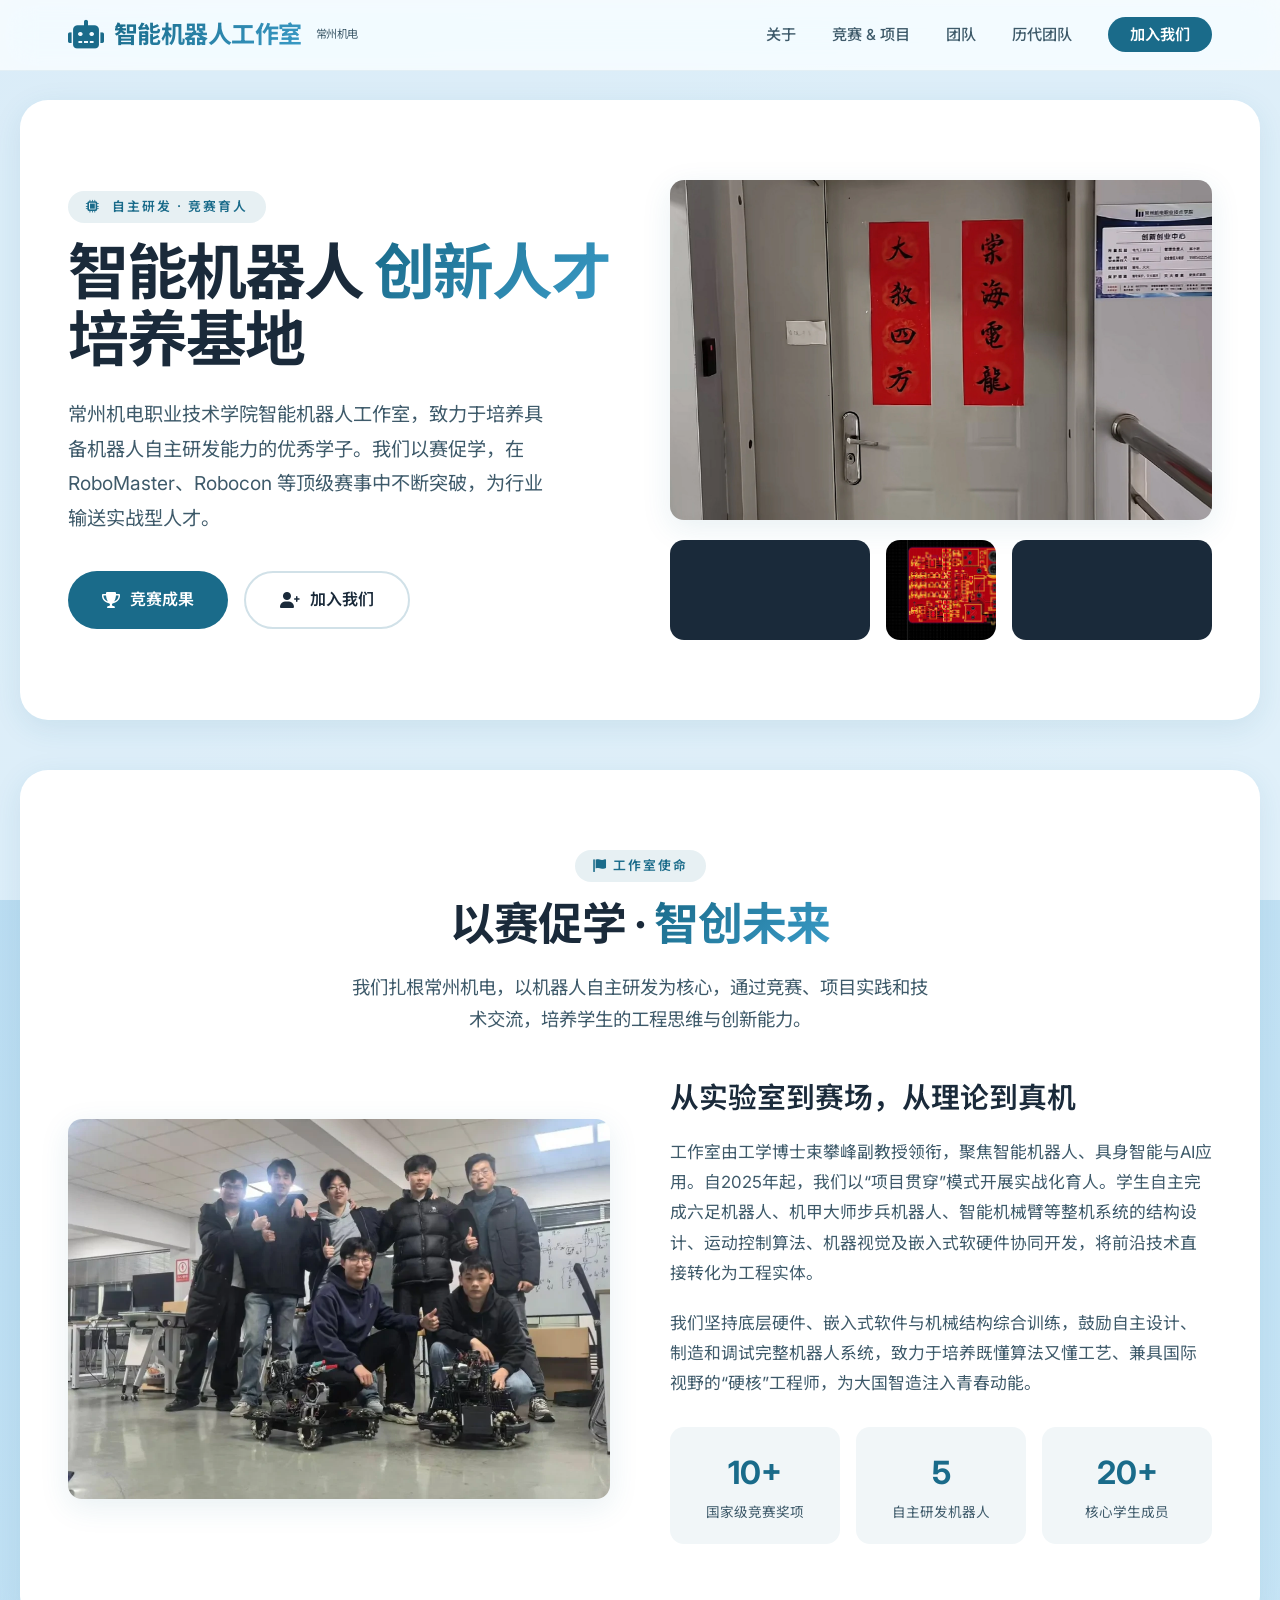
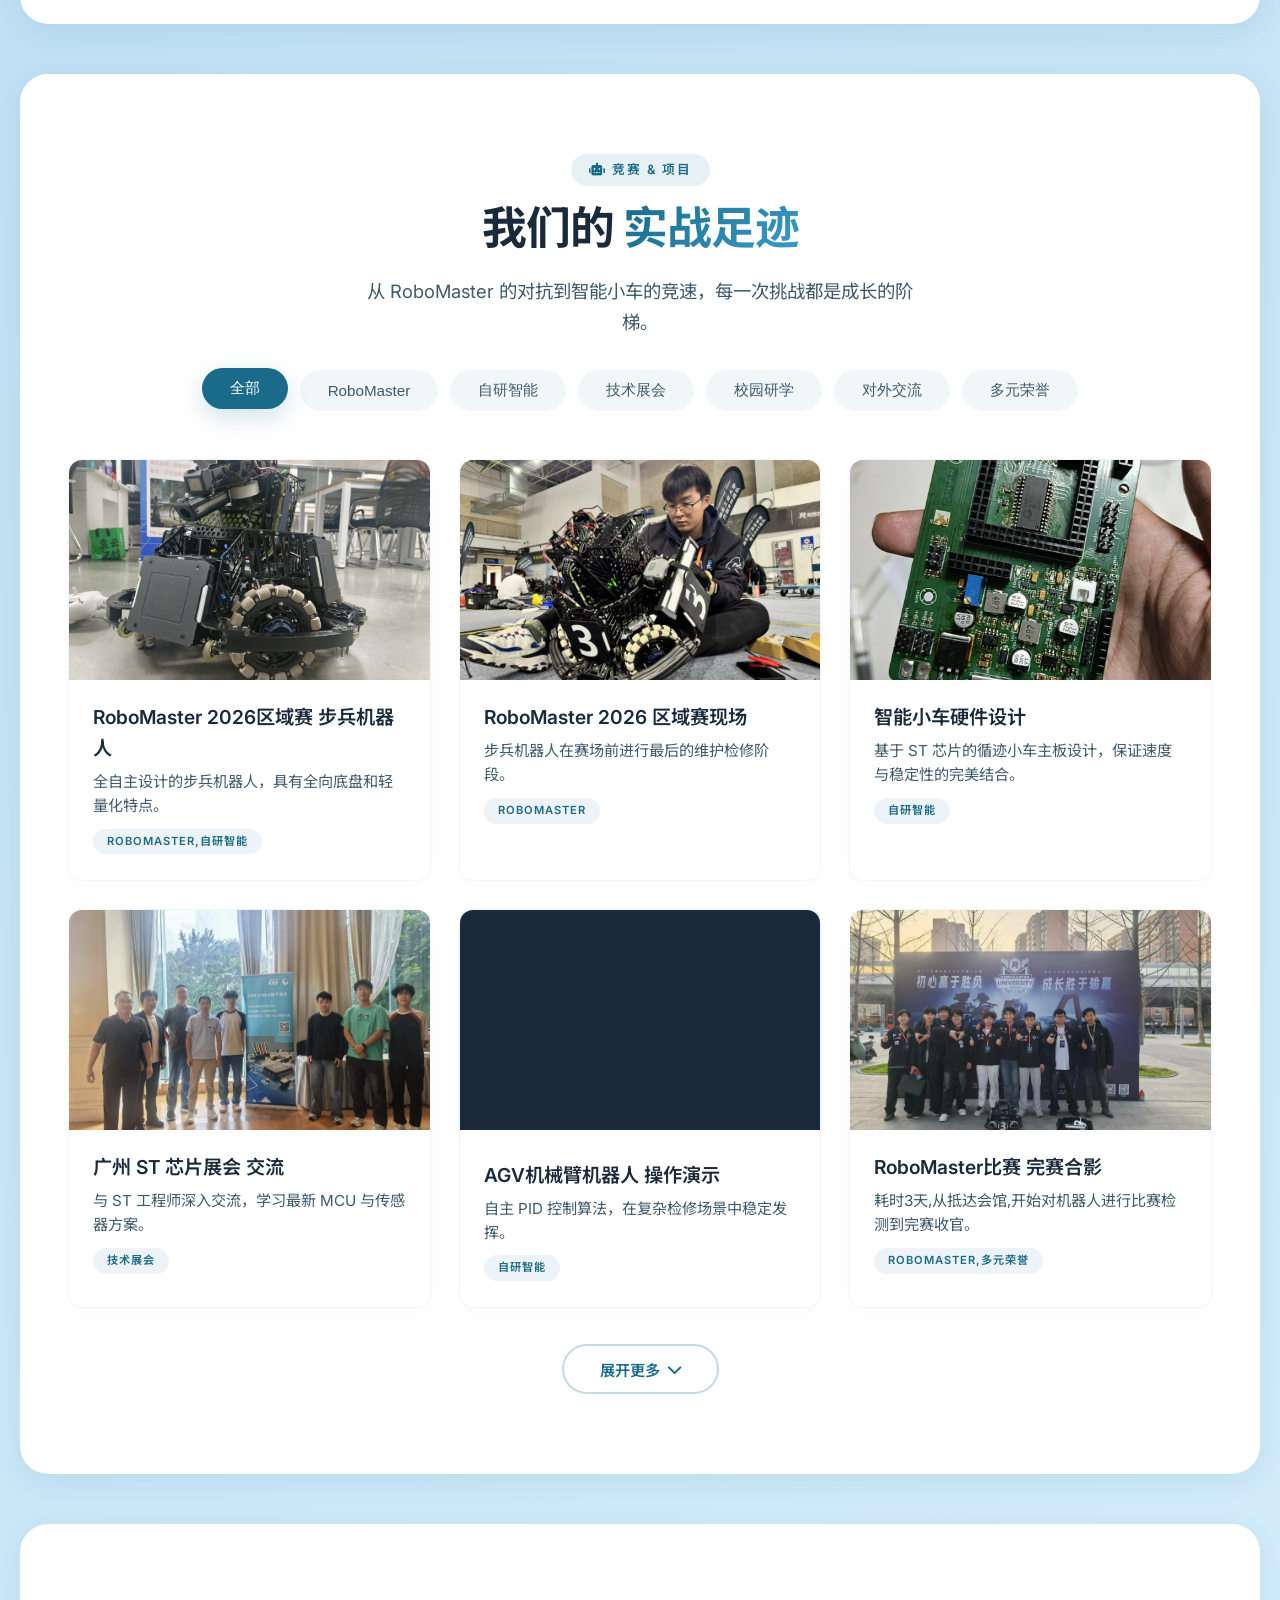
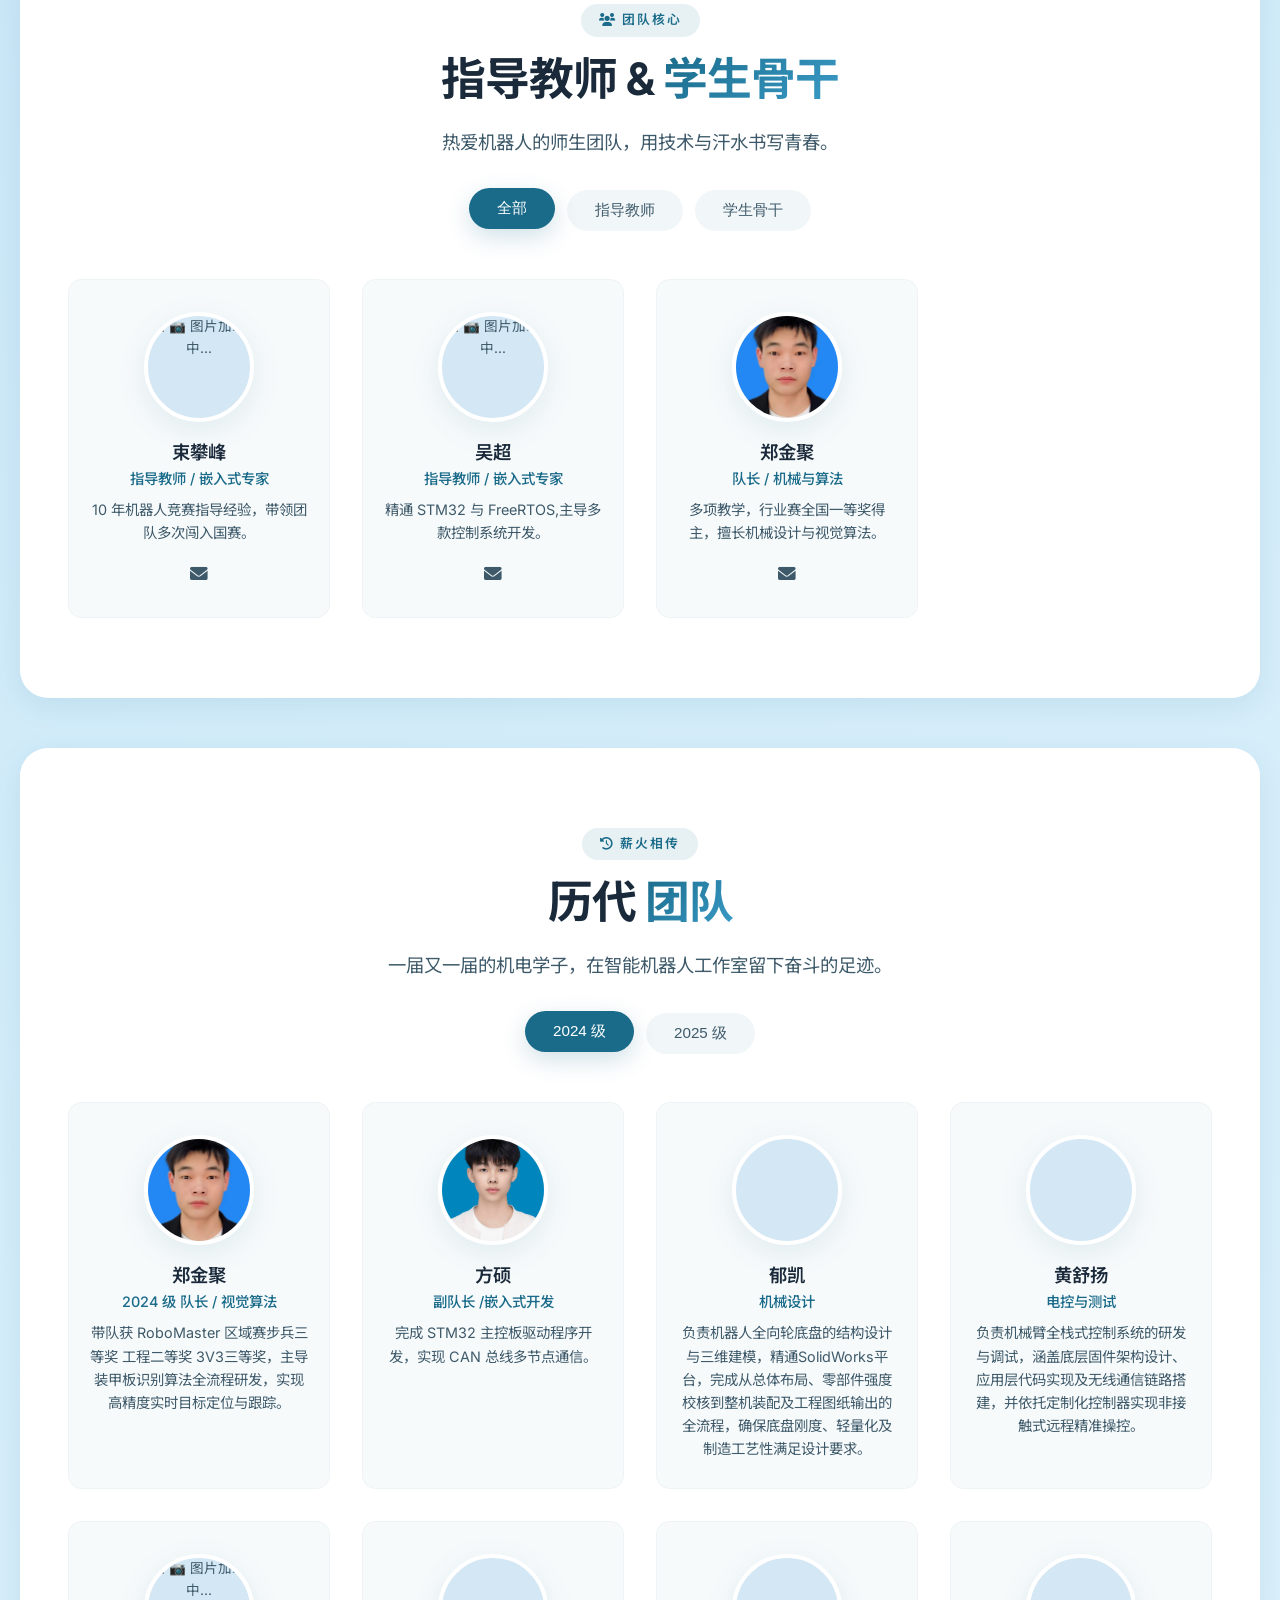
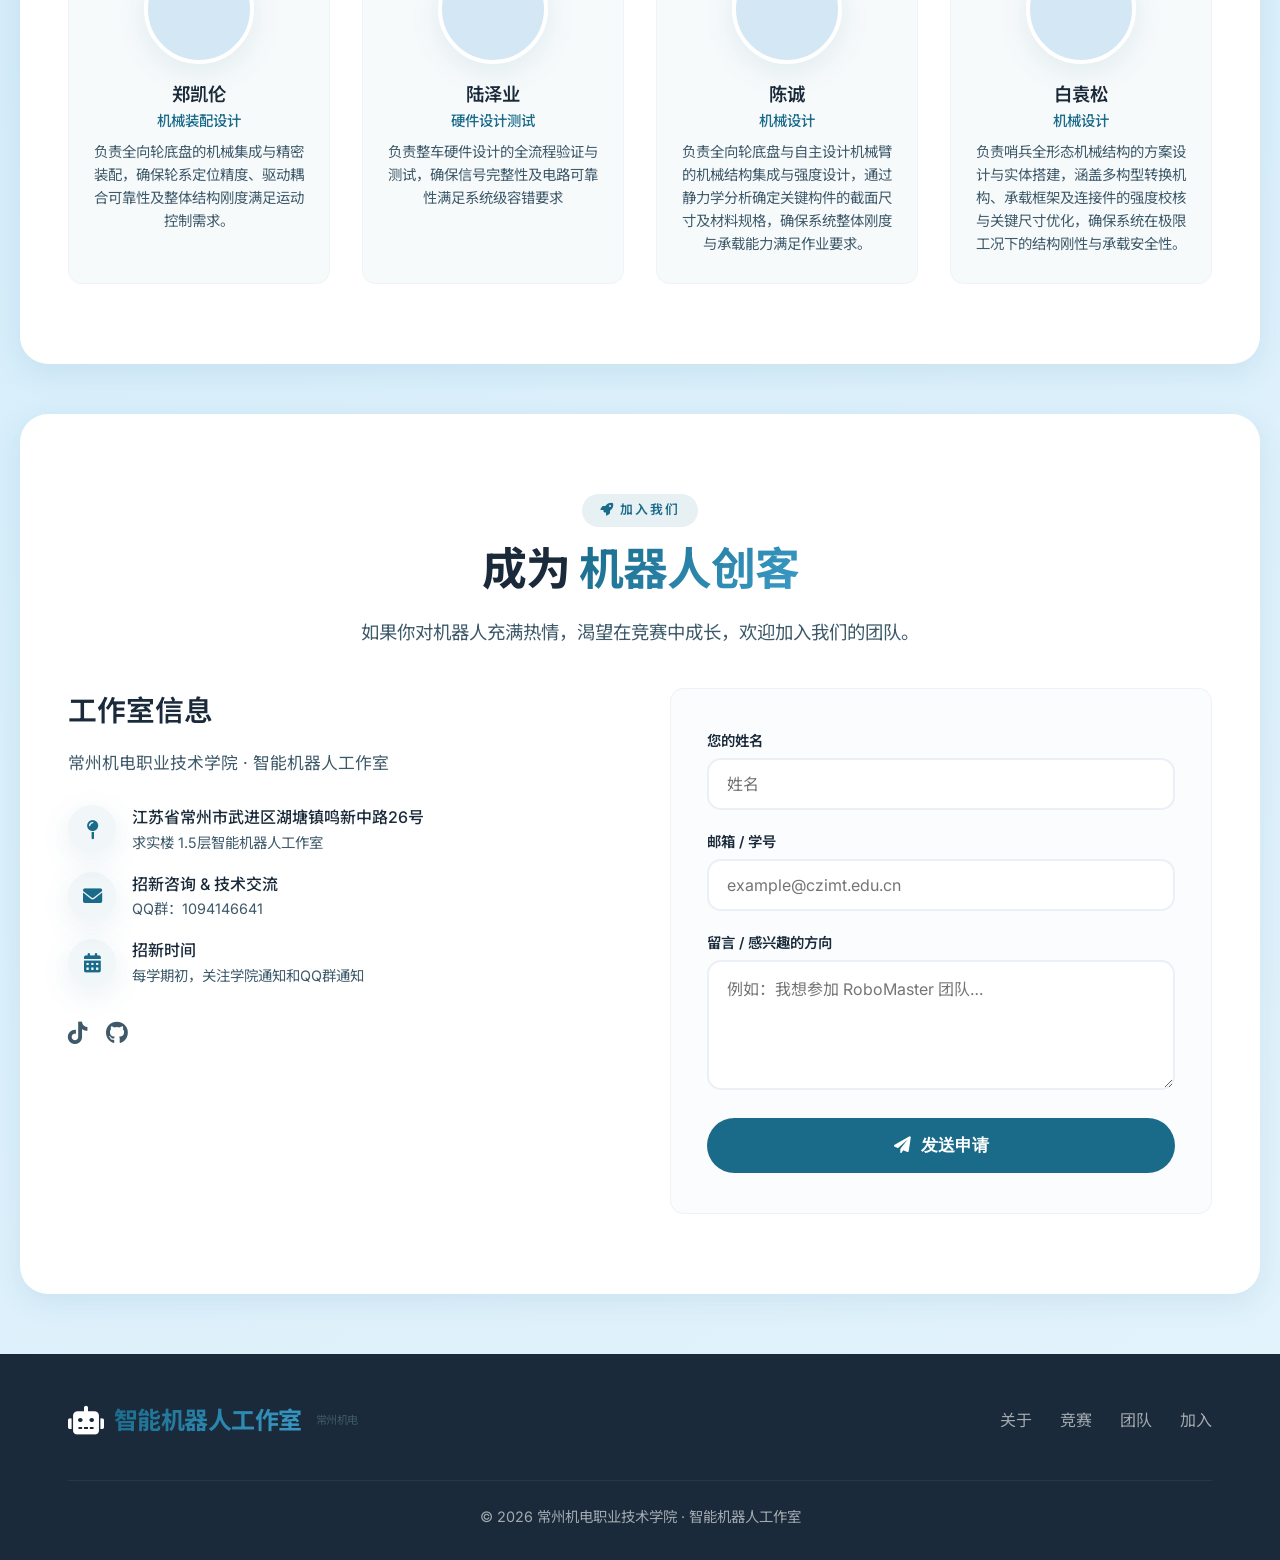
==== commit 12792a26: "Add files via upload" ====
--- a/index.html
+++ b/index.html
@@ -20,7 +20,7 @@
         body { font-family:'Inter','Noto Sans SC',sans-serif; color:var(--text-dark); line-height:1.6; background:linear-gradient(145deg,#b5d9f0 0%,#d4edfa 60%,#e3f3fc 100%); min-height:100vh; position:relative; overflow-x:hidden; }
         body::before { content:''; position:fixed; inset:0; background:rgba(255,255,255,0.50); z-index:0; pointer-events:none; backdrop-filter:blur(0.5px); }
         a { text-decoration:none; color:inherit; }
-        img { max-width:100%; display:block; }
+        img { max-width:100%; display:block; height:auto; }
         .container { max-width:1200px; margin:0 auto; padding:0 28px; }
         section { position:relative; z-index:1; background:var(--bg-white); border-radius:var(--radius); box-shadow:var(--shadow-sm); margin:50px 20px; padding:80px 0; transition:box-shadow var(--transition); }
         section:hover { box-shadow:var(--shadow-hover); }
@@ -126,15 +126,102 @@
         footer .footer-links a { transition:var(--transition); }
         footer .footer-links a:hover { color:#fff; }
         footer .copy { font-size:0.9rem; width:100%; text-align:center; margin-top:20px; border-top:1px solid rgba(255,255,255,0.06); padding-top:24px; }
-        @media (max-width:992px) { .hero-grid { grid-template-columns:1fr; gap:40px; } .hero-content h1 { font-size:2.2rem; } .about-grid { grid-template-columns:1fr; } .contact-wrapper { grid-template-columns:1fr; } .section-title { font-size:1.8rem; } section { margin:30px 15px; padding:50px 0; } .hero { margin-top:80px; } .container { padding:0 20px; } .about-image img { height:260px; } }
-        @media (max-width:768px) { .navbar .logo small { display:none; } .logo { font-size:1.2rem; } .logo i { font-size:1.4rem; } .nav-links { display:none; flex-direction:column; position:absolute; top:58px; left:0; width:100%; background:rgba(255,255,255,0.98); backdrop-filter:blur(14px); padding:20px 28px; border-bottom:1px solid rgba(0,0,0,0.04); gap:16px; box-shadow:0 20px 40px rgba(0,0,0,0.04); font-size:0.9rem; } .nav-links.open { display:flex; } .hamburger { display:flex; } .hero { padding-top:30px; padding-bottom:30px; margin-top:60px; } .hero-content h1 { font-size:1.9rem; letter-spacing:-1px; } .hero-content p { font-size:1rem; } .hero-visual .main-img { height:180px; } .hero-visual .thumb-row img,.hero-visual .thumb-row video { height:60px; } .about-stats { grid-template-columns:1fr 1fr; gap:10px; } .about-text h3 { font-size:1.4rem; } .section-title { font-size:1.6rem; } .section-desc { font-size:1rem; } .work-grid { grid-template-columns:1fr 1fr; gap:16px; } .work-card .media,.work-card .media-video { height:160px; } .work-card .card-body { padding:16px; } .work-card .card-body h4 { font-size:1rem; } .work-card .card-body p { font-size:0.85rem; } .work-filter { gap:8px; } .work-filter button { padding:8px 18px; font-size:0.8rem; } .team-grid { grid-template-columns:1fr 1fr; gap:20px; } .team-card { padding:24px 14px 20px; } .team-card .avatar { width:80px; height:80px; } .team-card .bio { font-size:0.8rem; } .contact-item i { width:40px; height:40px; font-size:1rem; } .contact-info h3 { font-size:1.4rem; } .contact-form { padding:28px 22px; } footer .container { flex-direction:column; text-align:center; } footer .footer-links { gap:16px; } section { margin:20px 10px; padding:40px 0; border-radius:20px; } .card-preview { display:none !important; } }
+        /* ===== 响应式布局 ===== */
+        @media (max-width:992px) {
+            .hero-grid { grid-template-columns:1fr; gap:40px; }
+            .hero-content h1 { font-size:2.2rem; letter-spacing:-1px; }
+            .about-grid { grid-template-columns:1fr; gap:40px; }
+            .contact-wrapper { grid-template-columns:1fr; gap:40px; }
+            .section-title { font-size:1.8rem; }
+            section { margin:30px 15px; padding:50px 0; }
+            .hero { margin-top:80px; }
+            .container { padding:0 20px; }
+            .about-image img { height:260px; }
+        }
+        @media (max-width:768px) {
+            .navbar .logo small { display:none; }
+            .logo { font-size:1.2rem; }
+            .logo i { font-size:1.4rem; }
+            .nav-links { display:none; flex-direction:column; position:absolute; top:58px; left:0; width:100%; background:rgba(255,255,255,0.98); backdrop-filter:blur(14px); padding:20px 28px; border-bottom:1px solid rgba(0,0,0,0.04); gap:16px; box-shadow:0 20px 40px rgba(0,0,0,0.04); font-size:0.9rem; }
+            .nav-links.open { display:flex; }
+            .hamburger { display:flex; }
+            .hero { padding-top:30px; padding-bottom:30px; margin-top:60px; }
+            .hero-content h1 { font-size:1.9rem; letter-spacing:-1px; }
+            .hero-content p { font-size:1rem; max-width:100%; margin-bottom:24px; }
+            .hero-visual .main-img { height:200px; }
+            .hero-visual .thumb-row { grid-template-columns:repeat(3,1fr); gap:8px; }
+            .hero-visual .thumb-row img,.hero-visual .thumb-row video { height:60px; }
+            .about-stats { grid-template-columns:repeat(2,1fr); gap:10px; }
+            .about-text h3 { font-size:1.4rem; }
+            .about-image img { height:220px; }
+            .section-title { font-size:1.6rem; }
+            .section-desc { font-size:1rem; max-width:100%; }
+            .work-filter { gap:8px; margin:24px 0 32px; }
+            .work-filter button { padding:8px 16px; font-size:0.8rem; }
+            .work-grid { grid-template-columns:repeat(2,1fr); gap:16px; }
+            .work-card .media,.work-card .media-video { height:160px; }
+            .work-card .card-body { padding:16px; }
+            .work-card .card-body h4 { font-size:1rem; }
+            .work-card .card-body p { font-size:0.85rem; }
+            .team-grid { grid-template-columns:repeat(2,1fr); gap:20px; }
+            .team-card { padding:24px 14px 20px; }
+            .team-card .avatar { width:80px; height:80px; }
+            .team-card h4 { font-size:1rem; }
+            .team-card .role { font-size:0.8rem; }
+            .team-card .bio { font-size:0.8rem; }
+            .contact-info h3 { font-size:1.4rem; }
+            .contact-item { gap:12px; }
+            .contact-item i { width:40px; height:40px; font-size:1rem; }
+            .contact-form { padding:28px 22px; }
+            footer .container { flex-direction:column; text-align:center; }
+            footer .footer-links { gap:16px; flex-wrap:wrap; justify-content:center; }
+            section { margin:20px 10px; padding:40px 0; border-radius:20px; }
+            .card-preview { display:none !important; }
+            .gen-panel .team-grid { grid-template-columns:repeat(2,1fr); gap:16px; }
+        }
         .work-card.card-folded { display:none; }
         .work-toggle-wrap { text-align:center; margin-top:36px; }
         .work-toggle { display:inline-flex; align-items:center; gap:8px; background:transparent; color:var(--primary); padding:12px 36px; border-radius:60px; font-weight:600; border:2px solid rgba(26,107,138,0.25); transition:var(--transition); cursor:pointer; font-size:0.95rem; font-family:inherit; }
         .work-toggle:hover { background:var(--primary); color:#fff; border-color:var(--primary); box-shadow:0 8px 24px rgba(26,107,138,0.18); transform:translateY(-2px); }
         .work-toggle i { transition:var(--transition); }
         .work-toggle.expanded i { transform:rotate(180deg); }
-        @media (max-width:480px) { .hero-content h1 { font-size:1.6rem; } .section-title { font-size:1.4rem; } .work-grid { grid-template-columns:1fr; } .work-card .media,.work-card .media-video { height:200px; } .team-grid { grid-template-columns:1fr; } .about-stats { grid-template-columns:1fr; } .hero-buttons .btn-primary,.hero-buttons .btn-outline { width:100%; justify-content:center; } .contact-form { padding:24px 16px; } .btn-primary,.btn-outline { padding:12px 24px; font-size:0.9rem; } .stat-item { padding:14px 10px; } .stat-item .number { font-size:1.5rem; } section { margin:16px 6px; padding:30px 0; } .container { padding:0 14px; } .hero { margin-top:50px; } .hero-visual .main-img { height:160px; } .hero-visual .thumb-row img,.hero-visual .thumb-row video { height:50px; } .work-filter { gap:6px; } .work-filter button { padding:6px 14px; font-size:0.75rem; } .work-toggle { padding:10px 28px; font-size:0.85rem; } .about-text p { font-size:0.9rem; } .contact-info p { font-size:0.9rem; } footer { padding:32px 0 24px; } footer .copy { font-size:0.8rem; } }
+        @media (max-width:480px) {
+            .hero-content h1 { font-size:1.5rem; letter-spacing:-0.5px; margin-bottom:16px; }
+            .hero-content p { font-size:0.95rem; margin-bottom:20px; }
+            .hero-buttons { flex-direction:column; gap:10px; }
+            .hero-buttons .btn-primary,.hero-buttons .btn-outline { width:100%; justify-content:center; }
+            .hero-visual .main-img { height:180px; }
+            .hero-visual .thumb-row { gap:6px; }
+            .hero-visual .thumb-row img,.hero-visual .thumb-row video { height:50px; }
+            .section-title { font-size:1.35rem; margin-bottom:12px; }
+            .section-desc { font-size:0.9rem; }
+            .section-label { font-size:0.7rem; padding:4px 14px; margin-bottom:10px; }
+            .about-stats { grid-template-columns:1fr; gap:8px; }
+            .about-text h3 { font-size:1.2rem; }
+            .about-image img { height:200px; }
+            .work-grid { grid-template-columns:1fr; gap:14px; }
+            .work-card .media,.work-card .media-video { height:200px; }
+            .work-card .card-body h4 { font-size:1rem; }
+            .work-card .card-body p { font-size:0.85rem; }
+            .work-filter { gap:6px; margin:20px 0 24px; }
+            .work-filter button { padding:6px 12px; font-size:0.72rem; }
+            .work-toggle { padding:10px 24px; font-size:0.85rem; }
+            .work-toggle-wrap { margin-top:24px; }
+            .team-grid { grid-template-columns:1fr; gap:16px; }
+            .team-card { padding:20px 14px 18px; }
+            .team-card .avatar { width:72px; height:72px; }
+            .gen-panel .team-grid { grid-template-columns:1fr; gap:14px; }
+            .contact-form { padding:20px 14px; }
+            .contact-form input,.contact-form textarea { padding:12px 14px; font-size:0.9rem; }
+            .btn-primary,.btn-outline { padding:12px 20px; font-size:0.9rem; }
+            .stat-item { padding:12px 8px; }
+            .stat-item .number { font-size:1.4rem; }
+            section { margin:14px 4px; padding:28px 0; border-radius:16px; }
+            .container { padding:0 12px; }
+            .hero { margin-top:50px; }
+            footer { padding:28px 0 20px; }
+            footer .copy { font-size:0.75rem; padding-top:16px; margin-top:14px; }
+        }
     </style>
 </head>
 <body>
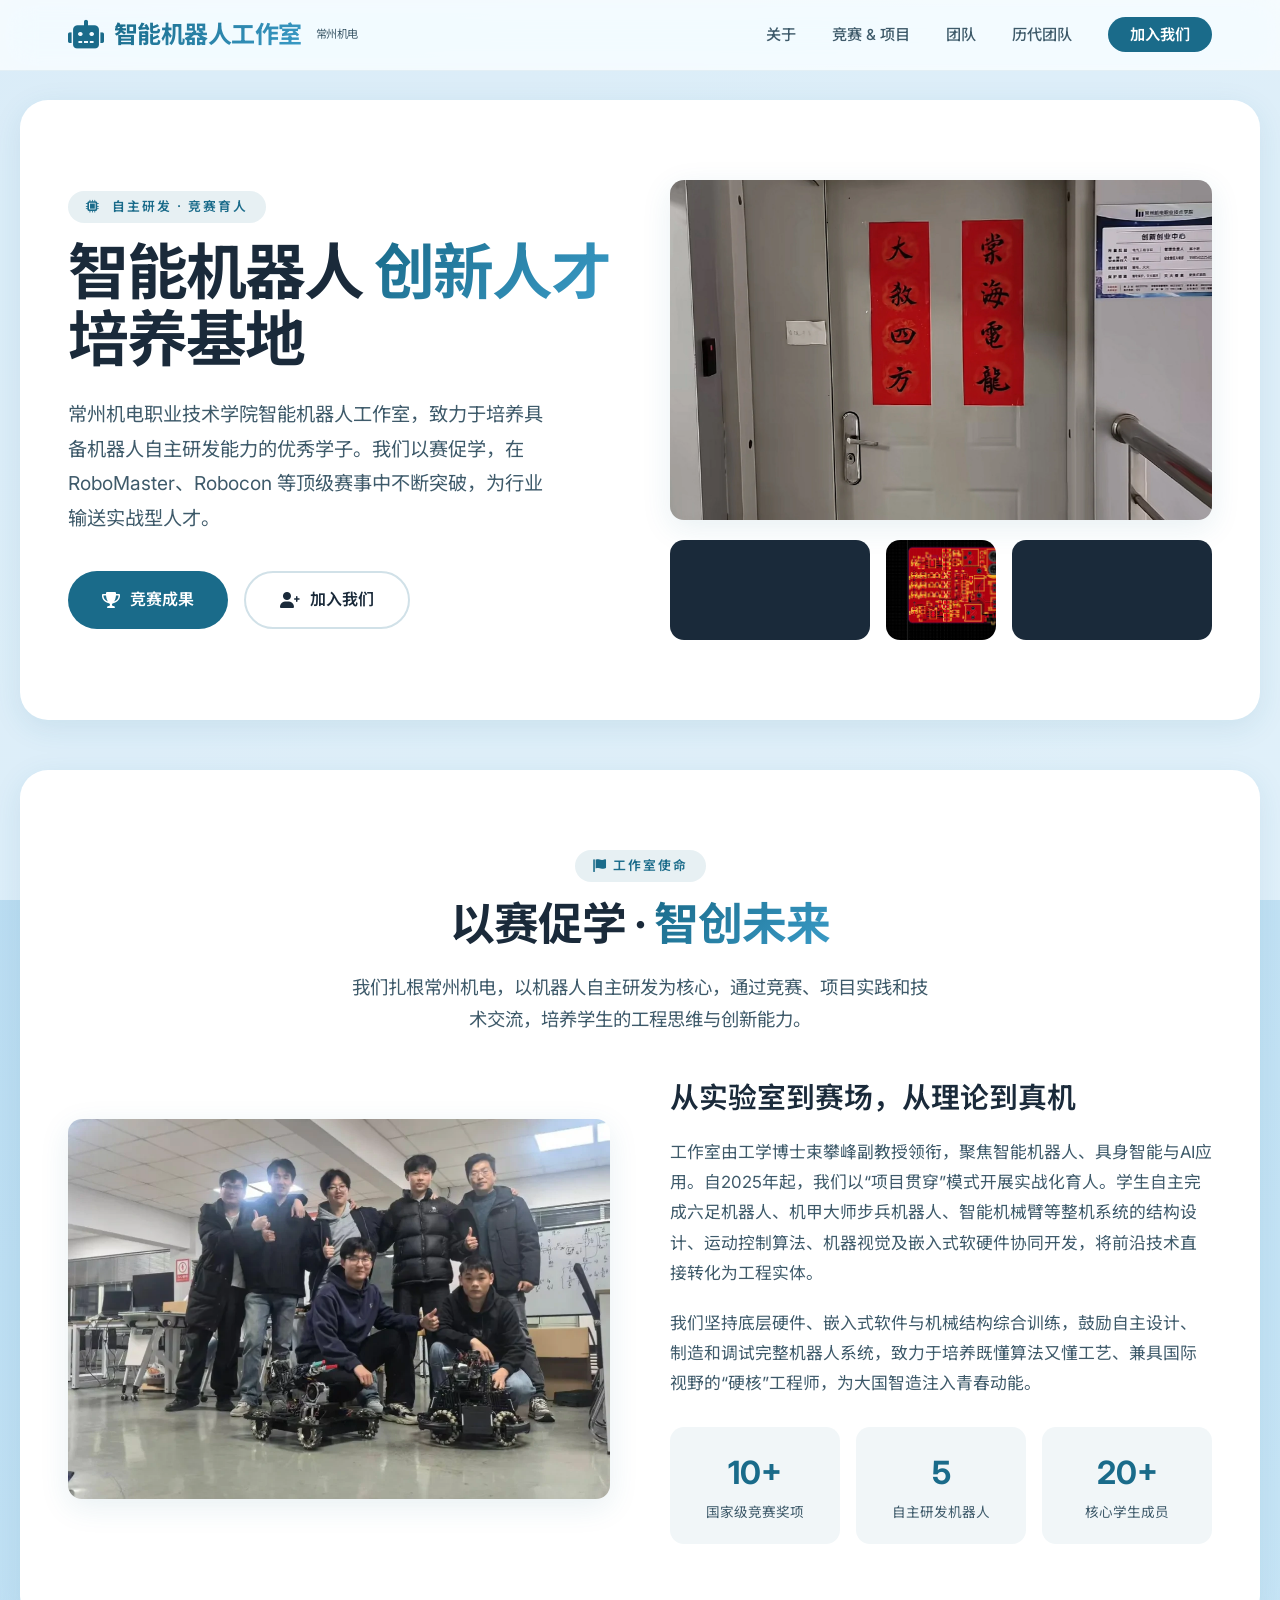
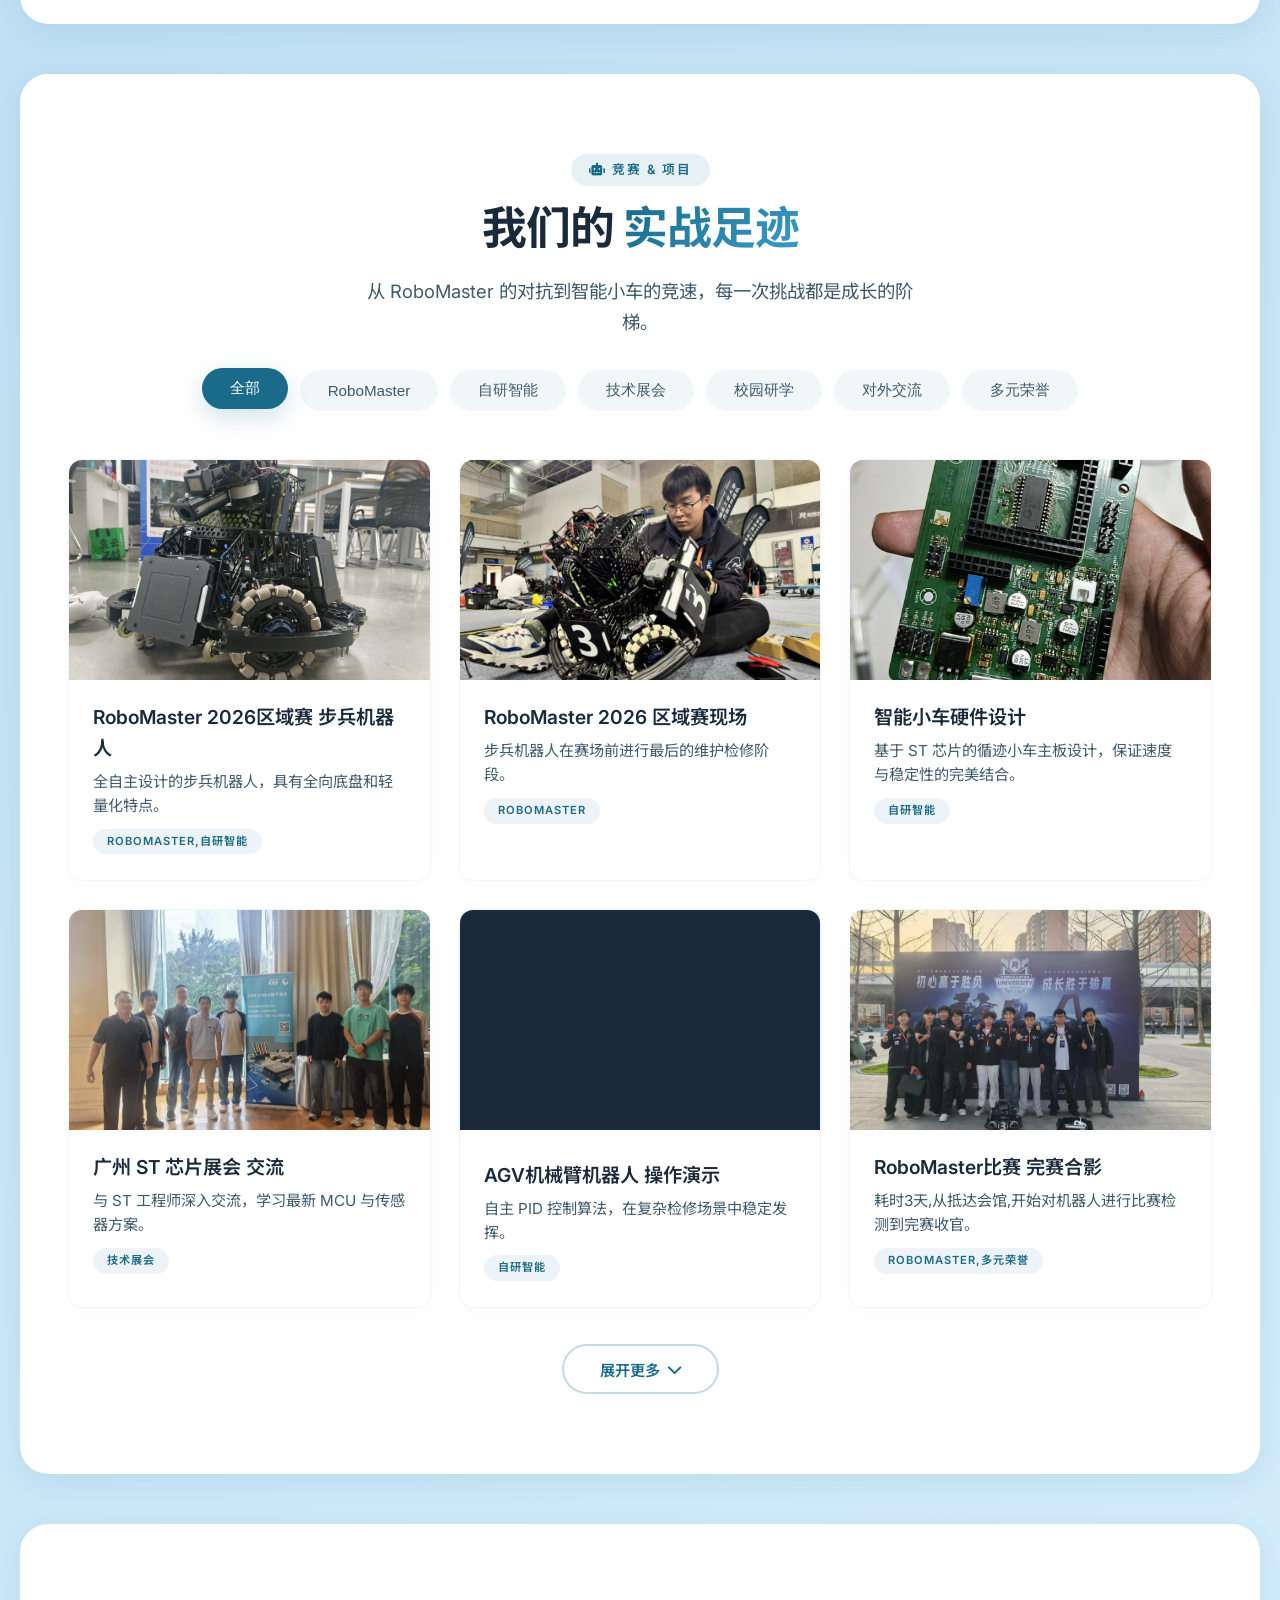
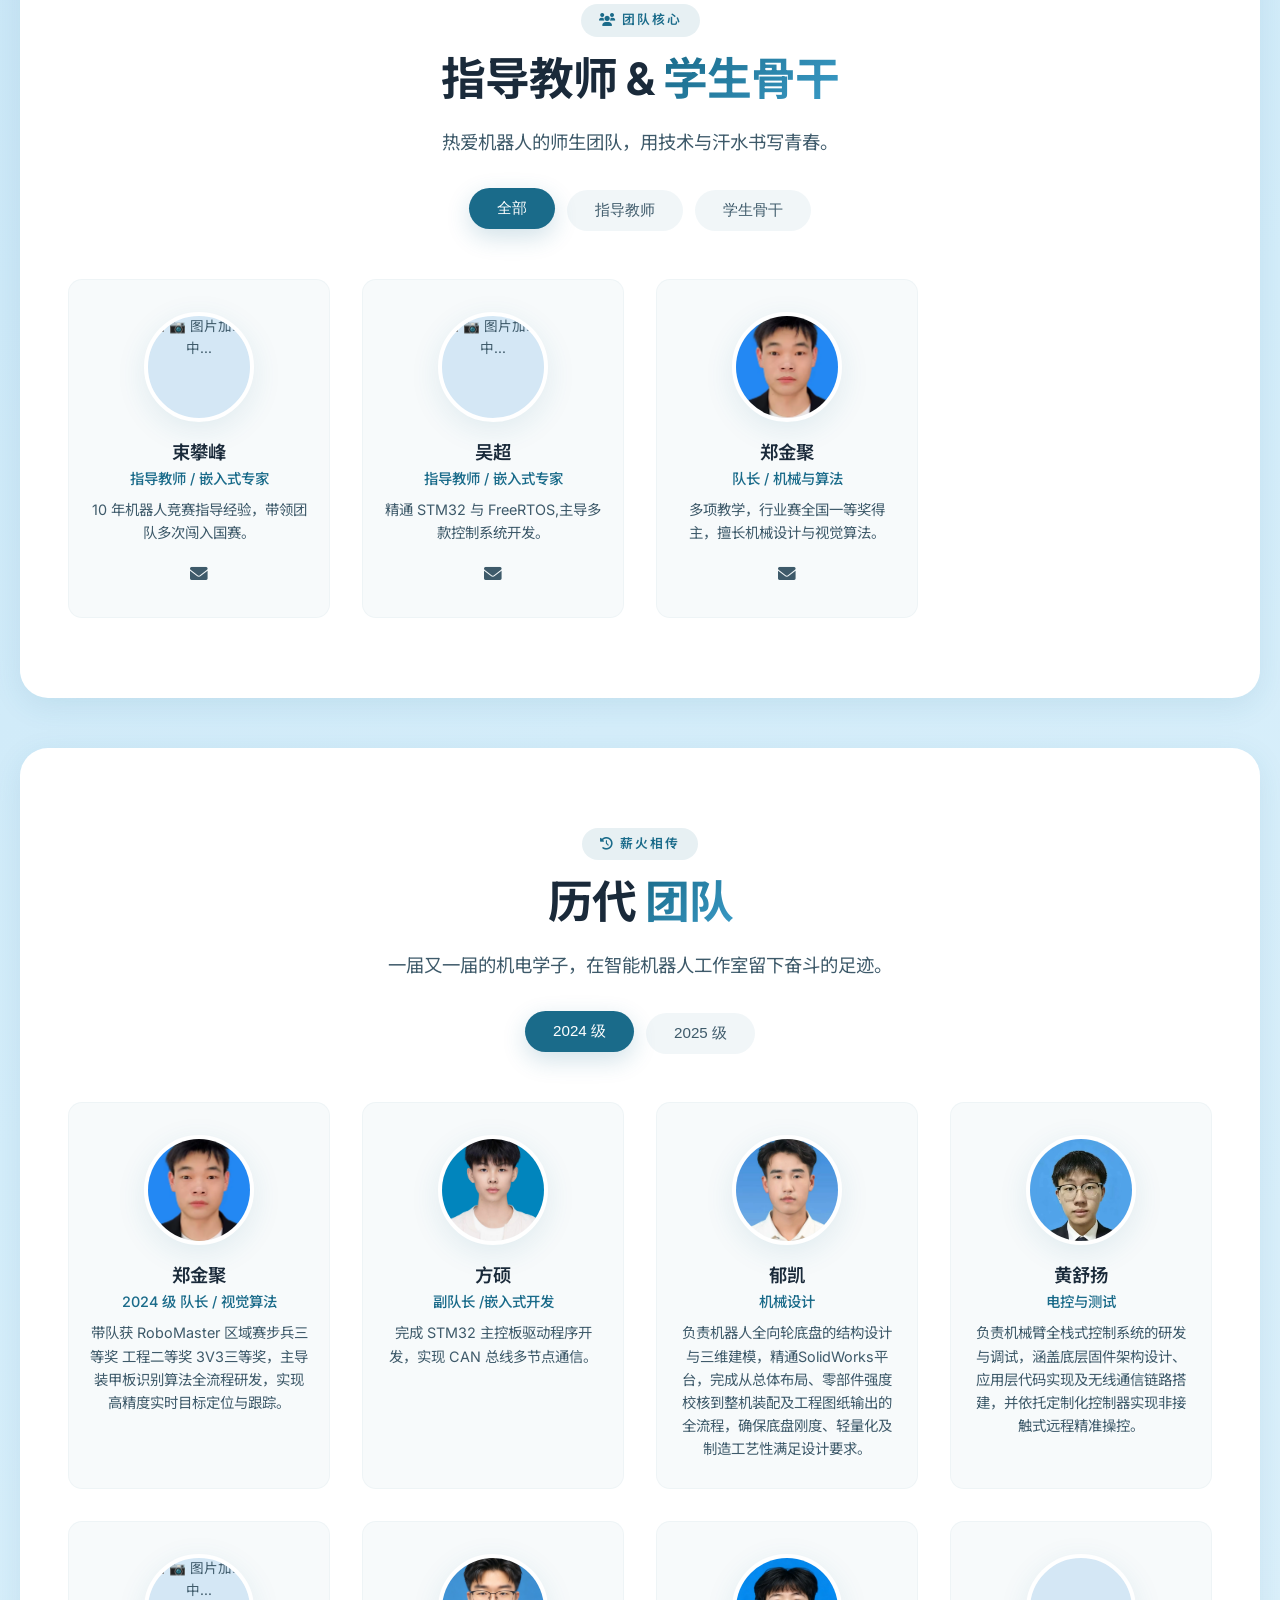
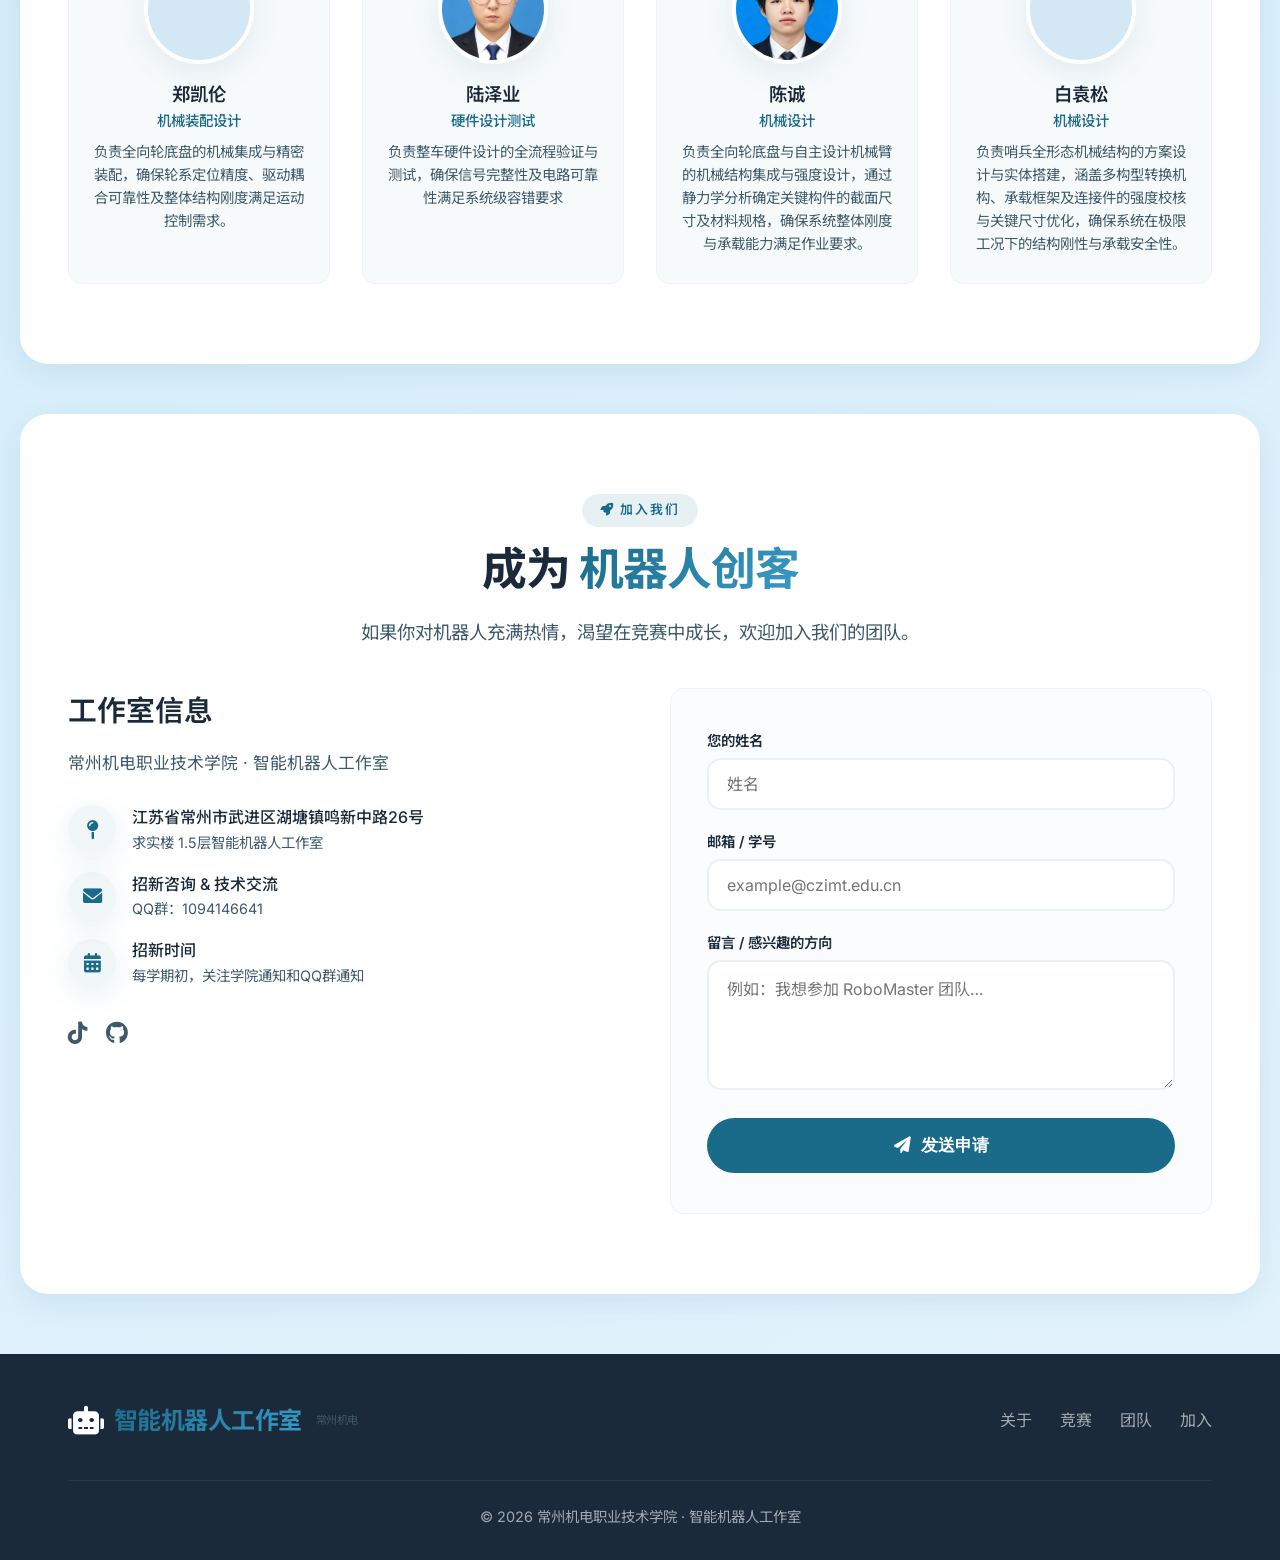
==== commit 9730b7c8: "Add files via upload" ====
--- a/index.html
+++ b/index.html
@@ -63,6 +63,7 @@
         .hero-visual .main-img:hover { transform:scale(1.01); box-shadow:var(--shadow-hover); }
         .hero-visual .thumb-row { display:grid; grid-template-columns:1fr 1fr 1fr; gap:16px; }
         .hero-visual .thumb-row img,.hero-visual .thumb-row video { border-radius:var(--radius-sm); height:100px; object-fit:cover; background:#d4e7f5; transition:var(--transition); cursor:pointer; }
+        .hero-visual .thumb-row video { background:#1A2A3A; }
         .hero-visual .thumb-row img:hover,.hero-visual .thumb-row video:hover { transform:scale(1.04); box-shadow:var(--shadow-sm); }
         .about-grid { display:grid; grid-template-columns:1fr 1fr; gap:60px; align-items:center; margin-top:40px; }
         .about-image { border-radius:var(--radius-sm); overflow:hidden; box-shadow:var(--shadow-sm); transition:var(--transition); }
@@ -275,9 +276,9 @@
                     alt="机器人实验室"
                     />
                     <div class="thumb-row">
-                        <video class="thumb-video" src="assets/videos/debug.mp4" muted loop playsinline autoplay style="border-radius:var(--radius-sm);height:100px;object-fit:cover;background:#1A2A3A;cursor:pointer;"></video>
+                        <video class="thumb-video" src="assets/videos/debug.mp4" muted loop playsinline autoplay></video>
                         <img src="assets/images/DLB.webp" alt="电路板" />
-                        <video class="thumb-video" src="assets/videos/match.mp4" muted loop playsinline autoplay style="border-radius:var(--radius-sm);height:100px;object-fit:cover;background:#1A2A3A;cursor:pointer;"></video>
+                        <video class="thumb-video" src="assets/videos/match.mp4" muted loop playsinline autoplay></video>
                     </div>
                 </div>
             </div>
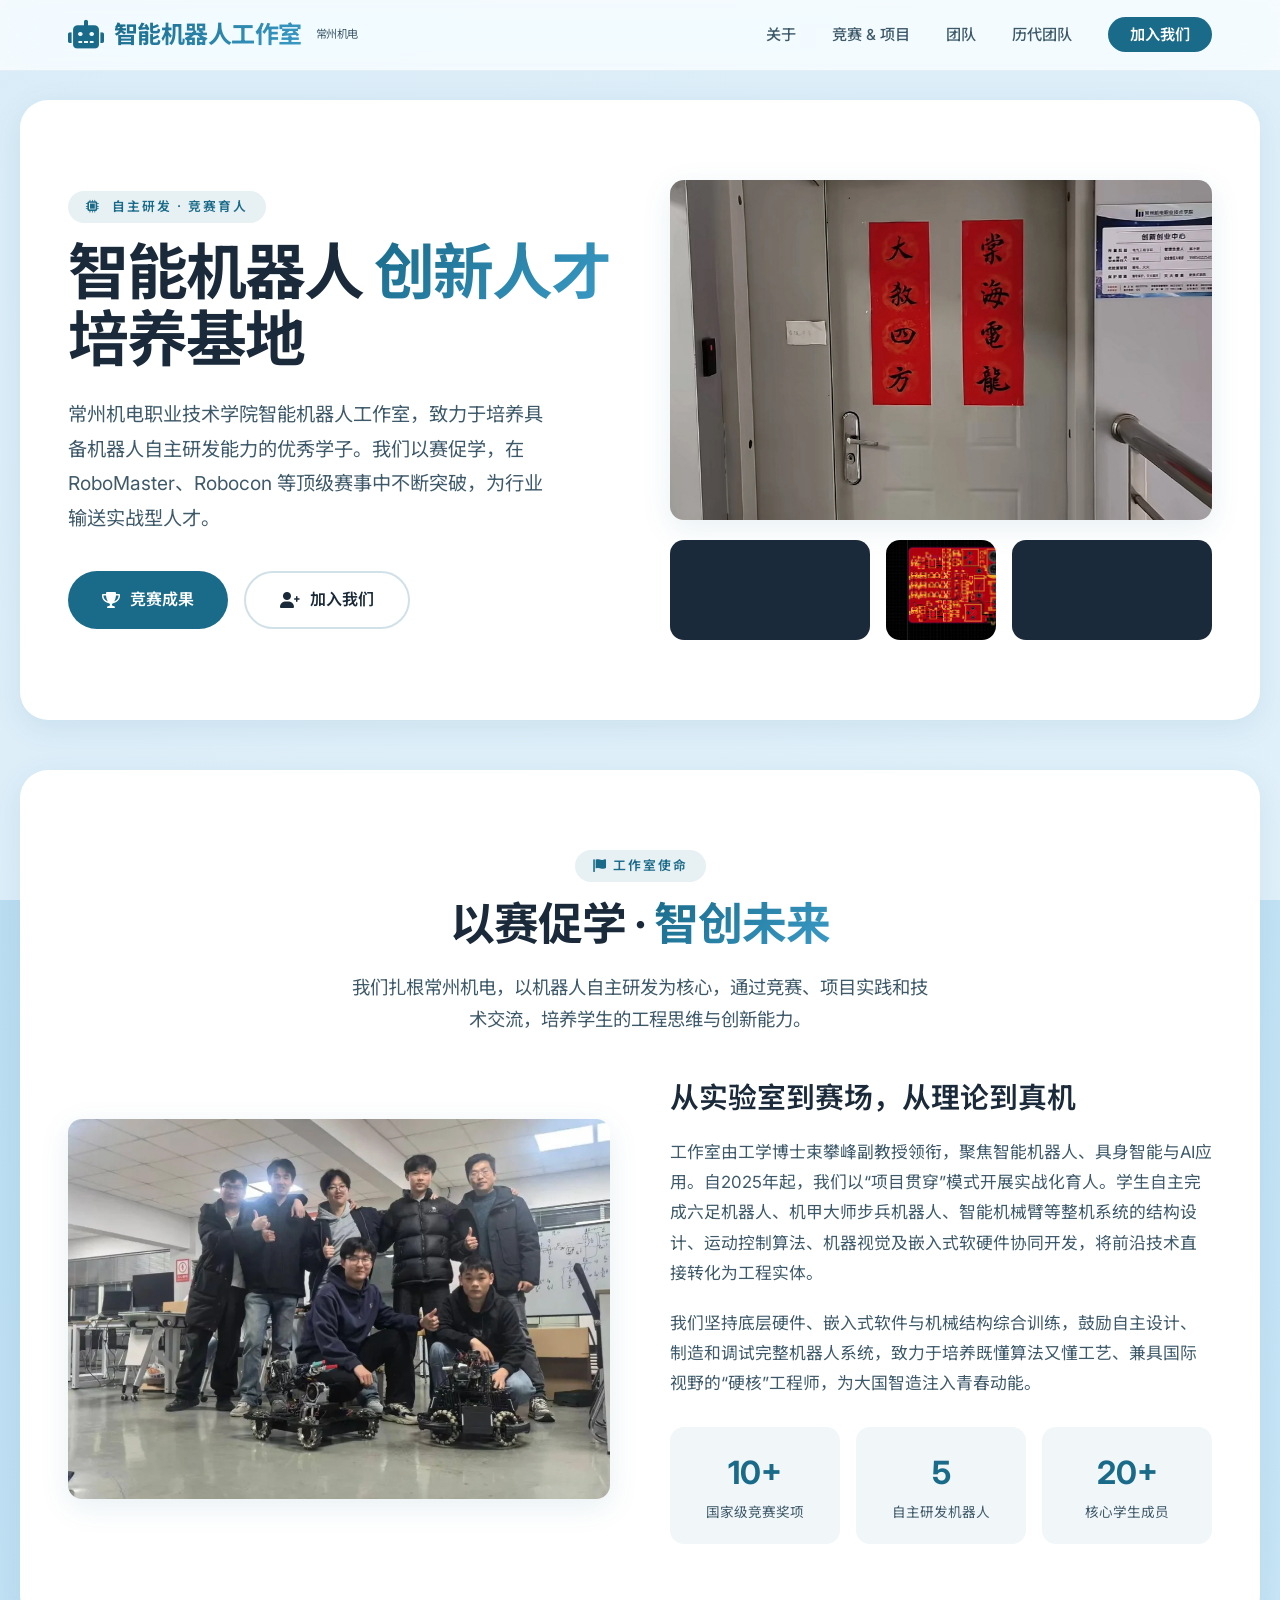
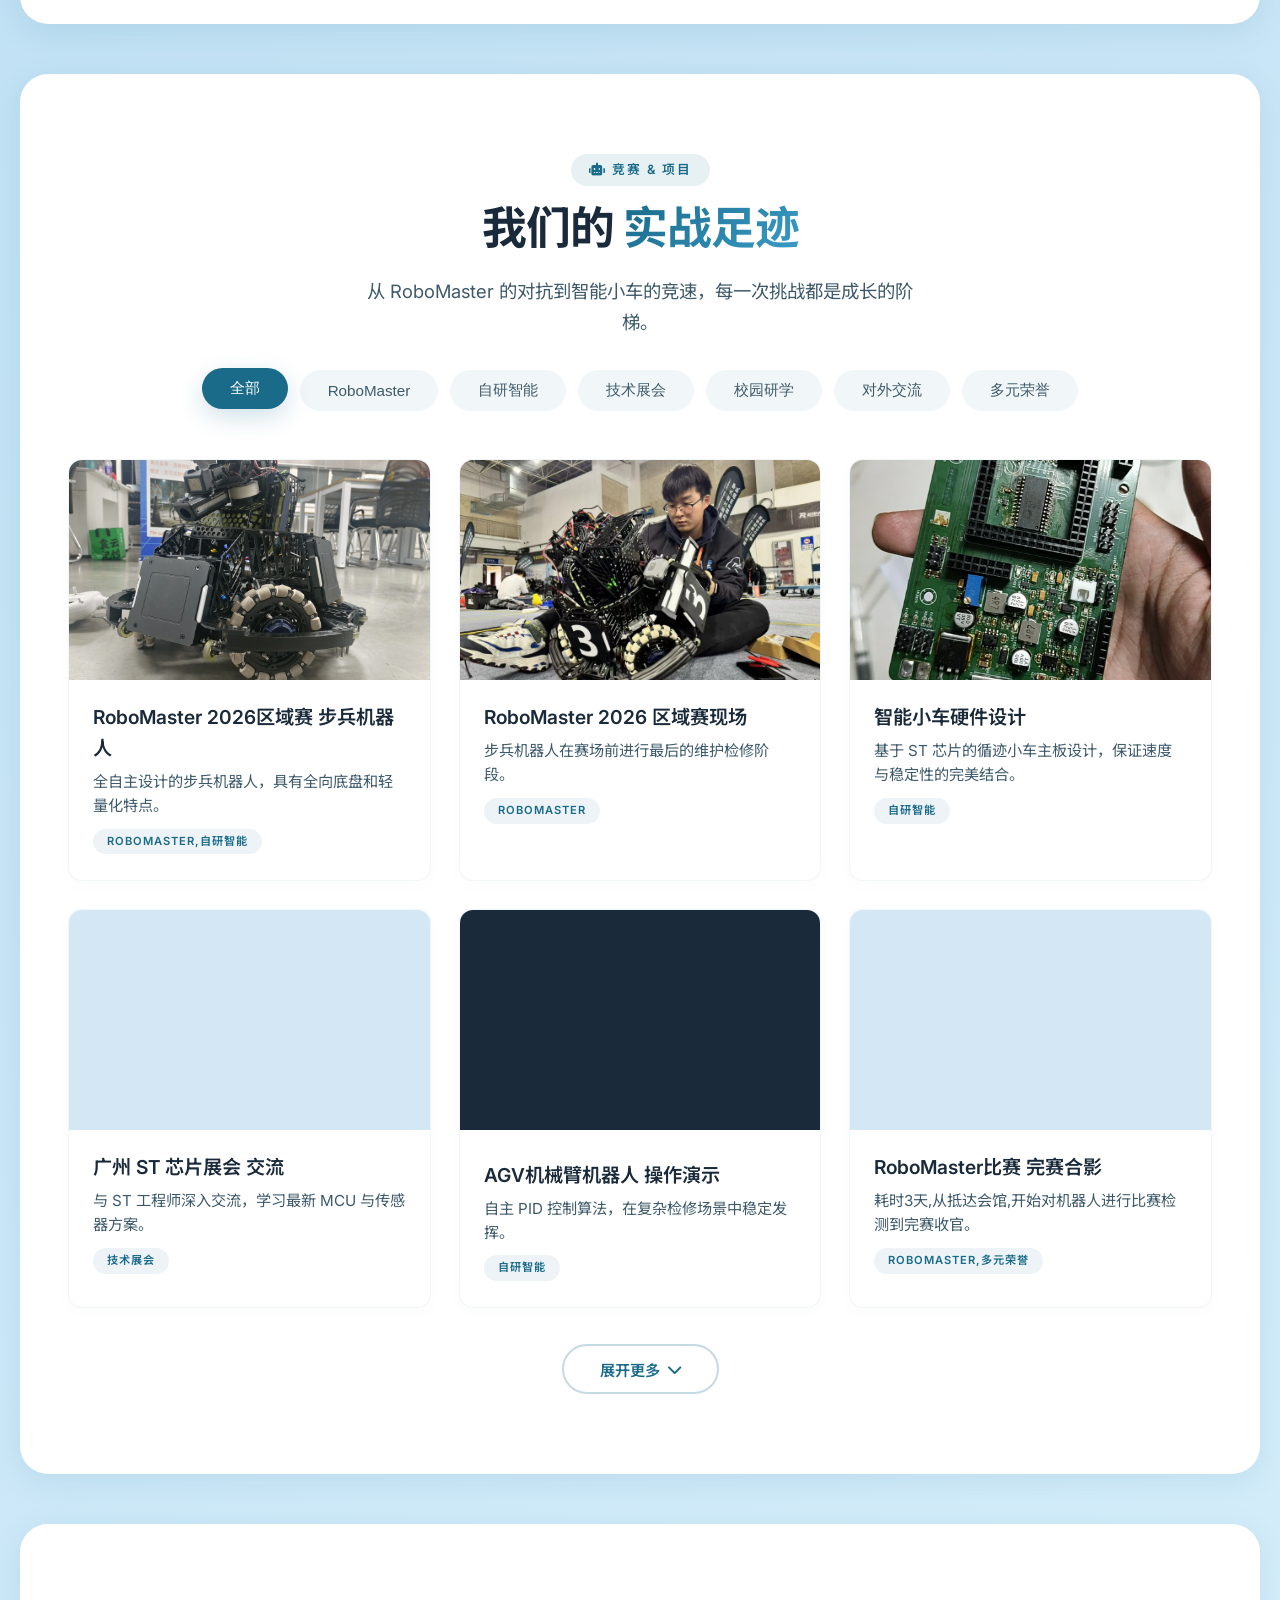
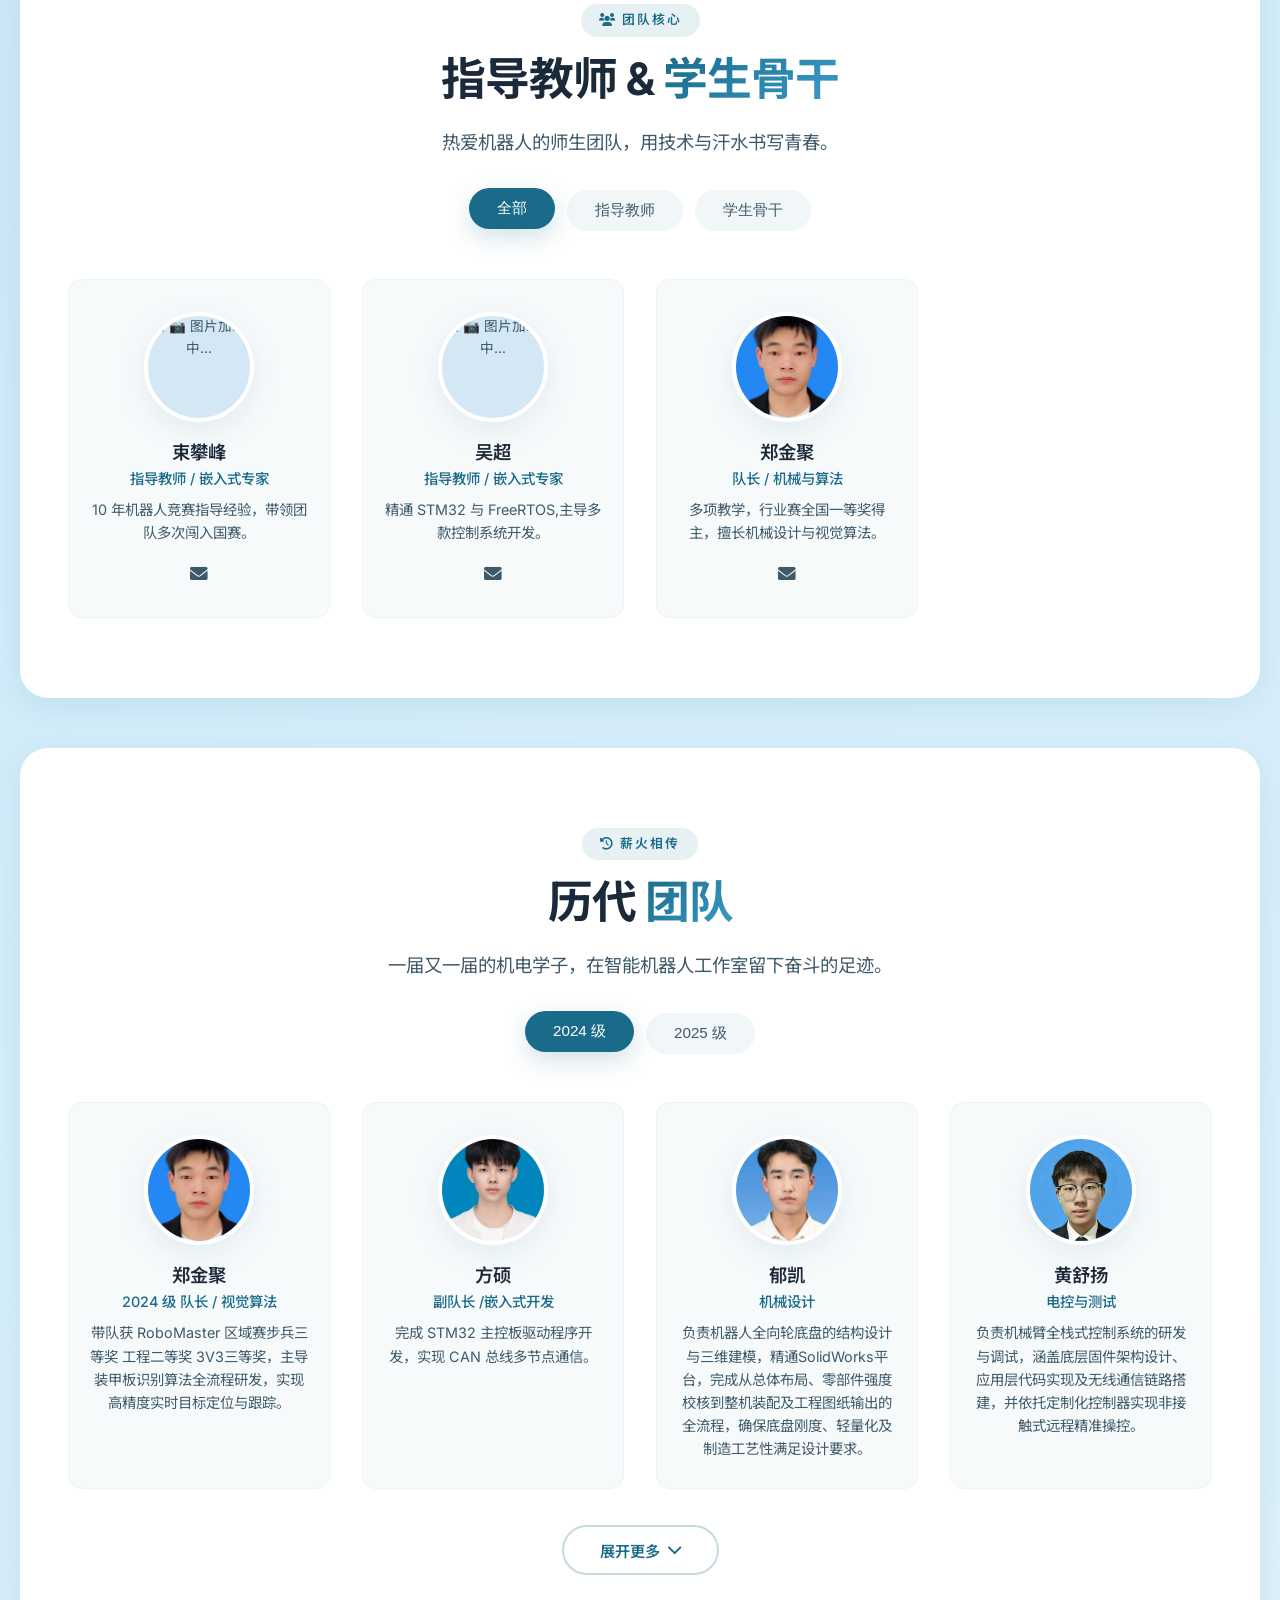
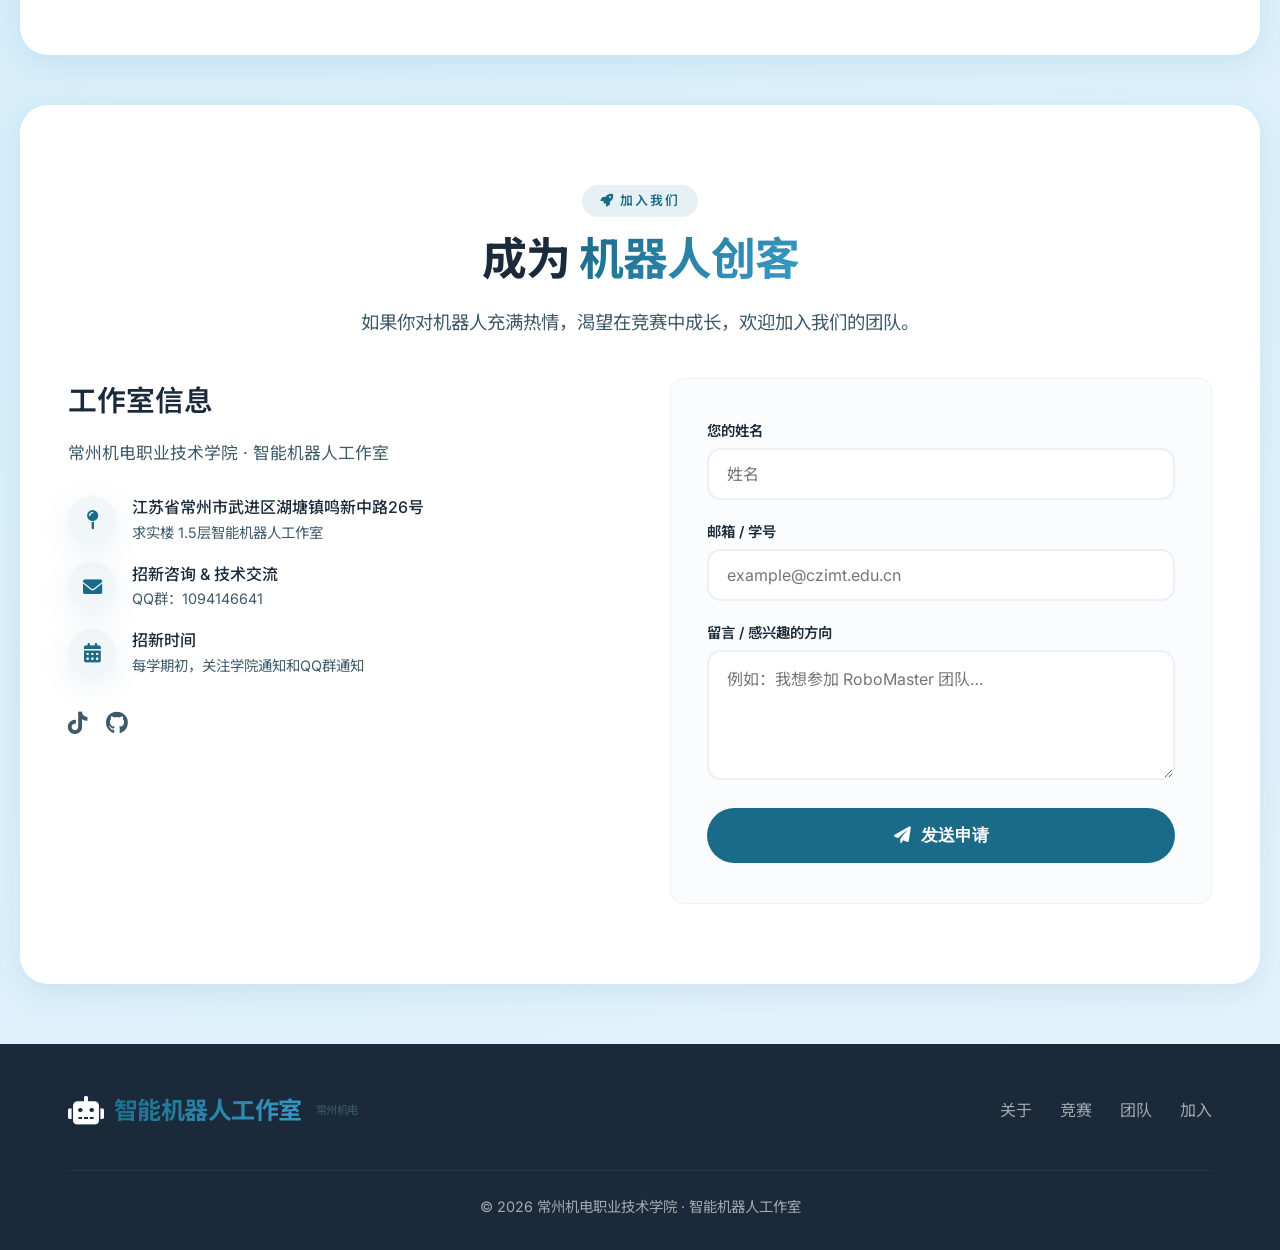
==== commit e414c1f1: "Add files via upload" ====
--- a/index.html
+++ b/index.html
@@ -1,4 +1,4 @@
-<!DOCTYPE html>
+﻿<!DOCTYPE html>
 <html lang="zh-CN">
 <head>
     <meta charset="UTF-8" />
@@ -87,12 +87,15 @@
         .work-card .card-body h4 { font-size:1.2rem; font-weight:600; margin-bottom:6px; }
         .work-card .card-body p { color:var(--text-muted); font-size:0.95rem; }
         .work-card .tag { display:inline-block; font-size:0.7rem; font-weight:600; text-transform:uppercase; letter-spacing:1px; color:var(--primary); background:rgba(26,107,138,0.08); padding:4px 14px; border-radius:40px; margin-top:10px; }
-        /* 悬停预览浮层 */
-        .card-preview { position:fixed; z-index:9999; background:var(--bg-white); border-radius:var(--radius-sm); box-shadow:0 30px 70px rgba(26,107,138,0.25); padding:20px; opacity:0; transform:translateY(10px); transition:opacity 0.5s ease,transform 0.5s ease; pointer-events:none; max-width:360px; }
-        .card-preview.show { opacity:1; transform:translateY(0); }
-        .card-preview img,.card-preview video { width:100%; max-height:300px; object-fit:contain; border-radius:10px; margin-bottom:14px; }
-        .card-preview h4 { font-size:1.1rem; font-weight:600; margin-bottom:6px; color:var(--text-dark); }
-        .card-preview p { font-size:0.9rem; color:var(--text-muted); line-height:1.6; }
+        /* 点击灯箱 */
+        .lightbox-overlay { position:fixed; inset:0; z-index:9999; background:rgba(0,0,0,0.8); display:flex; align-items:center; justify-content:center; opacity:0; pointer-events:none; transition:opacity 0.3s ease; }
+        .lightbox-overlay.show { opacity:1; pointer-events:auto; }
+        .lightbox-content { background:var(--bg-white); border-radius:var(--radius-sm); padding:24px; max-width:90vw; max-height:90vh; overflow-y:auto; text-align:center; position:relative; }
+        .lightbox-content img,.lightbox-content video { max-width:100%; max-height:55vh; object-fit:contain; border-radius:10px; }
+        .lightbox-content h4 { font-size:1.1rem; font-weight:600; margin:14px 0 6px; color:var(--text-dark); }
+        .lightbox-content p { font-size:0.9rem; color:var(--text-muted); line-height:1.5; }
+        .lightbox-close { position:absolute; top:8px; right:14px; font-size:1.5rem; color:var(--text-muted); cursor:pointer; background:none; border:none; }
+        .lightbox-close:hover { color:var(--primary); }
         .team-grid { display:grid; grid-template-columns:repeat(auto-fill,minmax(220px,1fr)); gap:32px; margin-top:48px; }
         .team-card { text-align:center; background:rgba(26,107,138,0.03); padding:32px 20px 28px; border-radius:var(--radius-sm); transition:var(--transition); border:1px solid rgba(26,107,138,0.04); }
         .team-card:hover { transform:translateY(-8px); box-shadow:var(--shadow-hover); background:var(--bg-white); }
@@ -177,7 +180,7 @@
             footer .container { flex-direction:column; text-align:center; }
             footer .footer-links { gap:16px; flex-wrap:wrap; justify-content:center; }
             section { margin:20px 10px; padding:40px 0; border-radius:20px; }
-            .card-preview { display:none !important; }
+            .lightbox-content { max-width:95vw; padding:18px; }
             .gen-panel .team-grid { grid-template-columns:repeat(2,1fr); gap:16px; }
         }
         .work-card.card-folded { display:none; }
@@ -604,7 +607,7 @@
                         <a href="#" title="365957496@QQ.com"><i class="fas fa-envelope"></i></a>
                     </div>
                 </div>
-                <div class="team-card" data-team="student">
+                <div class="team-card" data-team="teacher">
                     <img class="avatar" src="assets/images/PERSON/WC.webp" alt="吴老师" />
                     <h4>吴超</h4>
                     <div class="role">指导教师 / 嵌入式专家</div>
@@ -696,28 +699,94 @@
             <div class="gen-panel" id="gen2025" style="display:none;">
                 <div class="team-grid">
                     <div class="team-card">
-                        <img class="avatar" src="assets/images/gen25_1.webp" alt="队长" />
-                        <h4>吴超</h4>
-                        <div class="role">2025 届队长 / 机械与算法</div>
-                        <p class="bio">2024 Robocon 全国一等奖得主，擅长机械设计与视觉算法。</p>
-                    </div>
-                    <div class="team-card">
-                        <img class="avatar" src="assets/images/gen25_2.webp" alt="队员" />
-                        <h4>郑金聚</h4>
+                        <img class="avatar" src="assets/images/PERSON/ZJC.webp" alt="队长" />
+                        <h4>周俊成</h4>
+                        <div class="role">2025 级队长 / 机械与算法</div>
+                        <p class="bio">擅长机械装配与视觉算法</p>
+                    </div>
+                    <div class="team-card">
+                        <img class="avatar" src="assets/images/PERSON/LSX.webp" alt="队员" />
+                        <h4>刘世勋</h4>
                         <div class="role">嵌入式软件负责人</div>
                         <p class="bio">精通 STM32 与 FreeRTOS，主导多款机器人控制系统开发。</p>
                     </div>
                     <div class="team-card">
-                        <img class="avatar" src="assets/images/gen25_3.webp" alt="队员" />
-                        <h4>方硕</h4>
+                        <img class="avatar" src="assets/images/PERSON/YZH.webp" alt="队员" />
+                        <h4>俞哲浩</h4>
                         <div class="role">电路与硬件设计</div>
                         <p class="bio">擅长 PCB 设计与传感器融合，为机器人提供稳定的硬件基础。</p>
                     </div>
-                    <div class="team-card">
-                        <img class="avatar" src="assets/images/gen25_4.webp" alt="队员" />
-                        <h4>周明哲</h4>
+                     <div class="team-card">
+                        <img class="avatar" src="assets/images/PERSON/ZJH.webp" alt="队员" />
+                        <h4>赵锦鸿</h4>
+                        <div class="role">嵌入式软件负责人</div>
+                        <p class="bio">精通 STM32 与 FreeRTOS，主导多款机器人控制系统开发。</p>
+                    </div>
+                    <div class="team-card">
+                        <img class="avatar" src="assets/images/PERSON/WJR.webp" alt="队员" />
+                        <h4>魏锦润</h4>
                         <div class="role">算法与仿真</div>
                         <p class="bio">负责运动控制算法仿真，在 Gazebo 中完成全地形步态模拟。</p>
+                    </div>
+                    <div class="team-card">
+                        <img class="avatar" src="assets/images/PERSON/WCX.webp" alt="队员" />
+                        <h4>王辰锡</h4>
+                        <div class="role">嵌入式软件负责人</div>
+                        <p class="bio">精通 STM32 与 FreeRTOS，主导多款机器人控制系统开发。</p>
+                    </div>
+                    <div class="team-card">
+                        <img class="avatar" src="assets/images/PERSON/HSH.webp" alt="队员" />
+                        <h4>韩思慧</h4>
+                        <div class="role">嵌入式软件负责人</div>
+                        <p class="bio">精通 STM32 与 FreeRTOS，主导多款机器人控制系统开发。</p>
+                    </div>
+                    <div class="team-card">
+                        <img class="avatar" src="assets/images/PERSON/FZY.webp" alt="队员" />
+                        <h4>方正洋</h4>
+                        <div class="role">嵌入式软件负责人</div>
+                        <p class="bio">精通 STM32 与 FreeRTOS，主导多款机器人控制系统开发。</p>
+                    </div>
+                    <div class="team-card">
+                        <img class="avatar" src="assets/images/PERSON/JAD.webp" alt="队员" />
+                        <h4>蒋安东</h4>
+                        <div class="role">嵌入式软件负责人</div>
+                        <p class="bio">精通 STM32 与 FreeRTOS，主导多款机器人控制系统开发。</p>
+                    </div>
+                    <div class="team-card">
+                        <img class="avatar" src="assets/images/PERSON/YHQ.webp" alt="队员" />
+                        <h4>杨浩乾</h4>
+                        <div class="role">嵌入式软件负责人</div>
+                        <p class="bio">精通 STM32 与 FreeRTOS，主导多款机器人控制系统开发。</p>
+                    </div>
+                    <div class="team-card">
+                        <img class="avatar" src="assets/images/PERSON/CZQ.webp" alt="队员" />
+                        <h4>陈子谦</h4>
+                        <div class="role">嵌入式软件负责人</div>
+                        <p class="bio">精通 STM32 与 FreeRTOS，主导多款机器人控制系统开发。</p>
+                    </div>
+                    <div class="team-card">
+                        <img class="avatar" src="assets/images/PERSON/SYC.webp" alt="队员" />
+                        <h4>司誉城</h4>
+                        <div class="role">嵌入式软件负责人</div>
+                        <p class="bio">精通 STM32 与 FreeRTOS，主导多款机器人控制系统开发。</p>
+                    </div>
+                    <div class="team-card">
+                        <img class="avatar" src="assets/images/PERSON/TGF.webp" alt="队员" />
+                        <h4>唐高峰</h4>
+                        <div class="role">嵌入式软件负责人</div>
+                        <p class="bio">精通 STM32 与 FreeRTOS，主导多款机器人控制系统开发。</p>
+                    </div>
+                    <div class="team-card">
+                        <img class="avatar" src="assets/images/PERSON/ZMT.webp" alt="队员" />
+                        <h4>赵梦涛</h4>
+                        <div class="role">嵌入式软件负责人</div>
+                        <p class="bio">精通 STM32 与 FreeRTOS，主导多款机器人控制系统开发。</p>
+                    </div>
+                    <div class="team-card">
+                        <img class="avatar" src="assets/images/PERSON/YHQ.webp" alt="队员" />
+                        <h4>杨浩乾</h4>
+                        <div class="role">嵌入式软件负责人</div>
+                        <p class="bio">精通 STM32 与 FreeRTOS，主导多款机器人控制系统开发。</p>
                     </div>
                 </div>
             </div>
@@ -949,9 +1018,51 @@
             });
         });
 
-        // 3.9 历代团队切换
+        // 3.9 历代团队切换 + 折叠
         const genBtns = document.querySelectorAll('.history .work-filter button');
         const genPanels = document.querySelectorAll('.gen-panel');
+        let genExpanded = false;
+        let genToggleWrap = null;
+        let genToggleBtn = null;
+
+        // 初始化折叠：每代只显示前4人
+        genPanels.forEach(panel => {
+            const cards = panel.querySelectorAll('.team-card');
+            cards.forEach((card, i) => {
+                if (i >= 4) {
+                    card.classList.add('gen-folded');
+                    card.style.display = 'none';
+                }
+            });
+        });
+
+        // 如果存在需要折叠的卡片，创建按钮
+        const totalFolded = document.querySelectorAll('.gen-folded').length;
+        if (totalFolded > 0) {
+            genToggleWrap = document.createElement('div');
+            genToggleWrap.className = 'work-toggle-wrap';
+            genToggleBtn = document.createElement('button');
+            genToggleBtn.className = 'work-toggle';
+            genToggleBtn.innerHTML = '展开更多 <i class="fas fa-chevron-down"></i>';
+            genToggleWrap.appendChild(genToggleBtn);
+            const historyContainer = document.querySelector('.history .container');
+            historyContainer.appendChild(genToggleWrap);
+
+            genToggleBtn.addEventListener('click', () => {
+                genExpanded = !genExpanded;
+                document.querySelectorAll('.gen-folded').forEach(c => {
+                    c.style.display = genExpanded ? '' : 'none';
+                });
+                if (genExpanded) {
+                    genToggleBtn.innerHTML = '收起 <i class="fas fa-chevron-up"></i>';
+                    genToggleBtn.classList.add('expanded');
+                } else {
+                    genToggleBtn.innerHTML = '展开更多 <i class="fas fa-chevron-down"></i>';
+                    genToggleBtn.classList.remove('expanded');
+                }
+            });
+        }
+
         genBtns.forEach(btn => {
             btn.addEventListener('click', () => {
                 genBtns.forEach(b => b.classList.remove('active'));
@@ -960,64 +1071,71 @@
                 genPanels.forEach(panel => {
                     panel.style.display = (panel.id === 'gen' + gen) ? '' : 'none';
                 });
+                // 切换年级时重置折叠状态
+                genExpanded = false;
+                document.querySelectorAll('.gen-folded').forEach(c => { c.style.display = 'none'; });
+                if (genToggleBtn) {
+                    genToggleBtn.innerHTML = '展开更多 <i class="fas fa-chevron-down"></i>';
+                    genToggleBtn.classList.remove('expanded');
+                }
             });
         });
 
-        // 3.10 卡片悬停预览浮层
-        const previewEl = document.createElement('div');
-        previewEl.className = 'card-preview';
-        document.body.appendChild(previewEl);
-        let previewTimer = null;
-        let currentHoverCard = null;
-
-        const allWorkCards = document.querySelectorAll('.work-card');
-        allWorkCards.forEach(card => {
-            card.addEventListener('mouseenter', (e) => {
-                currentHoverCard = card;
-                clearTimeout(previewTimer);
-                previewTimer = setTimeout(() => {
-                    if (currentHoverCard !== card) return;
-                    const media = card.querySelector('.media, .media-video');
-                    const title = card.querySelector('h4');
-                    const desc = card.querySelector('p');
-                    if (!media) return;
-
-                    let mediaHTML = '';
-                    if (media.tagName === 'VIDEO') {
-                        const src = media.querySelector('source')?.getAttribute('src') || '';
-                        mediaHTML = `<video src="${src}" muted loop playsinline autoplay style="width:100%;max-height:300px;object-fit:contain;border-radius:10px;margin-bottom:14px;"></video>`;
-                    } else {
-                        mediaHTML = `<img src="${media.getAttribute('src')}" alt="${media.getAttribute('alt') || ''}" />`;
-                    }
-                    previewEl.innerHTML = mediaHTML
-                        + (title ? `<h4>${title.textContent}</h4>` : '')
-                        + (desc ? `<p>${desc.textContent}</p>` : '');
-                    previewEl.classList.add('show');
-                    positionPreview(e);
-                }, 200);
+        // 3.10 点击灯箱预览
+        const overlay = document.createElement('div');
+        overlay.className = 'lightbox-overlay';
+        overlay.innerHTML = '<div class="lightbox-content"><button class="lightbox-close">&times;</button><div class="lightbox-body"></div></div>';
+        document.body.appendChild(overlay);
+
+        const lightboxBody = overlay.querySelector('.lightbox-body');
+        const lightboxClose = overlay.querySelector('.lightbox-close');
+
+        function openLightbox(mediaEl, titleEl, descEl) {
+            let mediaHTML = '';
+            if (mediaEl.tagName === 'VIDEO') {
+                const src = mediaEl.src || mediaEl.querySelector('source')?.getAttribute('src') || '';
+                mediaHTML = `<video src="${src}" controls playsinline style="max-width:100%;max-height:55vh;border-radius:10px;"></video>`;
+            } else {
+                mediaHTML = `<img src="${mediaEl.getAttribute('src')}" alt="${mediaEl.getAttribute('alt') || ''}" />`;
+            }
+            lightboxBody.innerHTML = mediaHTML
+                + (titleEl ? `<h4>${titleEl.textContent}</h4>` : '')
+                + (descEl ? `<p>${descEl.textContent}</p>` : '');
+            overlay.classList.add('show');
+            document.body.style.overflow = 'hidden';
+        }
+
+        function closeLightbox() {
+            overlay.classList.remove('show');
+            document.body.style.overflow = '';
+            const v = lightboxBody.querySelector('video');
+            if (v) { v.pause(); v.removeAttribute('src'); }
+        }
+
+        overlay.addEventListener('click', (e) => { if (e.target === overlay) closeLightbox(); });
+        lightboxClose.addEventListener('click', closeLightbox);
+
+        document.querySelectorAll('.work .work-card').forEach(card => {
+            card.addEventListener('click', (e) => {
+                if (e.target.closest('button') || e.target.closest('.tag')) return;
+                const media = card.querySelector('.media, .media-video');
+                const title = card.querySelector('h4');
+                const desc = card.querySelector('p');
+                if (media) openLightbox(media, title, desc);
             });
-
-            card.addEventListener('mousemove', (e) => {
-                if (previewEl.classList.contains('show')) positionPreview(e);
+        });
+
+        // 缩略图也支持点击灯箱
+        document.querySelectorAll('.thumb-row video, .thumb-row img').forEach(thumb => {
+            thumb.addEventListener('click', (e) => {
+                e.stopPropagation();
+                if (thumb.tagName === 'VIDEO') {
+                    openLightbox(thumb, null, null);
+                } else {
+                    openLightbox(thumb, null, null);
+                }
             });
-
-            card.addEventListener('mouseleave', () => {
-                currentHoverCard = null;
-                clearTimeout(previewTimer);
-                previewEl.classList.remove('show');
-            });
-        });
-
-        function positionPreview(e) {
-            const pw = previewEl.offsetWidth || 360;
-            const ph = previewEl.offsetHeight || 200;
-            let left = e.clientX + 20;
-            let top = e.clientY - 20;
-            if (left + pw > window.innerWidth - 10) left = e.clientX - pw - 20;
-            if (top + ph > window.innerHeight - 10) top = window.innerHeight - ph - 10;
-            previewEl.style.left = left + 'px';
-            previewEl.style.top = top + 'px';
-        }
+        });
 
         // 4. 视频自动播放 (进入视口)
         const videos = document.querySelectorAll('.media-video');
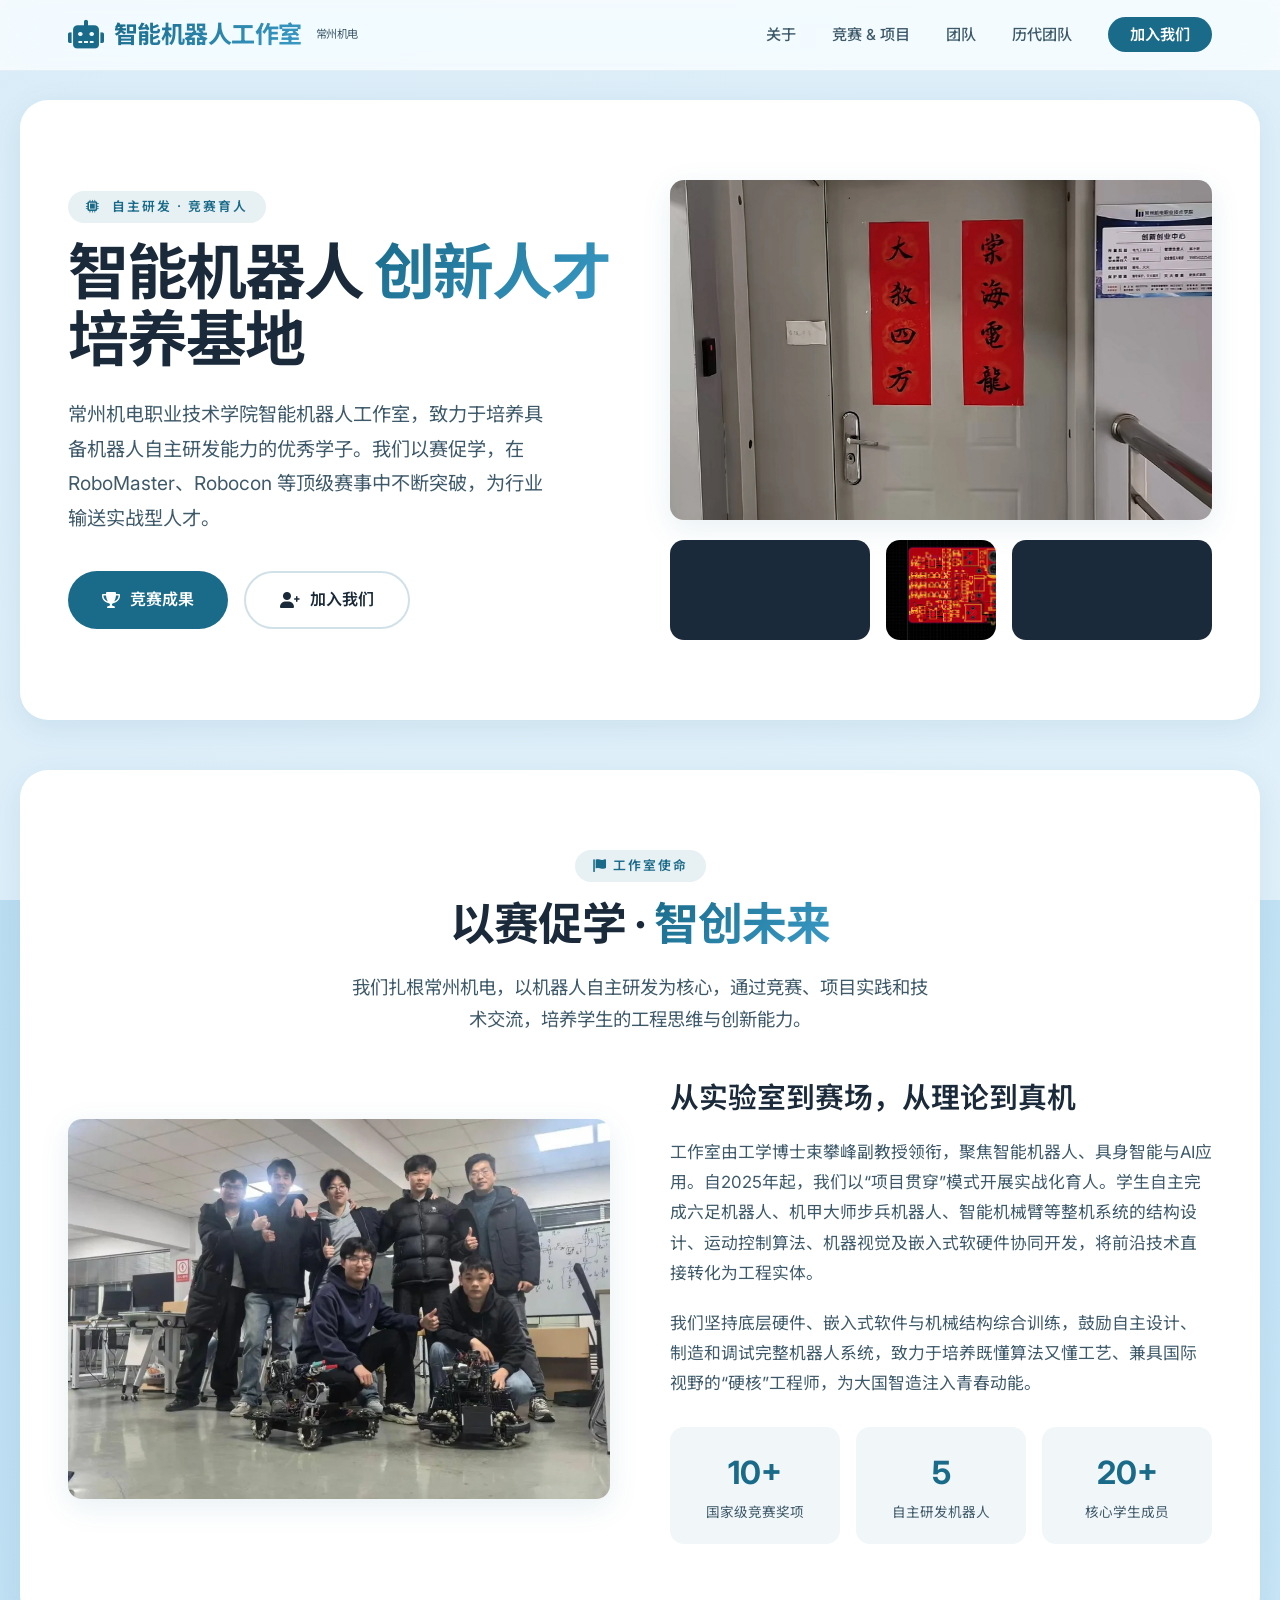
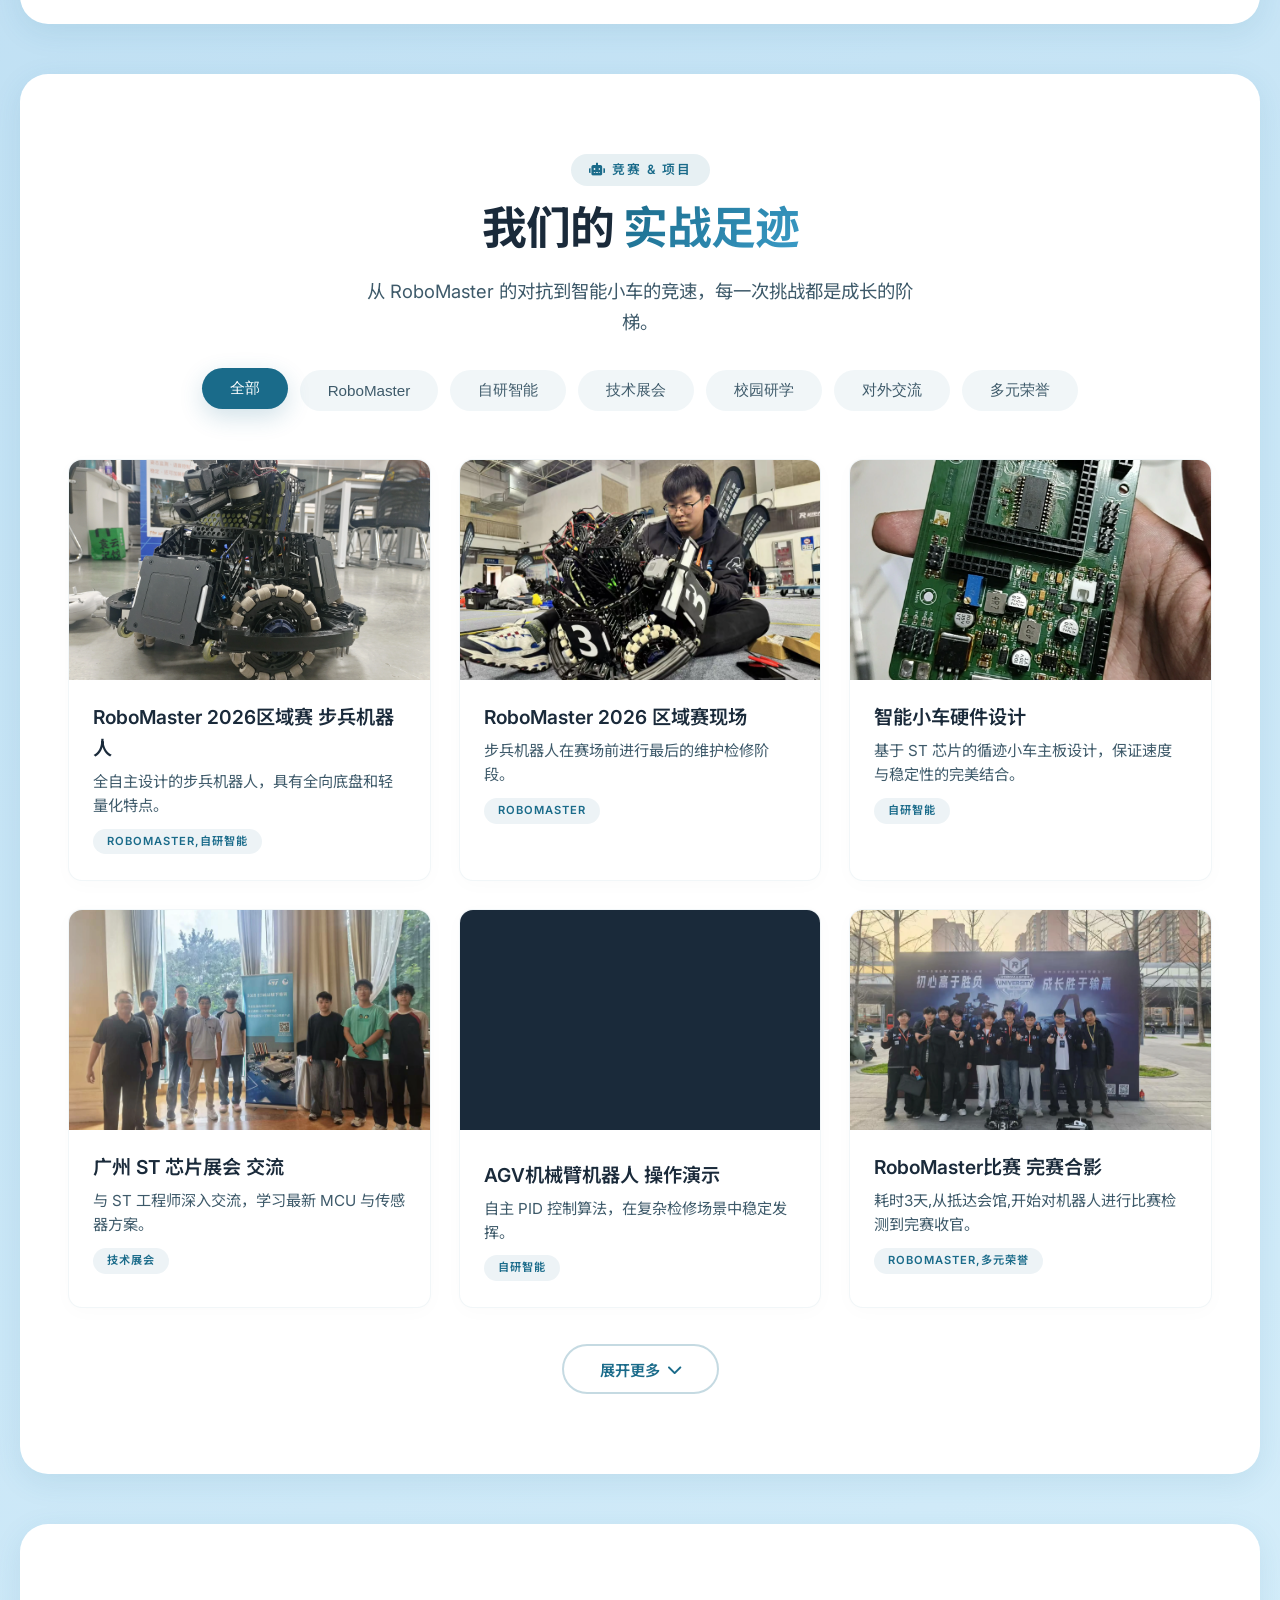
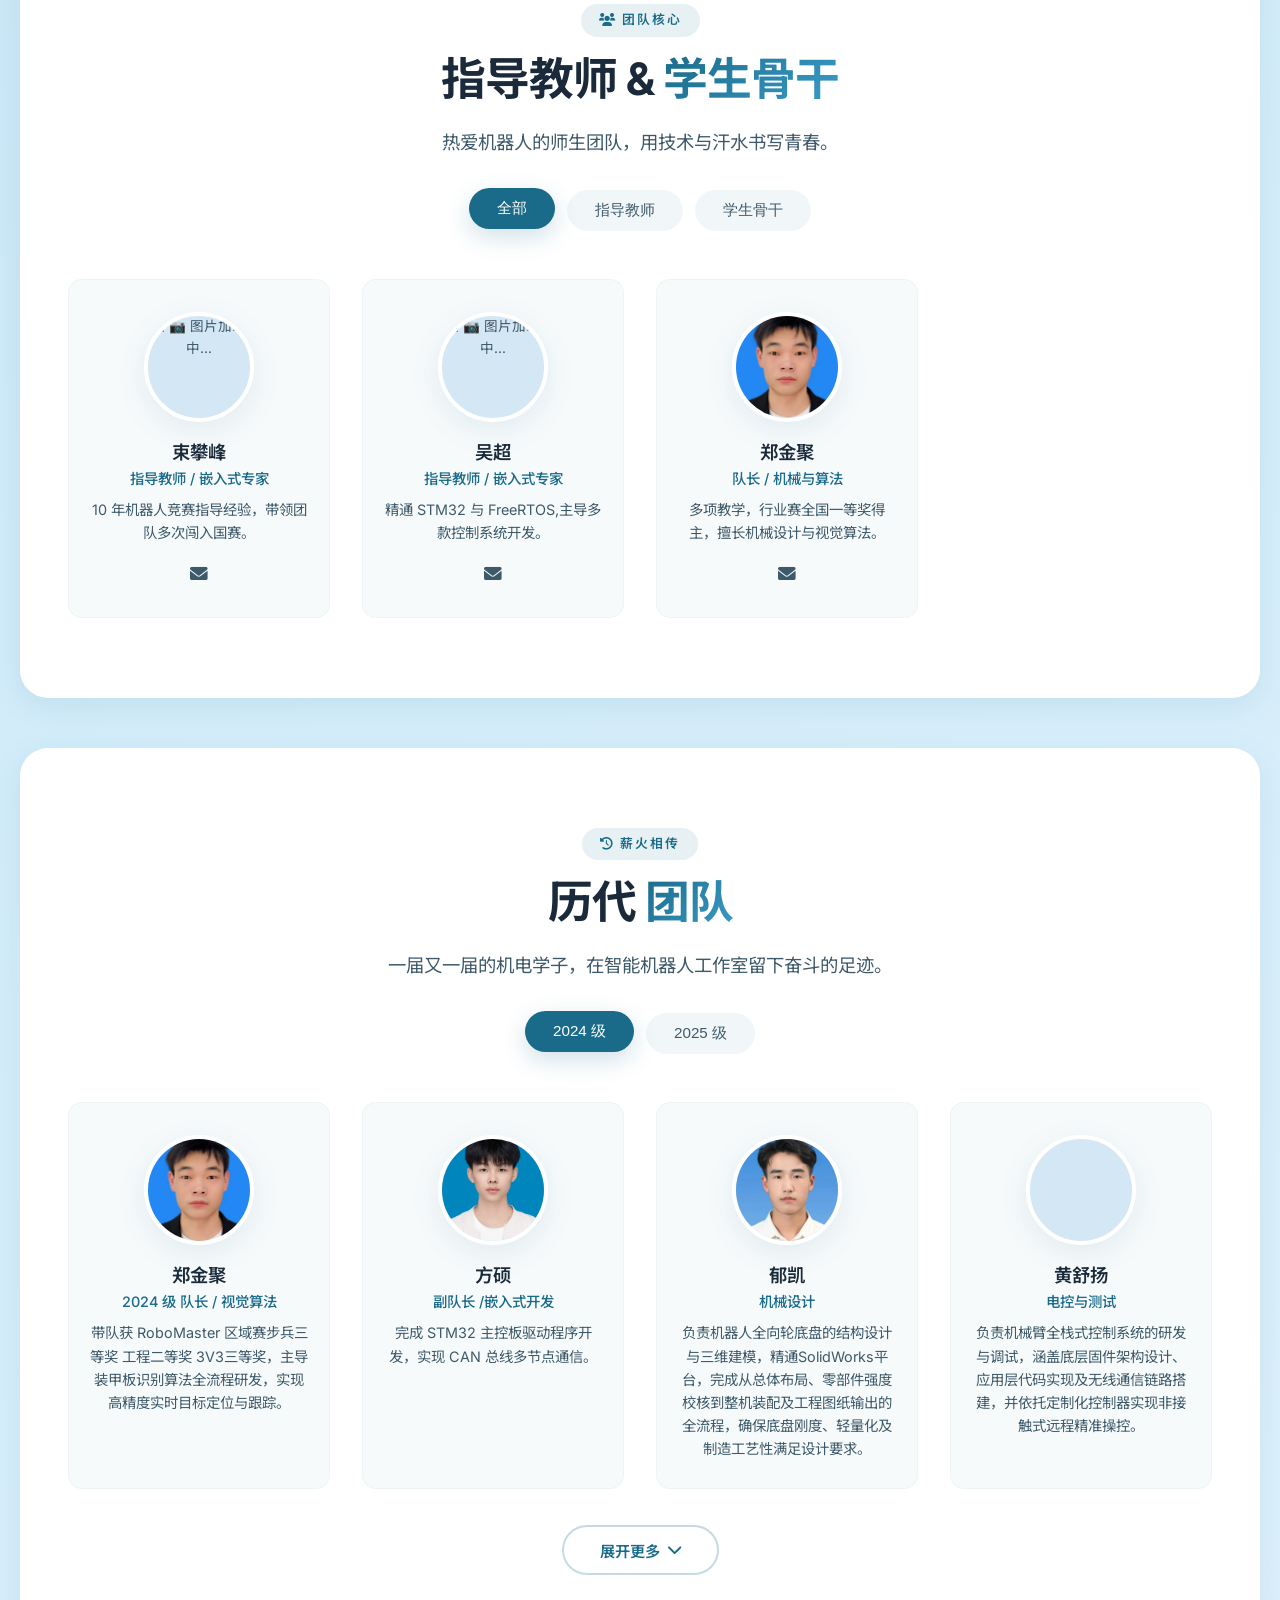
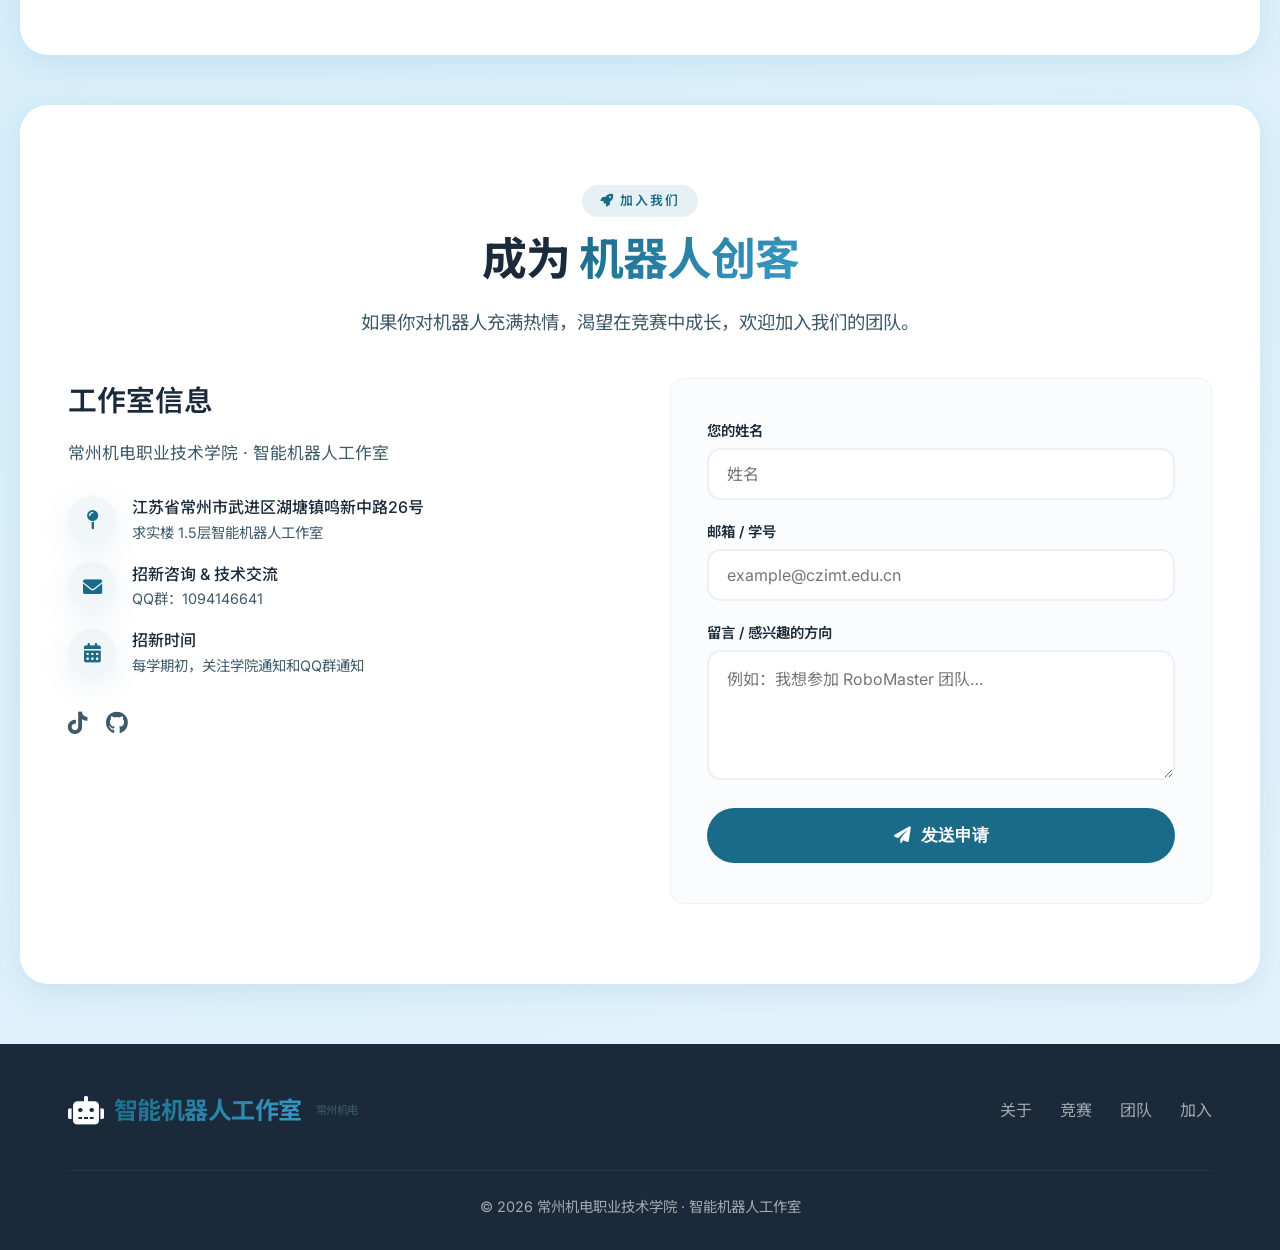
==== commit 4d0de299: "Add files via upload" ====
--- a/index.html
+++ b/index.html
@@ -693,6 +693,12 @@
                         <div class="role">机械设计</div>
                         <p class="bio">负责哨兵全形态机械结构的方案设计与实体搭建，涵盖多构型转换机构、承载框架及连接件的强度校核与关键尺寸优化，确保系统在极限工况下的结构刚性与承载安全性。</p>
                     </div>
+                    <div class="team-card">
+                        <img class="avatar" src="assets/images/PERSON/BYS.webp" alt="队员" />
+                        <h4>何文政</h4>
+                        <div class="role">CNC机加工</div>
+                        <p class="bio">负责全机械铝材自主加工工艺链，实现多构型转换机构、承载框架及连接件的强度校核过关。</p>
+                    </div>
                 </div>
             </div>
             <!-- 2025级 -->
@@ -785,6 +791,12 @@
                     <div class="team-card">
                         <img class="avatar" src="assets/images/PERSON/YHQ.webp" alt="队员" />
                         <h4>杨浩乾</h4>
+                        <div class="role">嵌入式软件负责人</div>
+                        <p class="bio">精通 STM32 与 FreeRTOS，主导多款机器人控制系统开发。</p>
+                    </div>
+                    <div class="team-card">
+                        <img class="avatar" src="assets/images/PERSON/CHH.webp" alt="队员" />
+                        <h4>崔弘浩</h4>
                         <div class="role">嵌入式软件负责人</div>
                         <p class="bio">精通 STM32 与 FreeRTOS，主导多款机器人控制系统开发。</p>
                     </div>
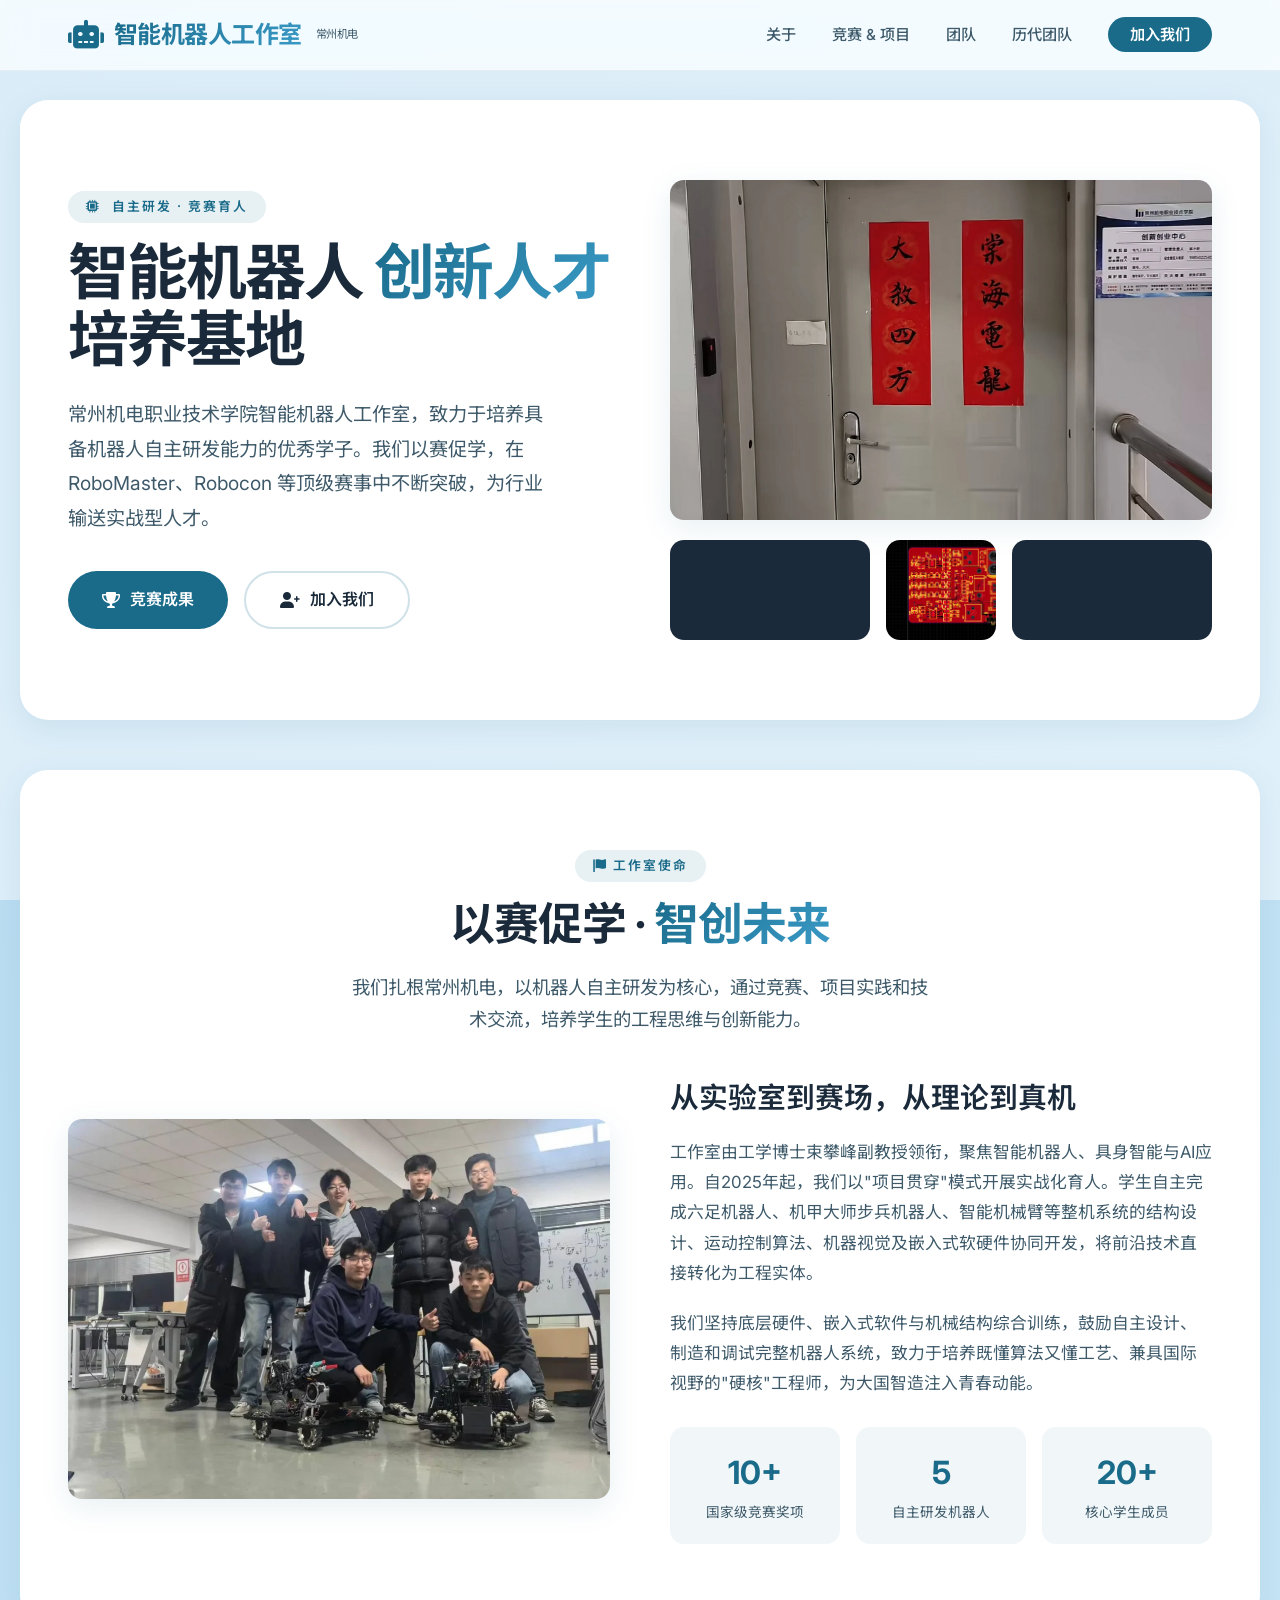
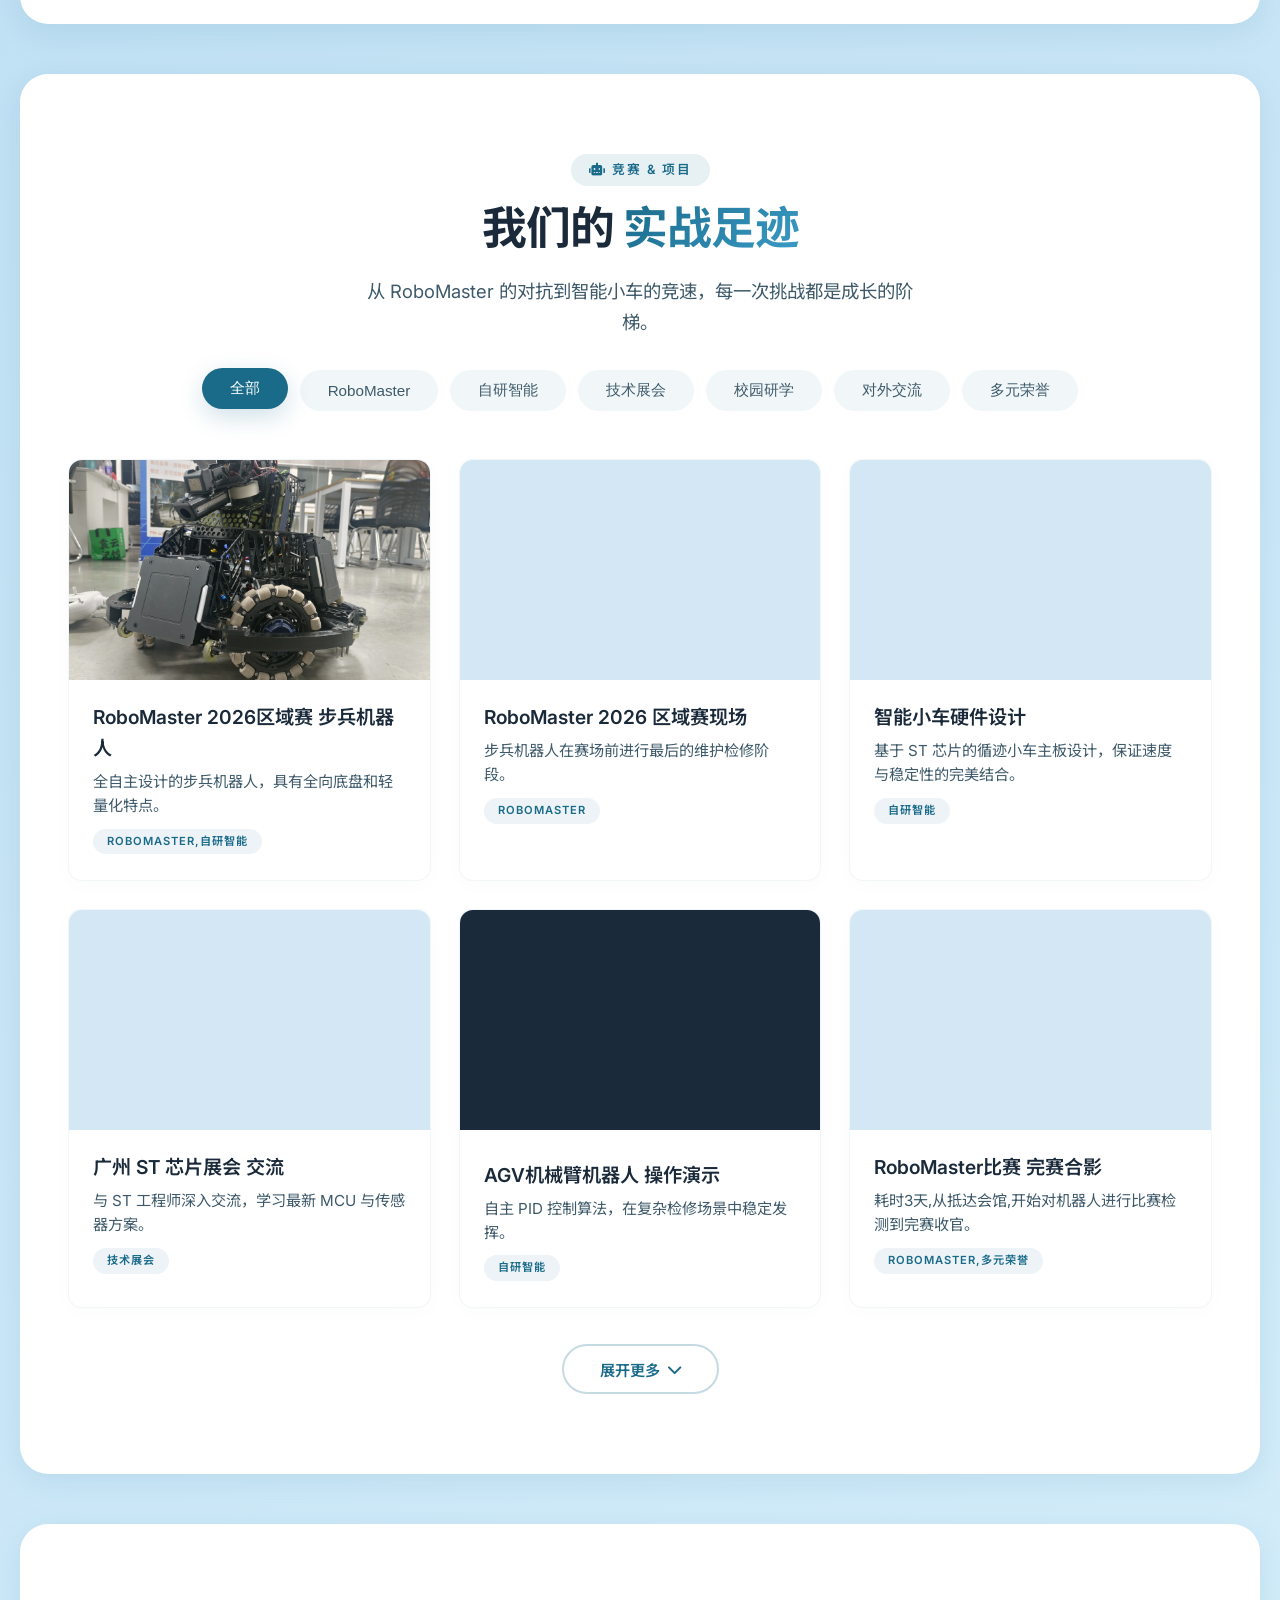
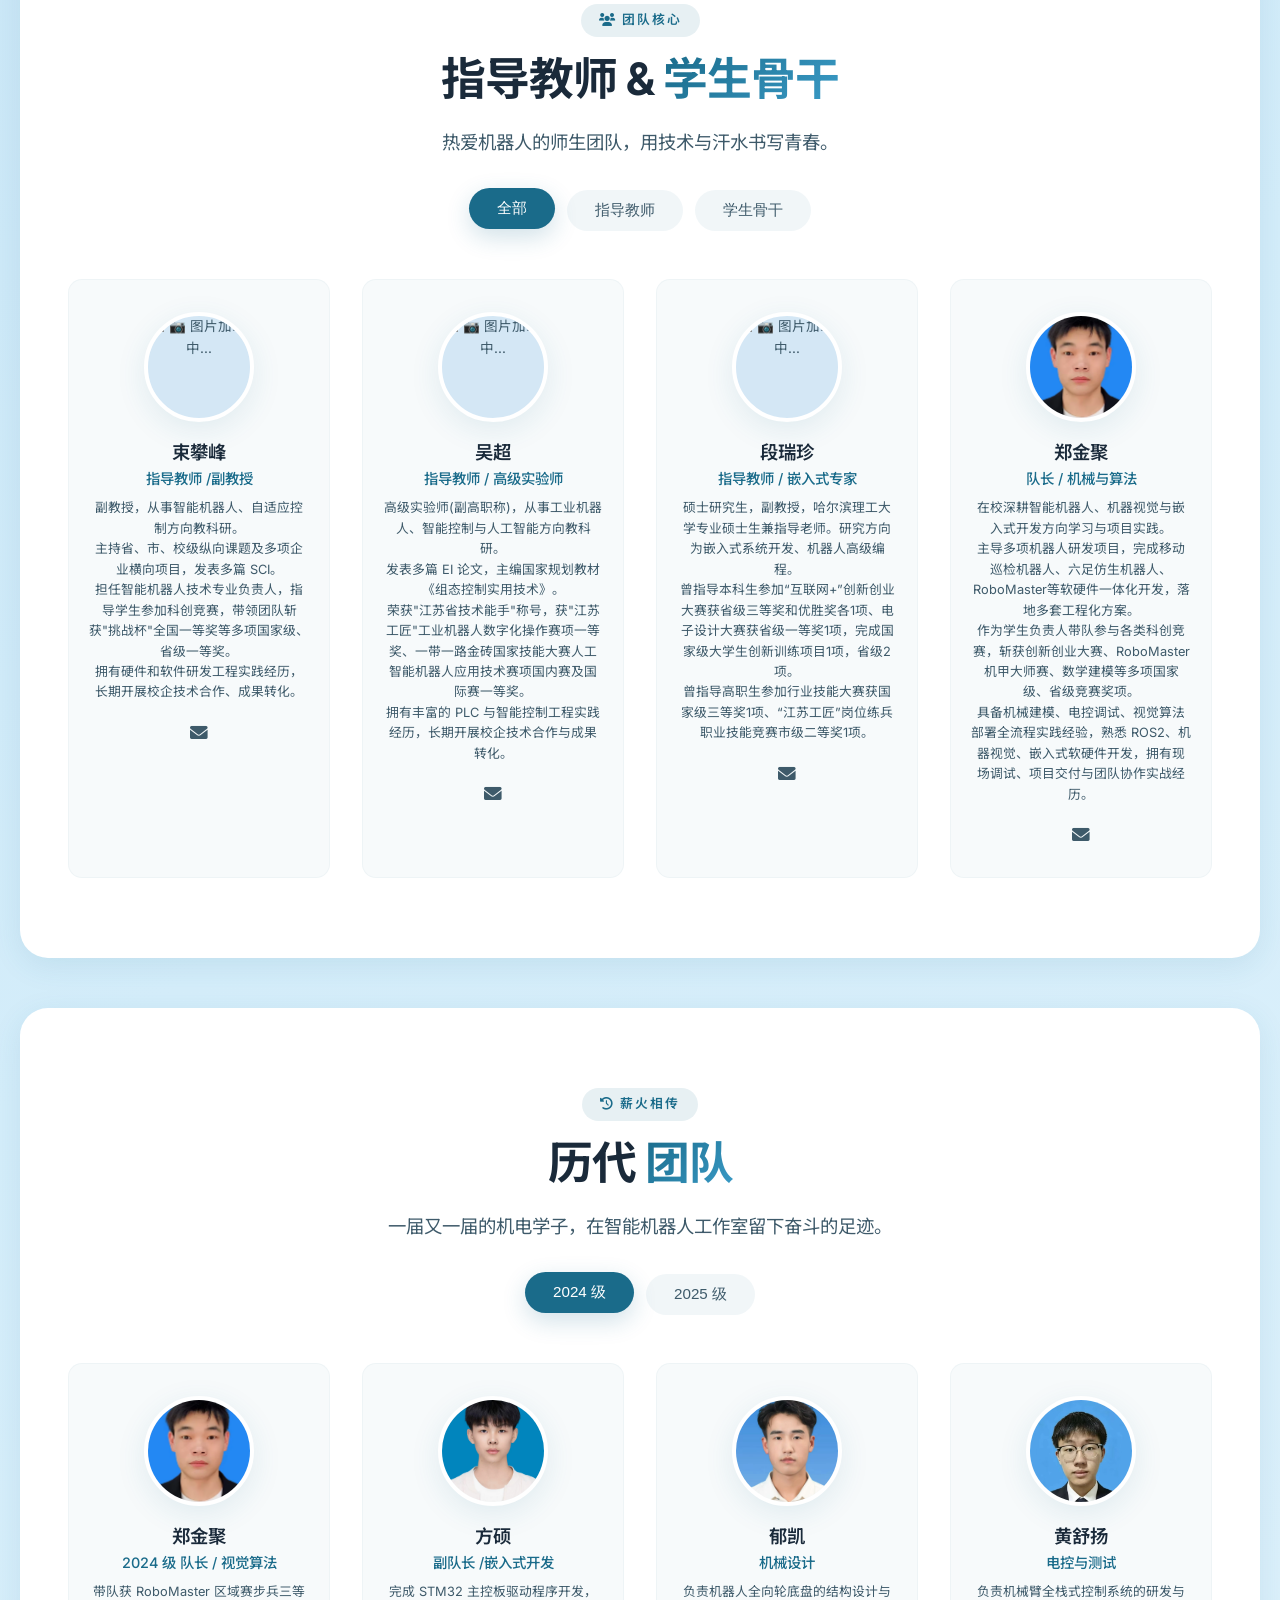
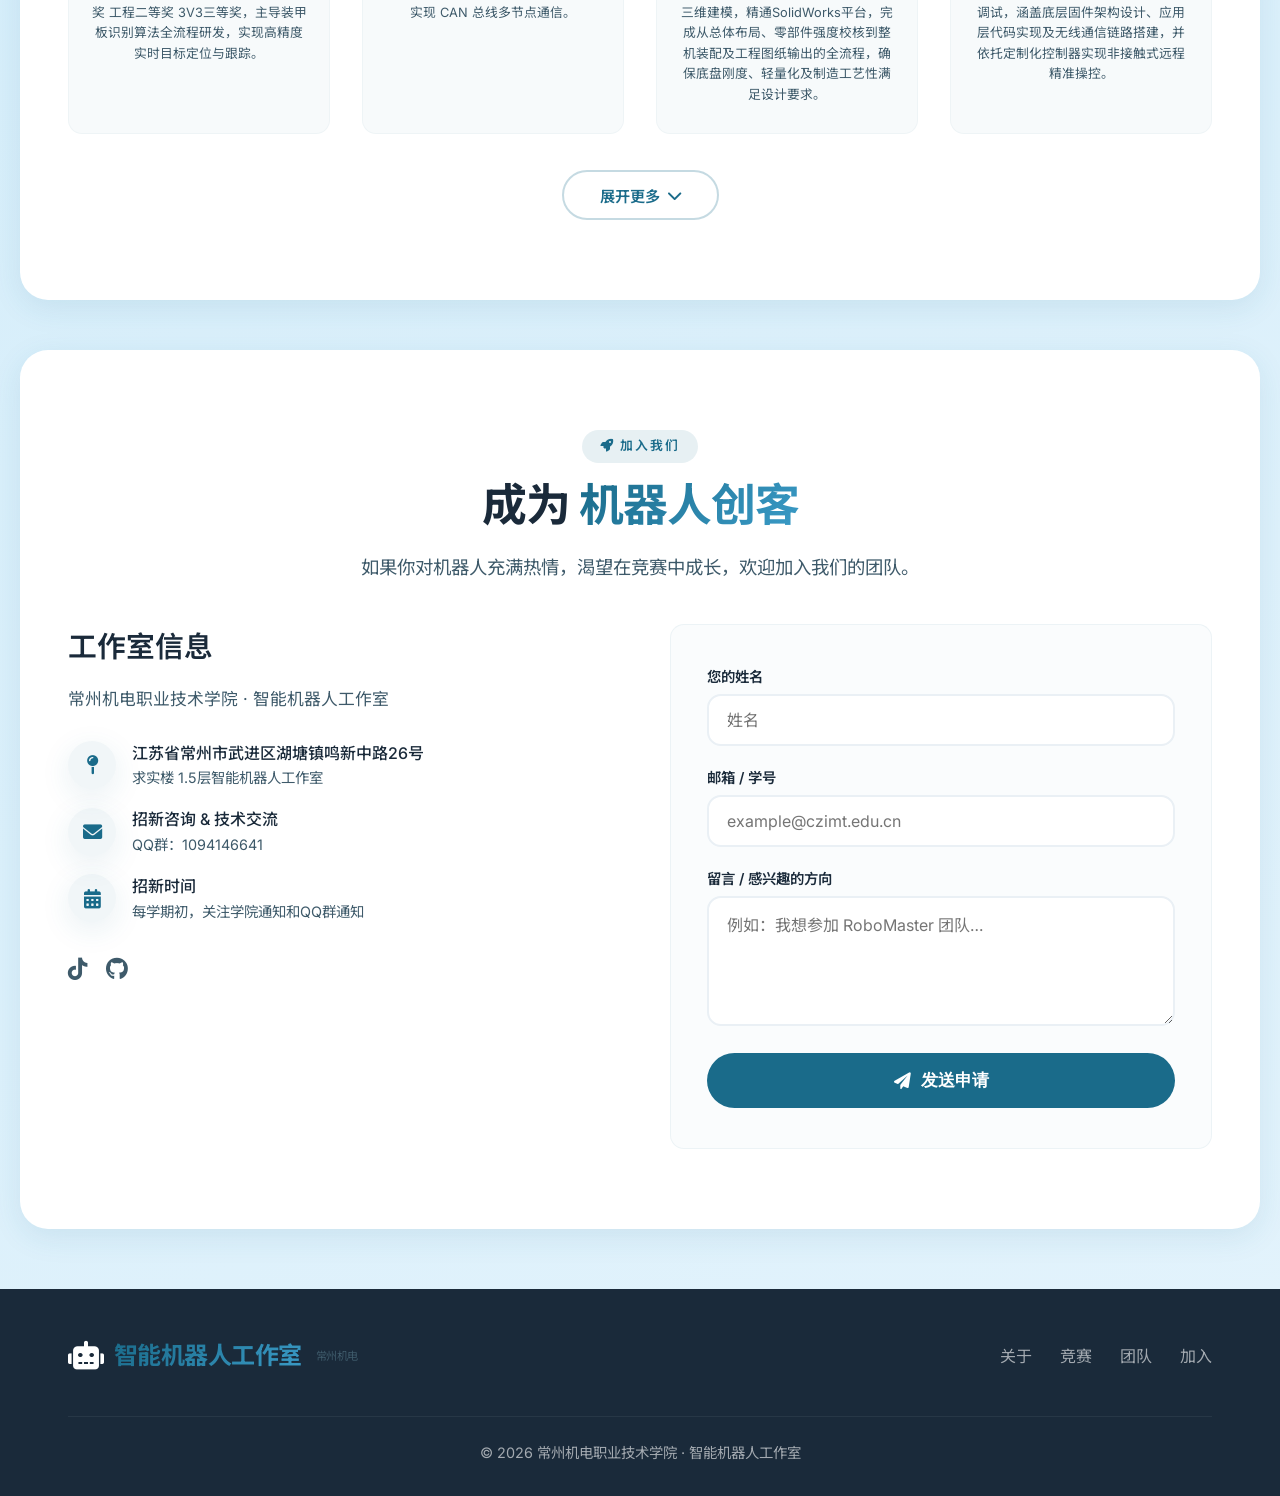
==== commit 8ba76e0c: "Add files via upload" ====
--- a/index.html
+++ b/index.html
@@ -102,7 +102,7 @@
         .team-card .avatar { width:110px; height:110px; border-radius:50%; object-fit:cover; margin:0 auto 16px; background:#d4e7f5; border:4px solid var(--bg-white); box-shadow:var(--shadow-sm); }
         .team-card h4 { font-size:1.15rem; font-weight:600; }
         .team-card .role { color:var(--primary); font-weight:500; font-size:0.9rem; }
-        .team-card .bio { color:var(--text-muted); font-size:0.9rem; margin-top:8px; }
+        .team-card .bio { color:var(--text-muted); font-size:0.8rem; margin-top:8px; }
         .team-social { display:flex; justify-content:center; gap:14px; margin-top:16px; }
         .team-social a { color:var(--text-muted); transition:var(--transition); font-size:1.1rem; }
         .team-social a:hover { color:var(--primary); transform:scale(1.1); }
@@ -172,7 +172,7 @@
             .team-card .avatar { width:80px; height:80px; }
             .team-card h4 { font-size:1rem; }
             .team-card .role { font-size:0.8rem; }
-            .team-card .bio { font-size:0.8rem; }
+            .team-card .bio { font-size:0.7rem; }
             .contact-info h3 { font-size:1.4rem; }
             .contact-item { gap:12px; }
             .contact-item i { width:40px; height:40px; font-size:1rem; }
@@ -305,10 +305,10 @@
                 <div class="about-text">
                     <h3>从实验室到赛场，从理论到真机</h3>
                     <p>
-                        工作室由工学博士束攀峰副教授领衔，聚焦智能机器人、具身智能与AI应用。自2025年起，我们以“项目贯穿”模式开展实战化育人。学生自主完成六足机器人、机甲大师步兵机器人、智能机械臂等整机系统的结构设计、运动控制算法、机器视觉及嵌入式软硬件协同开发，将前沿技术直接转化为工程实体。
+                        工作室由工学博士束攀峰副教授领衔，聚焦智能机器人、具身智能与AI应用。自2025年起，我们以"项目贯穿"模式开展实战化育人。学生自主完成六足机器人、机甲大师步兵机器人、智能机械臂等整机系统的结构设计、运动控制算法、机器视觉及嵌入式软硬件协同开发，将前沿技术直接转化为工程实体。
                     </p>
                     <p>
-                        我们坚持底层硬件、嵌入式软件与机械结构综合训练，鼓励自主设计、制造和调试完整机器人系统，致力于培养既懂算法又懂工艺、兼具国际视野的“硬核”工程师，为大国智造注入青春动能。
+                        我们坚持底层硬件、嵌入式软件与机械结构综合训练，鼓励自主设计、制造和调试完整机器人系统，致力于培养既懂算法又懂工艺、兼具国际视野的"硬核"工程师，为大国智造注入青春动能。
                     </p>
                     <div class="about-stats">
                         <div class="stat-item">
@@ -504,7 +504,7 @@
                 <div class="work-card card-folded">
                     <img class="media" src="assets/images/expo6.webp" alt="校际友谊赛" />
                     <div class="card-body">
-                        <h4>校内“棠海电龙”战队招新</h4>
+                        <h4>校内"棠海电龙"战队招新</h4>
                         <p>在学校内部组织大规模招新活动，旨在保持队伍传承，激发同学们对机器人的热情。</p>
                         <span class="tag">校园研学</span>
                     </div>
@@ -561,8 +561,8 @@
                 <div class="work-card card-folded">
                     <img class="media" src="assets/images/expo13.webp" alt="省级优秀创新团队" />
                     <div class="card-body">
-                        <h4>“文明互鉴·智汇中意”意大利大学生短期研学活动</h4>
-                        <p>“文明互鉴·智汇中意”意大利大学生短期研学活动在智能机器人工作室开展文化交流与实践体验，促进中意青年在智能技术领域的技能共享与人文互通。</p>
+                        <h4>"文明互鉴·智汇中意"意大利大学生短期研学活动</h4>
+                        <p>"文明互鉴·智汇中意"意大利大学生短期研学活动在智能机器人工作室开展文化交流与实践体验，促进中意青年在智能技术领域的技能共享与人文互通。</p>
                         <span class="tag">校园研学,对外交流</span>
                     </div>
                 </div>
@@ -601,8 +601,8 @@
                 <div class="team-card" data-team="teacher">
                     <img class="avatar" src="assets/images/PERSON/SPF.webp" alt="束博士" />
                     <h4>束攀峰</h4>
-                    <div class="role">指导教师 / 嵌入式专家</div>
-                    <p class="bio">10 年机器人竞赛指导经验，带领团队多次闯入国赛。</p>
+                    <div class="role">指导教师 /副教授</div>
+                    <p class="bio">副教授，从事智能机器人、自适应控制方向教科研。<br>主持省、市、校级纵向课题及多项企业横向项目，发表多篇 SCI。<br>担任智能机器人技术专业负责人，指导学生参加科创竞赛，带领团队斩获"挑战杯"全国一等奖等多项国家级、省级一等奖。<br>拥有硬件和软件研发工程实践经历，长期开展校企技术合作、成果转化。</p>
                     <div class="team-social">
                         <a href="#" title="365957496@QQ.com"><i class="fas fa-envelope"></i></a>
                     </div>
@@ -610,8 +610,17 @@
                 <div class="team-card" data-team="teacher">
                     <img class="avatar" src="assets/images/PERSON/WC.webp" alt="吴老师" />
                     <h4>吴超</h4>
+                    <div class="role">指导教师 / 高级实验师</div>
+                    <p class="bio">高级实验师(副高职称)，从事工业机器人、智能控制与人工智能方向教科研。<br>发表多篇 EI 论文，主编国家规划教材《组态控制实用技术》。<br>荣获"江苏省技术能手"称号，获"江苏工匠"工业机器人数字化操作赛项一等奖、一带一路金砖国家技能大赛人工智能机器人应用技术赛项国内赛及国际赛一等奖。<br>拥有丰富的 PLC 与智能控制工程实践经历，长期开展校企技术合作与成果转化。</p>
+                    <div class="team-social">
+                        <a href="#" title="420305735@QQ.com"><i class="fas fa-envelope"></i></a>
+                    </div>
+                </div>
+                <div class="team-card" data-team="teacher">
+                    <img class="avatar" src="assets/images/PERSON/DRZ.webp" alt="段老师" />
+                    <h4>段瑞珍</h4>
                     <div class="role">指导教师 / 嵌入式专家</div>
-                    <p class="bio">精通 STM32 与 FreeRTOS,主导多款控制系统开发。</p>
+                    <p class="bio">硕士研究生，副教授，哈尔滨理工大学专业硕士生兼指导老师。研究方向为嵌入式系统开发、机器人高级编程。<br>曾指导本科生参加“互联网+”创新创业大赛获省级三等奖和优胜奖各1项、电子设计大赛获省级一等奖1项，完成国家级大学生创新训练项目1项，省级2项。<br>曾指导高职生参加行业技能大赛获国家级三等奖1项、“江苏工匠”岗位练兵职业技能竞赛市级二等奖1项。</p>
                     <div class="team-social">
                         <a href="#" title="420305735@QQ.com"><i class="fas fa-envelope"></i></a>
                     </div>
@@ -620,7 +629,7 @@
                     <img class="avatar" src="assets/images/PERSON/ZJJ.webp" alt="郑金聚" />
                     <h4>郑金聚</h4>
                     <div class="role">队长 / 机械与算法</div>
-                    <p class="bio">多项教学，行业赛全国一等奖得主，擅长机械设计与视觉算法。</p>
+                    <p class="bio">在校深耕智能机器人、机器视觉与嵌入式开发方向学习与项目实践。<br>主导多项机器人研发项目，完成移动巡检机器人、六足仿生机器人、RoboMaster等软硬件一体化开发，落地多套工程化方案。<br>作为学生负责人带队参与各类科创竞赛，斩获创新创业大赛、RoboMaster机甲大师赛、数学建模等多项国家级、省级竞赛奖项。<br>具备机械建模、电控调试、视觉算法部署全流程实践经验，熟悉 ROS2、机器视觉、嵌入式软硬件开发，拥有现场调试、项目交付与团队协作实战经历。</p>
                     <div class="team-social">
                         <a href="#" title="1458374880@QQ.com"><i class="fas fa-envelope"></i></a>
                     </div>
@@ -694,7 +703,7 @@
                         <p class="bio">负责哨兵全形态机械结构的方案设计与实体搭建，涵盖多构型转换机构、承载框架及连接件的强度校核与关键尺寸优化，确保系统在极限工况下的结构刚性与承载安全性。</p>
                     </div>
                     <div class="team-card">
-                        <img class="avatar" src="assets/images/PERSON/BYS.webp" alt="队员" />
+                        <img class="avatar" src="assets/images/PERSON/HWZ.webp" alt="队员" />
                         <h4>何文政</h4>
                         <div class="role">CNC机加工</div>
                         <p class="bio">负责全机械铝材自主加工工艺链，实现多构型转换机构、承载框架及连接件的强度校核过关。</p>
@@ -708,97 +717,91 @@
                         <img class="avatar" src="assets/images/PERSON/ZJC.webp" alt="队长" />
                         <h4>周俊成</h4>
                         <div class="role">2025 级队长 / 机械与算法</div>
-                        <p class="bio">擅长机械装配与视觉算法</p>
+                        <p class="bio">统筹团队技术规划与项目管理，擅长机械结构设计、装配与视觉算法开发。</p>
                     </div>
                     <div class="team-card">
                         <img class="avatar" src="assets/images/PERSON/LSX.webp" alt="队员" />
                         <h4>刘世勋</h4>
-                        <div class="role">嵌入式软件负责人</div>
-                        <p class="bio">精通 STM32 与 FreeRTOS，主导多款机器人控制系统开发。</p>
+                        <div class="role">嵌入式软硬件负责人</div>
+                        <p class="bio">主导嵌入式软硬件方案选型与系统架构，构建机器人主控平台与多传感器融合系统。</p>
                     </div>
                     <div class="team-card">
                         <img class="avatar" src="assets/images/PERSON/YZH.webp" alt="队员" />
                         <h4>俞哲浩</h4>
-                        <div class="role">电路与硬件设计</div>
-                        <p class="bio">擅长 PCB 设计与传感器融合，为机器人提供稳定的硬件基础。</p>
+                        <div class="role">嵌入式开发</div>
+                        <p class="bio">专注嵌入式实时系统开发，擅长外设驱动编写与多传感器数据融合处理。</p>
                     </div>
                      <div class="team-card">
                         <img class="avatar" src="assets/images/PERSON/ZJH.webp" alt="队员" />
                         <h4>赵锦鸿</h4>
-                        <div class="role">嵌入式软件负责人</div>
-                        <p class="bio">精通 STM32 与 FreeRTOS，主导多款机器人控制系统开发。</p>
+                        <div class="role">视觉算法设计</div>
+                        <p class="bio">专注计算机视觉与图像识别，负责机器人视觉感知系统的开发与调优。</p>
                     </div>
                     <div class="team-card">
                         <img class="avatar" src="assets/images/PERSON/WJR.webp" alt="队员" />
                         <h4>魏锦润</h4>
-                        <div class="role">算法与仿真</div>
-                        <p class="bio">负责运动控制算法仿真，在 Gazebo 中完成全地形步态模拟。</p>
+                        <div class="role">电路与硬件设计，嵌入式开发</div>
+                        <p class="bio">负责机器人电路原理图与 PCB 设计，同时深耕嵌入式底层驱动与 HAL 硬件抽象层开发。</p>
                     </div>
                     <div class="team-card">
                         <img class="avatar" src="assets/images/PERSON/WCX.webp" alt="队员" />
                         <h4>王辰锡</h4>
-                        <div class="role">嵌入式软件负责人</div>
-                        <p class="bio">精通 STM32 与 FreeRTOS，主导多款机器人控制系统开发。</p>
+                        <div class="role">视觉算法优化</div>
+                        <p class="bio">专注视觉算法性能优化与模型部署，提升机器人实时感知与目标识别能力。</p>
                     </div>
                     <div class="team-card">
                         <img class="avatar" src="assets/images/PERSON/HSH.webp" alt="队员" />
                         <h4>韩思慧</h4>
-                        <div class="role">嵌入式软件负责人</div>
-                        <p class="bio">精通 STM32 与 FreeRTOS，主导多款机器人控制系统开发。</p>
+                        <div class="role">电路与硬件设计</div>
+                        <p class="bio">负责电路原理图与 PCB 设计，为机器人系统提供稳定可靠的硬件基础。</p>
                     </div>
                     <div class="team-card">
                         <img class="avatar" src="assets/images/PERSON/FZY.webp" alt="队员" />
                         <h4>方正洋</h4>
-                        <div class="role">嵌入式软件负责人</div>
-                        <p class="bio">精通 STM32 与 FreeRTOS，主导多款机器人控制系统开发。</p>
+                        <div class="role">机械装配设计</div>
+                        <p class="bio">擅长机械结构建模与装配工艺设计，负责机器人整机结构与传动系统搭建。</p>
                     </div>
                     <div class="team-card">
                         <img class="avatar" src="assets/images/PERSON/JAD.webp" alt="队员" />
                         <h4>蒋安东</h4>
                         <div class="role">嵌入式软件负责人</div>
-                        <p class="bio">精通 STM32 与 FreeRTOS，主导多款机器人控制系统开发。</p>
+                        <p class="bio">负责嵌入式软件架构设计，基于 RTOS 构建机器人实时任务调度与状态机系统。</p>
                     </div>
                     <div class="team-card">
                         <img class="avatar" src="assets/images/PERSON/YHQ.webp" alt="队员" />
                         <h4>杨浩乾</h4>
-                        <div class="role">嵌入式软件负责人</div>
-                        <p class="bio">精通 STM32 与 FreeRTOS，主导多款机器人控制系统开发。</p>
+                        <div class="role">机械装配设计</div>
+                        <p class="bio">专注机器人结构方案设计与精密装配，保障运动机构的可靠性与稳定性。</p>
                     </div>
                     <div class="team-card">
                         <img class="avatar" src="assets/images/PERSON/CZQ.webp" alt="队员" />
                         <h4>陈子谦</h4>
-                        <div class="role">嵌入式软件负责人</div>
-                        <p class="bio">精通 STM32 与 FreeRTOS，主导多款机器人控制系统开发。</p>
+                        <div class="role">机械装配设计</div>
+                        <p class="bio">负责机械结构设计与模块化装配，确保机器人各机构精准配合与高效运行。</p>
                     </div>
                     <div class="team-card">
                         <img class="avatar" src="assets/images/PERSON/SYC.webp" alt="队员" />
                         <h4>司誉城</h4>
-                        <div class="role">嵌入式软件负责人</div>
-                        <p class="bio">精通 STM32 与 FreeRTOS，主导多款机器人控制系统开发。</p>
+                        <div class="role">机械装配设计</div>
+                        <p class="bio">擅长结构仿真与装配调试，在 SolidWorks 中完成整机建模与干涉检查。</p>
                     </div>
                     <div class="team-card">
                         <img class="avatar" src="assets/images/PERSON/TGF.webp" alt="队员" />
                         <h4>唐高峰</h4>
-                        <div class="role">嵌入式软件负责人</div>
-                        <p class="bio">精通 STM32 与 FreeRTOS，主导多款机器人控制系统开发。</p>
+                        <div class="role">嵌入式开发</div>
+                        <p class="bio">擅长电机 FOC 控制与底层驱动开发，实现机器人高精度运动控制与力矩输出。</p>
                     </div>
                     <div class="team-card">
                         <img class="avatar" src="assets/images/PERSON/ZMT.webp" alt="队员" />
                         <h4>赵梦涛</h4>
-                        <div class="role">嵌入式软件负责人</div>
-                        <p class="bio">精通 STM32 与 FreeRTOS，主导多款机器人控制系统开发。</p>
-                    </div>
-                    <div class="team-card">
-                        <img class="avatar" src="assets/images/PERSON/YHQ.webp" alt="队员" />
-                        <h4>杨浩乾</h4>
-                        <div class="role">嵌入式软件负责人</div>
-                        <p class="bio">精通 STM32 与 FreeRTOS，主导多款机器人控制系统开发。</p>
+                        <div class="role">嵌入式开发</div>
+                        <p class="bio">专注嵌入式通信协议栈与实时数据传输，实现机器人多模块高效协同与远程遥测。</p>
                     </div>
                     <div class="team-card">
                         <img class="avatar" src="assets/images/PERSON/CHH.webp" alt="队员" />
                         <h4>崔弘浩</h4>
-                        <div class="role">嵌入式软件负责人</div>
-                        <p class="bio">精通 STM32 与 FreeRTOS，主导多款机器人控制系统开发。</p>
+                        <div class="role">机械装配设计</div>
+                        <p class="bio">专注机械结构创新设计与精密装配，为机器人提供稳固可靠的硬件骨架。</p>
                     </div>
                 </div>
             </div>
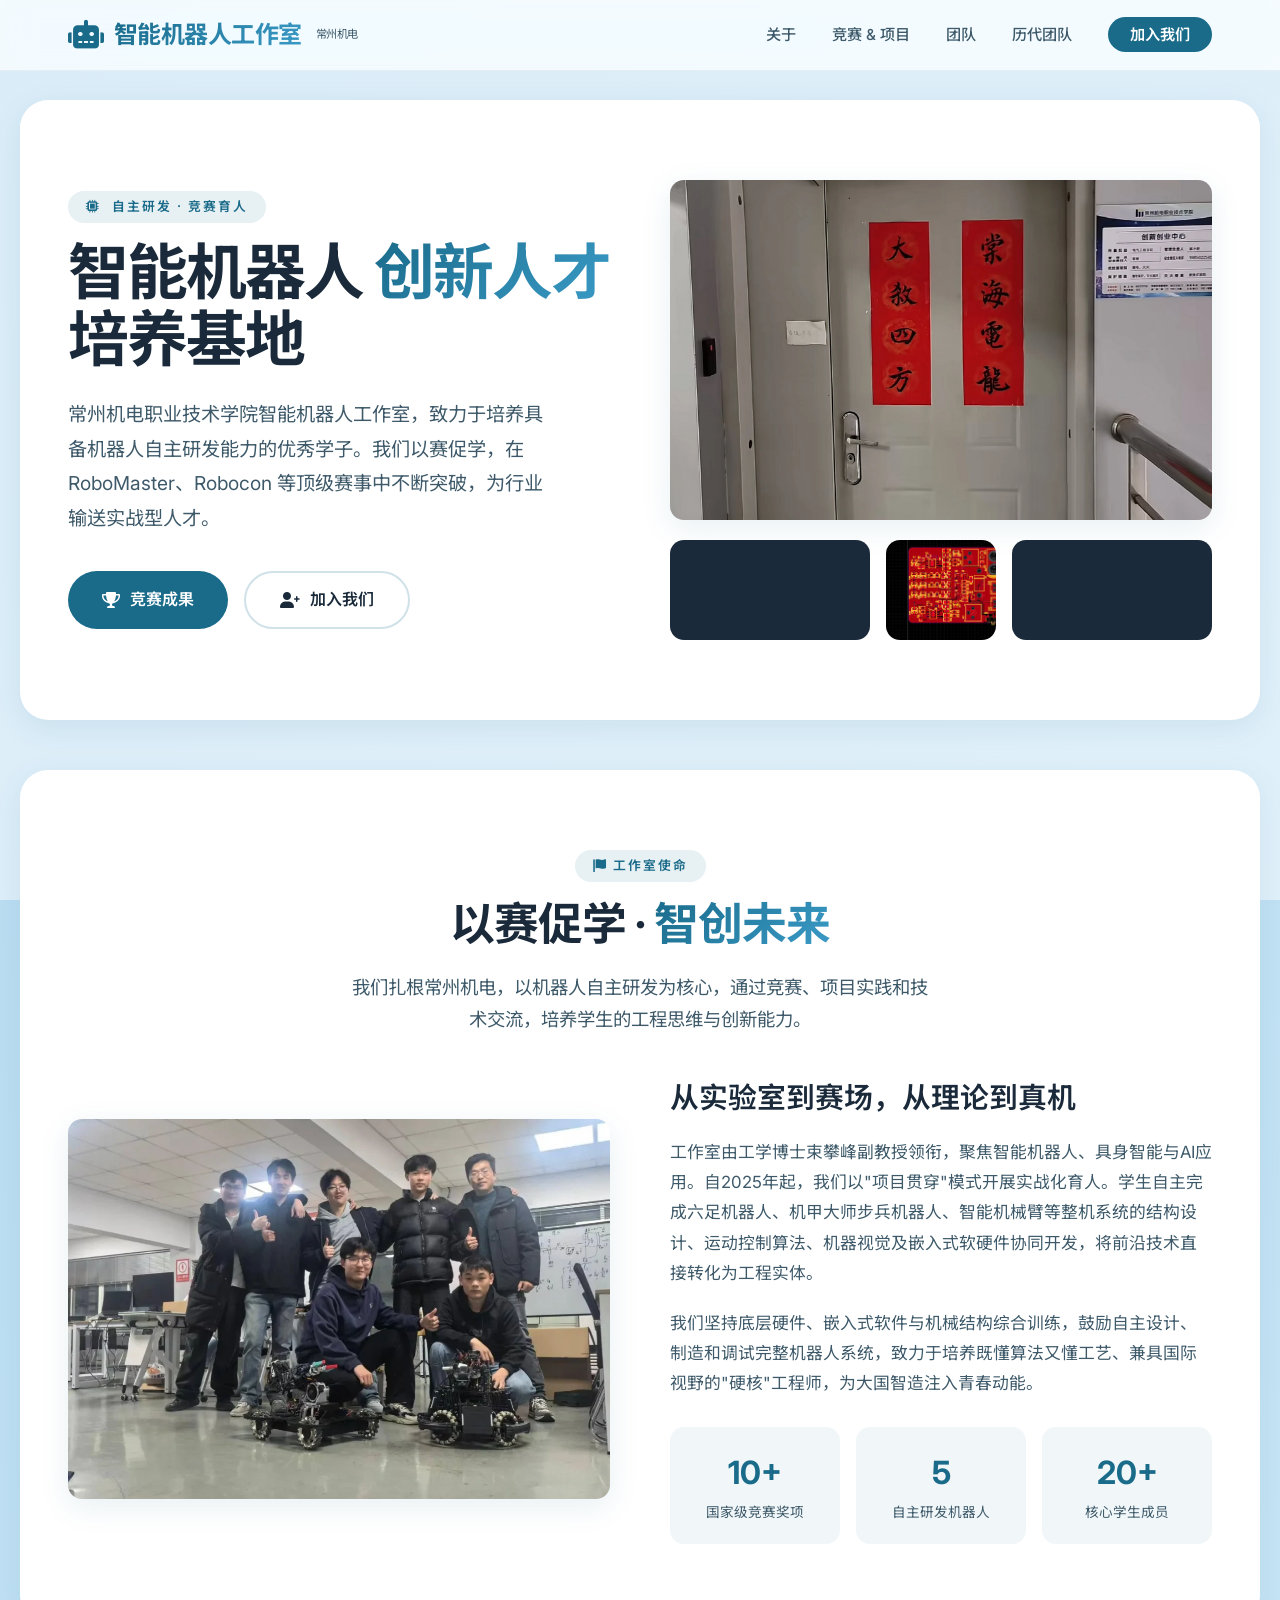
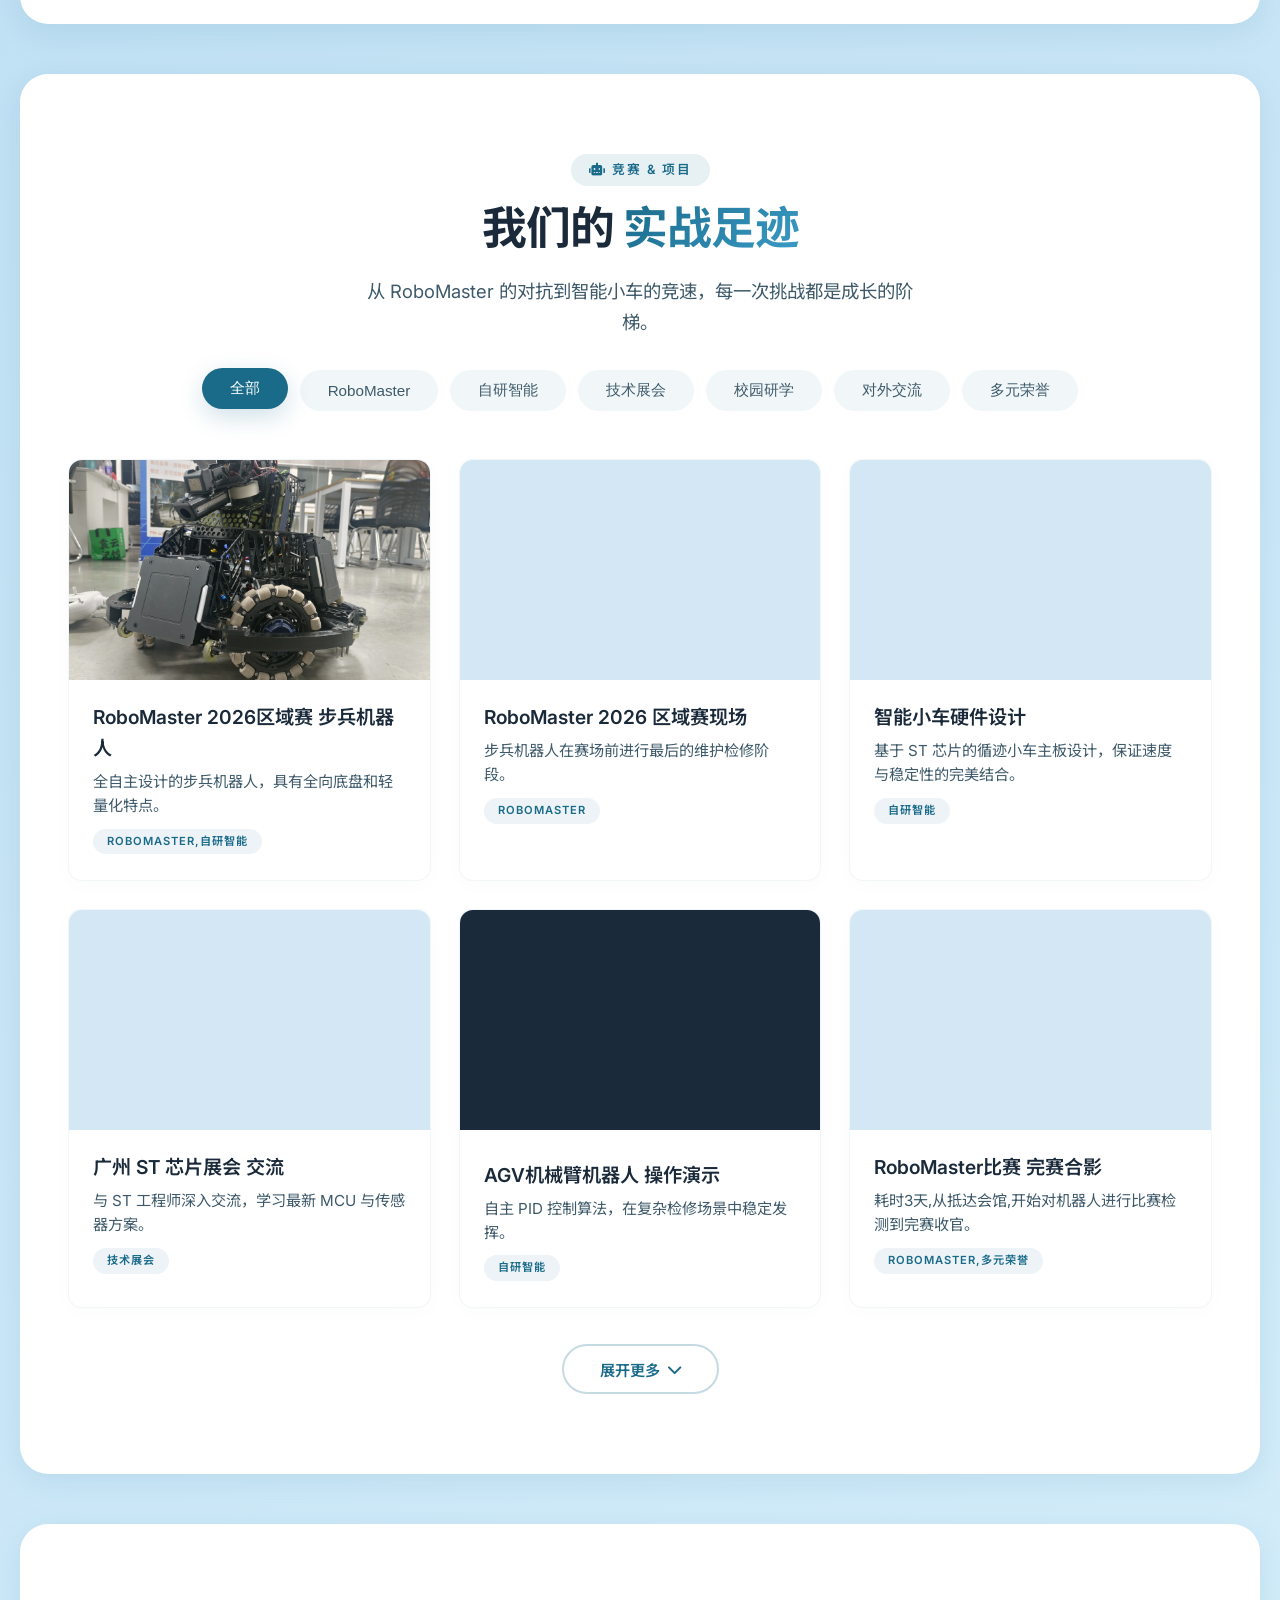
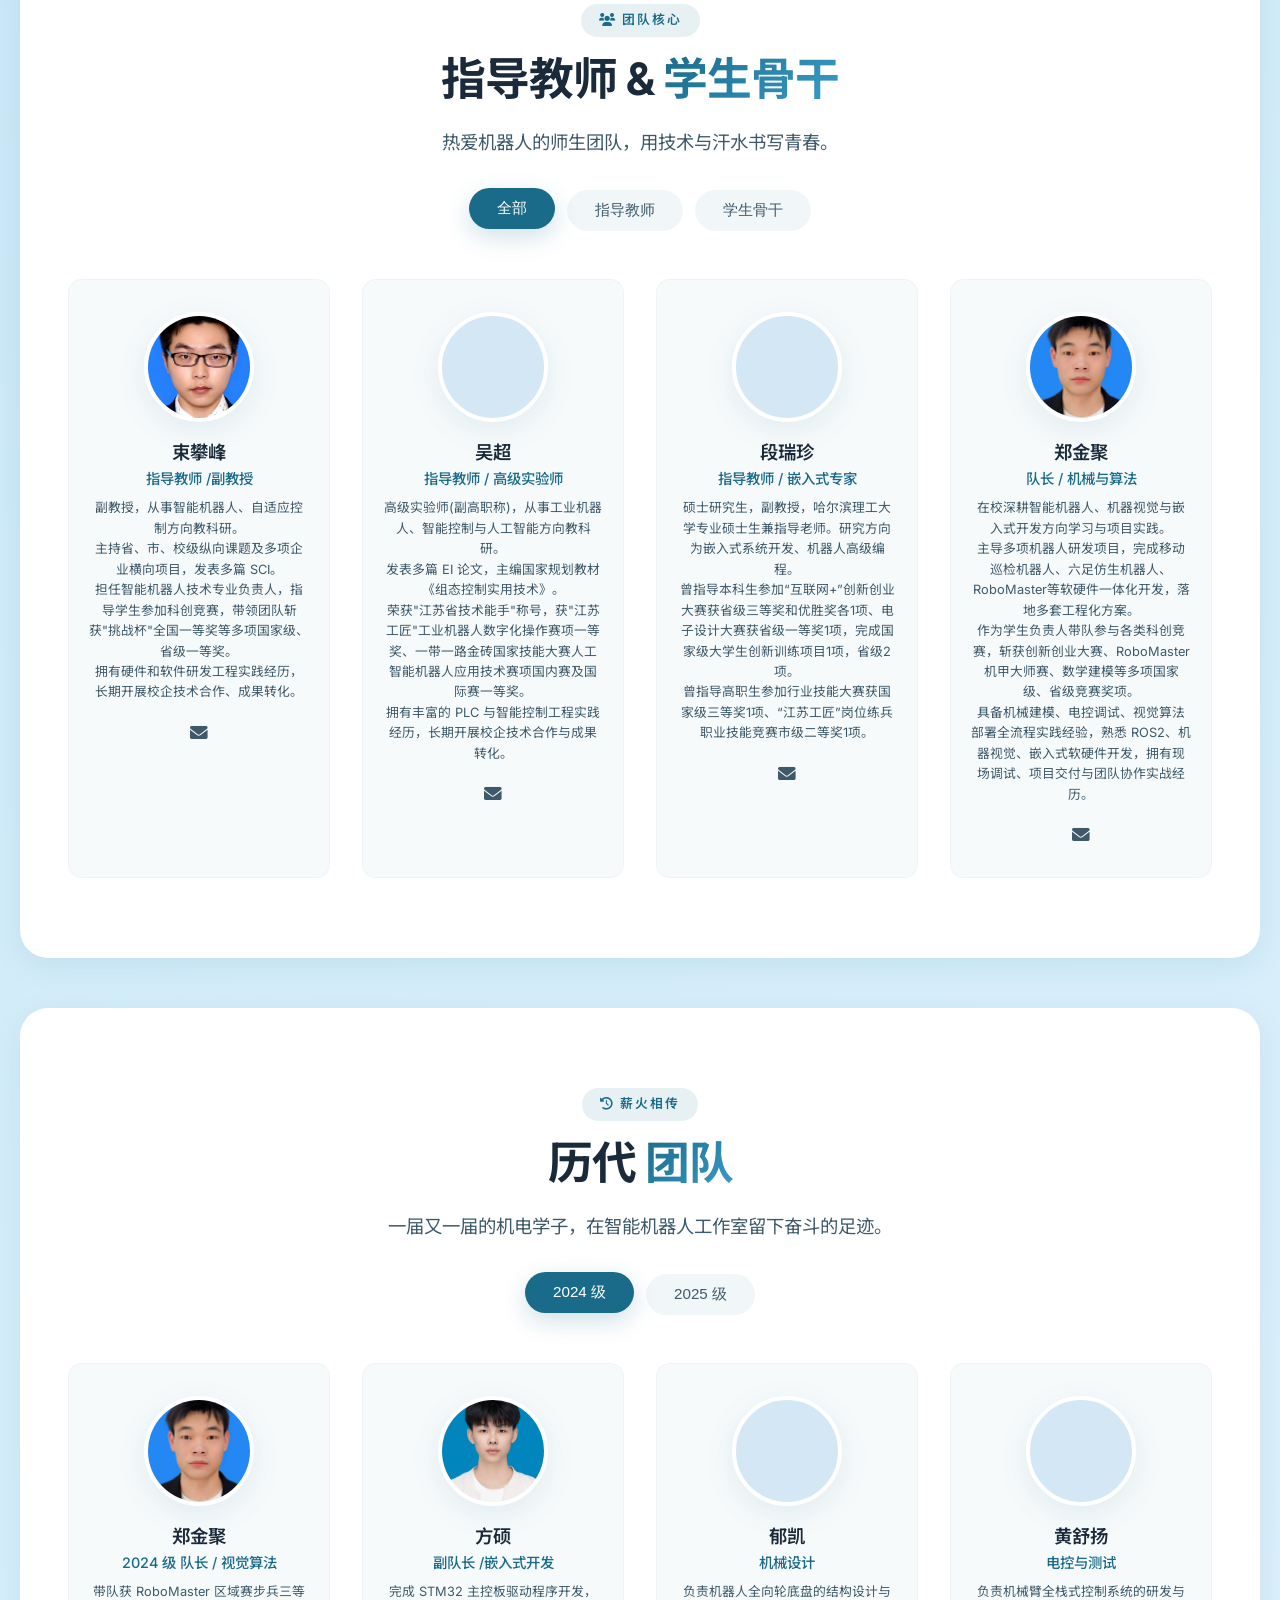
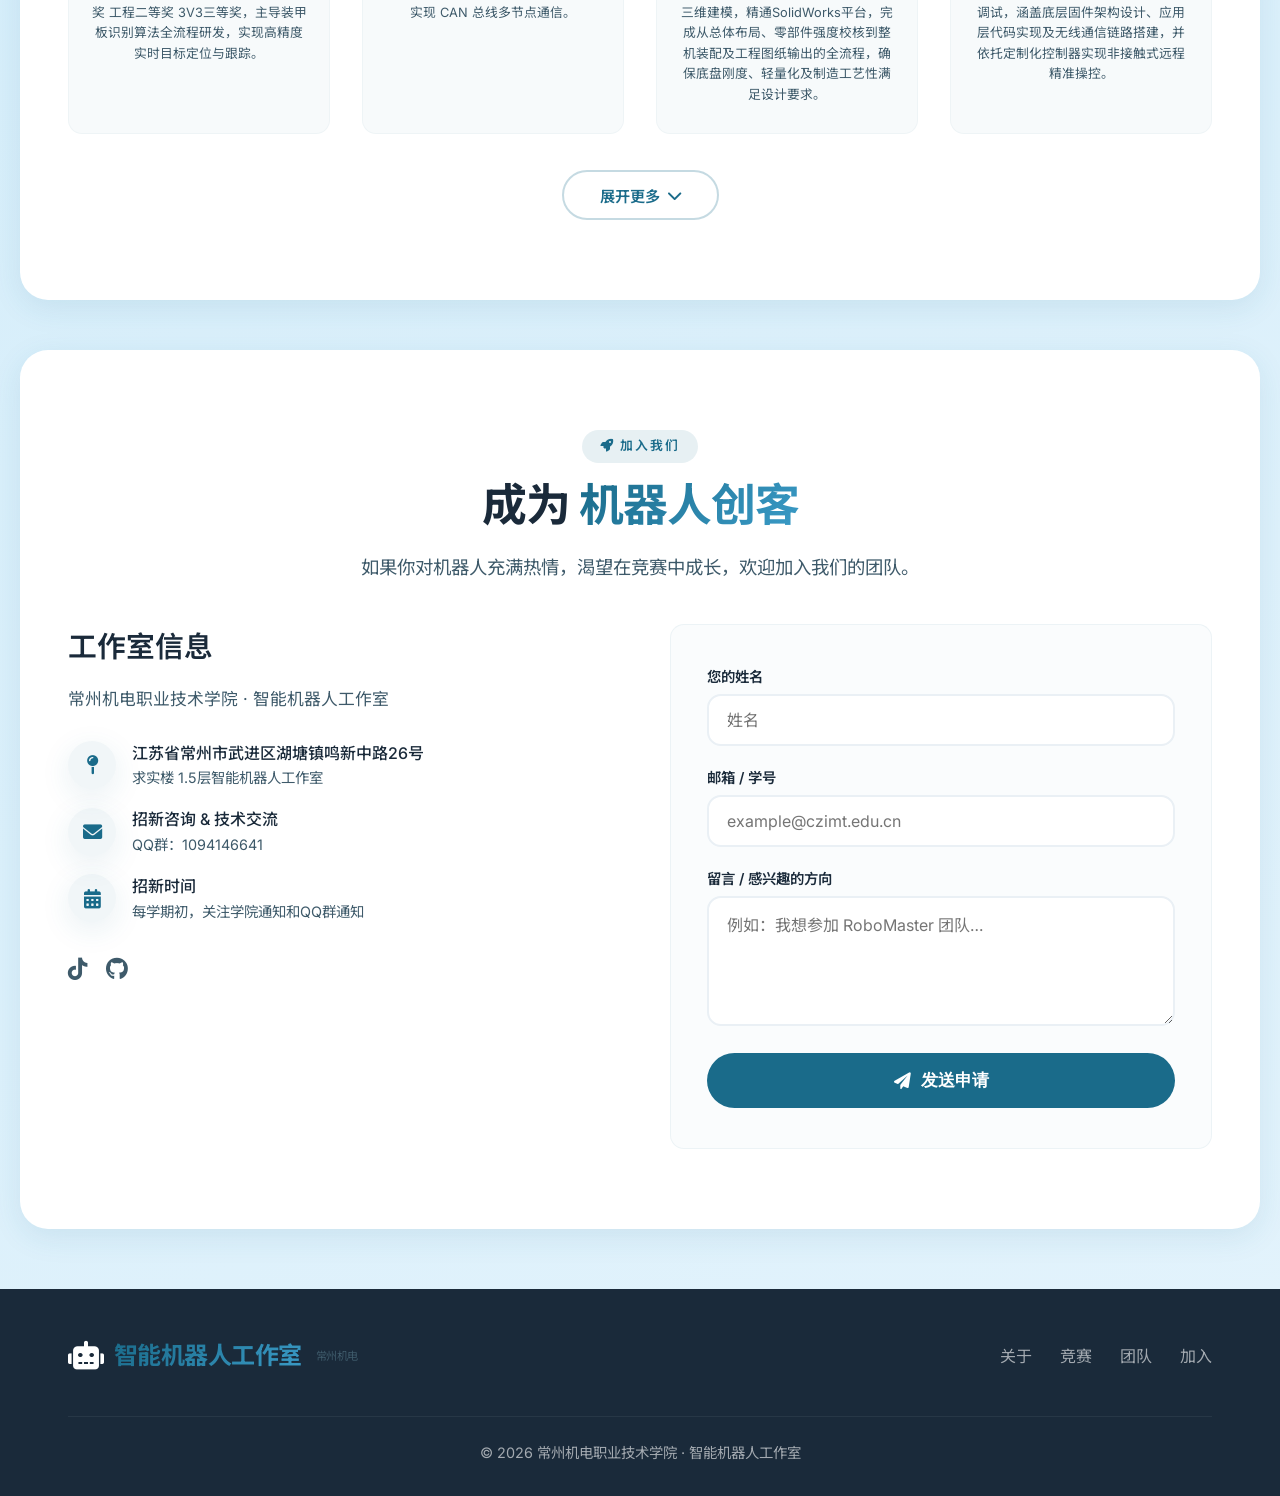
==== commit bf7424f2: "Update index.html" ====
--- a/index.html
+++ b/index.html
@@ -622,7 +622,7 @@
                     <div class="role">指导教师 / 嵌入式专家</div>
                     <p class="bio">硕士研究生，副教授，哈尔滨理工大学专业硕士生兼指导老师。研究方向为嵌入式系统开发、机器人高级编程。<br>曾指导本科生参加“互联网+”创新创业大赛获省级三等奖和优胜奖各1项、电子设计大赛获省级一等奖1项，完成国家级大学生创新训练项目1项，省级2项。<br>曾指导高职生参加行业技能大赛获国家级三等奖1项、“江苏工匠”岗位练兵职业技能竞赛市级二等奖1项。</p>
                     <div class="team-social">
-                        <a href="#" title="420305735@QQ.com"><i class="fas fa-envelope"></i></a>
+                        <a href="#" title="631272017@QQ.com"><i class="fas fa-envelope"></i></a>
                     </div>
                 </div>
                 <div class="team-card" data-team="student">
@@ -1189,4 +1189,4 @@
         console.log('🤖 常州机电 · 智能机器人工作室 (本地部署版)');
     </script>
 </body>
-</html>+</html>
